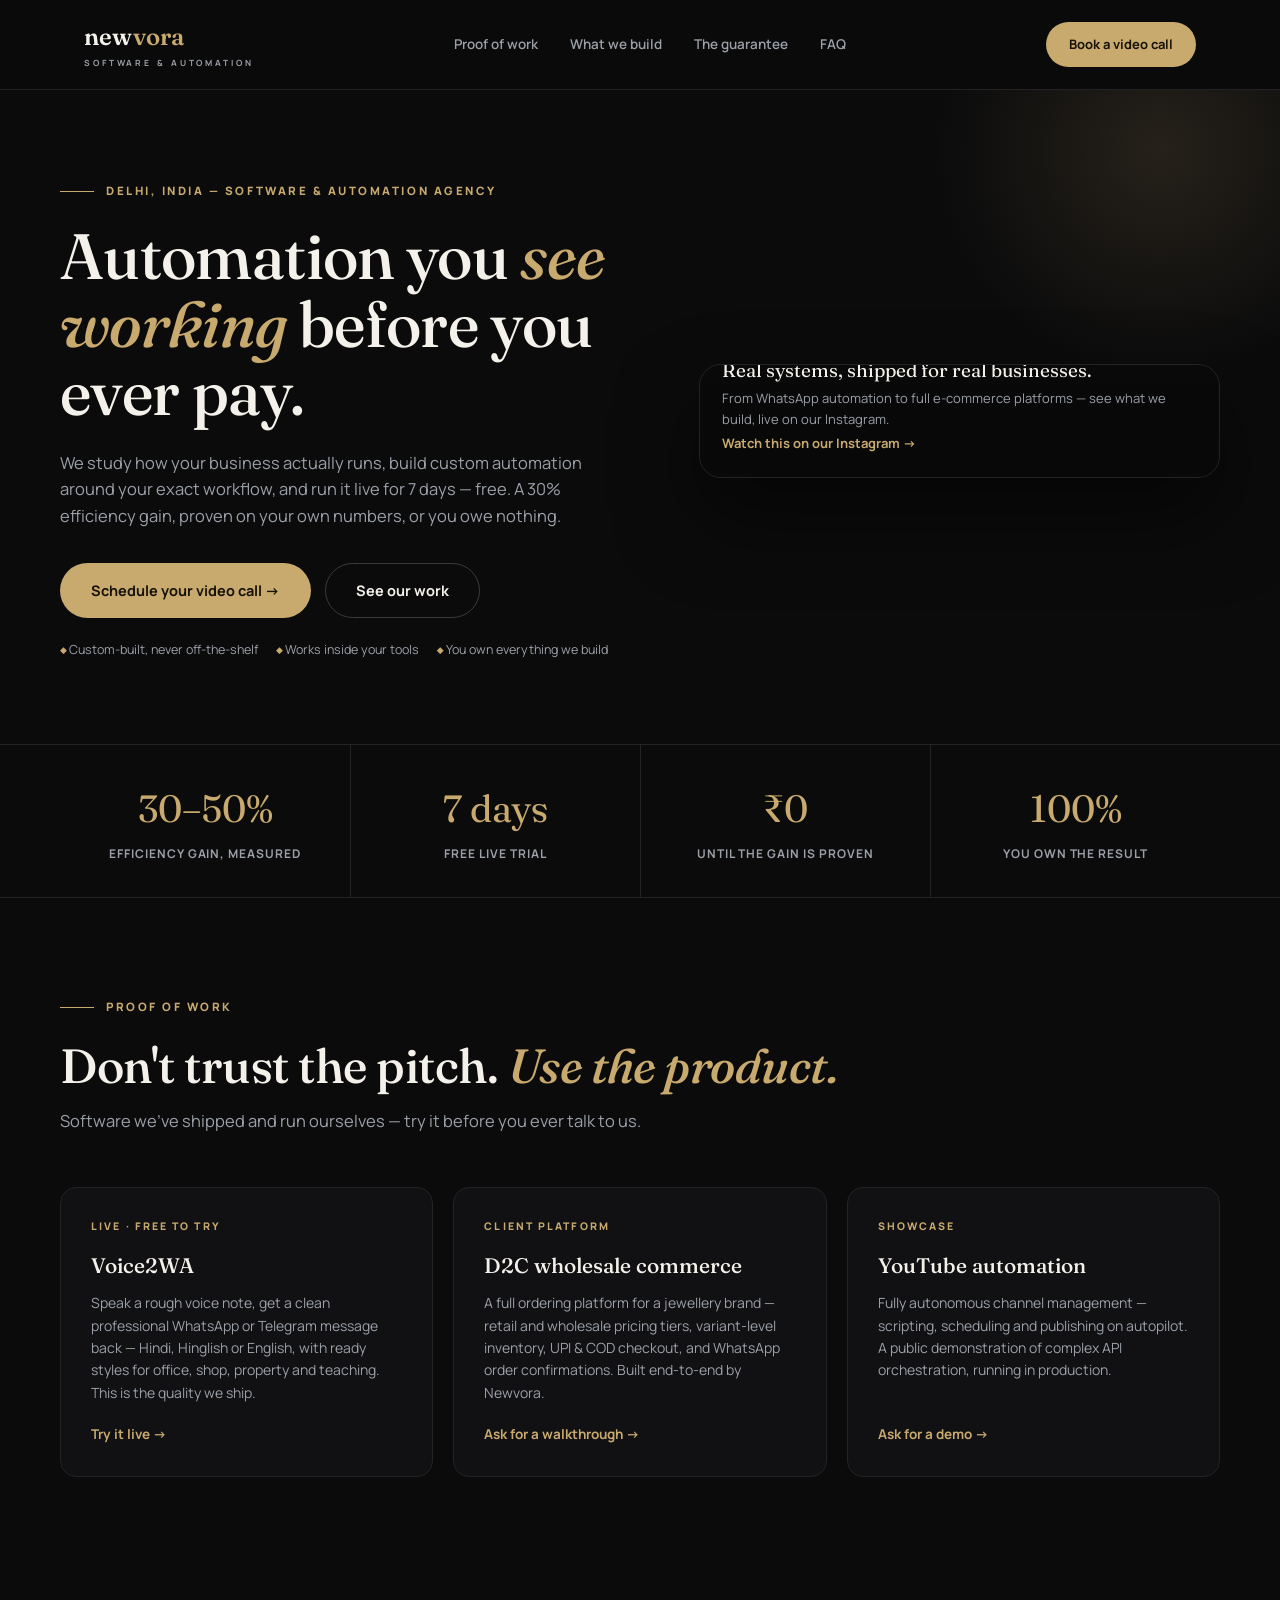
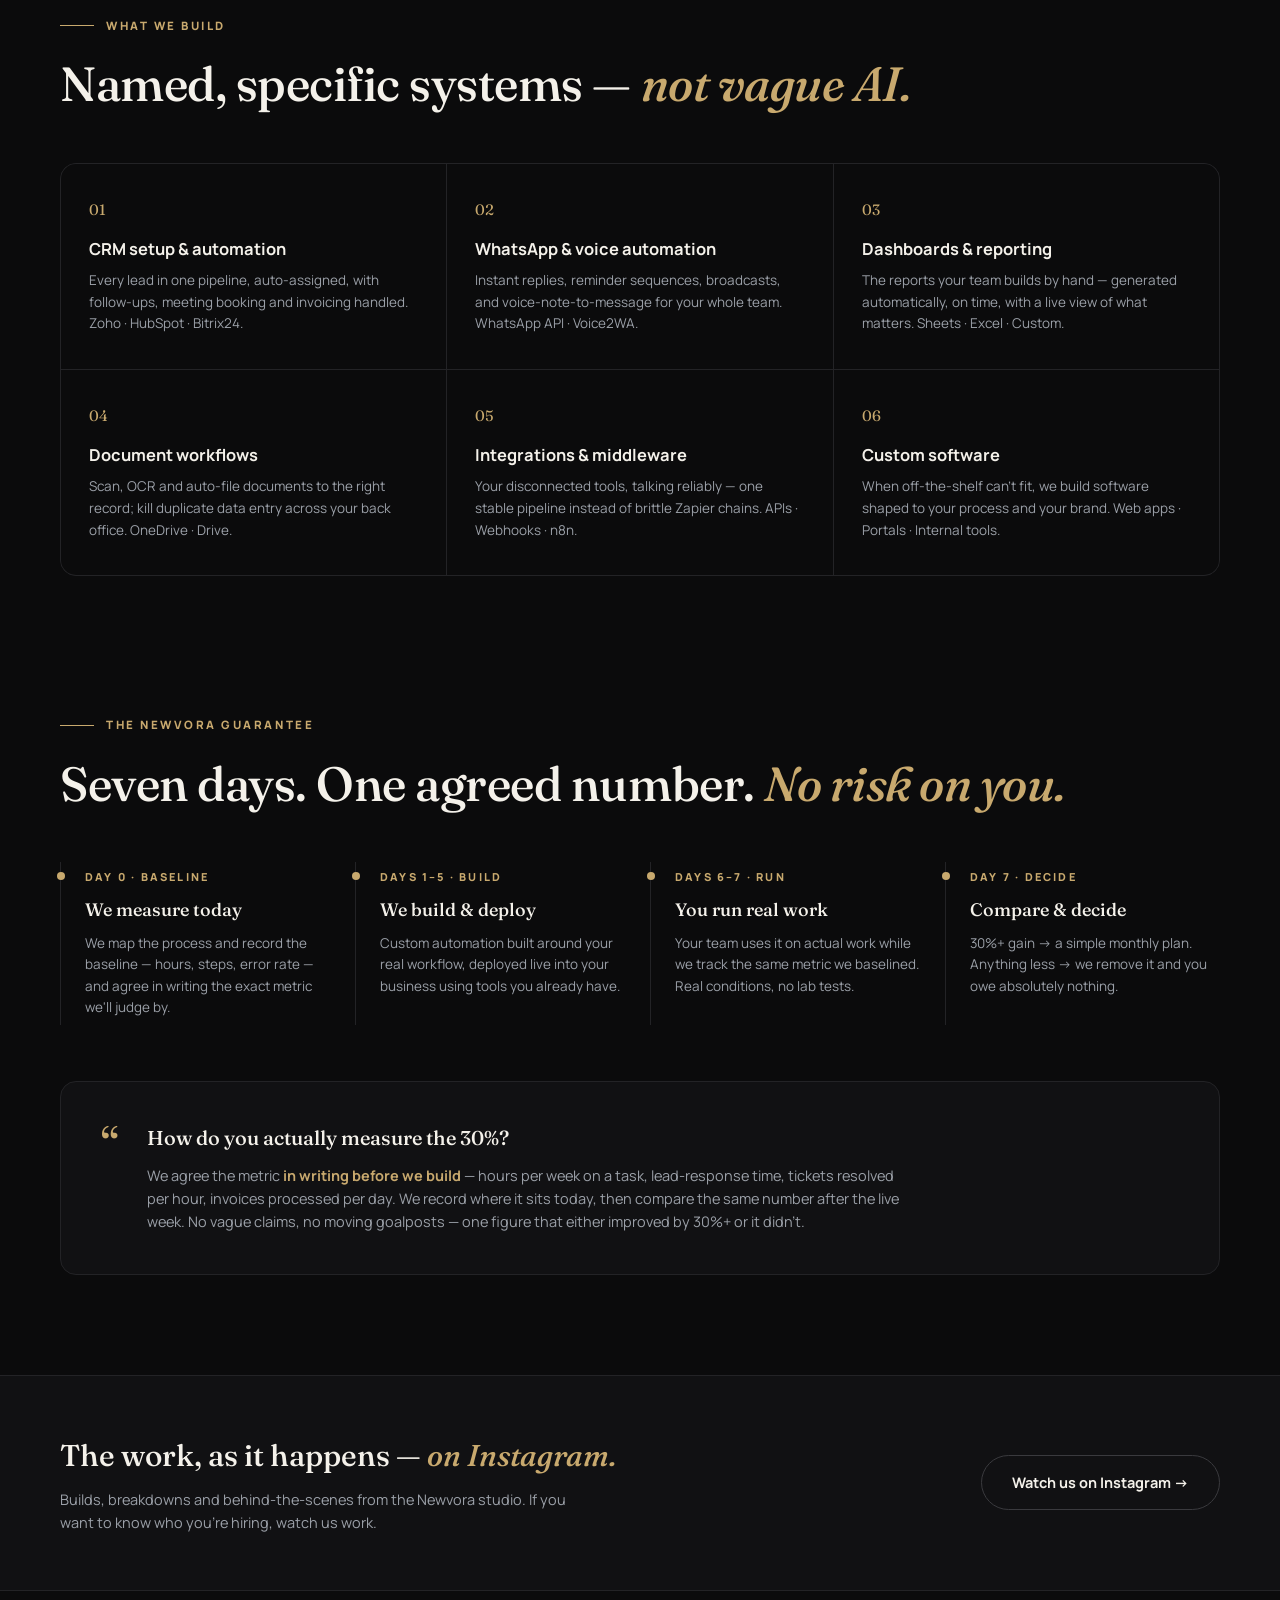
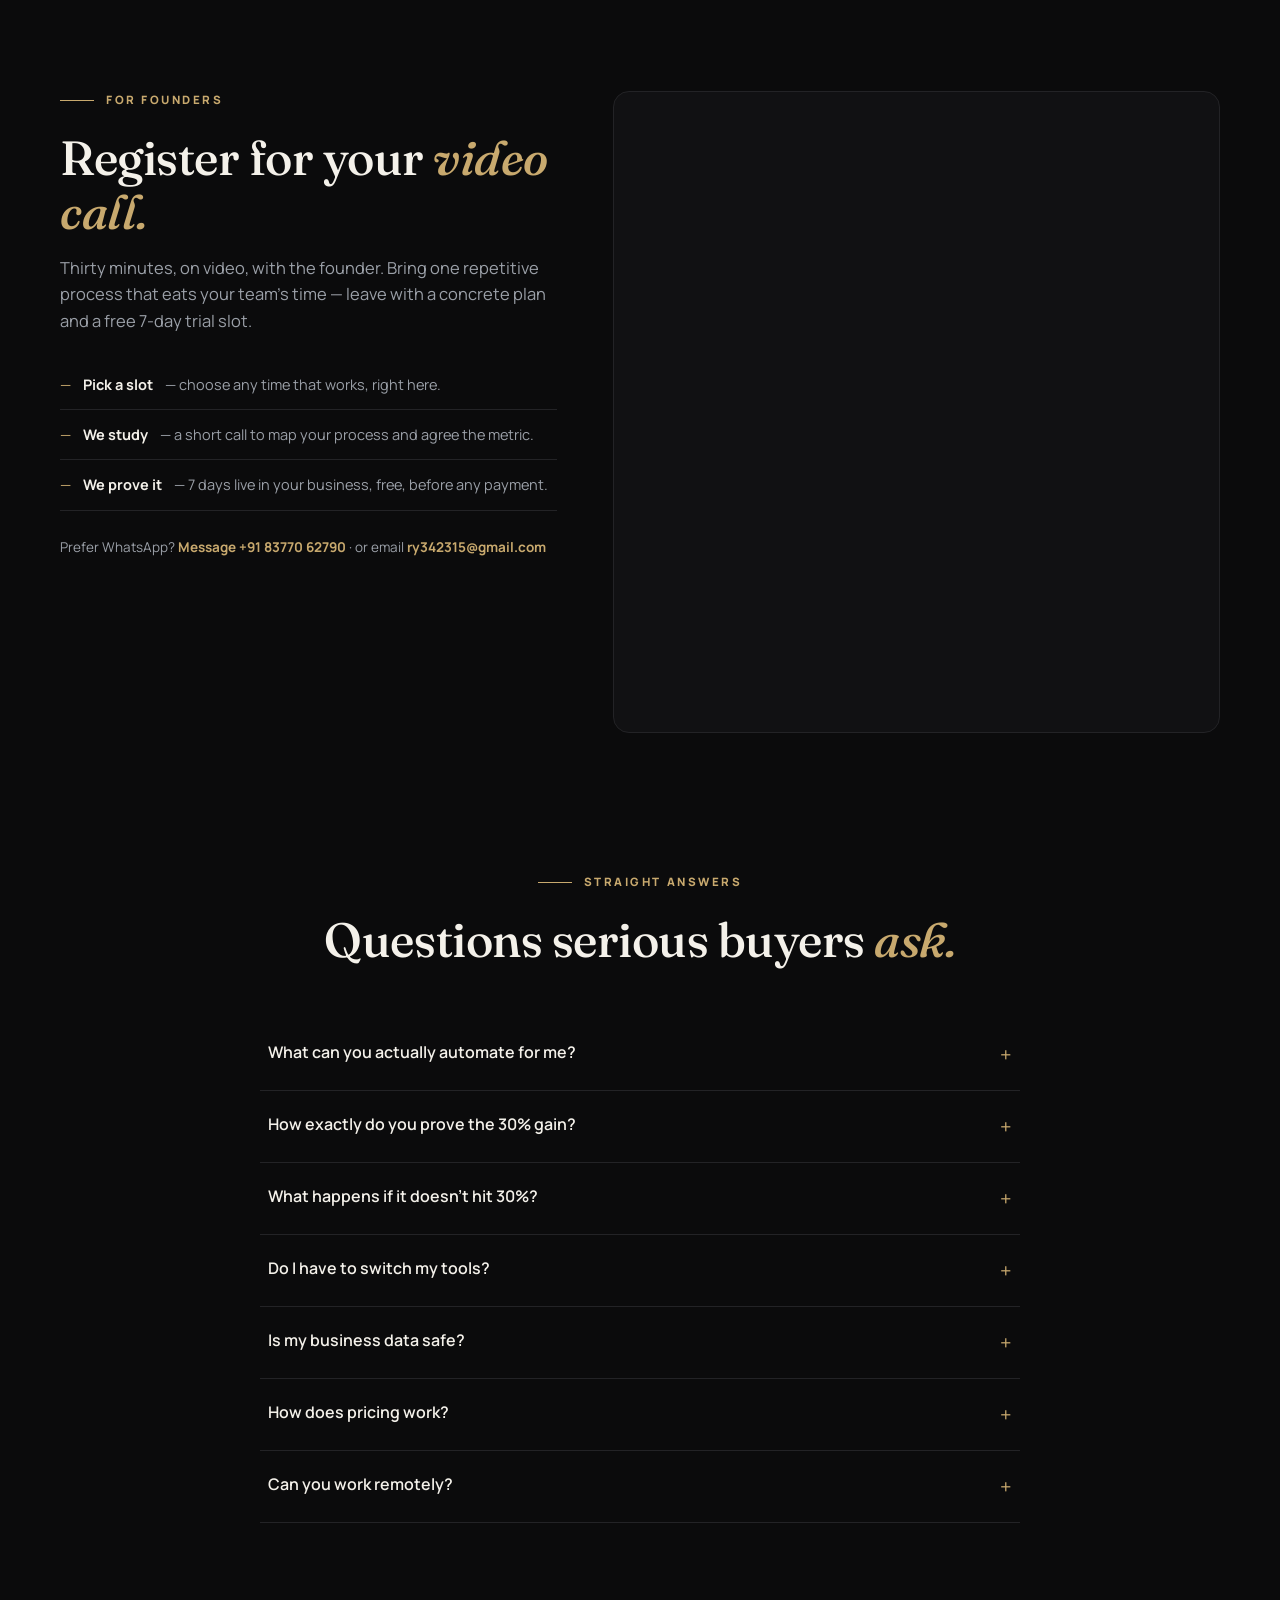
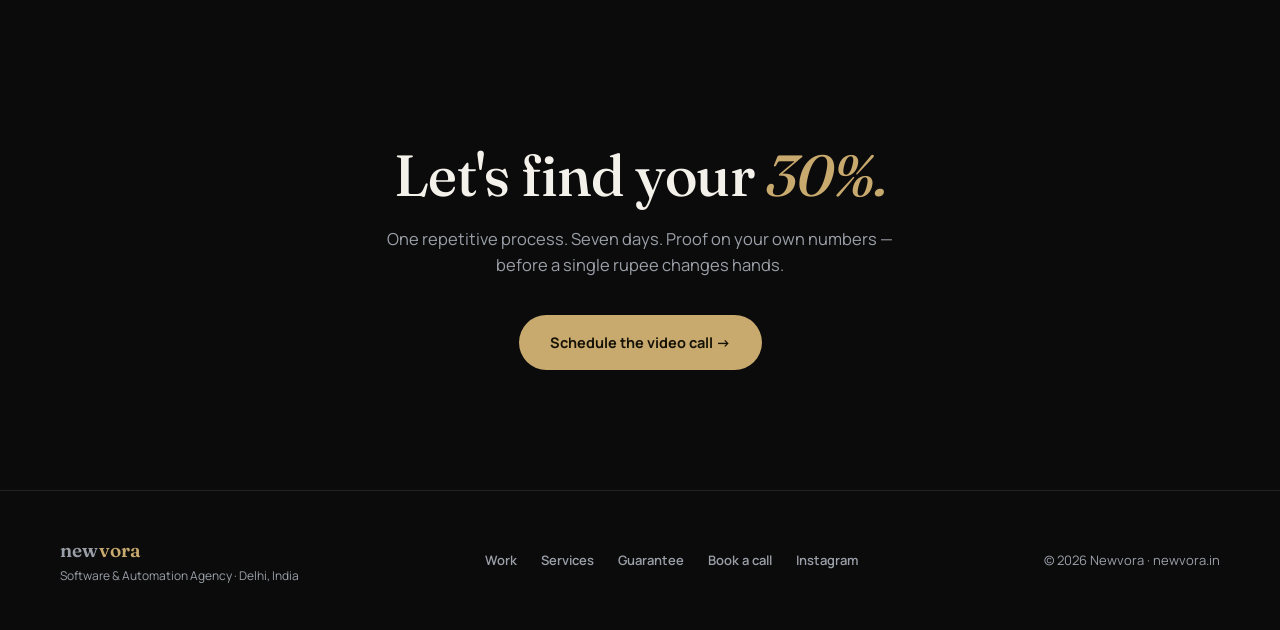
==== index.html @ 142caf5e "v3: premium brand renovation - Calendly booking + IG reel" ====
<!DOCTYPE html>
<html lang="en">
<head>
<meta charset="UTF-8">
<meta name="viewport" content="width=device-width, initial-scale=1.0">
<title>Newvora — Software & Automation Agency, Delhi | Pay only on a proven 30% gain</title>
<meta name="description" content="Newvora is a Delhi-based software & automation agency. We study your operations, build custom automation, and prove a 30–50% efficiency gain in a free 7-day live trial. You pay only if it works.">
<meta name="keywords" content="software automation agency Delhi, custom software development, workflow automation, CRM automation, WhatsApp automation, Newvora">
<meta name="robots" content="index, follow, max-image-preview:large">
<link rel="canonical" href="https://newvora.in/">
<meta property="og:title" content="Newvora — Software & Automation Agency">
<meta property="og:description" content="We guarantee a 30–50% increase in your efficiency — or you pay nothing.">
<meta property="og:type" content="website">
<meta property="og:url" content="https://newvora.in">
<link rel="preconnect" href="https://fonts.googleapis.com">
<link rel="preconnect" href="https://fonts.gstatic.com" crossorigin>
<link href="https://fonts.googleapis.com/css2?family=Fraunces:opsz,wght@9..144,400;9..144,500;9..144,600&family=Manrope:wght@400;500;600;700;800&display=swap" rel="stylesheet">
<style>
/* ================= NEWVORA v3 — PREMIUM BRAND =================
   Palette : near-black #0B0B0C · ivory #F4F1EA · brass #C8A96E
             slate #8A8F98 · hairline #1E1E20 · deep panel #111113
   Type    : Fraunces (display serif) + Manrope (sans)
================================================================= */
:root{
  --bg:#0B0B0C; --panel:#111113; --panel2:#17171A; --line:#232326;
  --ivory:#F4F1EA; --slate:#9BA0A8; --brass:#C8A96E; --brass-soft:#E6CC96;
  --r:16px; --max:1160px;
}
*{box-sizing:border-box;margin:0;padding:0;}
html{scroll-behavior:smooth;}
body{background:var(--bg);color:var(--ivory);font-family:'Manrope',system-ui,sans-serif;line-height:1.6;-webkit-font-smoothing:antialiased;}
::selection{background:var(--brass);color:#0B0B0C;}
a{color:inherit;text-decoration:none;}
section{padding:100px 24px;}
.wrap{max-width:var(--max);margin:0 auto;}
.serif{font-family:'Fraunces',serif;}
h1,h2{font-family:'Fraunces',serif;font-weight:500;letter-spacing:-.01em;}
h2{font-size:clamp(30px,4.4vw,48px);line-height:1.12;margin-bottom:16px;}
h2 em{font-style:italic;color:var(--brass);}
.kicker{display:flex;align-items:center;gap:12px;font-size:11.5px;font-weight:800;letter-spacing:.22em;text-transform:uppercase;color:var(--brass);margin-bottom:22px;}
.kicker::before{content:"";width:34px;height:1px;background:var(--brass);}
.lead{color:var(--slate);font-size:16.5px;max-width:620px;}
.btn{display:inline-flex;align-items:center;gap:10px;font-weight:700;font-size:14.5px;padding:15px 30px;border-radius:100px;cursor:pointer;transition:.2s;border:1px solid transparent;}
.btn-brass{background:var(--brass);color:#161206;}
.btn-brass:hover{background:var(--brass-soft);transform:translateY(-1px);}
.btn-line{border-color:#3A3A3E;color:var(--ivory);}
.btn-line:hover{border-color:var(--brass);color:var(--brass);}

/* ---------- nav ---------- */
header{position:sticky;top:0;z-index:90;background:rgba(11,11,12,.86);backdrop-filter:blur(14px);border-bottom:1px solid var(--line);}
.nav{max-width:var(--max);margin:0 auto;display:flex;align-items:center;justify-content:space-between;padding:18px 24px;}
.logo{font-family:'Fraunces',serif;font-size:24px;font-weight:600;letter-spacing:.01em;}
.logo i{font-style:normal;color:var(--brass);}
.logo small{display:block;font-family:'Manrope';font-size:8.5px;font-weight:700;letter-spacing:.34em;color:var(--slate);text-transform:uppercase;margin-top:1px;}
.navlinks{display:flex;gap:32px;font-size:13.5px;font-weight:600;color:var(--slate);}
.navlinks a{position:relative;padding:4px 0;}
.navlinks a::after{content:"";position:absolute;left:0;bottom:0;width:0;height:1px;background:var(--brass);transition:.25s;}
.navlinks a:hover{color:var(--ivory);} .navlinks a:hover::after{width:100%;}
.nav .btn{padding:11px 22px;font-size:13px;}
.burger{display:none;background:none;border:1px solid var(--line);color:var(--ivory);font-size:17px;border-radius:10px;padding:6px 12px;cursor:pointer;}

/* ---------- hero ---------- */
.hero{padding:92px 24px 84px;position:relative;overflow:hidden;}
.hero::before{content:"";position:absolute;top:-260px;right:-200px;width:640px;height:640px;border-radius:50%;background:radial-gradient(closest-side, rgba(200,169,110,.14), transparent 70%);pointer-events:none;}
.hero .wrap{display:grid;grid-template-columns:1.05fr .95fr;gap:64px;align-items:center;position:relative;}
.hero h1{font-size:clamp(40px,5.6vw,64px);line-height:1.06;}
.hero h1 em{font-style:italic;color:var(--brass);}
.hero .lead{margin:24px 0 34px;}
.hero-ctas{display:flex;gap:14px;flex-wrap:wrap;align-items:center;}
.hero-note{font-size:12.5px;color:var(--slate);margin-top:22px;display:flex;gap:18px;flex-wrap:wrap;}
.hero-note span::before{content:"◆ ";color:var(--brass);font-size:9px;vertical-align:1px;}
/* hero media — proof of work with shade + text */
.hero-media{position:relative;border-radius:22px;overflow:hidden;border:1px solid var(--line);background:var(--panel);box-shadow:0 40px 80px rgba(0,0,0,.5);}
.hero-media .frame{position:relative;padding:14px 14px 0;}
.hero-media .frame iframe, .hero-media .frame blockquote{width:100%!important;min-width:0!important;margin:0 auto!important;border-radius:14px;background:#000;}
.media-fallback{aspect-ratio:4/5;display:flex;flex-direction:column;align-items:center;justify-content:center;gap:14px;background:#0E0E10;border-radius:14px;color:var(--slate);font-size:13.5px;text-align:center;padding:24px;}
.media-fallback .ig{width:52px;height:52px;border-radius:14px;border:1.5px solid var(--brass);display:flex;align-items:center;justify-content:center;font-size:24px;}
.hero-media .shade{position:relative;padding:20px 22px 22px;background:linear-gradient(to top, rgba(8,8,9,.96) 55%, rgba(8,8,9,.55));margin-top:-64px;z-index:2;}
.hero-media .shade .cap-k{font-size:10.5px;font-weight:800;letter-spacing:.22em;text-transform:uppercase;color:var(--brass);}
.hero-media .shade .cap-t{font-family:'Fraunces',serif;font-size:19px;margin-top:6px;line-height:1.3;}
.hero-media .shade .cap-s{font-size:13px;color:var(--slate);margin-top:6px;}
.hero-media .shade a{color:var(--brass);font-weight:700;font-size:13px;}
.hero-media .shade a:hover{color:var(--brass-soft);}
/* stats strip */
.stats{border-top:1px solid var(--line);border-bottom:1px solid var(--line);}
.stats .wrap{display:grid;grid-template-columns:repeat(4,1fr);}
.stats .s{padding:34px 20px;text-align:center;border-left:1px solid var(--line);}
.stats .s:first-child{border-left:none;}
.stats .n{font-family:'Fraunces',serif;font-size:38px;color:var(--brass);}
.stats .l{font-size:12px;color:var(--slate);letter-spacing:.08em;text-transform:uppercase;font-weight:700;margin-top:4px;}

/* ---------- proof of work ---------- */
.workgrid{display:grid;grid-template-columns:repeat(3,1fr);gap:20px;margin-top:52px;}
.work{background:var(--panel);border:1px solid var(--line);border-radius:var(--r);padding:30px;display:flex;flex-direction:column;transition:.25s;position:relative;overflow:hidden;}
.work::after{content:"";position:absolute;inset:0 0 auto 0;height:2px;background:var(--brass);transform:scaleX(0);transform-origin:left;transition:.3s;}
.work:hover{transform:translateY(-5px);border-color:#2E2E32;}
.work:hover::after{transform:scaleX(1);}
.work .wk{font-size:10.5px;font-weight:800;letter-spacing:.2em;text-transform:uppercase;color:var(--brass);margin-bottom:14px;}
.work h3{font-family:'Fraunces',serif;font-size:21px;font-weight:500;margin-bottom:10px;}
.work p{font-size:14px;color:var(--slate);flex:1;}
.work .wl{margin-top:20px;font-weight:700;font-size:13.5px;color:var(--brass);}
.work .wl:hover{color:var(--brass-soft);}
.work .wl.muted{color:var(--slate);cursor:default;}

/* ---------- services ---------- */
.svc{display:grid;grid-template-columns:repeat(3,1fr);gap:1px;background:var(--line);border:1px solid var(--line);border-radius:var(--r);overflow:hidden;margin-top:52px;}
.sv{background:var(--bg);padding:34px 28px;transition:.2s;}
.sv:hover{background:var(--panel);}
.sv .num{font-family:'Fraunces',serif;font-size:15px;color:var(--brass);margin-bottom:14px;}
.sv h3{font-size:16.5px;font-weight:700;margin-bottom:8px;}
.sv p{font-size:13.5px;color:var(--slate);}

/* ---------- process ---------- */
.proc{display:grid;grid-template-columns:repeat(4,1fr);gap:20px;margin-top:52px;}
.pstep{border-left:1px solid var(--line);padding:6px 0 6px 24px;position:relative;}
.pstep::before{content:"";position:absolute;left:-4.5px;top:10px;width:8px;height:8px;border-radius:50%;background:var(--brass);}
.pstep .pd{font-size:11px;font-weight:800;letter-spacing:.2em;text-transform:uppercase;color:var(--brass);}
.pstep h4{font-family:'Fraunces',serif;font-size:18px;font-weight:500;margin:10px 0 8px;}
.pstep p{font-size:13.5px;color:var(--slate);}
.guarantee{margin-top:56px;background:var(--panel);border:1px solid var(--line);border-radius:var(--r);padding:40px;display:grid;grid-template-columns:auto 1fr;gap:28px;align-items:start;}
.guarantee .gm{font-family:'Fraunces',serif;font-size:46px;color:var(--brass);line-height:1;}
.guarantee h4{font-family:'Fraunces',serif;font-size:20px;font-weight:500;margin-bottom:10px;}
.guarantee p{font-size:14.5px;color:var(--slate);max-width:760px;}
.guarantee em{color:var(--brass);font-style:normal;font-weight:700;}

/* ---------- instagram band ---------- */
.igband{background:var(--panel);border-top:1px solid var(--line);border-bottom:1px solid var(--line);}
.igband .wrap{display:grid;grid-template-columns:1fr auto;gap:32px;align-items:center;padding-top:0;padding-bottom:0;}
.igband .in{padding:56px 0;}
.igband h3{font-family:'Fraunces',serif;font-size:clamp(22px,3vw,30px);font-weight:500;}
.igband h3 em{font-style:italic;color:var(--brass);}
.igband p{color:var(--slate);font-size:14.5px;margin-top:8px;max-width:520px;}

/* ---------- booking ---------- */
.book .wrap{display:grid;grid-template-columns:.9fr 1.1fr;gap:56px;align-items:start;}
.book ul{list-style:none;margin-top:26px;}
.book li{padding:13px 0;border-bottom:1px solid var(--line);font-size:14.5px;color:var(--slate);display:flex;gap:12px;}
.book li b{color:var(--ivory);font-weight:700;}
.book li::before{content:"—";color:var(--brass);}
.altc{margin-top:26px;font-size:13.5px;color:var(--slate);}
.altc a{color:var(--brass);font-weight:700;}
.calendly-shell{background:var(--panel);border:1px solid var(--line);border-radius:var(--r);overflow:hidden;min-height:640px;}
.calendly-fallback{min-height:640px;display:flex;flex-direction:column;align-items:center;justify-content:center;gap:16px;color:var(--slate);font-size:14px;text-align:center;padding:30px;}
.calendly-fallback .serif{font-size:22px;color:var(--ivory);}

/* ---------- faq ---------- */
.faq{max-width:760px;margin:52px auto 0;}
.qa{border-bottom:1px solid var(--line);}
.qa button{width:100%;background:none;border:none;color:var(--ivory);text-align:left;padding:22px 8px;font-size:16px;font-weight:600;font-family:'Manrope';cursor:pointer;display:flex;justify-content:space-between;gap:16px;}
.qa .plus{color:var(--brass);font-size:20px;font-weight:400;transition:.2s;flex-shrink:0;}
.qa .aa{max-height:0;overflow:hidden;transition:max-height .3s ease;}
.qa .aa p{padding:0 8px 22px;font-size:14.5px;color:var(--slate);max-width:660px;}
.qa.open .plus{transform:rotate(45deg);}

/* ---------- final cta / footer ---------- */
.final{text-align:center;padding:120px 24px;}
.final h2{font-size:clamp(36px,5.4vw,58px);}
.final .lead{margin:18px auto 36px;}
footer{border-top:1px solid var(--line);padding:44px 24px;}
.foot{max-width:var(--max);margin:0 auto;display:flex;justify-content:space-between;align-items:center;gap:22px;flex-wrap:wrap;color:var(--slate);font-size:13px;}
.foot .fl{display:flex;gap:24px;font-weight:600;}
.foot .fl a:hover{color:var(--brass);}

/* ---------- responsive ---------- */
@media(max-width:960px){
  .hero .wrap,.book .wrap{grid-template-columns:1fr;}
  .workgrid,.svc,.proc{grid-template-columns:1fr 1fr;}
  .stats .wrap{grid-template-columns:1fr 1fr;}
  .stats .s:nth-child(3){border-left:none;}
  .igband .wrap{grid-template-columns:1fr;}
  .igband .in{padding:44px 0 0;}
  .igband .btn{margin-bottom:44px;}
}
@media(max-width:620px){
  section{padding:72px 18px;}
  .workgrid,.svc,.proc{grid-template-columns:1fr;}
  .guarantee{grid-template-columns:1fr;}
  .navlinks{display:none;position:absolute;top:100%;left:0;right:0;background:var(--bg);border-bottom:1px solid var(--line);flex-direction:column;padding:20px 24px;gap:18px;}
  .navlinks.open{display:flex;}
  .burger{display:block;}
}
</style>
</head>
<body id="top">

<header>
  <div class="nav">
    <a href="#top" class="logo">new<i>vora</i><small>Software &amp; Automation</small></a>
    <nav class="navlinks" id="navlinks">
      <a href="#work">Proof of work</a>
      <a href="#services">What we build</a>
      <a href="#process">The guarantee</a>
      <a href="#faq">FAQ</a>
    </nav>
    <div style="display:flex;gap:10px;align-items:center;">
      <a href="#book" class="btn btn-brass">Book a video call</a>
      <button class="burger" onclick="document.getElementById('navlinks').classList.toggle('open')">☰</button>
    </div>
  </div>
</header>

<!-- ============ HERO ============ -->
<section class="hero">
  <div class="wrap">
    <div>
      <div class="kicker">Delhi, India — Software &amp; Automation Agency</div>
      <h1>Automation you <em>see working</em> before you ever pay.</h1>
      <p class="lead">We study how your business actually runs, build custom automation around your exact workflow, and run it live for 7 days — free. A 30% efficiency gain, proven on your own numbers, or you owe nothing.</p>
      <div class="hero-ctas">
        <a href="#book" class="btn btn-brass">Schedule your video call →</a>
        <a href="#work" class="btn btn-line">See our work</a>
      </div>
      <div class="hero-note">
        <span>Custom-built, never off-the-shelf</span>
        <span>Works inside your tools</span>
        <span>You own everything we build</span>
      </div>
    </div>

    <!-- Proof-of-work media with shade + text. IG reel embeds here. -->
    <div class="hero-media">
      <div class="frame" id="reelFrame">
        <blockquote class="instagram-media" data-instgrm-permalink="https://www.instagram.com/reel/DaXYwZ-RBnm/?utm_source=ig_embed" data-instgrm-version="14" style="border:0; margin:0 auto; max-width:540px; width:100%;"></blockquote>
        <div class="media-fallback" id="reelFallback">
          <div class="ig">◎</div>
          <div><strong style="color:var(--ivory)">Newvora on Instagram</strong><br>Our latest work, playing here soon.</div>
        </div>
      </div>
      <div class="shade">
        <div class="cap-k">Proof of work — watch it, don't take our word</div>
        <div class="cap-t serif">Real systems, shipped for real businesses.</div>
        <div class="cap-s">From WhatsApp automation to full e-commerce platforms — see what we build, live on our Instagram.</div>
        <a href="https://www.instagram.com/reel/DaXYwZ-RBnm/?igsh=MXB1cWQ5MGZjeTEyNw==" target="_blank" rel="noopener">Watch this on our Instagram →</a>
      </div>
    </div>
  </div>
</section>

<!-- ============ STATS ============ -->
<div class="stats">
  <div class="wrap">
    <div class="s"><div class="n">30–50%</div><div class="l">Efficiency gain, measured</div></div>
    <div class="s"><div class="n">7 days</div><div class="l">Free live trial</div></div>
    <div class="s"><div class="n">₹0</div><div class="l">Until the gain is proven</div></div>
    <div class="s"><div class="n">100%</div><div class="l">You own the result</div></div>
  </div>
</div>

<!-- ============ PROOF OF WORK ============ -->
<section id="work">
  <div class="wrap">
    <div class="kicker">Proof of work</div>
    <h2>Don't trust the pitch. <em>Use the product.</em></h2>
    <p class="lead">Software we've shipped and run ourselves — try it before you ever talk to us.</p>
    <div class="workgrid">
      <div class="work">
        <div class="wk">Live · Free to try</div>
        <h3>Voice2WA</h3>
        <p>Speak a rough voice note, get a clean professional WhatsApp or Telegram message back — Hindi, Hinglish or English, with ready styles for office, shop, property and teaching. This is the quality we ship.</p>
        <a class="wl" href="https://whatsapp-theta-nine.vercel.app/" target="_blank" rel="noopener">Try it live →</a>
      </div>
      <div class="work">
        <div class="wk">Client platform</div>
        <h3>D2C wholesale commerce</h3>
        <p>A full ordering platform for a jewellery brand — retail and wholesale pricing tiers, variant-level inventory, UPI &amp; COD checkout, and WhatsApp order confirmations. Built end-to-end by Newvora.</p>
        <a class="wl" href="#book">Ask for a walkthrough →</a>
      </div>
      <div class="work">
        <div class="wk">Showcase</div>
        <h3>YouTube automation</h3>
        <p>Fully autonomous channel management — scripting, scheduling and publishing on autopilot. A public demonstration of complex API orchestration, running in production.</p>
        <a class="wl" href="#book">Ask for a demo →</a>
      </div>
    </div>
  </div>
</section>

<!-- ============ SERVICES ============ -->
<section id="services" style="padding-top:40px;">
  <div class="wrap">
    <div class="kicker">What we build</div>
    <h2>Named, specific systems — <em>not vague AI.</em></h2>
    <div class="svc">
      <div class="sv"><div class="num">01</div><h3>CRM setup &amp; automation</h3><p>Every lead in one pipeline, auto-assigned, with follow-ups, meeting booking and invoicing handled. Zoho · HubSpot · Bitrix24.</p></div>
      <div class="sv"><div class="num">02</div><h3>WhatsApp &amp; voice automation</h3><p>Instant replies, reminder sequences, broadcasts, and voice-note-to-message for your whole team. WhatsApp API · Voice2WA.</p></div>
      <div class="sv"><div class="num">03</div><h3>Dashboards &amp; reporting</h3><p>The reports your team builds by hand — generated automatically, on time, with a live view of what matters. Sheets · Excel · Custom.</p></div>
      <div class="sv"><div class="num">04</div><h3>Document workflows</h3><p>Scan, OCR and auto-file documents to the right record; kill duplicate data entry across your back office. OneDrive · Drive.</p></div>
      <div class="sv"><div class="num">05</div><h3>Integrations &amp; middleware</h3><p>Your disconnected tools, talking reliably — one stable pipeline instead of brittle Zapier chains. APIs · Webhooks · n8n.</p></div>
      <div class="sv"><div class="num">06</div><h3>Custom software</h3><p>When off-the-shelf can't fit, we build software shaped to your process and your brand. Web apps · Portals · Internal tools.</p></div>
    </div>
  </div>
</section>

<!-- ============ PROCESS ============ -->
<section id="process" style="padding-top:40px;">
  <div class="wrap">
    <div class="kicker">The Newvora guarantee</div>
    <h2>Seven days. One agreed number. <em>No risk on you.</em></h2>
    <div class="proc">
      <div class="pstep"><div class="pd">Day 0 · Baseline</div><h4>We measure today</h4><p>We map the process and record the baseline — hours, steps, error rate — and agree in writing the exact metric we'll judge by.</p></div>
      <div class="pstep"><div class="pd">Days 1–5 · Build</div><h4>We build &amp; deploy</h4><p>Custom automation built around your real workflow, deployed live into your business using tools you already have.</p></div>
      <div class="pstep"><div class="pd">Days 6–7 · Run</div><h4>You run real work</h4><p>Your team uses it on actual work while we track the same metric we baselined. Real conditions, no lab tests.</p></div>
      <div class="pstep"><div class="pd">Day 7 · Decide</div><h4>Compare &amp; decide</h4><p>30%+ gain → a simple monthly plan. Anything less → we remove it and you owe absolutely nothing.</p></div>
    </div>
    <div class="guarantee">
      <div class="gm">“</div>
      <div>
        <h4>How do you actually measure the 30%?</h4>
        <p>We agree the metric <em>in writing before we build</em> — hours per week on a task, lead-response time, tickets resolved per hour, invoices processed per day. We record where it sits today, then compare the same number after the live week. No vague claims, no moving goalposts — one figure that either improved by 30%+ or it didn't.</p>
      </div>
    </div>
  </div>
</section>

<!-- ============ INSTAGRAM BAND ============ -->
<div class="igband">
  <div class="wrap">
    <div class="in">
      <h3>The work, as it happens — <em>on Instagram.</em></h3>
      <p>Builds, breakdowns and behind-the-scenes from the Newvora studio. If you want to know who you're hiring, watch us work.</p>
    </div>
    <a class="btn btn-line" href="https://www.instagram.com/reel/DaXYwZ-RBnm/?igsh=MXB1cWQ5MGZjeTEyNw==" target="_blank" rel="noopener">Watch us on Instagram →</a>
  </div>
</div>

<!-- ============ BOOKING ============ -->
<section id="book" class="book">
  <div class="wrap">
    <div>
      <div class="kicker">For founders</div>
      <h2>Register for your <em>video call.</em></h2>
      <p class="lead">Thirty minutes, on video, with the founder. Bring one repetitive process that eats your team's time — leave with a concrete plan and a free 7-day trial slot.</p>
      <ul>
        <li><b>Pick a slot</b> — choose any time that works, right here.</li>
        <li><b>We study</b> — a short call to map your process and agree the metric.</li>
        <li><b>We prove it</b> — 7 days live in your business, free, before any payment.</li>
      </ul>
      <div class="altc">Prefer WhatsApp? <a href="https://wa.me/918377062790" target="_blank" rel="noopener">Message +91 83770 62790</a> · or email <a href="mailto:ry342315@gmail.com">ry342315@gmail.com</a></div>
    </div>
    <div class="calendly-shell">
      <!-- Calendly inline booking widget -->
      <div class="calendly-inline-widget" data-url="https://calendly.com/ry342315/30min?hide_gdpr_banner=1&background_color=111113&text_color=f4f1ea&primary_color=c8a96e" style="min-width:280px;height:640px;"></div>
      <div class="calendly-fallback" id="calFallback" style="display:none;">
        <div class="serif">Scheduling opens here</div>
        <div>Our calendar is being connected. Meanwhile, book directly on WhatsApp:</div>
        <a class="btn btn-brass" href="https://wa.me/918377062790?text=Hi%20Newvora%2C%20I%27d%20like%20to%20schedule%20a%20video%20call." target="_blank" rel="noopener">Book via WhatsApp →</a>
      </div>
    </div>
  </div>
</section>

<!-- ============ FAQ ============ -->
<section id="faq" style="padding-top:40px;">
  <div class="wrap">
    <div class="kicker" style="justify-content:center;">Straight answers</div>
    <h2 style="text-align:center;">Questions serious buyers <em>ask.</em></h2>
    <div class="faq">
      <div class="qa"><button onclick="toggleQA(this)">What can you actually automate for me?<span class="plus">+</span></button><div class="aa"><p>Anything repetitive, rule-based and time-consuming: lead capture and follow-up, CRM data entry, WhatsApp replies and broadcasts, appointment reminders, invoicing, report generation, document intake (OCR), and syncing data between tools. If your team does it the same way many times a week, it's a candidate.</p></div></div>
      <div class="qa"><button onclick="toggleQA(this)">How exactly do you prove the 30% gain?<span class="plus">+</span></button><div class="aa"><p>We agree one measurable metric in writing before we build — hours/week on a task, lead-response time, or tickets closed per hour. We record today's number, deploy the automation, and compare the same number after the 7-day live week. It either improved by 30%+ or it didn't.</p></div></div>
      <div class="qa"><button onclick="toggleQA(this)">What happens if it doesn't hit 30%?<span class="plus">+</span></button><div class="aa"><p>We remove the software and automations, and you owe nothing. No fee for the study, the build or the trial. The risk is ours to carry, not yours.</p></div></div>
      <div class="qa"><button onclick="toggleQA(this)">Do I have to switch my tools?<span class="plus">+</span></button><div class="aa"><p>No. We build around what you already use — Zoho, WhatsApp, Google Sheets, Excel, OneDrive, your existing CRM. The goal is to remove manual work, not to make your team learn a new platform.</p></div></div>
      <div class="qa"><button onclick="toggleQA(this)">Is my business data safe?<span class="plus">+</span></button><div class="aa"><p>Yes. We work on secured, access-controlled cloud infrastructure, agree data-ownership and access terms in the engagement, and treat everything shared during the study as confidential. You own the systems and the data.</p></div></div>
      <div class="qa"><button onclick="toggleQA(this)">How does pricing work?<span class="plus">+</span></button><div class="aa"><p>You pay nothing until the trial proves a 30%+ gain. After that, a simple monthly plan keeps the systems maintained, monitored and improved — priced against the value created, which you've already seen before paying.</p></div></div>
      <div class="qa"><button onclick="toggleQA(this)">Can you work remotely?<span class="plus">+</span></button><div class="aa"><p>We're in Delhi — for Delhi/NCR we'll meet in person. Everywhere else, the entire engagement runs over video: same study, same build, same guarantee.</p></div></div>
    </div>
  </div>
</section>

<!-- ============ FINAL CTA ============ -->
<section class="final">
  <div class="wrap">
    <h2>Let's find your <em>30%.</em></h2>
    <p class="lead" style="max-width:560px;">One repetitive process. Seven days. Proof on your own numbers — before a single rupee changes hands.</p>
    <a href="#book" class="btn btn-brass">Schedule the video call →</a>
  </div>
</section>

<footer>
  <div class="foot">
    <div><span class="logo" style="font-size:19px;">new<i>vora</i></span><br><span style="font-size:12px;">Software &amp; Automation Agency · Delhi, India</span></div>
    <nav class="fl">
      <a href="#work">Work</a><a href="#services">Services</a><a href="#process">Guarantee</a><a href="#book">Book a call</a>
      <a href="https://www.instagram.com/reel/DaXYwZ-RBnm/?igsh=MXB1cWQ5MGZjeTEyNw==" target="_blank" rel="noopener">Instagram</a>
    </nav>
    <div>© 2026 Newvora · newvora.in</div>
  </div>
</footer>

<script>
/* FAQ */
function toggleQA(btn){
  const qa=btn.parentElement, aa=qa.querySelector('.aa');
  const open=qa.classList.toggle('open');
  aa.style.maxHeight=open ? aa.scrollHeight+'px' : '0';
}
/* close mobile nav on click */
document.querySelectorAll('#navlinks a').forEach(a=>a.onclick=()=>document.getElementById('navlinks').classList.remove('open'));

/* Calendly: load widget only if a real URL is set; else show fallback */
(function(){
  const w=document.querySelector('.calendly-inline-widget');
  const url=w.getAttribute('data-url');
  if(url && url.indexOf('calendly.com')>-1){
    const s=document.createElement('script');
    s.src='https://assets.calendly.com/assets/external/widget.js'; s.async=true;
    document.body.appendChild(s);
  } else {
    w.style.display='none';
    document.getElementById('calFallback').style.display='flex';
  }
})();

/* Instagram embed: activates when a blockquote.instagram-media is present */
(function(){
  if(document.querySelector('blockquote.instagram-media')){
    document.getElementById('reelFallback').style.display='none';
    const s=document.createElement('script');
    s.src='https://www.instagram.com/embed.js'; s.async=true;
    document.body.appendChild(s);
  }
})();
</script>
</body>
</html>
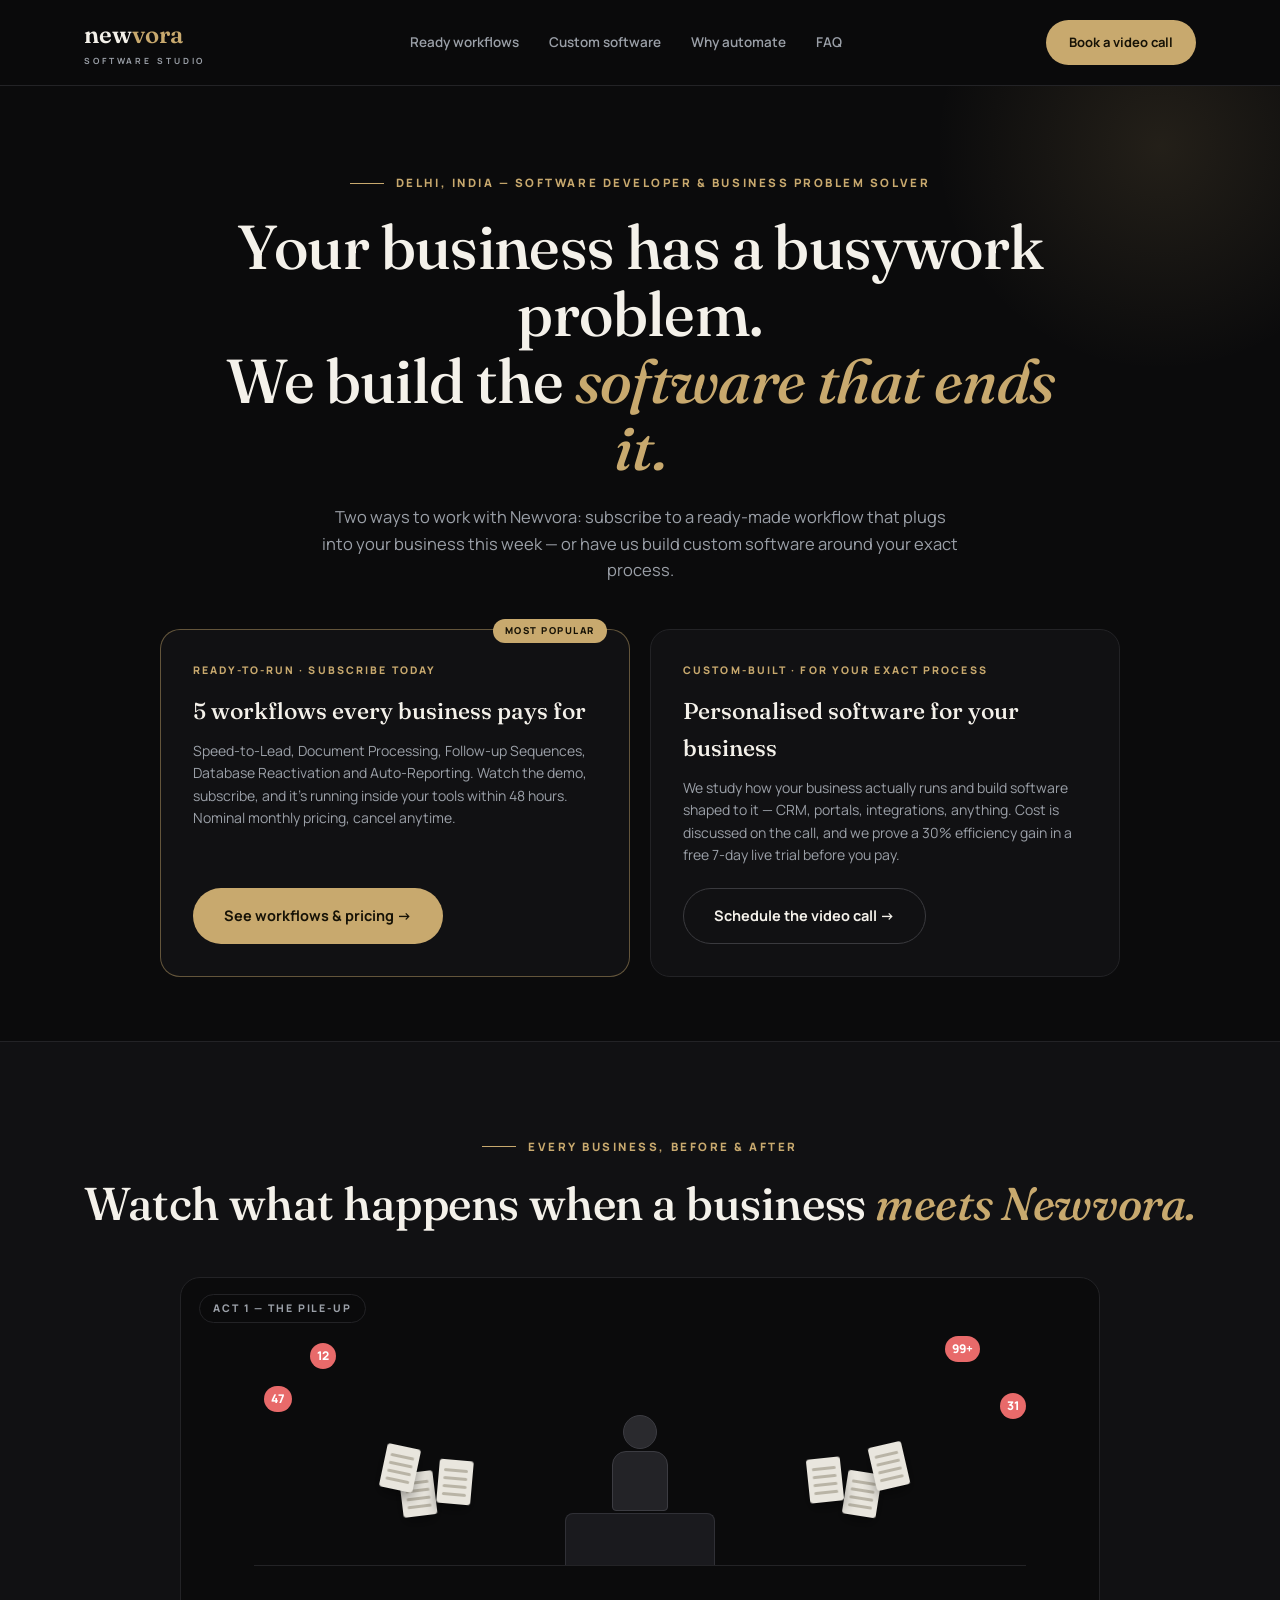
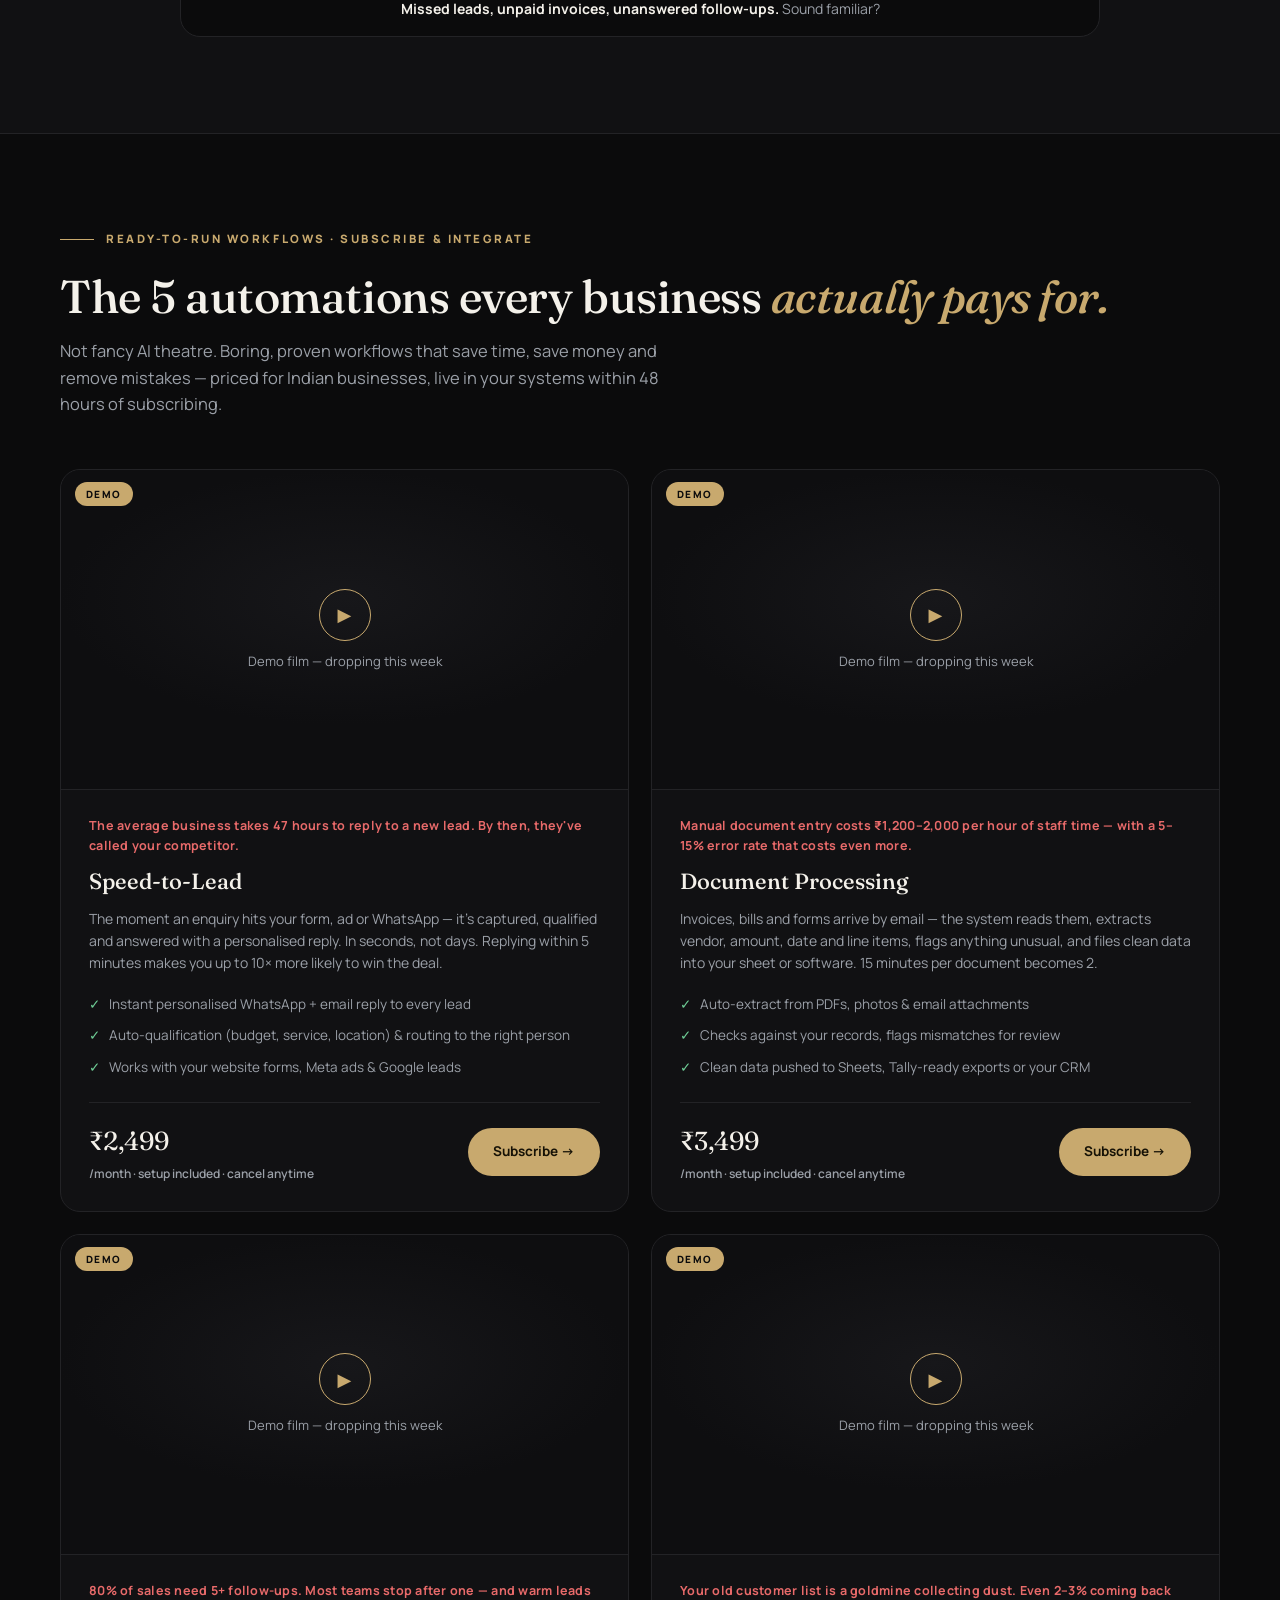
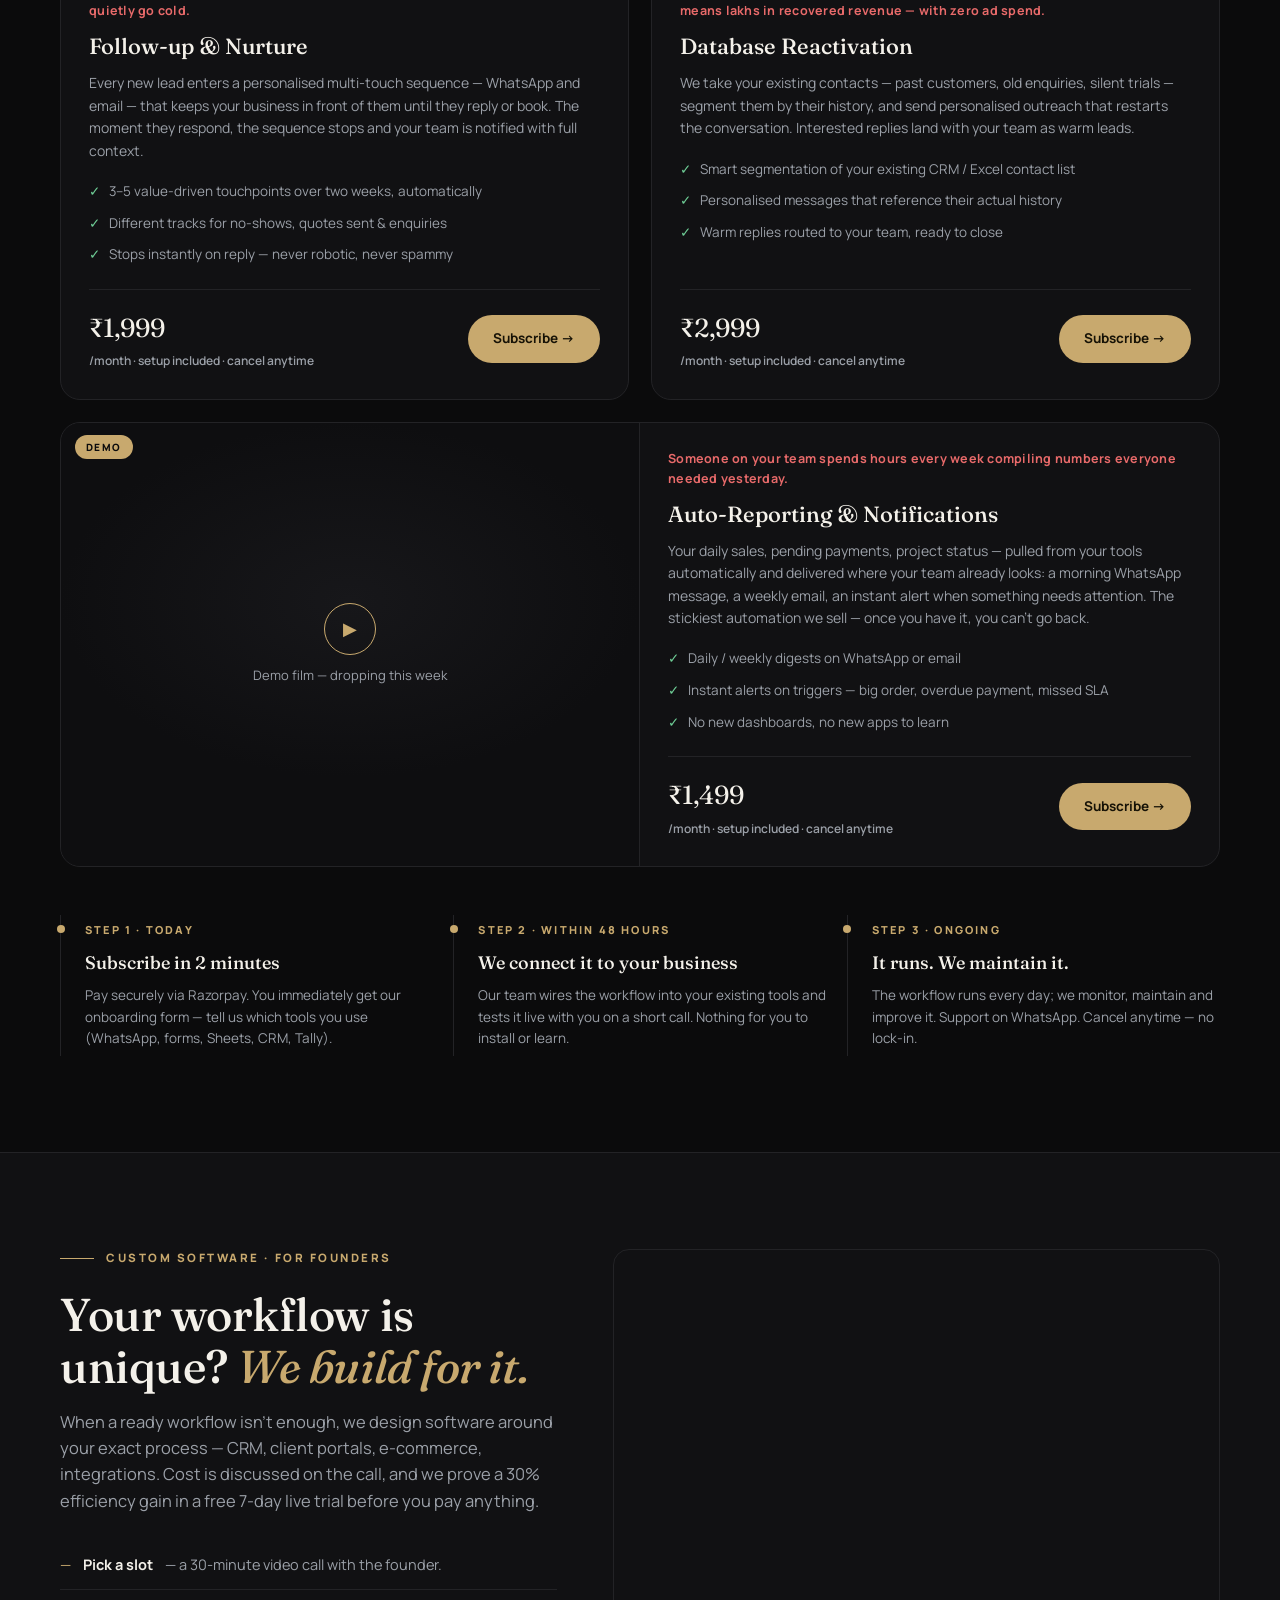
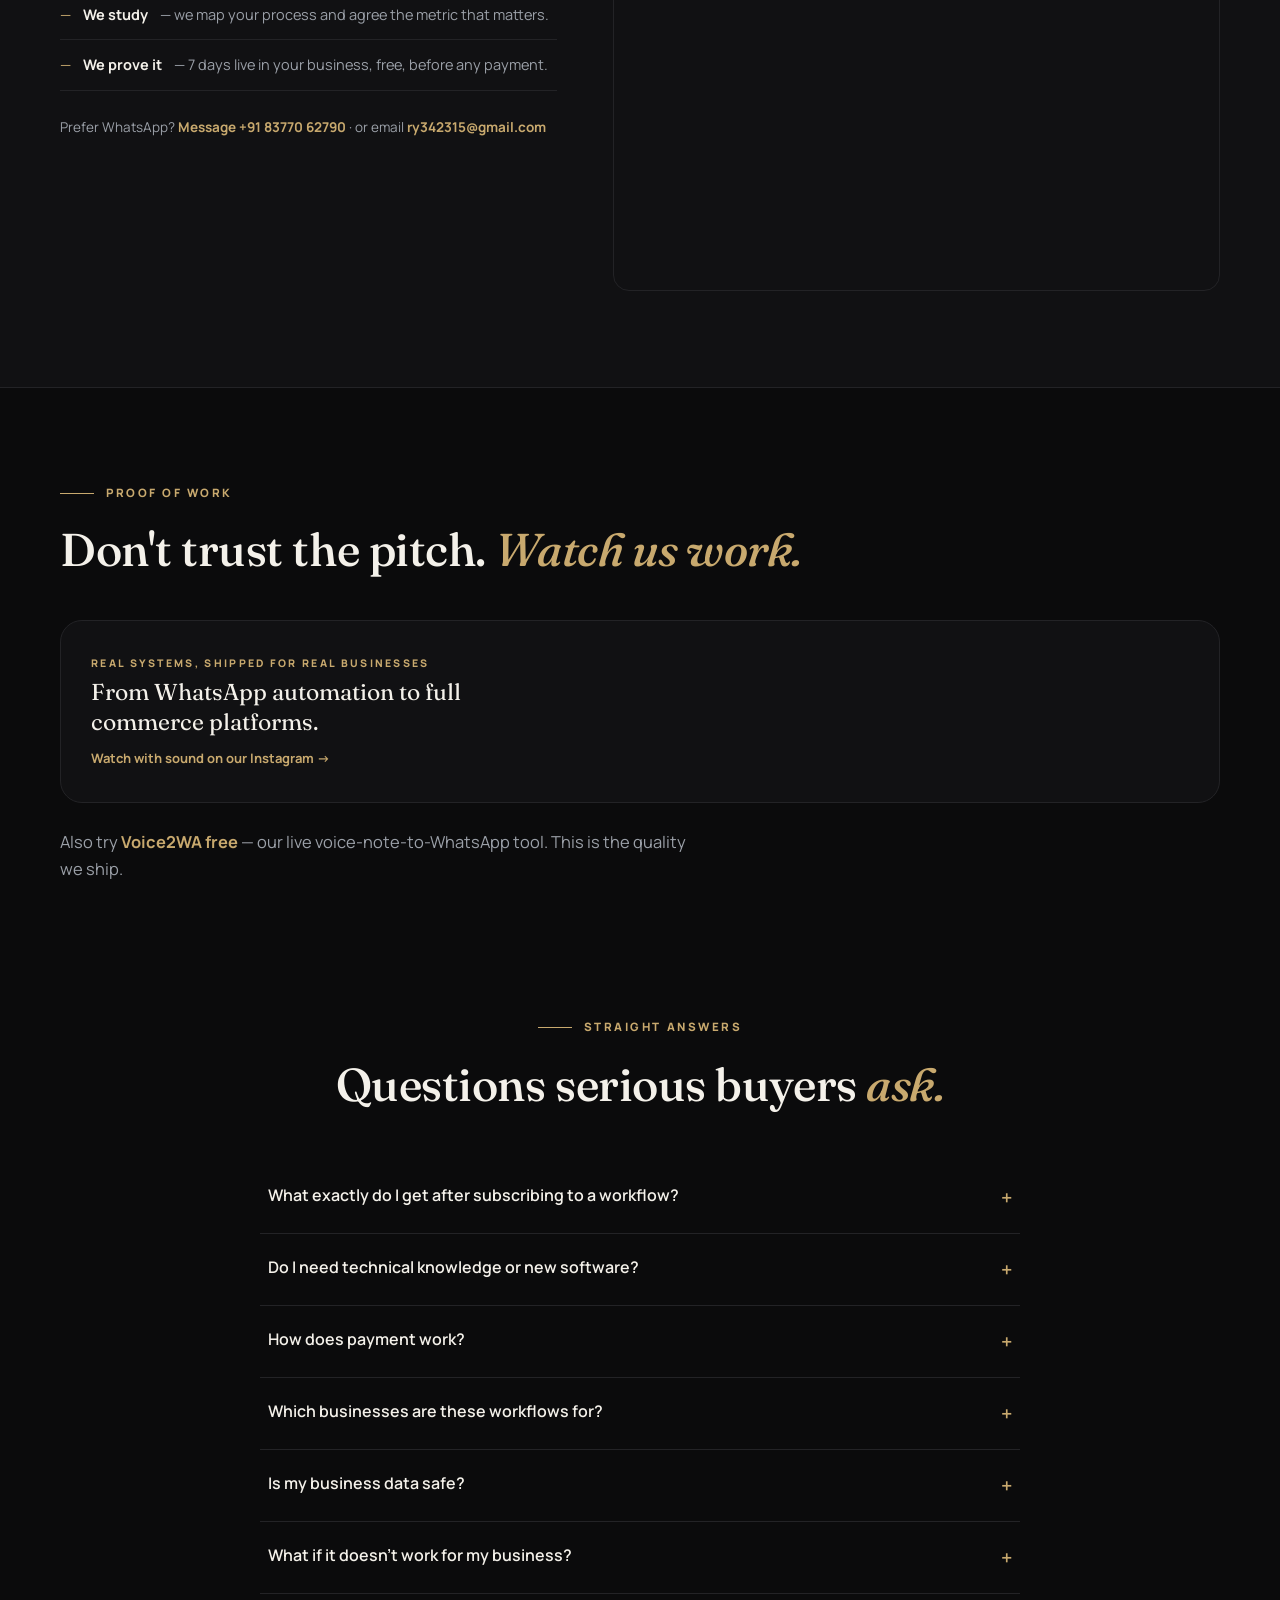
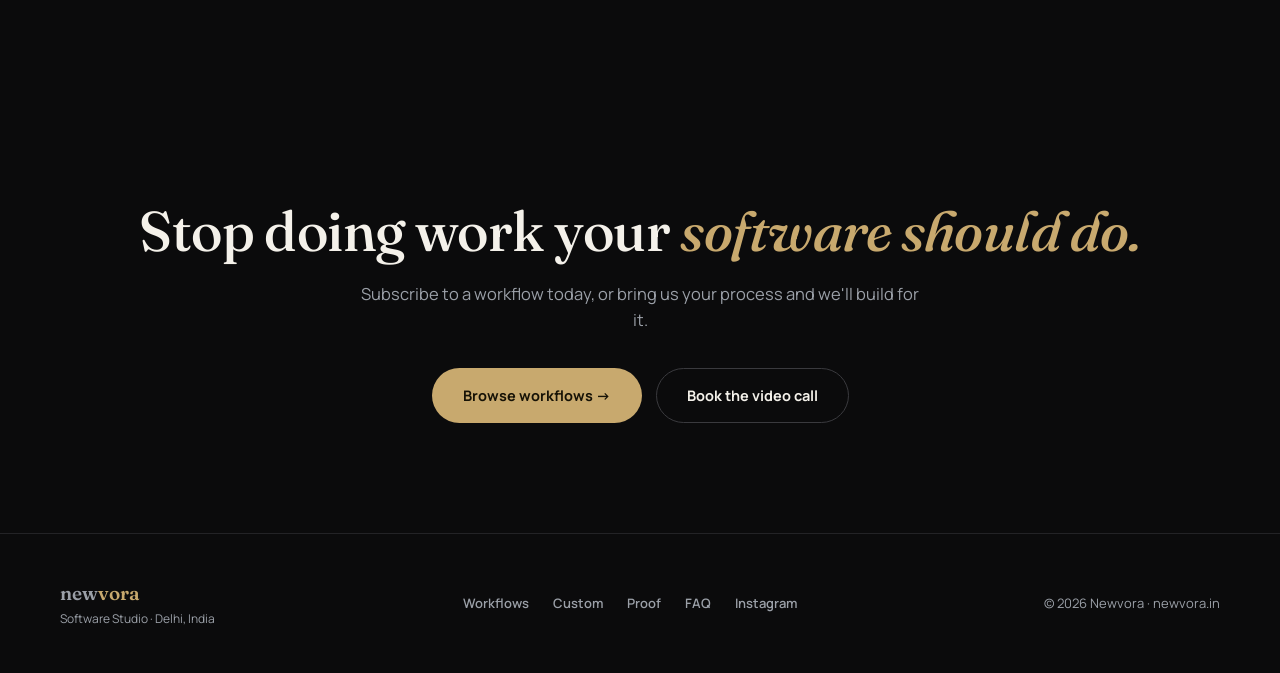
==== commit 558e3e5e: "v4: product platform - 5 subscription workflows + story animation" ====
--- a/index.html
+++ b/index.html
@@ -3,27 +3,24 @@
 <head>
 <meta charset="UTF-8">
 <meta name="viewport" content="width=device-width, initial-scale=1.0">
-<title>Newvora — Software & Automation Agency, Delhi | Pay only on a proven 30% gain</title>
-<meta name="description" content="Newvora is a Delhi-based software & automation agency. We study your operations, build custom automation, and prove a 30–50% efficiency gain in a free 7-day live trial. You pay only if it works.">
-<meta name="keywords" content="software automation agency Delhi, custom software development, workflow automation, CRM automation, WhatsApp automation, Newvora">
+<title>Newvora — Software Studio | Custom builds & ready-to-run business workflows</title>
+<meta name="description" content="Newvora builds software that removes busywork. Subscribe to ready-made automation workflows (Speed-to-Lead, Document Processing, Follow-ups, Database Reactivation, Reporting) or get custom software built for your exact business.">
+<meta name="keywords" content="business automation India, speed to lead, document processing automation, follow-up automation, database reactivation, automated reporting, custom software Delhi, Newvora">
 <meta name="robots" content="index, follow, max-image-preview:large">
 <link rel="canonical" href="https://newvora.in/">
-<meta property="og:title" content="Newvora — Software & Automation Agency">
-<meta property="og:description" content="We guarantee a 30–50% increase in your efficiency — or you pay nothing.">
+<meta property="og:title" content="Newvora — Software Studio">
+<meta property="og:description" content="Ready-to-run business workflows on subscription, or custom software built for your exact process.">
 <meta property="og:type" content="website">
 <meta property="og:url" content="https://newvora.in">
 <link rel="preconnect" href="https://fonts.googleapis.com">
 <link rel="preconnect" href="https://fonts.gstatic.com" crossorigin>
 <link href="https://fonts.googleapis.com/css2?family=Fraunces:opsz,wght@9..144,400;9..144,500;9..144,600&family=Manrope:wght@400;500;600;700;800&display=swap" rel="stylesheet">
 <style>
-/* ================= NEWVORA v3 — PREMIUM BRAND =================
-   Palette : near-black #0B0B0C · ivory #F4F1EA · brass #C8A96E
-             slate #8A8F98 · hairline #1E1E20 · deep panel #111113
-   Type    : Fraunces (display serif) + Manrope (sans)
-================================================================= */
+/* ============ NEWVORA v4 — PRODUCT PLATFORM · premium brass brand ============ */
 :root{
   --bg:#0B0B0C; --panel:#111113; --panel2:#17171A; --line:#232326;
   --ivory:#F4F1EA; --slate:#9BA0A8; --brass:#C8A96E; --brass-soft:#E6CC96;
+  --green:#6FCF97; --red:#E86A6A;
   --r:16px; --max:1160px;
 }
 *{box-sizing:border-box;margin:0;padding:0;}
@@ -31,150 +28,175 @@
 body{background:var(--bg);color:var(--ivory);font-family:'Manrope',system-ui,sans-serif;line-height:1.6;-webkit-font-smoothing:antialiased;}
 ::selection{background:var(--brass);color:#0B0B0C;}
 a{color:inherit;text-decoration:none;}
-section{padding:100px 24px;}
+section{padding:96px 24px;}
 .wrap{max-width:var(--max);margin:0 auto;}
 .serif{font-family:'Fraunces',serif;}
 h1,h2{font-family:'Fraunces',serif;font-weight:500;letter-spacing:-.01em;}
-h2{font-size:clamp(30px,4.4vw,48px);line-height:1.12;margin-bottom:16px;}
-h2 em{font-style:italic;color:var(--brass);}
+h2{font-size:clamp(30px,4.4vw,46px);line-height:1.12;margin-bottom:16px;}
+h2 em,h1 em{font-style:italic;color:var(--brass);}
 .kicker{display:flex;align-items:center;gap:12px;font-size:11.5px;font-weight:800;letter-spacing:.22em;text-transform:uppercase;color:var(--brass);margin-bottom:22px;}
 .kicker::before{content:"";width:34px;height:1px;background:var(--brass);}
-.lead{color:var(--slate);font-size:16.5px;max-width:620px;}
-.btn{display:inline-flex;align-items:center;gap:10px;font-weight:700;font-size:14.5px;padding:15px 30px;border-radius:100px;cursor:pointer;transition:.2s;border:1px solid transparent;}
+.lead{color:var(--slate);font-size:16.5px;max-width:640px;}
+.btn{display:inline-flex;align-items:center;gap:10px;font-weight:700;font-size:14.5px;padding:15px 30px;border-radius:100px;cursor:pointer;transition:.2s;border:1px solid transparent;font-family:'Manrope';}
 .btn-brass{background:var(--brass);color:#161206;}
 .btn-brass:hover{background:var(--brass-soft);transform:translateY(-1px);}
-.btn-line{border-color:#3A3A3E;color:var(--ivory);}
+.btn-line{border-color:#3A3A3E;color:var(--ivory);background:transparent;}
 .btn-line:hover{border-color:var(--brass);color:var(--brass);}
 
-/* ---------- nav ---------- */
+/* nav */
 header{position:sticky;top:0;z-index:90;background:rgba(11,11,12,.86);backdrop-filter:blur(14px);border-bottom:1px solid var(--line);}
-.nav{max-width:var(--max);margin:0 auto;display:flex;align-items:center;justify-content:space-between;padding:18px 24px;}
-.logo{font-family:'Fraunces',serif;font-size:24px;font-weight:600;letter-spacing:.01em;}
+.nav{max-width:var(--max);margin:0 auto;display:flex;align-items:center;justify-content:space-between;padding:16px 24px;}
+.logo{font-family:'Fraunces',serif;font-size:24px;font-weight:600;}
 .logo i{font-style:normal;color:var(--brass);}
 .logo small{display:block;font-family:'Manrope';font-size:8.5px;font-weight:700;letter-spacing:.34em;color:var(--slate);text-transform:uppercase;margin-top:1px;}
-.navlinks{display:flex;gap:32px;font-size:13.5px;font-weight:600;color:var(--slate);}
-.navlinks a{position:relative;padding:4px 0;}
-.navlinks a::after{content:"";position:absolute;left:0;bottom:0;width:0;height:1px;background:var(--brass);transition:.25s;}
-.navlinks a:hover{color:var(--ivory);} .navlinks a:hover::after{width:100%;}
+.navlinks{display:flex;gap:30px;font-size:13.5px;font-weight:600;color:var(--slate);}
+.navlinks a:hover{color:var(--brass);}
 .nav .btn{padding:11px 22px;font-size:13px;}
 .burger{display:none;background:none;border:1px solid var(--line);color:var(--ivory);font-size:17px;border-radius:10px;padding:6px 12px;cursor:pointer;}
 
-/* ---------- hero ---------- */
-.hero{padding:92px 24px 84px;position:relative;overflow:hidden;}
-.hero::before{content:"";position:absolute;top:-260px;right:-200px;width:640px;height:640px;border-radius:50%;background:radial-gradient(closest-side, rgba(200,169,110,.14), transparent 70%);pointer-events:none;}
-.hero .wrap{display:grid;grid-template-columns:1.05fr .95fr;gap:64px;align-items:center;position:relative;}
-.hero h1{font-size:clamp(40px,5.6vw,64px);line-height:1.06;}
-.hero h1 em{font-style:italic;color:var(--brass);}
-.hero .lead{margin:24px 0 34px;}
-.hero-ctas{display:flex;gap:14px;flex-wrap:wrap;align-items:center;}
-.hero-note{font-size:12.5px;color:var(--slate);margin-top:22px;display:flex;gap:18px;flex-wrap:wrap;}
-.hero-note span::before{content:"◆ ";color:var(--brass);font-size:9px;vertical-align:1px;}
-/* hero media — proof of work with shade + text */
-.hero-media{position:relative;border-radius:22px;overflow:hidden;border:1px solid var(--line);background:var(--panel);box-shadow:0 40px 80px rgba(0,0,0,.5);}
-.hero-media .frame{position:relative;padding:14px 14px 0;}
-.hero-media .frame iframe, .hero-media .frame blockquote{width:100%!important;min-width:0!important;margin:0 auto!important;border-radius:14px;background:#000;}
-.media-fallback{aspect-ratio:4/5;display:flex;flex-direction:column;align-items:center;justify-content:center;gap:14px;background:#0E0E10;border-radius:14px;color:var(--slate);font-size:13.5px;text-align:center;padding:24px;}
-.media-fallback .ig{width:52px;height:52px;border-radius:14px;border:1.5px solid var(--brass);display:flex;align-items:center;justify-content:center;font-size:24px;}
-.hero-media .shade{position:relative;padding:20px 22px 22px;background:linear-gradient(to top, rgba(8,8,9,.96) 55%, rgba(8,8,9,.55));margin-top:-64px;z-index:2;}
-.hero-media .shade .cap-k{font-size:10.5px;font-weight:800;letter-spacing:.22em;text-transform:uppercase;color:var(--brass);}
-.hero-media .shade .cap-t{font-family:'Fraunces',serif;font-size:19px;margin-top:6px;line-height:1.3;}
-.hero-media .shade .cap-s{font-size:13px;color:var(--slate);margin-top:6px;}
-.hero-media .shade a{color:var(--brass);font-weight:700;font-size:13px;}
-.hero-media .shade a:hover{color:var(--brass-soft);}
-/* stats strip */
-.stats{border-top:1px solid var(--line);border-bottom:1px solid var(--line);}
-.stats .wrap{display:grid;grid-template-columns:repeat(4,1fr);}
-.stats .s{padding:34px 20px;text-align:center;border-left:1px solid var(--line);}
-.stats .s:first-child{border-left:none;}
-.stats .n{font-family:'Fraunces',serif;font-size:38px;color:var(--brass);}
-.stats .l{font-size:12px;color:var(--slate);letter-spacing:.08em;text-transform:uppercase;font-weight:700;margin-top:4px;}
-
-/* ---------- proof of work ---------- */
-.workgrid{display:grid;grid-template-columns:repeat(3,1fr);gap:20px;margin-top:52px;}
-.work{background:var(--panel);border:1px solid var(--line);border-radius:var(--r);padding:30px;display:flex;flex-direction:column;transition:.25s;position:relative;overflow:hidden;}
-.work::after{content:"";position:absolute;inset:0 0 auto 0;height:2px;background:var(--brass);transform:scaleX(0);transform-origin:left;transition:.3s;}
-.work:hover{transform:translateY(-5px);border-color:#2E2E32;}
-.work:hover::after{transform:scaleX(1);}
-.work .wk{font-size:10.5px;font-weight:800;letter-spacing:.2em;text-transform:uppercase;color:var(--brass);margin-bottom:14px;}
-.work h3{font-family:'Fraunces',serif;font-size:21px;font-weight:500;margin-bottom:10px;}
-.work p{font-size:14px;color:var(--slate);flex:1;}
-.work .wl{margin-top:20px;font-weight:700;font-size:13.5px;color:var(--brass);}
-.work .wl:hover{color:var(--brass-soft);}
-.work .wl.muted{color:var(--slate);cursor:default;}
-
-/* ---------- services ---------- */
-.svc{display:grid;grid-template-columns:repeat(3,1fr);gap:1px;background:var(--line);border:1px solid var(--line);border-radius:var(--r);overflow:hidden;margin-top:52px;}
-.sv{background:var(--bg);padding:34px 28px;transition:.2s;}
-.sv:hover{background:var(--panel);}
-.sv .num{font-family:'Fraunces',serif;font-size:15px;color:var(--brass);margin-bottom:14px;}
-.sv h3{font-size:16.5px;font-weight:700;margin-bottom:8px;}
-.sv p{font-size:13.5px;color:var(--slate);}
-
-/* ---------- process ---------- */
-.proc{display:grid;grid-template-columns:repeat(4,1fr);gap:20px;margin-top:52px;}
-.pstep{border-left:1px solid var(--line);padding:6px 0 6px 24px;position:relative;}
-.pstep::before{content:"";position:absolute;left:-4.5px;top:10px;width:8px;height:8px;border-radius:50%;background:var(--brass);}
-.pstep .pd{font-size:11px;font-weight:800;letter-spacing:.2em;text-transform:uppercase;color:var(--brass);}
-.pstep h4{font-family:'Fraunces',serif;font-size:18px;font-weight:500;margin:10px 0 8px;}
-.pstep p{font-size:13.5px;color:var(--slate);}
-.guarantee{margin-top:56px;background:var(--panel);border:1px solid var(--line);border-radius:var(--r);padding:40px;display:grid;grid-template-columns:auto 1fr;gap:28px;align-items:start;}
-.guarantee .gm{font-family:'Fraunces',serif;font-size:46px;color:var(--brass);line-height:1;}
-.guarantee h4{font-family:'Fraunces',serif;font-size:20px;font-weight:500;margin-bottom:10px;}
-.guarantee p{font-size:14.5px;color:var(--slate);max-width:760px;}
-.guarantee em{color:var(--brass);font-style:normal;font-weight:700;}
-
-/* ---------- instagram band ---------- */
-.igband{background:var(--panel);border-top:1px solid var(--line);border-bottom:1px solid var(--line);}
-.igband .wrap{display:grid;grid-template-columns:1fr auto;gap:32px;align-items:center;padding-top:0;padding-bottom:0;}
-.igband .in{padding:56px 0;}
-.igband h3{font-family:'Fraunces',serif;font-size:clamp(22px,3vw,30px);font-weight:500;}
-.igband h3 em{font-style:italic;color:var(--brass);}
-.igband p{color:var(--slate);font-size:14.5px;margin-top:8px;max-width:520px;}
-
-/* ---------- booking ---------- */
+/* hero */
+.hero{padding:88px 24px 64px;position:relative;overflow:hidden;}
+.hero::before{content:"";position:absolute;top:-260px;right:-200px;width:640px;height:640px;border-radius:50%;background:radial-gradient(closest-side, rgba(200,169,110,.13), transparent 70%);pointer-events:none;}
+.hero-inner{text-align:center;max-width:860px;margin:0 auto;position:relative;}
+.hero h1{font-size:clamp(38px,5.4vw,62px);line-height:1.08;}
+.hero .lead{margin:22px auto 0;}
+.paths{display:grid;grid-template-columns:1fr 1fr;gap:20px;max-width:960px;margin:46px auto 0;text-align:left;}
+.path{background:var(--panel);border:1px solid var(--line);border-radius:20px;padding:32px;position:relative;transition:.25s;display:flex;flex-direction:column;}
+.path:hover{transform:translateY(-4px);border-color:#2E2E32;}
+.path .pk{font-size:10.5px;font-weight:800;letter-spacing:.2em;text-transform:uppercase;color:var(--brass);margin-bottom:14px;}
+.path h3{font-family:'Fraunces',serif;font-size:23px;font-weight:500;margin-bottom:10px;}
+.path p{font-size:14px;color:var(--slate);flex:1;}
+.path .btn{margin-top:22px;align-self:flex-start;}
+.path.hot{border-color:rgba(200,169,110,.45);}
+.path.hot::after{content:"MOST POPULAR";position:absolute;top:-11px;right:22px;font-size:9.5px;font-weight:800;letter-spacing:.16em;background:var(--brass);color:#161206;border-radius:100px;padding:4px 12px;}
+
+/* ============ STORY — chaos → newvora → flow ============ */
+.story{background:var(--panel);border-top:1px solid var(--line);border-bottom:1px solid var(--line);overflow:hidden;}
+.stage{position:relative;max-width:920px;margin:48px auto 0;height:360px;border-radius:20px;background:var(--bg);border:1px solid var(--line);overflow:hidden;}
+.acttag{position:absolute;top:16px;left:18px;font-size:10.5px;font-weight:800;letter-spacing:.18em;text-transform:uppercase;color:var(--slate);border:1px solid var(--line);border-radius:100px;padding:5px 13px;transition:.4s;z-index:5;background:rgba(11,11,12,.7);}
+.stage.act2 .acttag,.stage.act3 .acttag{color:var(--brass);border-color:var(--brass);}
+/* desk + person (pure CSS shapes) */
+.scene{position:absolute;inset:0;}
+.floorline{position:absolute;bottom:70px;left:8%;right:8%;height:1px;background:var(--line);}
+.person{position:absolute;bottom:71px;left:50%;transform:translateX(-50%);width:150px;height:150px;}
+.person .head{position:absolute;top:0;left:50%;transform:translateX(-50%);width:34px;height:34px;border-radius:50%;background:#2A2A2E;border:1.5px solid #3C3C42;}
+.person .body{position:absolute;top:36px;left:50%;transform:translateX(-50%);width:56px;height:60px;border-radius:14px 14px 4px 4px;background:#232327;border:1.5px solid #3C3C42;}
+.person .desk{position:absolute;bottom:0;left:50%;transform:translateX(-50%);width:150px;height:52px;border-radius:8px 8px 0 0;background:#1A1A1E;border:1.5px solid #303036;border-bottom:none;}
+.person .laptop{position:absolute;bottom:52px;left:50%;transform:translateX(-50%) ;width:44px;height:26px;border-radius:4px 4px 0 0;background:#0E0E10;border:1.5px solid var(--brass);opacity:0;transition:.6s;}
+.stage.act3 .person .laptop{opacity:1;box-shadow:0 0 22px rgba(200,169,110,.35);}
+.stage.act3 .person .head{border-color:var(--brass);}
+/* act 1: papers pile + ping badges */
+.paper{position:absolute;width:34px;height:44px;background:#E9E6DE;border-radius:3px;opacity:0;box-shadow:0 6px 14px rgba(0,0,0,.4);}
+.paper::before,.paper::after{content:"";position:absolute;left:5px;right:5px;height:2.5px;background:#B9B4A6;border-radius:2px;}
+.paper::before{top:9px;} .paper::after{top:17px;box-shadow:0 8px 0 #B9B4A6, 0 16px 0 #B9B4A6;}
+.stage.act1 .paper{animation:drop 1.1s cubic-bezier(.5,1.6,.4,1) forwards;}
+@keyframes drop{0%{opacity:0;transform:translateY(-260px) rotate(var(--rot,8deg));}70%{opacity:1;}100%{opacity:1;transform:translateY(0) rotate(var(--rot,8deg));}}
+.ping{position:absolute;min-width:26px;height:26px;border-radius:100px;background:var(--red);color:#fff;font-size:12px;font-weight:800;display:flex;align-items:center;justify-content:center;padding:0 7px;opacity:0;box-shadow:0 0 0 0 rgba(232,106,106,.5);}
+.stage.act1 .ping{animation:pop .5s forwards, pulse 1.6s 1s infinite;}
+@keyframes pop{from{opacity:0;transform:scale(.3);}to{opacity:1;transform:scale(1);}}
+@keyframes pulse{0%{box-shadow:0 0 0 0 rgba(232,106,106,.45);}70%{box-shadow:0 0 0 14px rgba(232,106,106,0);}100%{box-shadow:0 0 0 0 rgba(232,106,106,0);}}
+.stage.act2 .paper,.stage.act3 .paper{animation:flyaway .9s ease-in forwards;}
+.stage.act2 .ping,.stage.act3 .ping{animation:fadeout .5s forwards;}
+@keyframes flyaway{to{opacity:0;transform:translateY(-300px) translateX(160px) rotate(50deg);}}
+@keyframes fadeout{to{opacity:0;transform:scale(.4);}}
+/* act 2: newvora spark */
+.spark{position:absolute;top:46%;left:50%;transform:translate(-50%,-50%) scale(.4);font-family:'Fraunces',serif;font-size:30px;color:var(--brass);opacity:0;letter-spacing:.02em;text-shadow:0 0 34px rgba(200,169,110,.65);}
+.spark i{font-style:normal;color:var(--ivory);}
+.stage.act2 .spark{animation:sparkin .9s cubic-bezier(.2,1.4,.4,1) forwards;}
+@keyframes sparkin{to{opacity:1;transform:translate(-50%,-50%) scale(1);}}
+.stage.act3 .spark{opacity:0;transition:.4s;}
+.ring{position:absolute;top:46%;left:50%;width:10px;height:10px;border-radius:50%;border:1.5px solid var(--brass);transform:translate(-50%,-50%);opacity:0;}
+.stage.act2 .ring{animation:ringout 1.6s ease-out .2s infinite;}
+@keyframes ringout{0%{opacity:.8;width:10px;height:10px;}100%{opacity:0;width:340px;height:340px;}}
+/* act 3: smooth flow */
+.flow{position:absolute;left:10%;right:10%;top:44%;height:2px;background:var(--line);opacity:0;transition:.5s;}
+.stage.act3 .flow{opacity:1;}
+.fdot{position:absolute;top:-4px;width:10px;height:10px;border-radius:50%;background:var(--brass);box-shadow:0 0 16px rgba(200,169,110,.9);opacity:0;}
+.stage.act3 .fdot{animation:travel 2.6s linear infinite;}
+.fdot:nth-child(3){animation-delay:.9s!important;} .fdot:nth-child(4){animation-delay:1.8s!important;}
+@keyframes travel{0%{left:-2%;opacity:0;}8%{opacity:1;}92%{opacity:1;}100%{left:100%;opacity:0;}}
+.tick{position:absolute;width:30px;height:30px;border-radius:50%;background:rgba(111,207,151,.12);border:1.5px solid var(--green);color:var(--green);display:flex;align-items:center;justify-content:center;font-size:14px;font-weight:800;opacity:0;transform:scale(.4);}
+.stage.act3 .tick{animation:tickin .5s cubic-bezier(.2,1.5,.4,1) forwards;}
+@keyframes tickin{to{opacity:1;transform:scale(1);}}
+.storycap{position:absolute;bottom:16px;left:0;right:0;text-align:center;font-size:14px;color:var(--slate);transition:.4s;padding:0 20px;z-index:5;}
+.storycap b{color:var(--ivory);}
+.stage.act3 .storycap b{color:var(--brass);}
+
+/* ============ PRODUCTS ============ */
+.prodgrid{display:grid;grid-template-columns:repeat(2,1fr);gap:22px;margin-top:52px;}
+.prod{background:var(--panel);border:1px solid var(--line);border-radius:20px;overflow:hidden;display:flex;flex-direction:column;transition:.25s;}
+.prod:hover{transform:translateY(-4px);border-color:#2E2E32;}
+.prod.wide{grid-column:1/-1;}
+.prod .vslot{position:relative;background:#000;border-bottom:1px solid var(--line);}
+.prod .vslot video{display:block;width:100%;aspect-ratio:16/9;object-fit:cover;}
+.prod .vslot .vfall{aspect-ratio:16/9;display:flex;flex-direction:column;align-items:center;justify-content:center;gap:10px;color:var(--slate);font-size:13px;background:radial-gradient(closest-side at 50% 40%, #17171A, #0E0E10);}
+.prod .vslot .vfall .play{width:52px;height:52px;border-radius:50%;border:1.5px solid var(--brass);color:var(--brass);display:flex;align-items:center;justify-content:center;font-size:18px;}
+.prod .vslot .vtag{position:absolute;top:12px;left:14px;font-size:10px;font-weight:800;letter-spacing:.14em;text-transform:uppercase;color:#0B0B0C;background:var(--brass);border-radius:100px;padding:4px 11px;}
+.prod .in{padding:26px 28px 28px;display:flex;flex-direction:column;flex:1;}
+.prod .pain{font-size:12.5px;font-weight:700;color:var(--red);letter-spacing:.02em;margin-bottom:8px;}
+.prod h3{font-family:'Fraunces',serif;font-size:22px;font-weight:500;margin-bottom:8px;}
+.prod .desc{font-size:14px;color:var(--slate);margin-bottom:14px;}
+.prod ul{list-style:none;margin-bottom:18px;}
+.prod li{font-size:13.5px;color:var(--slate);padding:5px 0;display:flex;gap:9px;}
+.prod li::before{content:"✓";color:var(--green);font-weight:800;}
+.prod .buy{margin-top:auto;display:flex;align-items:center;justify-content:space-between;gap:14px;flex-wrap:wrap;border-top:1px solid var(--line);padding-top:18px;}
+.prod .price{font-family:'Fraunces',serif;font-size:26px;color:var(--ivory);}
+.prod .price span{font-family:'Manrope';font-size:12px;color:var(--slate);font-weight:600;display:block;margin-top:2px;}
+.rzp-slot{min-height:46px;display:flex;align-items:center;}
+.prod .btn{padding:12px 24px;font-size:13.5px;}
+
+/* how it works after paying */
+.after{display:grid;grid-template-columns:repeat(3,1fr);gap:20px;margin-top:48px;}
+.af{border-left:1px solid var(--line);padding:6px 0 6px 24px;position:relative;}
+.af::before{content:"";position:absolute;left:-4.5px;top:10px;width:8px;height:8px;border-radius:50%;background:var(--brass);}
+.af .n{font-size:11px;font-weight:800;letter-spacing:.2em;text-transform:uppercase;color:var(--brass);}
+.af h4{font-family:'Fraunces',serif;font-size:18px;font-weight:500;margin:10px 0 8px;}
+.af p{font-size:13.5px;color:var(--slate);}
+
+/* custom + booking */
 .book .wrap{display:grid;grid-template-columns:.9fr 1.1fr;gap:56px;align-items:start;}
 .book ul{list-style:none;margin-top:26px;}
 .book li{padding:13px 0;border-bottom:1px solid var(--line);font-size:14.5px;color:var(--slate);display:flex;gap:12px;}
-.book li b{color:var(--ivory);font-weight:700;}
+.book li b{color:var(--ivory);}
 .book li::before{content:"—";color:var(--brass);}
 .altc{margin-top:26px;font-size:13.5px;color:var(--slate);}
 .altc a{color:var(--brass);font-weight:700;}
 .calendly-shell{background:var(--panel);border:1px solid var(--line);border-radius:var(--r);overflow:hidden;min-height:640px;}
-.calendly-fallback{min-height:640px;display:flex;flex-direction:column;align-items:center;justify-content:center;gap:16px;color:var(--slate);font-size:14px;text-align:center;padding:30px;}
-.calendly-fallback .serif{font-size:22px;color:var(--ivory);}
-
-/* ---------- faq ---------- */
+
+/* proof strip */
+.cinema{position:relative;border-radius:22px;overflow:hidden;border:1px solid var(--line);background:#000;}
+.cinema video{display:block;width:100%;aspect-ratio:21/9;object-fit:cover;}
+.cinema .cshade{position:absolute;inset:0;background:linear-gradient(90deg, rgba(8,8,9,.88) 0%, rgba(8,8,9,.45) 38%, rgba(8,8,9,0) 65%);display:flex;flex-direction:column;justify-content:flex-end;padding:26px 30px;}
+.cinema .cap-k{font-size:10.5px;font-weight:800;letter-spacing:.22em;text-transform:uppercase;color:var(--brass);}
+.cinema .cap-t{font-family:'Fraunces',serif;font-size:clamp(17px,2.2vw,23px);margin-top:6px;max-width:420px;line-height:1.3;}
+.cinema a.cta{color:var(--brass);font-weight:700;font-size:13px;margin-top:10px;display:inline-block;}
+.cinema .mutetag{position:absolute;top:16px;right:18px;font-size:10.5px;font-weight:800;letter-spacing:.14em;text-transform:uppercase;color:#C9CBD1;background:rgba(8,8,9,.6);border:1px solid rgba(255,255,255,.14);border-radius:100px;padding:5px 12px;}
+.cinema.fallback video,.cinema.fallback .mutetag{display:none;}
+.cinema.fallback{background:var(--panel);}
+.cinema.fallback .cshade{position:relative;background:none;padding:34px 30px;}
+
+/* faq / footer */
 .faq{max-width:760px;margin:52px auto 0;}
 .qa{border-bottom:1px solid var(--line);}
 .qa button{width:100%;background:none;border:none;color:var(--ivory);text-align:left;padding:22px 8px;font-size:16px;font-weight:600;font-family:'Manrope';cursor:pointer;display:flex;justify-content:space-between;gap:16px;}
-.qa .plus{color:var(--brass);font-size:20px;font-weight:400;transition:.2s;flex-shrink:0;}
+.qa .plus{color:var(--brass);font-size:20px;transition:.2s;flex-shrink:0;}
 .qa .aa{max-height:0;overflow:hidden;transition:max-height .3s ease;}
 .qa .aa p{padding:0 8px 22px;font-size:14.5px;color:var(--slate);max-width:660px;}
 .qa.open .plus{transform:rotate(45deg);}
-
-/* ---------- final cta / footer ---------- */
-.final{text-align:center;padding:120px 24px;}
-.final h2{font-size:clamp(36px,5.4vw,58px);}
-.final .lead{margin:18px auto 36px;}
 footer{border-top:1px solid var(--line);padding:44px 24px;}
 .foot{max-width:var(--max);margin:0 auto;display:flex;justify-content:space-between;align-items:center;gap:22px;flex-wrap:wrap;color:var(--slate);font-size:13px;}
 .foot .fl{display:flex;gap:24px;font-weight:600;}
 .foot .fl a:hover{color:var(--brass);}
 
-/* ---------- responsive ---------- */
 @media(max-width:960px){
-  .hero .wrap,.book .wrap{grid-template-columns:1fr;}
-  .workgrid,.svc,.proc{grid-template-columns:1fr 1fr;}
-  .stats .wrap{grid-template-columns:1fr 1fr;}
-  .stats .s:nth-child(3){border-left:none;}
-  .igband .wrap{grid-template-columns:1fr;}
-  .igband .in{padding:44px 0 0;}
-  .igband .btn{margin-bottom:44px;}
+  .paths,.prodgrid{grid-template-columns:1fr;}
+  .book .wrap{grid-template-columns:1fr;}
+  .after{grid-template-columns:1fr;}
+  .cinema video{aspect-ratio:16/9;}
+  .stage{height:320px;}
 }
 @media(max-width:620px){
-  section{padding:72px 18px;}
-  .workgrid,.svc,.proc{grid-template-columns:1fr;}
-  .guarantee{grid-template-columns:1fr;}
+  section{padding:68px 18px;}
   .navlinks{display:none;position:absolute;top:100%;left:0;right:0;background:var(--bg);border-bottom:1px solid var(--line);flex-direction:column;padding:20px 24px;gap:18px;}
   .navlinks.open{display:flex;}
   .burger{display:block;}
@@ -185,15 +207,15 @@
 
 <header>
   <div class="nav">
-    <a href="#top" class="logo">new<i>vora</i><small>Software &amp; Automation</small></a>
+    <a href="#top" class="logo">new<i>vora</i><small>Software Studio</small></a>
     <nav class="navlinks" id="navlinks">
-      <a href="#work">Proof of work</a>
-      <a href="#services">What we build</a>
-      <a href="#process">The guarantee</a>
+      <a href="#workflows">Ready workflows</a>
+      <a href="#custom">Custom software</a>
+      <a href="#story">Why automate</a>
       <a href="#faq">FAQ</a>
     </nav>
     <div style="display:flex;gap:10px;align-items:center;">
-      <a href="#book" class="btn btn-brass">Book a video call</a>
+      <a href="#custom" class="btn btn-brass">Book a video call</a>
       <button class="burger" onclick="document.getElementById('navlinks').classList.toggle('open')">☰</button>
     </div>
   </div>
@@ -201,151 +223,234 @@
 
 <!-- ============ HERO ============ -->
 <section class="hero">
+  <div class="hero-inner">
+    <div class="kicker" style="justify-content:center;">Delhi, India — Software developer &amp; business problem solver</div>
+    <h1>Your business has a busywork problem.<br>We build the <em>software that ends it.</em></h1>
+    <p class="lead">Two ways to work with Newvora: subscribe to a ready-made workflow that plugs into your business this week — or have us build custom software around your exact process.</p>
+  </div>
+  <div class="paths">
+    <div class="path hot">
+      <div class="pk">Ready-to-run · Subscribe today</div>
+      <h3>5 workflows every business pays for</h3>
+      <p>Speed-to-Lead, Document Processing, Follow-up Sequences, Database Reactivation and Auto-Reporting. Watch the demo, subscribe, and it's running inside your tools within 48 hours. Nominal monthly pricing, cancel anytime.</p>
+      <a href="#workflows" class="btn btn-brass">See workflows &amp; pricing →</a>
+    </div>
+    <div class="path">
+      <div class="pk">Custom-built · For your exact process</div>
+      <h3>Personalised software for your business</h3>
+      <p>We study how your business actually runs and build software shaped to it — CRM, portals, integrations, anything. Cost is discussed on the call, and we prove a 30% efficiency gain in a free 7-day live trial before you pay.</p>
+      <a href="#custom" class="btn btn-line">Schedule the video call →</a>
+    </div>
+  </div>
+</section>
+
+<!-- ============ STORY ============ -->
+<section id="story" class="story">
+  <div class="wrap" style="text-align:center;">
+    <div class="kicker" style="justify-content:center;">Every business, before &amp; after</div>
+    <h2>Watch what happens when a business <em>meets Newvora.</em></h2>
+    <div class="stage act1" id="stage">
+      <span class="acttag" id="acttag">Act 1 — The pile-up</span>
+      <div class="scene">
+        <div class="floorline"></div>
+        <div class="person">
+          <div class="head"></div><div class="body"></div><div class="desk"></div><div class="laptop"></div>
+        </div>
+        <!-- papers -->
+        <div class="paper" style="left:24%;bottom:120px;--rot:-7deg;animation-delay:.1s;"></div>
+        <div class="paper" style="left:28%;bottom:132px;--rot:5deg;animation-delay:.5s;"></div>
+        <div class="paper" style="left:22%;bottom:146px;--rot:12deg;animation-delay:.9s;"></div>
+        <div class="paper" style="right:24%;bottom:120px;--rot:9deg;animation-delay:.3s;"></div>
+        <div class="paper" style="right:28%;bottom:134px;--rot:-6deg;animation-delay:.7s;"></div>
+        <div class="paper" style="right:21%;bottom:148px;--rot:-13deg;animation-delay:1.1s;"></div>
+        <!-- notification pings -->
+        <div class="ping" style="top:18%;left:14%;animation-delay:.4s;">12</div>
+        <div class="ping" style="top:30%;left:9%;animation-delay:.9s;">47</div>
+        <div class="ping" style="top:16%;right:13%;animation-delay:.6s;">99+</div>
+        <div class="ping" style="top:32%;right:8%;animation-delay:1.2s;">31</div>
+        <!-- act 2 -->
+        <div class="ring"></div>
+        <div class="spark">new<i>vora</i></div>
+        <!-- act 3 -->
+        <div class="flow">
+          <div class="fdot"></div><div class="fdot"></div><div class="fdot"></div>
+        </div>
+        <div class="tick" style="top:26%;left:16%;animation-delay:.3s;">✓</div>
+        <div class="tick" style="top:22%;right:18%;animation-delay:.7s;">✓</div>
+        <div class="tick" style="top:34%;right:9%;animation-delay:1.1s;">✓</div>
+        <div class="tick" style="top:36%;left:9%;animation-delay:1.4s;">✓</div>
+      </div>
+      <div class="storycap" id="storycap"><b>Missed leads, unpaid invoices, unanswered follow-ups.</b> Sound familiar?</div>
+    </div>
+  </div>
+</section>
+
+<!-- ============ WORKFLOWS / PRODUCTS ============ -->
+<section id="workflows">
+  <div class="wrap">
+    <div class="kicker">Ready-to-run workflows · Subscribe &amp; integrate</div>
+    <h2>The 5 automations every business <em>actually pays for.</em></h2>
+    <p class="lead">Not fancy AI theatre. Boring, proven workflows that save time, save money and remove mistakes — priced for Indian businesses, live in your systems within 48 hours of subscribing.</p>
+
+    <div class="prodgrid">
+
+      <!-- 1 · Speed-to-Lead -->
+      <div class="prod" id="p-speed">
+        <div class="vslot"><span class="vtag">Demo</span>
+          <video controls muted playsinline preload="none" data-demo src="demos/speed-to-lead.mp4"></video>
+          <div class="vfall"><div class="play">▶</div>Demo film — dropping this week</div>
+        </div>
+        <div class="in">
+          <div class="pain">The average business takes 47 hours to reply to a new lead. By then, they've called your competitor.</div>
+          <h3>Speed-to-Lead</h3>
+          <div class="desc">The moment an enquiry hits your form, ad or WhatsApp — it's captured, qualified and answered with a personalised reply. In seconds, not days. Replying within 5 minutes makes you up to 10× more likely to win the deal.</div>
+          <ul>
+            <li>Instant personalised WhatsApp + email reply to every lead</li>
+            <li>Auto-qualification (budget, service, location) &amp; routing to the right person</li>
+            <li>Works with your website forms, Meta ads &amp; Google leads</li>
+          </ul>
+          <div class="buy">
+            <div class="price">₹2,499<span>/month · setup included · cancel anytime</span></div>
+            <div class="rzp-slot" data-wf="speed" data-name="Speed-to-Lead"></div>
+          </div>
+        </div>
+      </div>
+
+      <!-- 2 · Document Processing -->
+      <div class="prod" id="p-docs">
+        <div class="vslot"><span class="vtag">Demo</span>
+          <video controls muted playsinline preload="none" data-demo src="demos/document-processing.mp4"></video>
+          <div class="vfall"><div class="play">▶</div>Demo film — dropping this week</div>
+        </div>
+        <div class="in">
+          <div class="pain">Manual document entry costs ₹1,200–2,000 per hour of staff time — with a 5–15% error rate that costs even more.</div>
+          <h3>Document Processing</h3>
+          <div class="desc">Invoices, bills and forms arrive by email — the system reads them, extracts vendor, amount, date and line items, flags anything unusual, and files clean data into your sheet or software. 15 minutes per document becomes 2.</div>
+          <ul>
+            <li>Auto-extract from PDFs, photos &amp; email attachments</li>
+            <li>Checks against your records, flags mismatches for review</li>
+            <li>Clean data pushed to Sheets, Tally-ready exports or your CRM</li>
+          </ul>
+          <div class="buy">
+            <div class="price">₹3,499<span>/month · setup included · cancel anytime</span></div>
+            <div class="rzp-slot" data-wf="docs" data-name="Document Processing"></div>
+          </div>
+        </div>
+      </div>
+
+      <!-- 3 · Follow-up Sequences -->
+      <div class="prod" id="p-followup">
+        <div class="vslot"><span class="vtag">Demo</span>
+          <video controls muted playsinline preload="none" data-demo src="demos/follow-up.mp4"></video>
+          <div class="vfall"><div class="play">▶</div>Demo film — dropping this week</div>
+        </div>
+        <div class="in">
+          <div class="pain">80% of sales need 5+ follow-ups. Most teams stop after one — and warm leads quietly go cold.</div>
+          <h3>Follow-up &amp; Nurture</h3>
+          <div class="desc">Every new lead enters a personalised multi-touch sequence — WhatsApp and email — that keeps your business in front of them until they reply or book. The moment they respond, the sequence stops and your team is notified with full context.</div>
+          <ul>
+            <li>3–5 value-driven touchpoints over two weeks, automatically</li>
+            <li>Different tracks for no-shows, quotes sent &amp; enquiries</li>
+            <li>Stops instantly on reply — never robotic, never spammy</li>
+          </ul>
+          <div class="buy">
+            <div class="price">₹1,999<span>/month · setup included · cancel anytime</span></div>
+            <div class="rzp-slot" data-wf="followup" data-name="Follow-up &amp; Nurture"></div>
+          </div>
+        </div>
+      </div>
+
+      <!-- 4 · Database Reactivation -->
+      <div class="prod" id="p-reactivation">
+        <div class="vslot"><span class="vtag">Demo</span>
+          <video controls muted playsinline preload="none" data-demo src="demos/database-reactivation.mp4"></video>
+          <div class="vfall"><div class="play">▶</div>Demo film — dropping this week</div>
+        </div>
+        <div class="in">
+          <div class="pain">Your old customer list is a goldmine collecting dust. Even 2–3% coming back means lakhs in recovered revenue — with zero ad spend.</div>
+          <h3>Database Reactivation</h3>
+          <div class="desc">We take your existing contacts — past customers, old enquiries, silent trials — segment them by their history, and send personalised outreach that restarts the conversation. Interested replies land with your team as warm leads.</div>
+          <ul>
+            <li>Smart segmentation of your existing CRM / Excel contact list</li>
+            <li>Personalised messages that reference their actual history</li>
+            <li>Warm replies routed to your team, ready to close</li>
+          </ul>
+          <div class="buy">
+            <div class="price">₹2,999<span>/month · setup included · cancel anytime</span></div>
+            <div class="rzp-slot" data-wf="reactivation" data-name="Database Reactivation"></div>
+          </div>
+        </div>
+      </div>
+
+      <!-- 5 · Internal Reporting (wide) -->
+      <div class="prod wide" id="p-reporting">
+        <div style="display:grid;grid-template-columns:1fr 1fr;">
+          <div class="vslot" style="border-right:1px solid var(--line);border-bottom:none;"><span class="vtag">Demo</span>
+            <video controls muted playsinline preload="none" data-demo src="demos/reporting.mp4" style="aspect-ratio:auto;height:100%;"></video>
+            <div class="vfall" style="aspect-ratio:auto;height:100%;min-height:260px;"><div class="play">▶</div>Demo film — dropping this week</div>
+          </div>
+          <div class="in">
+            <div class="pain">Someone on your team spends hours every week compiling numbers everyone needed yesterday.</div>
+            <h3>Auto-Reporting &amp; Notifications</h3>
+            <div class="desc">Your daily sales, pending payments, project status — pulled from your tools automatically and delivered where your team already looks: a morning WhatsApp message, a weekly email, an instant alert when something needs attention. The stickiest automation we sell — once you have it, you can't go back.</div>
+            <ul>
+              <li>Daily / weekly digests on WhatsApp or email</li>
+              <li>Instant alerts on triggers — big order, overdue payment, missed SLA</li>
+              <li>No new dashboards, no new apps to learn</li>
+            </ul>
+            <div class="buy">
+              <div class="price">₹1,499<span>/month · setup included · cancel anytime</span></div>
+              <div class="rzp-slot" data-wf="reporting" data-name="Auto-Reporting"></div>
+            </div>
+          </div>
+        </div>
+      </div>
+    </div>
+
+    <!-- after payment -->
+    <div class="after">
+      <div class="af"><div class="n">Step 1 · Today</div><h4>Subscribe in 2 minutes</h4><p>Pay securely via Razorpay. You immediately get our onboarding form — tell us which tools you use (WhatsApp, forms, Sheets, CRM, Tally).</p></div>
+      <div class="af"><div class="n">Step 2 · Within 48 hours</div><h4>We connect it to your business</h4><p>Our team wires the workflow into your existing tools and tests it live with you on a short call. Nothing for you to install or learn.</p></div>
+      <div class="af"><div class="n">Step 3 · Ongoing</div><h4>It runs. We maintain it.</h4><p>The workflow runs every day; we monitor, maintain and improve it. Support on WhatsApp. Cancel anytime — no lock-in.</p></div>
+    </div>
+  </div>
+</section>
+
+<!-- ============ CUSTOM + BOOKING ============ -->
+<section id="custom" class="book" style="background:var(--panel);border-top:1px solid var(--line);border-bottom:1px solid var(--line);">
   <div class="wrap">
     <div>
-      <div class="kicker">Delhi, India — Software &amp; Automation Agency</div>
-      <h1>Automation you <em>see working</em> before you ever pay.</h1>
-      <p class="lead">We study how your business actually runs, build custom automation around your exact workflow, and run it live for 7 days — free. A 30% efficiency gain, proven on your own numbers, or you owe nothing.</p>
-      <div class="hero-ctas">
-        <a href="#book" class="btn btn-brass">Schedule your video call →</a>
-        <a href="#work" class="btn btn-line">See our work</a>
-      </div>
-      <div class="hero-note">
-        <span>Custom-built, never off-the-shelf</span>
-        <span>Works inside your tools</span>
-        <span>You own everything we build</span>
-      </div>
-    </div>
-
-    <!-- Proof-of-work media with shade + text. IG reel embeds here. -->
-    <div class="hero-media">
-      <div class="frame" id="reelFrame">
-        <blockquote class="instagram-media" data-instgrm-permalink="https://www.instagram.com/reel/DaXYwZ-RBnm/?utm_source=ig_embed" data-instgrm-version="14" style="border:0; margin:0 auto; max-width:540px; width:100%;"></blockquote>
-        <div class="media-fallback" id="reelFallback">
-          <div class="ig">◎</div>
-          <div><strong style="color:var(--ivory)">Newvora on Instagram</strong><br>Our latest work, playing here soon.</div>
-        </div>
-      </div>
-      <div class="shade">
-        <div class="cap-k">Proof of work — watch it, don't take our word</div>
-        <div class="cap-t serif">Real systems, shipped for real businesses.</div>
-        <div class="cap-s">From WhatsApp automation to full e-commerce platforms — see what we build, live on our Instagram.</div>
-        <a href="https://www.instagram.com/reel/DaXYwZ-RBnm/?igsh=MXB1cWQ5MGZjeTEyNw==" target="_blank" rel="noopener">Watch this on our Instagram →</a>
-      </div>
-    </div>
-  </div>
-</section>
-
-<!-- ============ STATS ============ -->
-<div class="stats">
-  <div class="wrap">
-    <div class="s"><div class="n">30–50%</div><div class="l">Efficiency gain, measured</div></div>
-    <div class="s"><div class="n">7 days</div><div class="l">Free live trial</div></div>
-    <div class="s"><div class="n">₹0</div><div class="l">Until the gain is proven</div></div>
-    <div class="s"><div class="n">100%</div><div class="l">You own the result</div></div>
-  </div>
-</div>
-
-<!-- ============ PROOF OF WORK ============ -->
-<section id="work">
-  <div class="wrap">
-    <div class="kicker">Proof of work</div>
-    <h2>Don't trust the pitch. <em>Use the product.</em></h2>
-    <p class="lead">Software we've shipped and run ourselves — try it before you ever talk to us.</p>
-    <div class="workgrid">
-      <div class="work">
-        <div class="wk">Live · Free to try</div>
-        <h3>Voice2WA</h3>
-        <p>Speak a rough voice note, get a clean professional WhatsApp or Telegram message back — Hindi, Hinglish or English, with ready styles for office, shop, property and teaching. This is the quality we ship.</p>
-        <a class="wl" href="https://whatsapp-theta-nine.vercel.app/" target="_blank" rel="noopener">Try it live →</a>
-      </div>
-      <div class="work">
-        <div class="wk">Client platform</div>
-        <h3>D2C wholesale commerce</h3>
-        <p>A full ordering platform for a jewellery brand — retail and wholesale pricing tiers, variant-level inventory, UPI &amp; COD checkout, and WhatsApp order confirmations. Built end-to-end by Newvora.</p>
-        <a class="wl" href="#book">Ask for a walkthrough →</a>
-      </div>
-      <div class="work">
-        <div class="wk">Showcase</div>
-        <h3>YouTube automation</h3>
-        <p>Fully autonomous channel management — scripting, scheduling and publishing on autopilot. A public demonstration of complex API orchestration, running in production.</p>
-        <a class="wl" href="#book">Ask for a demo →</a>
-      </div>
-    </div>
-  </div>
-</section>
-
-<!-- ============ SERVICES ============ -->
-<section id="services" style="padding-top:40px;">
-  <div class="wrap">
-    <div class="kicker">What we build</div>
-    <h2>Named, specific systems — <em>not vague AI.</em></h2>
-    <div class="svc">
-      <div class="sv"><div class="num">01</div><h3>CRM setup &amp; automation</h3><p>Every lead in one pipeline, auto-assigned, with follow-ups, meeting booking and invoicing handled. Zoho · HubSpot · Bitrix24.</p></div>
-      <div class="sv"><div class="num">02</div><h3>WhatsApp &amp; voice automation</h3><p>Instant replies, reminder sequences, broadcasts, and voice-note-to-message for your whole team. WhatsApp API · Voice2WA.</p></div>
-      <div class="sv"><div class="num">03</div><h3>Dashboards &amp; reporting</h3><p>The reports your team builds by hand — generated automatically, on time, with a live view of what matters. Sheets · Excel · Custom.</p></div>
-      <div class="sv"><div class="num">04</div><h3>Document workflows</h3><p>Scan, OCR and auto-file documents to the right record; kill duplicate data entry across your back office. OneDrive · Drive.</p></div>
-      <div class="sv"><div class="num">05</div><h3>Integrations &amp; middleware</h3><p>Your disconnected tools, talking reliably — one stable pipeline instead of brittle Zapier chains. APIs · Webhooks · n8n.</p></div>
-      <div class="sv"><div class="num">06</div><h3>Custom software</h3><p>When off-the-shelf can't fit, we build software shaped to your process and your brand. Web apps · Portals · Internal tools.</p></div>
-    </div>
-  </div>
-</section>
-
-<!-- ============ PROCESS ============ -->
-<section id="process" style="padding-top:40px;">
-  <div class="wrap">
-    <div class="kicker">The Newvora guarantee</div>
-    <h2>Seven days. One agreed number. <em>No risk on you.</em></h2>
-    <div class="proc">
-      <div class="pstep"><div class="pd">Day 0 · Baseline</div><h4>We measure today</h4><p>We map the process and record the baseline — hours, steps, error rate — and agree in writing the exact metric we'll judge by.</p></div>
-      <div class="pstep"><div class="pd">Days 1–5 · Build</div><h4>We build &amp; deploy</h4><p>Custom automation built around your real workflow, deployed live into your business using tools you already have.</p></div>
-      <div class="pstep"><div class="pd">Days 6–7 · Run</div><h4>You run real work</h4><p>Your team uses it on actual work while we track the same metric we baselined. Real conditions, no lab tests.</p></div>
-      <div class="pstep"><div class="pd">Day 7 · Decide</div><h4>Compare &amp; decide</h4><p>30%+ gain → a simple monthly plan. Anything less → we remove it and you owe absolutely nothing.</p></div>
-    </div>
-    <div class="guarantee">
-      <div class="gm">“</div>
-      <div>
-        <h4>How do you actually measure the 30%?</h4>
-        <p>We agree the metric <em>in writing before we build</em> — hours per week on a task, lead-response time, tickets resolved per hour, invoices processed per day. We record where it sits today, then compare the same number after the live week. No vague claims, no moving goalposts — one figure that either improved by 30%+ or it didn't.</p>
-      </div>
-    </div>
-  </div>
-</section>
-
-<!-- ============ INSTAGRAM BAND ============ -->
-<div class="igband">
-  <div class="wrap">
-    <div class="in">
-      <h3>The work, as it happens — <em>on Instagram.</em></h3>
-      <p>Builds, breakdowns and behind-the-scenes from the Newvora studio. If you want to know who you're hiring, watch us work.</p>
-    </div>
-    <a class="btn btn-line" href="https://www.instagram.com/reel/DaXYwZ-RBnm/?igsh=MXB1cWQ5MGZjeTEyNw==" target="_blank" rel="noopener">Watch us on Instagram →</a>
-  </div>
-</div>
-
-<!-- ============ BOOKING ============ -->
-<section id="book" class="book">
-  <div class="wrap">
-    <div>
-      <div class="kicker">For founders</div>
-      <h2>Register for your <em>video call.</em></h2>
-      <p class="lead">Thirty minutes, on video, with the founder. Bring one repetitive process that eats your team's time — leave with a concrete plan and a free 7-day trial slot.</p>
+      <div class="kicker">Custom software · For founders</div>
+      <h2>Your workflow is unique? <em>We build for it.</em></h2>
+      <p class="lead">When a ready workflow isn't enough, we design software around your exact process — CRM, client portals, e-commerce, integrations. Cost is discussed on the call, and we prove a 30% efficiency gain in a free 7-day live trial before you pay anything.</p>
       <ul>
-        <li><b>Pick a slot</b> — choose any time that works, right here.</li>
-        <li><b>We study</b> — a short call to map your process and agree the metric.</li>
+        <li><b>Pick a slot</b> — a 30-minute video call with the founder.</li>
+        <li><b>We study</b> — we map your process and agree the metric that matters.</li>
         <li><b>We prove it</b> — 7 days live in your business, free, before any payment.</li>
       </ul>
       <div class="altc">Prefer WhatsApp? <a href="https://wa.me/918377062790" target="_blank" rel="noopener">Message +91 83770 62790</a> · or email <a href="mailto:ry342315@gmail.com">ry342315@gmail.com</a></div>
     </div>
     <div class="calendly-shell">
-      <!-- Calendly inline booking widget -->
       <div class="calendly-inline-widget" data-url="https://calendly.com/ry342315/30min?hide_gdpr_banner=1&background_color=111113&text_color=f4f1ea&primary_color=c8a96e" style="min-width:280px;height:640px;"></div>
-      <div class="calendly-fallback" id="calFallback" style="display:none;">
-        <div class="serif">Scheduling opens here</div>
-        <div>Our calendar is being connected. Meanwhile, book directly on WhatsApp:</div>
-        <a class="btn btn-brass" href="https://wa.me/918377062790?text=Hi%20Newvora%2C%20I%27d%20like%20to%20schedule%20a%20video%20call." target="_blank" rel="noopener">Book via WhatsApp →</a>
-      </div>
-    </div>
+    </div>
+  </div>
+</section>
+
+<!-- ============ PROOF ============ -->
+<section id="proof">
+  <div class="wrap">
+    <div class="kicker">Proof of work</div>
+    <h2>Don't trust the pitch. <em>Watch us work.</em></h2>
+    <div class="cinema" id="cinema" style="margin-top:44px;">
+      <video id="reelVideo" autoplay muted loop playsinline preload="metadata" src="reel.mp4"></video>
+      <span class="mutetag">▶ Muted</span>
+      <div class="cshade">
+        <div class="cap-k">Real systems, shipped for real businesses</div>
+        <div class="cap-t">From WhatsApp automation to full commerce platforms.</div>
+        <a class="cta" href="https://www.instagram.com/reel/DaXYwZ-RBnm/?igsh=MXB1cWQ5MGZjeTEyNw==" target="_blank" rel="noopener">Watch with sound on our Instagram →</a>
+      </div>
+    </div>
+    <p class="lead" style="margin-top:26px;">Also try <a href="https://whatsapp-theta-nine.vercel.app/" target="_blank" rel="noopener" style="color:var(--brass);font-weight:700;">Voice2WA free</a> — our live voice-note-to-WhatsApp tool. This is the quality we ship.</p>
   </div>
 </section>
 
@@ -355,31 +460,33 @@
     <div class="kicker" style="justify-content:center;">Straight answers</div>
     <h2 style="text-align:center;">Questions serious buyers <em>ask.</em></h2>
     <div class="faq">
-      <div class="qa"><button onclick="toggleQA(this)">What can you actually automate for me?<span class="plus">+</span></button><div class="aa"><p>Anything repetitive, rule-based and time-consuming: lead capture and follow-up, CRM data entry, WhatsApp replies and broadcasts, appointment reminders, invoicing, report generation, document intake (OCR), and syncing data between tools. If your team does it the same way many times a week, it's a candidate.</p></div></div>
-      <div class="qa"><button onclick="toggleQA(this)">How exactly do you prove the 30% gain?<span class="plus">+</span></button><div class="aa"><p>We agree one measurable metric in writing before we build — hours/week on a task, lead-response time, or tickets closed per hour. We record today's number, deploy the automation, and compare the same number after the 7-day live week. It either improved by 30%+ or it didn't.</p></div></div>
-      <div class="qa"><button onclick="toggleQA(this)">What happens if it doesn't hit 30%?<span class="plus">+</span></button><div class="aa"><p>We remove the software and automations, and you owe nothing. No fee for the study, the build or the trial. The risk is ours to carry, not yours.</p></div></div>
-      <div class="qa"><button onclick="toggleQA(this)">Do I have to switch my tools?<span class="plus">+</span></button><div class="aa"><p>No. We build around what you already use — Zoho, WhatsApp, Google Sheets, Excel, OneDrive, your existing CRM. The goal is to remove manual work, not to make your team learn a new platform.</p></div></div>
-      <div class="qa"><button onclick="toggleQA(this)">Is my business data safe?<span class="plus">+</span></button><div class="aa"><p>Yes. We work on secured, access-controlled cloud infrastructure, agree data-ownership and access terms in the engagement, and treat everything shared during the study as confidential. You own the systems and the data.</p></div></div>
-      <div class="qa"><button onclick="toggleQA(this)">How does pricing work?<span class="plus">+</span></button><div class="aa"><p>You pay nothing until the trial proves a 30%+ gain. After that, a simple monthly plan keeps the systems maintained, monitored and improved — priced against the value created, which you've already seen before paying.</p></div></div>
-      <div class="qa"><button onclick="toggleQA(this)">Can you work remotely?<span class="plus">+</span></button><div class="aa"><p>We're in Delhi — for Delhi/NCR we'll meet in person. Everywhere else, the entire engagement runs over video: same study, same build, same guarantee.</p></div></div>
+      <div class="qa"><button onclick="toggleQA(this)">What exactly do I get after subscribing to a workflow?<span class="plus">+</span></button><div class="aa"><p>Within 48 hours, the workflow is connected to your existing tools (WhatsApp, website forms, Sheets, CRM, email) by our team, tested live with you, and running. You don't install anything — we meet your business where it already works. Monitoring, maintenance and WhatsApp support are included in the subscription.</p></div></div>
+      <div class="qa"><button onclick="toggleQA(this)">Do I need technical knowledge or new software?<span class="plus">+</span></button><div class="aa"><p>No. The workflows run inside tools you already use. Your team keeps their exact habits — things just start happening automatically.</p></div></div>
+      <div class="qa"><button onclick="toggleQA(this)">How does payment work?<span class="plus">+</span></button><div class="aa"><p>Subscriptions are billed monthly via Razorpay — India's leading payment gateway. Cancel anytime; no lock-in, no cancellation fee. Custom software is priced on the call after we understand your process, and only after the free 7-day trial proves the gain.</p></div></div>
+      <div class="qa"><button onclick="toggleQA(this)">Which businesses are these workflows for?<span class="plus">+</span></button><div class="aa"><p>Speed-to-Lead and Follow-ups fit any service business — clinics, coaching, real estate, agencies, home services. Document Processing fits accounting, logistics, construction and anyone drowning in paperwork. Reactivation fits any business with 500+ old contacts. Reporting fits every business with more than a few employees.</p></div></div>
+      <div class="qa"><button onclick="toggleQA(this)">Is my business data safe?<span class="plus">+</span></button><div class="aa"><p>Yes. Access-controlled infrastructure, confidentiality agreed in writing, and you own your data and the systems we configure for you. Payments are handled entirely by Razorpay — we never see or store card details.</p></div></div>
+      <div class="qa"><button onclick="toggleQA(this)">What if it doesn't work for my business?<span class="plus">+</span></button><div class="aa"><p>Cancel anytime — you're never locked in. And for custom builds, the guarantee stands: if the free 7-day live trial doesn't show a 30% gain on the metric we agreed, we remove everything and you owe nothing.</p></div></div>
     </div>
   </div>
 </section>
 
 <!-- ============ FINAL CTA ============ -->
-<section class="final">
+<section style="text-align:center;padding:110px 24px;">
   <div class="wrap">
-    <h2>Let's find your <em>30%.</em></h2>
-    <p class="lead" style="max-width:560px;">One repetitive process. Seven days. Proof on your own numbers — before a single rupee changes hands.</p>
-    <a href="#book" class="btn btn-brass">Schedule the video call →</a>
+    <h2 style="font-size:clamp(34px,5.2vw,56px);">Stop doing work your <em>software should do.</em></h2>
+    <p class="lead" style="max-width:560px;margin:18px auto 34px;">Subscribe to a workflow today, or bring us your process and we'll build for it.</p>
+    <div style="display:flex;gap:14px;justify-content:center;flex-wrap:wrap;">
+      <a href="#workflows" class="btn btn-brass">Browse workflows →</a>
+      <a href="#custom" class="btn btn-line">Book the video call</a>
+    </div>
   </div>
 </section>
 
 <footer>
   <div class="foot">
-    <div><span class="logo" style="font-size:19px;">new<i>vora</i></span><br><span style="font-size:12px;">Software &amp; Automation Agency · Delhi, India</span></div>
+    <div><span class="logo" style="font-size:19px;">new<i>vora</i></span><br><span style="font-size:12px;">Software Studio · Delhi, India</span></div>
     <nav class="fl">
-      <a href="#work">Work</a><a href="#services">Services</a><a href="#process">Guarantee</a><a href="#book">Book a call</a>
+      <a href="#workflows">Workflows</a><a href="#custom">Custom</a><a href="#proof">Proof</a><a href="#faq">FAQ</a>
       <a href="https://www.instagram.com/reel/DaXYwZ-RBnm/?igsh=MXB1cWQ5MGZjeTEyNw==" target="_blank" rel="noopener">Instagram</a>
     </nav>
     <div>© 2026 Newvora · newvora.in</div>
@@ -387,37 +494,85 @@
 </footer>
 
 <script>
-/* FAQ */
+/* ================= CONFIG — paste your Razorpay Subscription Button IDs here =================
+   Create them at: Razorpay Dashboard → Payment Button → Create → Subscription Button
+   (one per workflow, with its monthly plan). Each ID looks like: pl_XXXXXXXXXXXX            */
+const RZP_BUTTONS = {
+  speed: "",         // Speed-to-Lead ₹2,499/mo
+  docs: "",          // Document Processing ₹3,499/mo
+  followup: "",      // Follow-up & Nurture ₹1,999/mo
+  reactivation: "",  // Database Reactivation ₹2,999/mo
+  reporting: ""      // Auto-Reporting ₹1,499/mo
+};
+
+/* Inject Razorpay subscription buttons where IDs exist; else premium WhatsApp fallback */
+document.querySelectorAll('.rzp-slot').forEach(slot=>{
+  const id = RZP_BUTTONS[slot.dataset.wf];
+  if(id){
+    const f=document.createElement('form');
+    const s=document.createElement('script');
+    s.src='https://cdn.razorpay.com/static/widget/subscription-button.js';
+    s.setAttribute('data-subscription_button_id', id);
+    s.setAttribute('data-button_theme','rzp-dark-standard');
+    s.async=true;
+    f.appendChild(s); slot.appendChild(f);
+  } else {
+    const a=document.createElement('a');
+    a.className='btn btn-brass';
+    a.target='_blank'; a.rel='noopener';
+    a.href='https://wa.me/918377062790?text='+encodeURIComponent('Hi Newvora! I want to subscribe to the '+slot.dataset.name+' workflow. Please activate it for my business.');
+    a.textContent='Subscribe →';
+    slot.appendChild(a);
+  }
+});
+
+/* Demo videos: hide fallback when the file exists */
+document.querySelectorAll('video[data-demo]').forEach(v=>{
+  v.style.display='none';
+  v.addEventListener('loadeddata', ()=>{ v.style.display='block'; const f=v.parentElement.querySelector('.vfall'); if(f) f.style.display='none'; });
+  v.addEventListener('error', ()=>{ v.style.display='none'; });
+  v.load();
+});
+
+/* Hero reel fallback */
+(function(){
+  const v=document.getElementById('reelVideo'), c=document.getElementById('cinema');
+  v.addEventListener('error', ()=>c.classList.add('fallback'));
+})();
+
+/* ================= STORY ANIMATION — 3 acts on loop ================= */
+(function(){
+  const stage=document.getElementById('stage'), tag=document.getElementById('acttag'), cap=document.getElementById('storycap');
+  const acts=[
+    {cls:'act1', tag:'Act 1 — The pile-up', cap:'<b>Missed leads, unpaid invoices, unanswered follow-ups.</b> Sound familiar?', dur:4600},
+    {cls:'act2', tag:'Act 2 — They meet Newvora', cap:'One call. We study the mess and <b>build the system.</b>', dur:2800},
+    {cls:'act3', tag:'Act 3 — Everything flows', cap:'Leads answered in seconds. Documents filed. Reports delivered. <b>Business, running itself.</b>', dur:5200}
+  ];
+  let i=0;
+  function play(){
+    const a=acts[i];
+    stage.className='stage '+a.cls;
+    tag.textContent=a.tag;
+    cap.innerHTML=a.cap;
+    i=(i+1)%acts.length;
+    setTimeout(play, a.dur);
+  }
+  play();
+})();
+
+/* FAQ + mobile nav */
 function toggleQA(btn){
   const qa=btn.parentElement, aa=qa.querySelector('.aa');
   const open=qa.classList.toggle('open');
   aa.style.maxHeight=open ? aa.scrollHeight+'px' : '0';
 }
-/* close mobile nav on click */
 document.querySelectorAll('#navlinks a').forEach(a=>a.onclick=()=>document.getElementById('navlinks').classList.remove('open'));
 
-/* Calendly: load widget only if a real URL is set; else show fallback */
+/* Calendly */
 (function(){
-  const w=document.querySelector('.calendly-inline-widget');
-  const url=w.getAttribute('data-url');
-  if(url && url.indexOf('calendly.com')>-1){
-    const s=document.createElement('script');
-    s.src='https://assets.calendly.com/assets/external/widget.js'; s.async=true;
-    document.body.appendChild(s);
-  } else {
-    w.style.display='none';
-    document.getElementById('calFallback').style.display='flex';
-  }
-})();
-
-/* Instagram embed: activates when a blockquote.instagram-media is present */
-(function(){
-  if(document.querySelector('blockquote.instagram-media')){
-    document.getElementById('reelFallback').style.display='none';
-    const s=document.createElement('script');
-    s.src='https://www.instagram.com/embed.js'; s.async=true;
-    document.body.appendChild(s);
-  }
+  const s=document.createElement('script');
+  s.src='https://assets.calendly.com/assets/external/widget.js'; s.async=true;
+  document.body.appendChild(s);
 })();
 </script>
 </body>
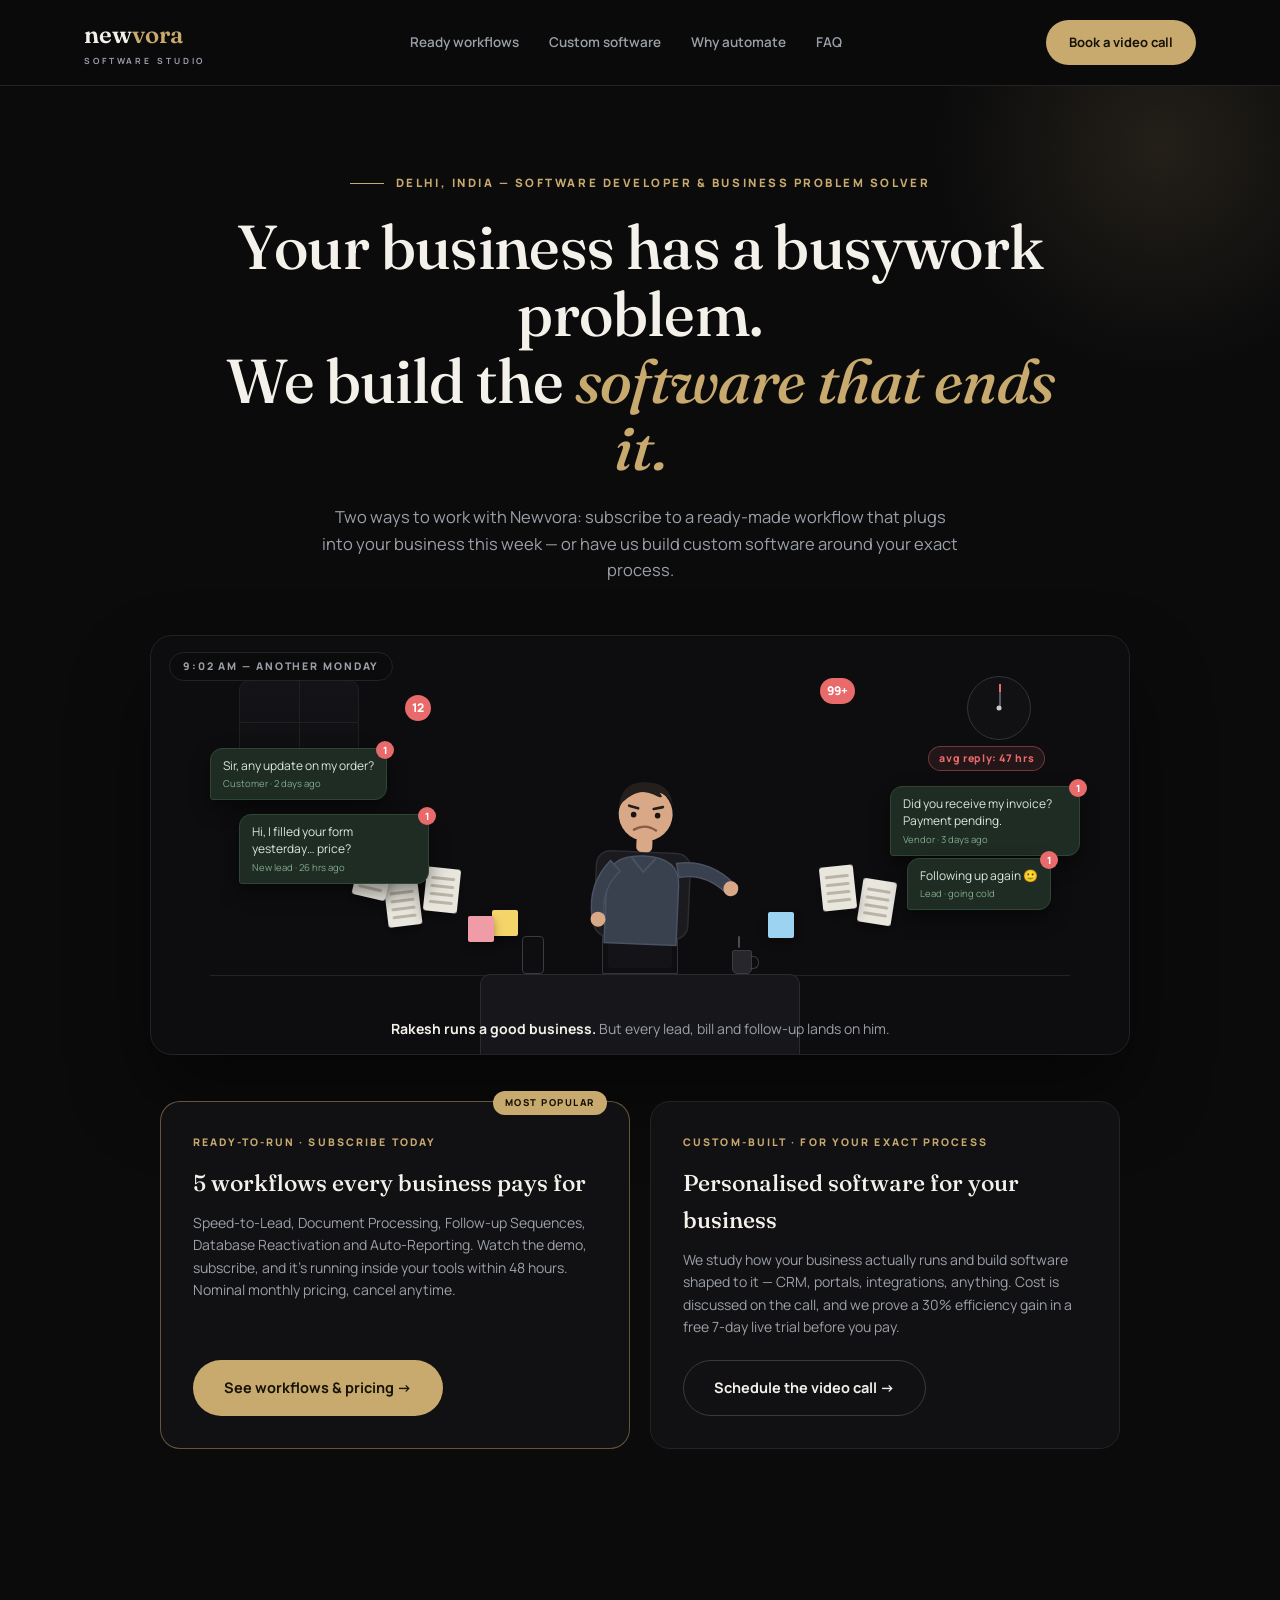
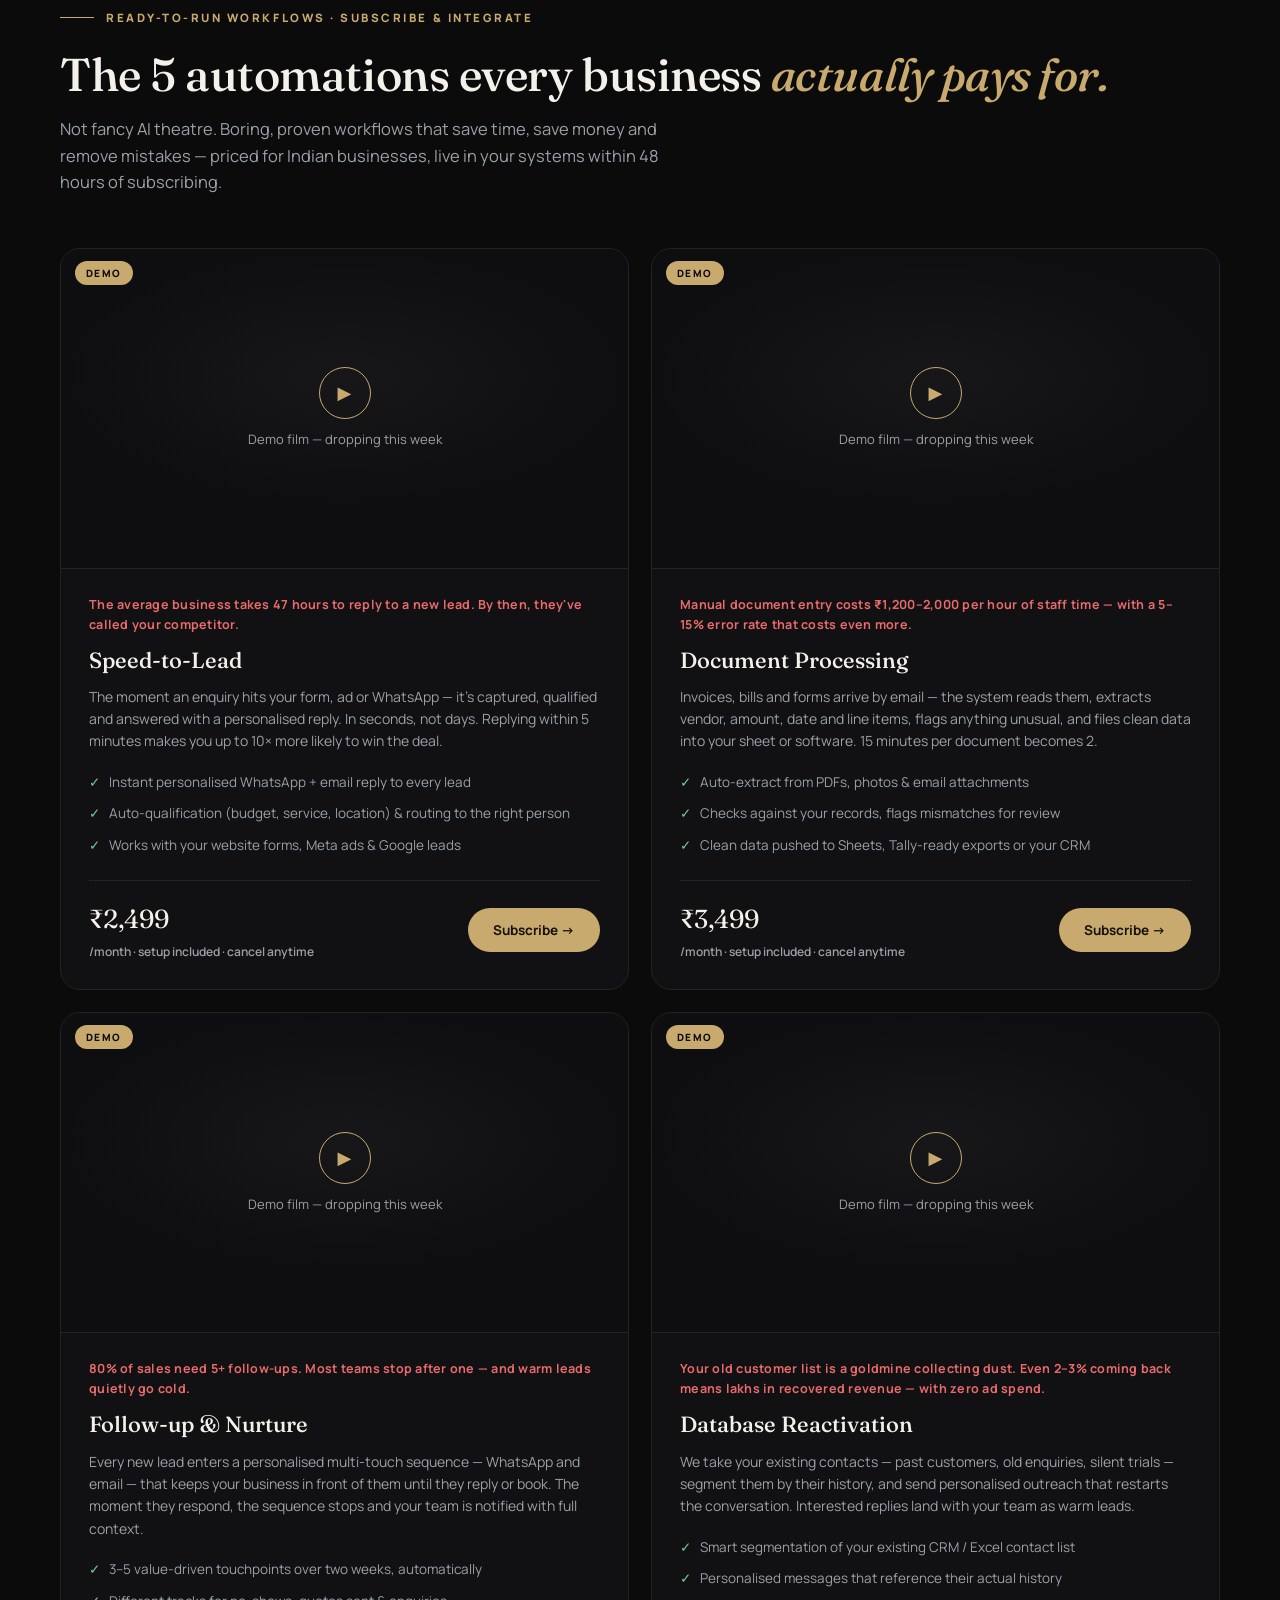
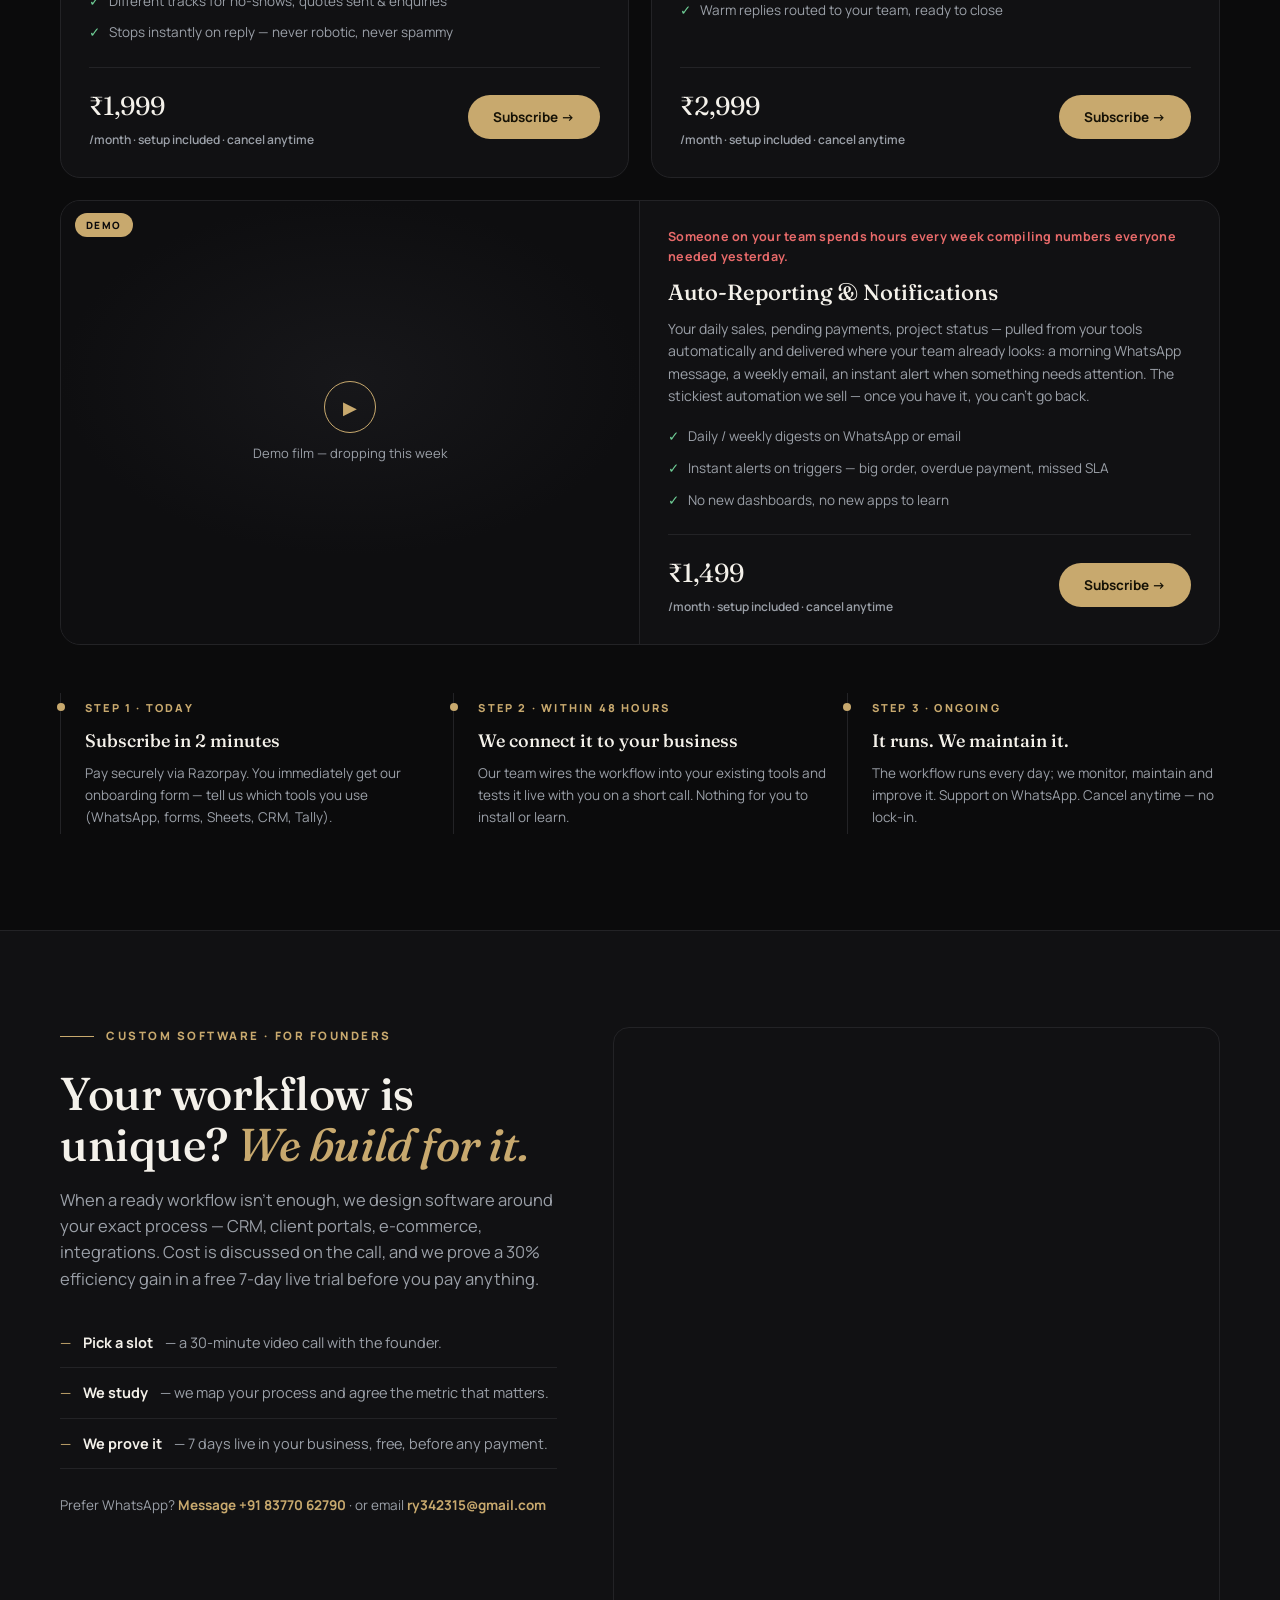
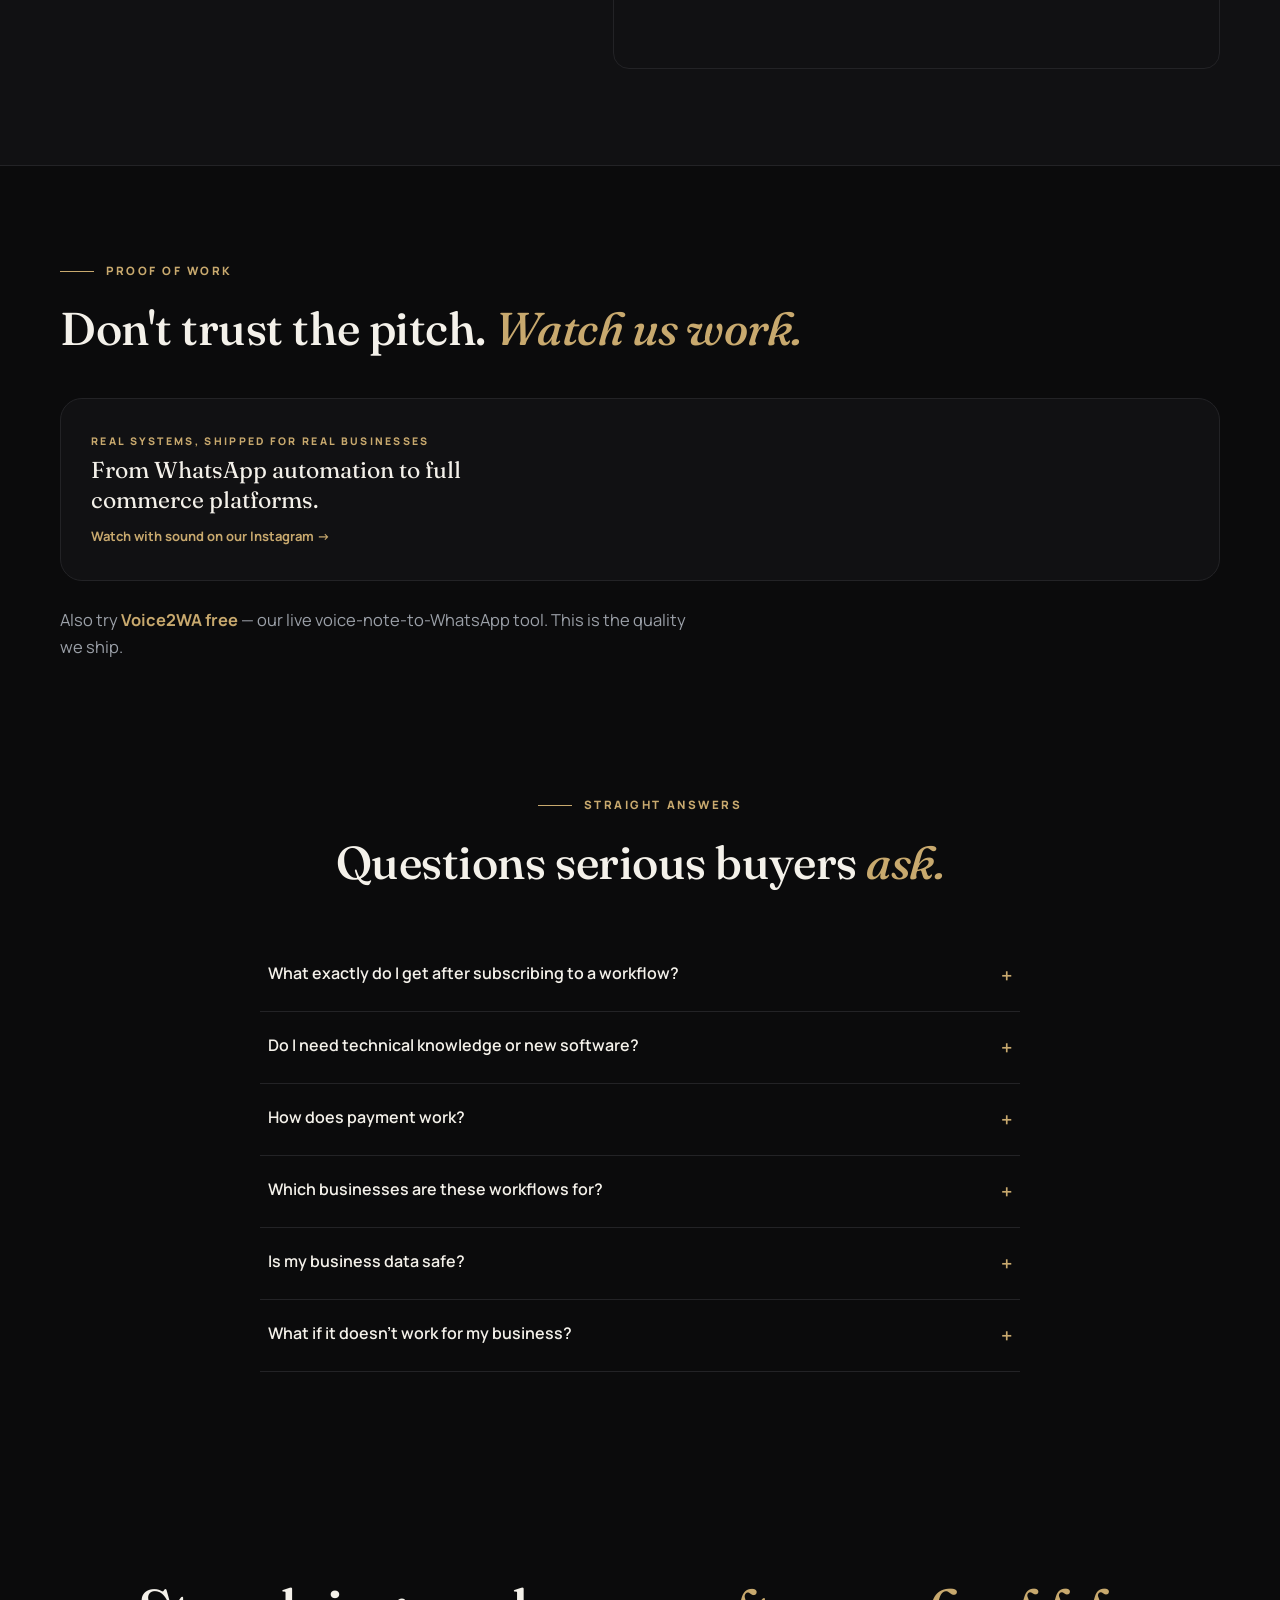
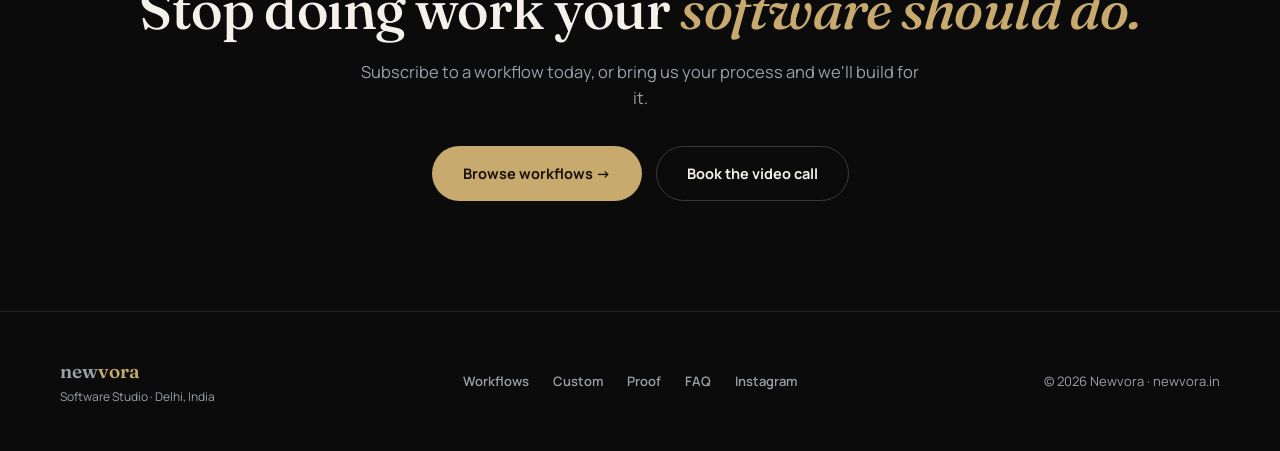
==== commit f1a30123: "hero: 4-act Rakesh story - expressive human, real data, smooth transitions" ====
--- a/index.html
+++ b/index.html
@@ -70,57 +70,123 @@
 .path.hot{border-color:rgba(200,169,110,.45);}
 .path.hot::after{content:"MOST POPULAR";position:absolute;top:-11px;right:22px;font-size:9.5px;font-weight:800;letter-spacing:.16em;background:var(--brass);color:#161206;border-radius:100px;padding:4px 12px;}
 
-/* ============ STORY — chaos → newvora → flow ============ */
-.story{background:var(--panel);border-top:1px solid var(--line);border-bottom:1px solid var(--line);overflow:hidden;}
-.stage{position:relative;max-width:920px;margin:48px auto 0;height:360px;border-radius:20px;background:var(--bg);border:1px solid var(--line);overflow:hidden;}
-.acttag{position:absolute;top:16px;left:18px;font-size:10.5px;font-weight:800;letter-spacing:.18em;text-transform:uppercase;color:var(--slate);border:1px solid var(--line);border-radius:100px;padding:5px 13px;transition:.4s;z-index:5;background:rgba(11,11,12,.7);}
-.stage.act2 .acttag,.stage.act3 .acttag{color:var(--brass);border-color:var(--brass);}
-/* desk + person (pure CSS shapes) */
+/* ============ STORY v2 — a real human's day, 4 acts, in the hero ============ */
+.stage{position:relative;max-width:980px;margin:52px auto 0;height:420px;border-radius:22px;background:#0D0D0F;border:1px solid var(--line);overflow:hidden;box-shadow:0 40px 80px rgba(0,0,0,.45);}
+.acttag{position:absolute;top:16px;left:18px;font-size:10.5px;font-weight:800;letter-spacing:.18em;text-transform:uppercase;color:var(--slate);border:1px solid var(--line);border-radius:100px;padding:5px 13px;transition:.4s;z-index:8;background:rgba(11,11,12,.75);}
+.stage.act3 .acttag,.stage.act4 .acttag{color:var(--brass);border-color:var(--brass);}
 .scene{position:absolute;inset:0;}
-.floorline{position:absolute;bottom:70px;left:8%;right:8%;height:1px;background:var(--line);}
-.person{position:absolute;bottom:71px;left:50%;transform:translateX(-50%);width:150px;height:150px;}
-.person .head{position:absolute;top:0;left:50%;transform:translateX(-50%);width:34px;height:34px;border-radius:50%;background:#2A2A2E;border:1.5px solid #3C3C42;}
-.person .body{position:absolute;top:36px;left:50%;transform:translateX(-50%);width:56px;height:60px;border-radius:14px 14px 4px 4px;background:#232327;border:1.5px solid #3C3C42;}
-.person .desk{position:absolute;bottom:0;left:50%;transform:translateX(-50%);width:150px;height:52px;border-radius:8px 8px 0 0;background:#1A1A1E;border:1.5px solid #303036;border-bottom:none;}
-.person .laptop{position:absolute;bottom:52px;left:50%;transform:translateX(-50%) ;width:44px;height:26px;border-radius:4px 4px 0 0;background:#0E0E10;border:1.5px solid var(--brass);opacity:0;transition:.6s;}
-.stage.act3 .person .laptop{opacity:1;box-shadow:0 0 22px rgba(200,169,110,.35);}
-.stage.act3 .person .head{border-color:var(--brass);}
-/* act 1: papers pile + ping badges */
-.paper{position:absolute;width:34px;height:44px;background:#E9E6DE;border-radius:3px;opacity:0;box-shadow:0 6px 14px rgba(0,0,0,.4);}
+.floorline{position:absolute;bottom:78px;left:6%;right:6%;height:1px;background:var(--line);}
+/* window + wall clock for office feel */
+.windowbg{position:absolute;top:44px;left:9%;width:120px;height:84px;border-radius:10px;border:1.5px solid #232326;background:linear-gradient(180deg,#15151A,#101014);opacity:.9;}
+.windowbg::before{content:"";position:absolute;inset:0;border-left:1.5px solid #232326;left:50%;}
+.windowbg::after{content:"";position:absolute;inset:0;border-top:1.5px solid #232326;top:50%;}
+/* SVG human */
+.human{position:absolute;bottom:79px;left:50%;transform:translateX(-50%);width:250px;height:250px;z-index:3;}
+.human svg{width:100%;height:100%;overflow:visible;}
+#hgroup{transition:transform .9s ease;transform-origin:125px 210px;}
+.stage.act1 #hgroup,.stage.act2 #hgroup{transform:translateY(9px) rotate(2.5deg);}
+.stage.act4 #hgroup{transform:translateY(0) rotate(0);}
+#armL,#armR{transition:transform .9s ease;}
+.stage.act1 #armR,.stage.act2 #armR{transform:rotate(-58deg);transform-origin:158px 128px;} /* hand to head */
+.stage.act4 #armL{animation:typeL 1s ease-in-out infinite;transform-origin:92px 128px;}
+.stage.act4 #armR{animation:typeR 1s ease-in-out .5s infinite;transform-origin:158px 128px;}
+@keyframes typeL{0%,100%{transform:rotate(0)}50%{transform:rotate(4deg)}}
+@keyframes typeR{0%,100%{transform:rotate(0)}50%{transform:rotate(-4deg)}}
+#mouthSad,#mouthHappy,#browL,#browR{transition:opacity .5s;}
+#mouthHappy{opacity:0;}
+.stage.act4 #mouthSad{opacity:0;} .stage.act4 #mouthHappy{opacity:1;}
+.stage.act1 #browL{transform:rotate(14deg);transform-origin:112px 76px;}
+.stage.act1 #browR{transform:rotate(-14deg);transform-origin:138px 76px;}
+#eyeL,#eyeR{animation:blink 4.2s infinite;transform-origin:center;}
+@keyframes blink{0%,94%,100%{transform:scaleY(1)}96%{transform:scaleY(.1)}}
+.sweat{position:absolute;top:52px;left:56%;width:9px;height:13px;background:#7FC8EE;border-radius:50% 50% 60% 60%;opacity:0;z-index:4;}
+.stage.act1 .sweat,.stage.act2 .sweat{animation:sweatdrop 2.2s ease-in infinite .6s;}
+@keyframes sweatdrop{0%{opacity:0;transform:translateY(0);}15%{opacity:.9;}70%{opacity:.9;transform:translateY(26px);}100%{opacity:0;transform:translateY(34px);}}
+/* desk objects */
+.desk{position:absolute;bottom:0;left:50%;transform:translateX(-50%);width:320px;height:80px;border-radius:10px 10px 0 0;background:#17171B;border:1.5px solid #2A2A30;border-bottom:none;z-index:2;}
+.laptop{position:absolute;bottom:80px;left:50%;transform:translateX(-50%);width:76px;height:46px;border-radius:5px 5px 0 0;background:#0E0E10;border:1.5px solid #33333A;z-index:2;transition:.7s;}
+.laptop::after{content:"";position:absolute;inset:5px;border-radius:3px;background:#141418;transition:.7s;}
+.stage.act4 .laptop{border-color:var(--brass);box-shadow:0 0 26px rgba(200,169,110,.4);}
+.stage.act4 .laptop::after{background:rgba(200,169,110,.16);}
+.coffee{position:absolute;bottom:80px;left:calc(50% + 92px);width:20px;height:24px;background:#26262B;border:1.5px solid #3A3A40;border-radius:2px 2px 5px 5px;z-index:2;}
+.coffee::after{content:"";position:absolute;right:-8px;top:5px;width:8px;height:11px;border:1.5px solid #3A3A40;border-left:none;border-radius:0 6px 6px 0;}
+.steam{position:absolute;bottom:106px;left:calc(50% + 98px);width:2px;height:12px;border-radius:2px;background:#4A4A52;animation:steam 2.4s ease-in-out infinite;z-index:2;}
+@keyframes steam{0%,100%{opacity:.2;transform:translateY(0) scaleY(.7);}50%{opacity:.7;transform:translateY(-7px) scaleY(1.15);}}
+.phone{position:absolute;bottom:80px;left:calc(50% - 118px);width:22px;height:38px;background:#0E0E10;border:1.5px solid #3A3A40;border-radius:4px;z-index:2;}
+.stage.act1 .phone{animation:buzz .28s linear infinite;}
+@keyframes buzz{0%,100%{transform:rotate(0)}25%{transform:rotate(-5deg) translateX(-1px)}75%{transform:rotate(5deg) translateX(1px)}}
+.sticky{position:absolute;width:26px;height:26px;border-radius:2px;opacity:0;z-index:2;box-shadow:0 4px 8px rgba(0,0,0,.35);}
+.stage.act1 .sticky{animation:pop .5s forwards;}
+.stage.act3 .sticky,.stage.act4 .sticky{animation:swirl 1s ease-in forwards;}
+/* wall clock — the 47-hour wait */
+.clock{position:absolute;top:40px;right:10%;width:64px;height:64px;border-radius:50%;border:1.5px solid #33333A;background:#111114;z-index:2;}
+.clock .hand{position:absolute;left:50%;bottom:50%;width:2px;height:24px;background:var(--red);transform-origin:bottom center;animation:spinhand 2.4s linear infinite;}
+.clock .hand2{position:absolute;left:50%;bottom:50%;width:2px;height:16px;background:#5A5A62;transform-origin:bottom center;animation:spinhand 14s linear infinite;}
+.clock::after{content:"";position:absolute;left:50%;top:50%;width:5px;height:5px;border-radius:50%;background:#C9CBD1;transform:translate(-50%,-50%);z-index:2;}
+@keyframes spinhand{from{transform:translateX(-50%) rotate(0)}to{transform:translateX(-50%) rotate(360deg)}}
+.clocklbl{position:absolute;top:110px;right:calc(10% - 14px);font-size:10.5px;font-weight:800;letter-spacing:.06em;color:var(--red);background:rgba(232,106,106,.1);border:1px solid rgba(232,106,106,.4);border-radius:100px;padding:3px 10px;z-index:2;transition:.5s;}
+.stage.act3 .clock .hand,.stage.act4 .clock .hand{animation-duration:60s;background:var(--green);}
+.stage.act3 .clocklbl,.stage.act4 .clocklbl{color:var(--green);background:rgba(111,207,151,.1);border-color:rgba(111,207,151,.4);}
+/* whatsapp-style bubbles with real messages */
+.bub{position:absolute;max-width:190px;background:#1F2C24;border:1px solid #2E4636;color:#D8E9DC;font-size:12px;line-height:1.45;border-radius:12px 12px 12px 3px;padding:8px 12px;opacity:0;z-index:4;box-shadow:0 8px 20px rgba(0,0,0,.45);}
+.bub .t{display:block;font-size:9.5px;color:#7FA98C;margin-top:3px;}
+.bub.unread::after{content:"1";position:absolute;top:-8px;right:-8px;width:18px;height:18px;border-radius:50%;background:var(--red);color:#fff;font-size:10px;font-weight:800;display:flex;align-items:center;justify-content:center;}
+.stage.act1 .bub{animation:bubin .55s cubic-bezier(.3,1.4,.4,1) forwards;}
+@keyframes bubin{from{opacity:0;transform:translateY(16px) scale(.85);}to{opacity:1;transform:translateY(0) scale(1);}}
+.stage.act2 .bub{opacity:1;}
+.stage.act3 .bub,.stage.act4 .bub{animation:swirl .9s ease-in forwards;}
+@keyframes swirl{to{opacity:0;transform:translateY(-240px) translateX(190px) rotate(38deg) scale(.6);}}
+/* papers & pings (kept, refined) */
+.paper{position:absolute;width:34px;height:44px;background:#E9E6DE;border-radius:3px;opacity:0;box-shadow:0 6px 14px rgba(0,0,0,.4);z-index:2;}
 .paper::before,.paper::after{content:"";position:absolute;left:5px;right:5px;height:2.5px;background:#B9B4A6;border-radius:2px;}
 .paper::before{top:9px;} .paper::after{top:17px;box-shadow:0 8px 0 #B9B4A6, 0 16px 0 #B9B4A6;}
 .stage.act1 .paper{animation:drop 1.1s cubic-bezier(.5,1.6,.4,1) forwards;}
-@keyframes drop{0%{opacity:0;transform:translateY(-260px) rotate(var(--rot,8deg));}70%{opacity:1;}100%{opacity:1;transform:translateY(0) rotate(var(--rot,8deg));}}
-.ping{position:absolute;min-width:26px;height:26px;border-radius:100px;background:var(--red);color:#fff;font-size:12px;font-weight:800;display:flex;align-items:center;justify-content:center;padding:0 7px;opacity:0;box-shadow:0 0 0 0 rgba(232,106,106,.5);}
+.stage.act2 .paper{opacity:1;}
+@keyframes drop{0%{opacity:0;transform:translateY(-300px) rotate(var(--rot,8deg));}70%{opacity:1;}100%{opacity:1;transform:translateY(0) rotate(var(--rot,8deg));}}
+.ping{position:absolute;min-width:26px;height:26px;border-radius:100px;background:var(--red);color:#fff;font-size:12px;font-weight:800;display:flex;align-items:center;justify-content:center;padding:0 7px;opacity:0;box-shadow:0 0 0 0 rgba(232,106,106,.5);z-index:4;}
 .stage.act1 .ping{animation:pop .5s forwards, pulse 1.6s 1s infinite;}
+.stage.act2 .ping{opacity:1;}
 @keyframes pop{from{opacity:0;transform:scale(.3);}to{opacity:1;transform:scale(1);}}
 @keyframes pulse{0%{box-shadow:0 0 0 0 rgba(232,106,106,.45);}70%{box-shadow:0 0 0 14px rgba(232,106,106,0);}100%{box-shadow:0 0 0 0 rgba(232,106,106,0);}}
-.stage.act2 .paper,.stage.act3 .paper{animation:flyaway .9s ease-in forwards;}
-.stage.act2 .ping,.stage.act3 .ping{animation:fadeout .5s forwards;}
-@keyframes flyaway{to{opacity:0;transform:translateY(-300px) translateX(160px) rotate(50deg);}}
+.stage.act3 .paper,.stage.act4 .paper{animation:swirl .9s ease-in forwards;}
+.stage.act3 .ping,.stage.act4 .ping{animation:fadeout .5s forwards;}
 @keyframes fadeout{to{opacity:0;transform:scale(.4);}}
-/* act 2: newvora spark */
-.spark{position:absolute;top:46%;left:50%;transform:translate(-50%,-50%) scale(.4);font-family:'Fraunces',serif;font-size:30px;color:var(--brass);opacity:0;letter-spacing:.02em;text-shadow:0 0 34px rgba(200,169,110,.65);}
+/* act 2 — the cost, in numbers (real data) */
+.statwrap{position:absolute;inset:0;display:flex;align-items:center;justify-content:center;gap:16px;flex-wrap:wrap;padding:0 5%;z-index:6;pointer-events:none;}
+.stat{background:rgba(13,13,15,.92);border:1px solid rgba(232,106,106,.45);border-radius:14px;padding:16px 20px;text-align:center;opacity:0;transform:translateY(18px);min-width:170px;}
+.stat .n{font-family:'Fraunces',serif;font-size:30px;color:var(--red);line-height:1;}
+.stat .l{font-size:11.5px;color:var(--slate);margin-top:6px;max-width:180px;}
+.stage.act2 .stat{animation:statin .6s cubic-bezier(.2,1.3,.4,1) forwards;}
+@keyframes statin{to{opacity:1;transform:translateY(0);}}
+/* act 3 — newvora spark */
+.spark{position:absolute;top:42%;left:50%;transform:translate(-50%,-50%) scale(.4);font-family:'Fraunces',serif;font-size:34px;color:var(--brass);opacity:0;text-shadow:0 0 34px rgba(200,169,110,.65);z-index:7;}
 .spark i{font-style:normal;color:var(--ivory);}
-.stage.act2 .spark{animation:sparkin .9s cubic-bezier(.2,1.4,.4,1) forwards;}
+.stage.act3 .spark{animation:sparkin .9s cubic-bezier(.2,1.4,.4,1) forwards;}
 @keyframes sparkin{to{opacity:1;transform:translate(-50%,-50%) scale(1);}}
-.stage.act3 .spark{opacity:0;transition:.4s;}
-.ring{position:absolute;top:46%;left:50%;width:10px;height:10px;border-radius:50%;border:1.5px solid var(--brass);transform:translate(-50%,-50%);opacity:0;}
-.stage.act2 .ring{animation:ringout 1.6s ease-out .2s infinite;}
-@keyframes ringout{0%{opacity:.8;width:10px;height:10px;}100%{opacity:0;width:340px;height:340px;}}
-/* act 3: smooth flow */
-.flow{position:absolute;left:10%;right:10%;top:44%;height:2px;background:var(--line);opacity:0;transition:.5s;}
-.stage.act3 .flow{opacity:1;}
+.stage.act4 .spark{opacity:0;transition:.4s;}
+.ring{position:absolute;top:42%;left:50%;width:10px;height:10px;border-radius:50%;border:1.5px solid var(--brass);transform:translate(-50%,-50%);opacity:0;z-index:6;}
+.stage.act3 .ring{animation:ringout 1.4s ease-out .15s infinite;}
+@keyframes ringout{0%{opacity:.8;width:10px;height:10px;}100%{opacity:0;width:380px;height:380px;}}
+/* act 4 — flow + green outcome chips */
+.flow{position:absolute;left:8%;right:8%;top:40%;height:2px;background:var(--line);opacity:0;transition:.5s;z-index:2;}
+.stage.act4 .flow{opacity:1;}
 .fdot{position:absolute;top:-4px;width:10px;height:10px;border-radius:50%;background:var(--brass);box-shadow:0 0 16px rgba(200,169,110,.9);opacity:0;}
-.stage.act3 .fdot{animation:travel 2.6s linear infinite;}
-.fdot:nth-child(3){animation-delay:.9s!important;} .fdot:nth-child(4){animation-delay:1.8s!important;}
+.stage.act4 .fdot{animation:travel 2.4s linear infinite;}
+.fdot:nth-child(2){animation-delay:.8s!important;} .fdot:nth-child(3){animation-delay:1.6s!important;}
 @keyframes travel{0%{left:-2%;opacity:0;}8%{opacity:1;}92%{opacity:1;}100%{left:100%;opacity:0;}}
-.tick{position:absolute;width:30px;height:30px;border-radius:50%;background:rgba(111,207,151,.12);border:1.5px solid var(--green);color:var(--green);display:flex;align-items:center;justify-content:center;font-size:14px;font-weight:800;opacity:0;transform:scale(.4);}
-.stage.act3 .tick{animation:tickin .5s cubic-bezier(.2,1.5,.4,1) forwards;}
+.chip{position:absolute;background:rgba(111,207,151,.1);border:1px solid rgba(111,207,151,.5);color:var(--green);font-size:11.5px;font-weight:700;border-radius:100px;padding:6px 14px;opacity:0;transform:scale(.5);z-index:5;}
+.stage.act4 .chip{animation:tickin .55s cubic-bezier(.2,1.5,.4,1) forwards;}
 @keyframes tickin{to{opacity:1;transform:scale(1);}}
-.storycap{position:absolute;bottom:16px;left:0;right:0;text-align:center;font-size:14px;color:var(--slate);transition:.4s;padding:0 20px;z-index:5;}
+.storycap{position:absolute;bottom:14px;left:0;right:0;text-align:center;font-size:14px;color:var(--slate);transition:.4s;padding:0 20px;z-index:8;}
 .storycap b{color:var(--ivory);}
-.stage.act3 .storycap b{color:var(--brass);}
+.stage.act4 .storycap b{color:var(--brass);}
+@media(max-width:700px){
+  .stage{height:460px;}
+  .windowbg{display:none;}
+  .bub{max-width:150px;font-size:11px;}
+  .stat{min-width:130px;padding:12px 14px;}
+  .stat .n{font-size:24px;}
+}
 
 /* ============ PRODUCTS ============ */
 .prodgrid{display:grid;grid-template-columns:repeat(2,1fr);gap:22px;margin-top:52px;}
@@ -228,6 +294,98 @@
     <h1>Your business has a busywork problem.<br>We build the <em>software that ends it.</em></h1>
     <p class="lead">Two ways to work with Newvora: subscribe to a ready-made workflow that plugs into your business this week — or have us build custom software around your exact process.</p>
   </div>
+
+  <!-- ============ STORY v2 — a business owner's real day, 4 acts ============ -->
+  <div class="stage act1" id="story">
+    <span class="acttag" id="acttag">9:02 AM — Another Monday</span>
+    <div class="scene">
+      <div class="windowbg"></div>
+      <div class="floorline"></div>
+
+      <!-- expressive SVG human -->
+      <div class="human">
+        <svg viewBox="0 0 250 250" xmlns="http://www.w3.org/2000/svg" aria-hidden="true">
+          <g id="hgroup">
+            <!-- chair back -->
+            <rect x="78" y="118" width="94" height="86" rx="14" fill="#1B1B1F" stroke="#2C2C32" stroke-width="1.5"/>
+            <!-- torso / shirt -->
+            <path d="M89 210 L89 150 Q89 122 125 122 Q161 122 161 150 L161 210 Z" fill="#39404E" stroke="#4A5263" stroke-width="1.5"/>
+            <!-- collar -->
+            <path d="M113 124 L125 138 L137 124" fill="none" stroke="#4A5263" stroke-width="2"/>
+            <!-- left arm -->
+            <g id="armL"><path d="M92 128 Q70 152 76 186 L88 184 Q84 156 102 138 Z" fill="#39404E" stroke="#4A5263" stroke-width="1.5"/><circle cx="82" cy="187" r="7.5" fill="#D9A886"/></g>
+            <!-- right arm -->
+            <g id="armR"><path d="M158 128 Q180 152 174 186 L162 184 Q166 156 148 138 Z" fill="#39404E" stroke="#4A5263" stroke-width="1.5"/><circle cx="168" cy="187" r="7.5" fill="#D9A886"/></g>
+            <!-- neck + head -->
+            <rect x="117" y="102" width="16" height="16" rx="5" fill="#D9A886"/>
+            <circle cx="125" cy="80" r="27" fill="#D9A886"/>
+            <!-- hair -->
+            <path d="M98 76 Q98 48 125 48 Q152 48 152 76 Q152 62 138 58 Q145 66 132 60 Q120 55 110 62 Q100 68 98 76 Z" fill="#241F1C"/>
+            <!-- brows -->
+            <rect id="browL" x="106" y="72" width="12" height="2.6" rx="1.3" fill="#241F1C"/>
+            <rect id="browR" x="132" y="72" width="12" height="2.6" rx="1.3" fill="#241F1C"/>
+            <!-- eyes -->
+            <circle id="eyeL" cx="113" cy="81" r="2.8" fill="#1A1512"/>
+            <circle id="eyeR" cx="137" cy="81" r="2.8" fill="#1A1512"/>
+            <!-- mouths -->
+            <path id="mouthSad" d="M114 96 Q125 89 136 96" fill="none" stroke="#8A5A44" stroke-width="2.4" stroke-linecap="round"/>
+            <path id="mouthHappy" d="M114 92 Q125 101 136 92" fill="none" stroke="#8A5A44" stroke-width="2.4" stroke-linecap="round"/>
+          </g>
+        </svg>
+      </div>
+      <div class="sweat"></div>
+
+      <!-- desk & objects -->
+      <div class="desk"></div>
+      <div class="laptop"></div>
+      <div class="coffee"></div><div class="steam"></div>
+      <div class="phone"></div>
+      <div class="sticky" style="background:#F5D46A;left:calc(50% - 148px);bottom:118px;transform:rotate(-8deg);animation-delay:.6s;"></div>
+      <div class="sticky" style="background:#F09CA6;left:calc(50% - 172px);bottom:112px;transform:rotate(11deg);animation-delay:1.2s;"></div>
+      <div class="sticky" style="background:#9CD3F0;left:calc(50% + 128px);bottom:116px;transform:rotate(6deg);animation-delay:1.7s;"></div>
+
+      <!-- wall clock: the 47-hour reply wait -->
+      <div class="clock"><div class="hand"></div><div class="hand2"></div></div>
+      <div class="clocklbl" id="clocklbl">avg reply: 47 hrs</div>
+
+      <!-- real messages piling up -->
+      <div class="bub unread" style="left:6%;top:112px;animation-delay:.4s;">Sir, any update on my order?<span class="t">Customer · 2 days ago</span></div>
+      <div class="bub unread" style="left:9%;top:178px;animation-delay:1.3s;">Hi, I filled your form yesterday… price?<span class="t">New lead · 26 hrs ago</span></div>
+      <div class="bub unread" style="right:5%;top:150px;animation-delay:.9s;">Did you receive my invoice? Payment pending.<span class="t">Vendor · 3 days ago</span></div>
+      <div class="bub unread" style="right:8%;top:222px;animation-delay:1.8s;">Following up again 🙂<span class="t">Lead · going cold</span></div>
+
+      <!-- paper overload -->
+      <div class="paper" style="left:24%;bottom:128px;--rot:-7deg;animation-delay:.2s;"></div>
+      <div class="paper" style="left:28%;bottom:142px;--rot:6deg;animation-delay:.7s;"></div>
+      <div class="paper" style="left:21%;bottom:156px;--rot:13deg;animation-delay:1.1s;"></div>
+      <div class="paper" style="right:24%;bottom:130px;--rot:9deg;animation-delay:.45s;"></div>
+      <div class="paper" style="right:28%;bottom:144px;--rot:-6deg;animation-delay:.95s;"></div>
+
+      <!-- notification pings -->
+      <div class="ping" style="top:14%;left:26%;animation-delay:.5s;">12</div>
+      <div class="ping" style="top:10%;right:28%;animation-delay:1s;">99+</div>
+
+      <!-- ACT 2: the cost, real numbers -->
+      <div class="statwrap">
+        <div class="stat" style="animation-delay:.1s;"><div class="n">47 hrs</div><div class="l">average time businesses take to reply to a new lead</div></div>
+        <div class="stat" style="animation-delay:.5s;"><div class="n">10×</div><div class="l">more likely to convert if you reply within 5 minutes</div></div>
+        <div class="stat" style="animation-delay:.9s;"><div class="n">80%</div><div class="l">of sales need 5+ follow-ups — most stop at one</div></div>
+      </div>
+
+      <!-- ACT 3: newvora arrives -->
+      <div class="ring"></div>
+      <div class="spark">new<i>vora</i></div>
+
+      <!-- ACT 4: flow + outcomes -->
+      <div class="flow"><div class="fdot"></div><div class="fdot"></div><div class="fdot"></div></div>
+      <div class="chip" style="top:20%;left:8%;animation-delay:.3s;">✓ Lead replied in 8 sec</div>
+      <div class="chip" style="top:34%;left:13%;animation-delay:.9s;">✓ Invoice filed automatically</div>
+      <div class="chip" style="top:18%;right:8%;animation-delay:.6s;">✓ Meeting booked</div>
+      <div class="chip" style="top:33%;right:11%;animation-delay:1.2s;">✓ Morning report delivered</div>
+    </div>
+    <div class="storycap" id="storycap"><b>Rakesh runs a good business.</b> But every lead, bill and follow-up lands on him.</div>
+  </div>
+
   <div class="paths">
     <div class="path hot">
       <div class="pk">Ready-to-run · Subscribe today</div>
@@ -240,47 +398,6 @@
       <h3>Personalised software for your business</h3>
       <p>We study how your business actually runs and build software shaped to it — CRM, portals, integrations, anything. Cost is discussed on the call, and we prove a 30% efficiency gain in a free 7-day live trial before you pay.</p>
       <a href="#custom" class="btn btn-line">Schedule the video call →</a>
-    </div>
-  </div>
-</section>
-
-<!-- ============ STORY ============ -->
-<section id="story" class="story">
-  <div class="wrap" style="text-align:center;">
-    <div class="kicker" style="justify-content:center;">Every business, before &amp; after</div>
-    <h2>Watch what happens when a business <em>meets Newvora.</em></h2>
-    <div class="stage act1" id="stage">
-      <span class="acttag" id="acttag">Act 1 — The pile-up</span>
-      <div class="scene">
-        <div class="floorline"></div>
-        <div class="person">
-          <div class="head"></div><div class="body"></div><div class="desk"></div><div class="laptop"></div>
-        </div>
-        <!-- papers -->
-        <div class="paper" style="left:24%;bottom:120px;--rot:-7deg;animation-delay:.1s;"></div>
-        <div class="paper" style="left:28%;bottom:132px;--rot:5deg;animation-delay:.5s;"></div>
-        <div class="paper" style="left:22%;bottom:146px;--rot:12deg;animation-delay:.9s;"></div>
-        <div class="paper" style="right:24%;bottom:120px;--rot:9deg;animation-delay:.3s;"></div>
-        <div class="paper" style="right:28%;bottom:134px;--rot:-6deg;animation-delay:.7s;"></div>
-        <div class="paper" style="right:21%;bottom:148px;--rot:-13deg;animation-delay:1.1s;"></div>
-        <!-- notification pings -->
-        <div class="ping" style="top:18%;left:14%;animation-delay:.4s;">12</div>
-        <div class="ping" style="top:30%;left:9%;animation-delay:.9s;">47</div>
-        <div class="ping" style="top:16%;right:13%;animation-delay:.6s;">99+</div>
-        <div class="ping" style="top:32%;right:8%;animation-delay:1.2s;">31</div>
-        <!-- act 2 -->
-        <div class="ring"></div>
-        <div class="spark">new<i>vora</i></div>
-        <!-- act 3 -->
-        <div class="flow">
-          <div class="fdot"></div><div class="fdot"></div><div class="fdot"></div>
-        </div>
-        <div class="tick" style="top:26%;left:16%;animation-delay:.3s;">✓</div>
-        <div class="tick" style="top:22%;right:18%;animation-delay:.7s;">✓</div>
-        <div class="tick" style="top:34%;right:9%;animation-delay:1.1s;">✓</div>
-        <div class="tick" style="top:36%;left:9%;animation-delay:1.4s;">✓</div>
-      </div>
-      <div class="storycap" id="storycap"><b>Missed leads, unpaid invoices, unanswered follow-ups.</b> Sound familiar?</div>
     </div>
   </div>
 </section>
@@ -505,25 +622,58 @@
   reporting: ""      // Auto-Reporting ₹1,499/mo
 };
 
-/* Inject Razorpay subscription buttons where IDs exist; else premium WhatsApp fallback */
+/* Subscribe buttons — three tiers, best available wins:
+   1) In-page Razorpay Checkout via /api/create-subscription (live once env keys are set in Vercel)
+   2) Razorpay Subscription Button embed (if an ID is pasted above)
+   3) WhatsApp fallback (always works)                                          */
+let rzpScript=null;
+function loadCheckout(){
+  return rzpScript || (rzpScript=new Promise((ok,fail)=>{
+    const s=document.createElement('script');
+    s.src='https://checkout.razorpay.com/v1/checkout.js';
+    s.onload=ok; s.onerror=fail; document.body.appendChild(s);
+  }));
+}
+function waLink(name){
+  return 'https://wa.me/918377062790?text='+encodeURIComponent('Hi Newvora! I want to subscribe to the '+name+' workflow. Please activate it for my business.');
+}
 document.querySelectorAll('.rzp-slot').forEach(slot=>{
-  const id = RZP_BUTTONS[slot.dataset.wf];
-  if(id){
+  const wf=slot.dataset.wf, name=slot.dataset.name;
+  const btnId=RZP_BUTTONS[wf];
+  if(btnId){
     const f=document.createElement('form');
     const s=document.createElement('script');
     s.src='https://cdn.razorpay.com/static/widget/subscription-button.js';
-    s.setAttribute('data-subscription_button_id', id);
+    s.setAttribute('data-subscription_button_id', btnId);
     s.setAttribute('data-button_theme','rzp-dark-standard');
     s.async=true;
     f.appendChild(s); slot.appendChild(f);
-  } else {
-    const a=document.createElement('a');
-    a.className='btn btn-brass';
-    a.target='_blank'; a.rel='noopener';
-    a.href='https://wa.me/918377062790?text='+encodeURIComponent('Hi Newvora! I want to subscribe to the '+slot.dataset.name+' workflow. Please activate it for my business.');
-    a.textContent='Subscribe →';
-    slot.appendChild(a);
+    return;
   }
+  const b=document.createElement('button');
+  b.className='btn btn-brass'; b.type='button'; b.textContent='Subscribe →';
+  b.onclick=async ()=>{
+    b.disabled=true; b.textContent='Opening secure checkout…';
+    try{
+      const r=await fetch('/api/create-subscription',{method:'POST',headers:{'Content-Type':'application/json'},body:JSON.stringify({workflow:wf})});
+      if(!r.ok) throw 0;
+      const d=await r.json();
+      await loadCheckout();
+      new Razorpay({
+        key:d.key_id,
+        subscription_id:d.subscription_id,
+        name:'Newvora',
+        description:d.name+' · monthly subscription',
+        theme:{color:'#C8A96E'},
+        handler:(resp)=>{ location.href='/welcome.html?wf='+wf+'&sub='+d.subscription_id+'&pay='+(resp.razorpay_payment_id||''); },
+        modal:{ ondismiss:()=>{ b.disabled=false; b.textContent='Subscribe →'; } }
+      }).open();
+    }catch(_){
+      window.open(waLink(name),'_blank');
+      b.disabled=false; b.textContent='Subscribe →';
+    }
+  };
+  slot.appendChild(b);
 });
 
 /* Demo videos: hide fallback when the file exists */
@@ -540,13 +690,19 @@
   v.addEventListener('error', ()=>c.classList.add('fallback'));
 })();
 
-/* ================= STORY ANIMATION — 3 acts on loop ================= */
+/* ================= STORY ANIMATION v2 — Rakesh's day, 4 acts on loop ================= */
 (function(){
-  const stage=document.getElementById('stage'), tag=document.getElementById('acttag'), cap=document.getElementById('storycap');
+  const stage=document.getElementById('story'), tag=document.getElementById('acttag'),
+        cap=document.getElementById('storycap'), clbl=document.getElementById('clocklbl');
   const acts=[
-    {cls:'act1', tag:'Act 1 — The pile-up', cap:'<b>Missed leads, unpaid invoices, unanswered follow-ups.</b> Sound familiar?', dur:4600},
-    {cls:'act2', tag:'Act 2 — They meet Newvora', cap:'One call. We study the mess and <b>build the system.</b>', dur:2800},
-    {cls:'act3', tag:'Act 3 — Everything flows', cap:'Leads answered in seconds. Documents filed. Reports delivered. <b>Business, running itself.</b>', dur:5200}
+    {cls:'act1', tag:'9:02 AM — Another Monday', clock:'avg reply: 47 hrs',
+     cap:'<b>Rakesh runs a good business.</b> But every lead, bill and follow-up lands on him.', dur:5600},
+    {cls:'act2', tag:'The real cost, in numbers', clock:'leads going cold…',
+     cap:'Every unanswered hour, <b>his ad money buys leads for his competitors.</b>', dur:4200},
+    {cls:'act3', tag:'Then he books one call', clock:'systems installing…',
+     cap:'One video call. We map the mess and <b>build the system around his tools.</b>', dur:2800},
+    {cls:'act4', tag:'9:02 AM — Two weeks later', clock:'reply time: 8 sec',
+     cap:'Leads answered in seconds. Bills filed. Reports at 9 AM sharp. <b>Rakesh finally runs the business — not the busywork.</b>', dur:6200}
   ];
   let i=0;
   function play(){
@@ -554,6 +710,7 @@
     stage.className='stage '+a.cls;
     tag.textContent=a.tag;
     cap.innerHTML=a.cap;
+    clbl.textContent=a.clock;
     i=(i+1)%acts.length;
     setTimeout(play, a.dur);
   }
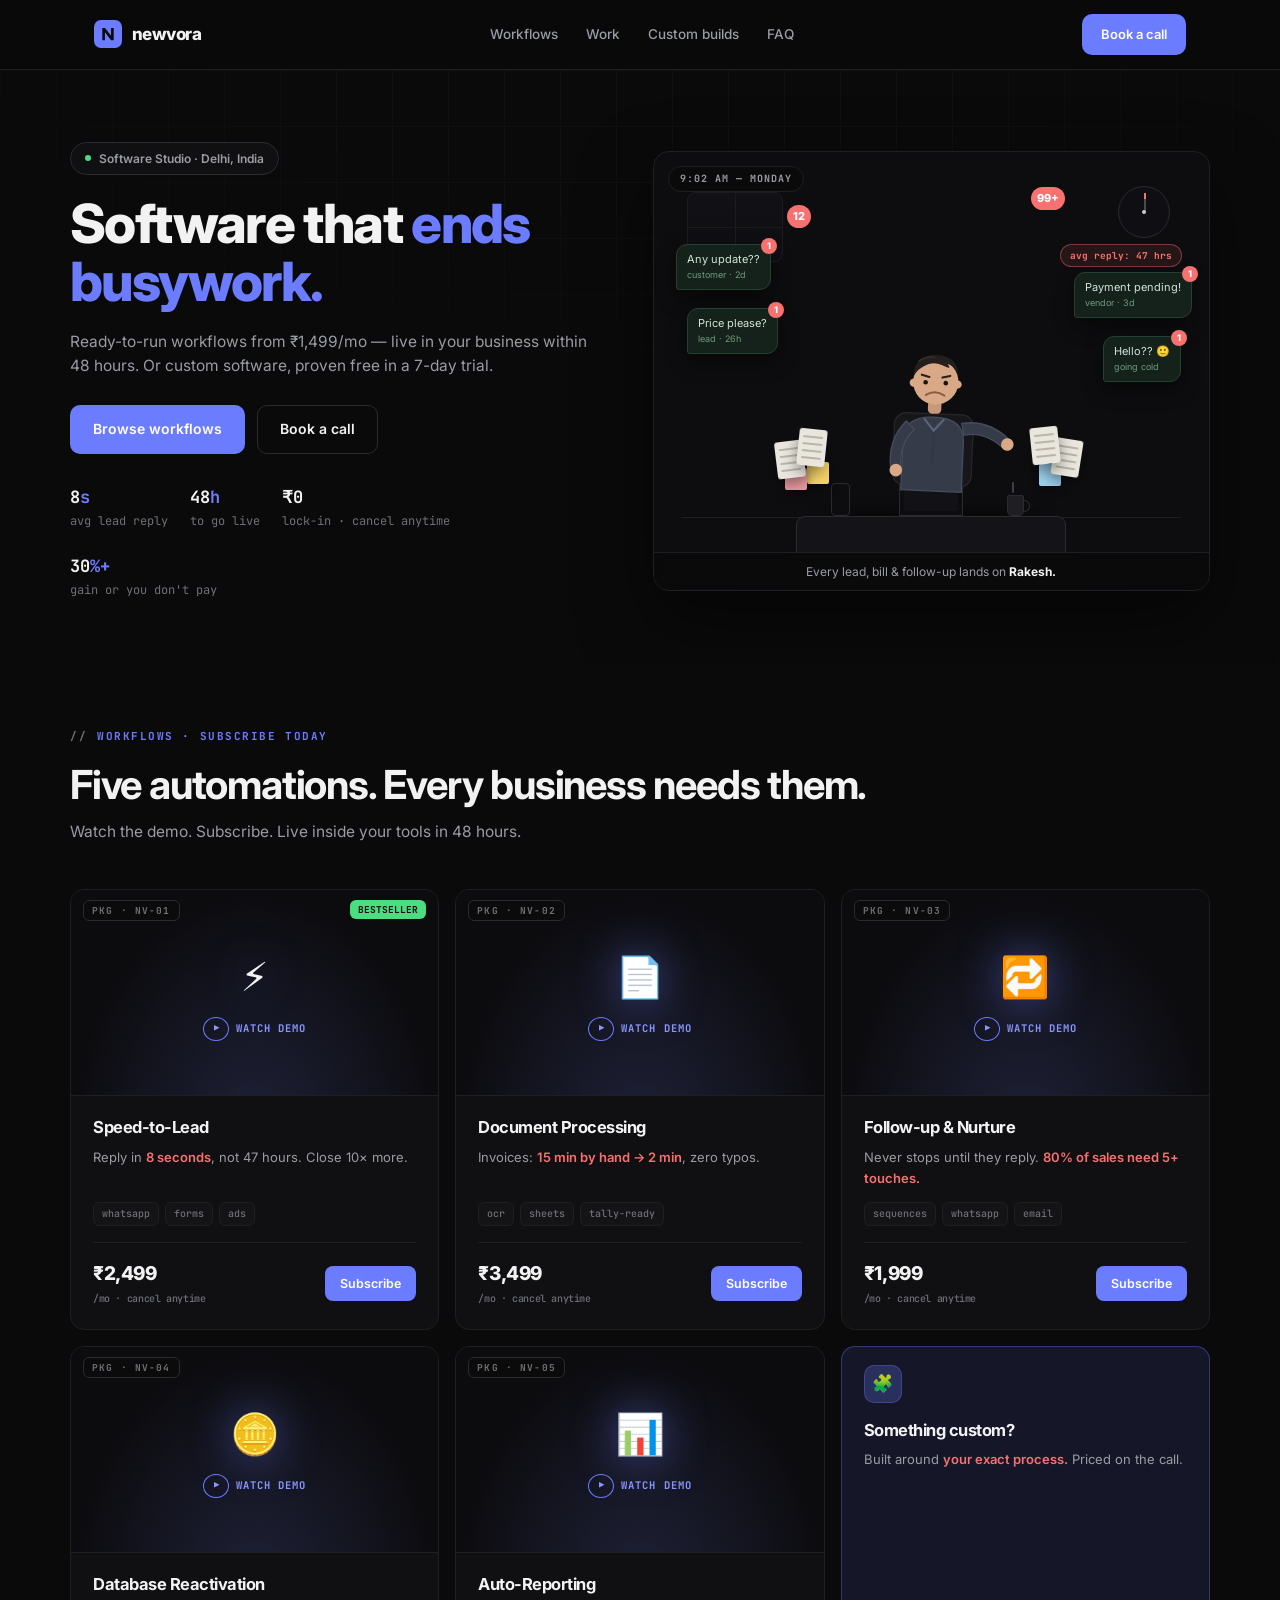
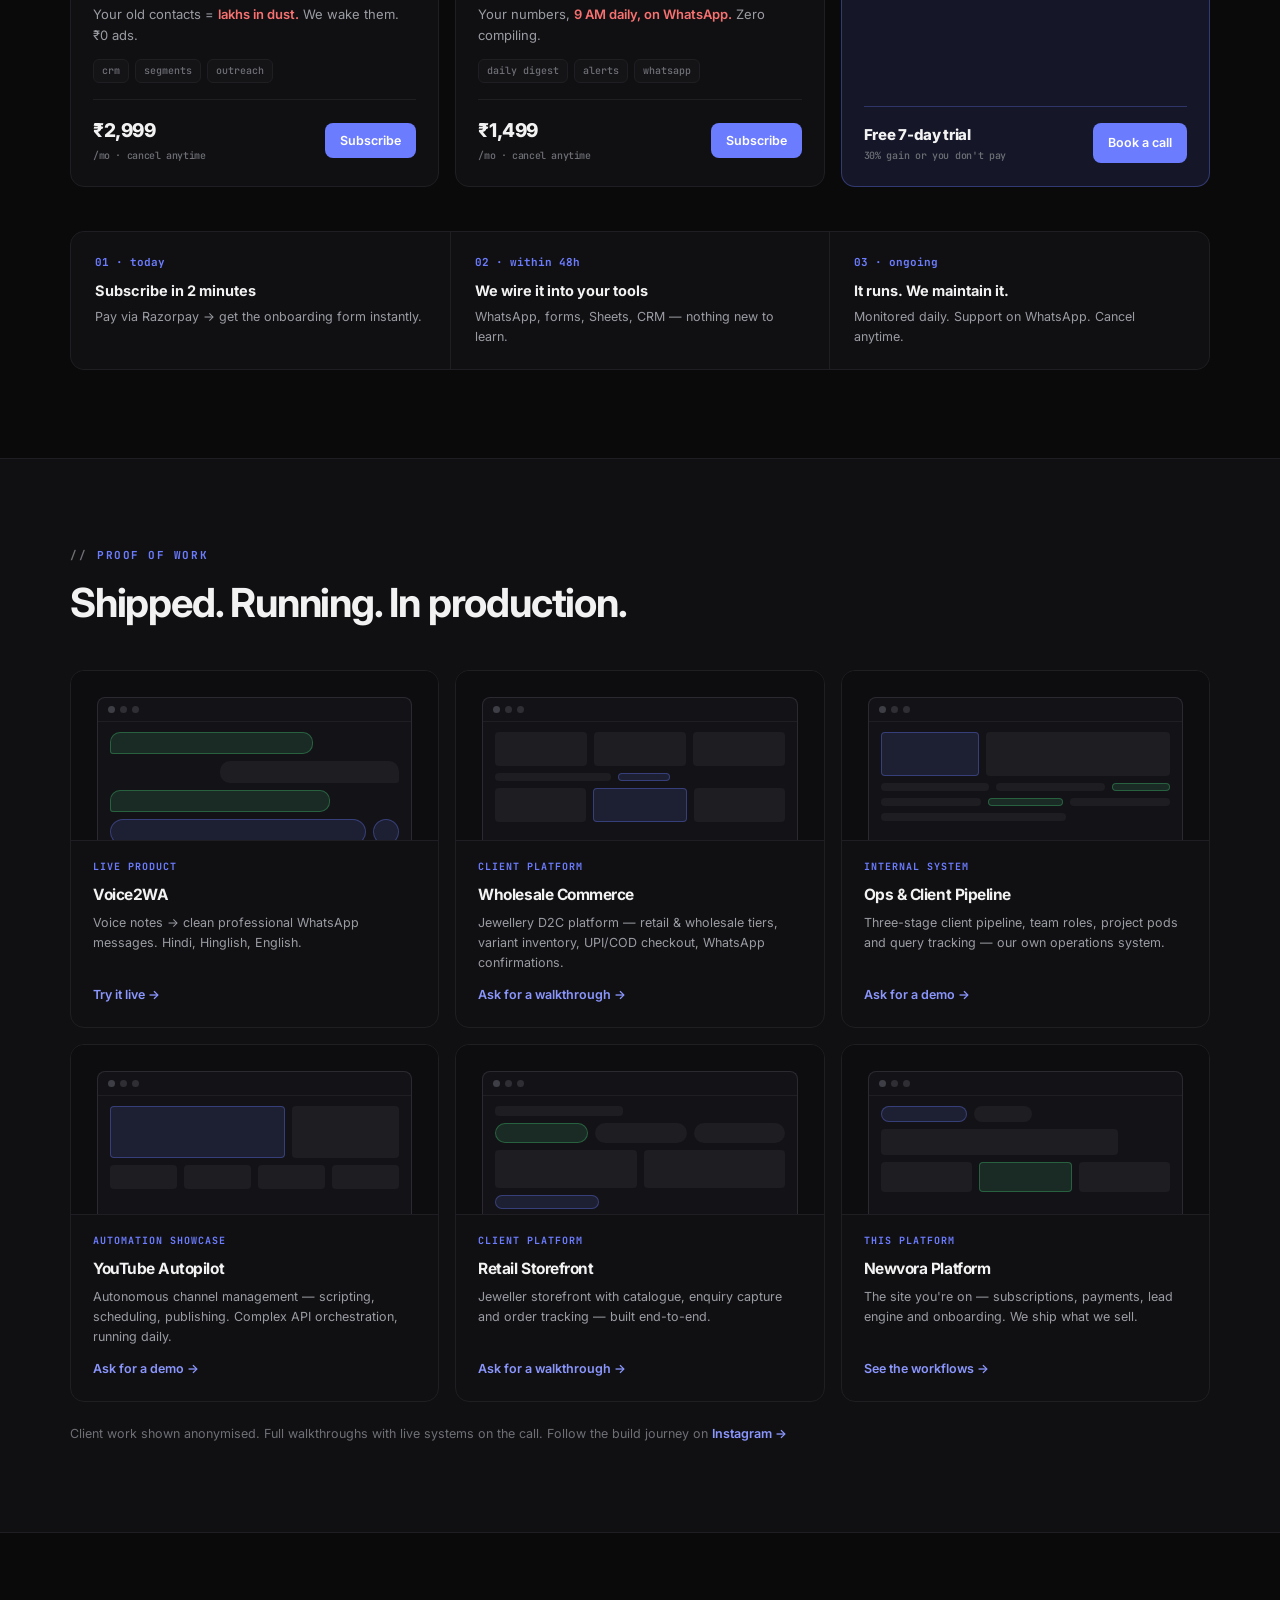
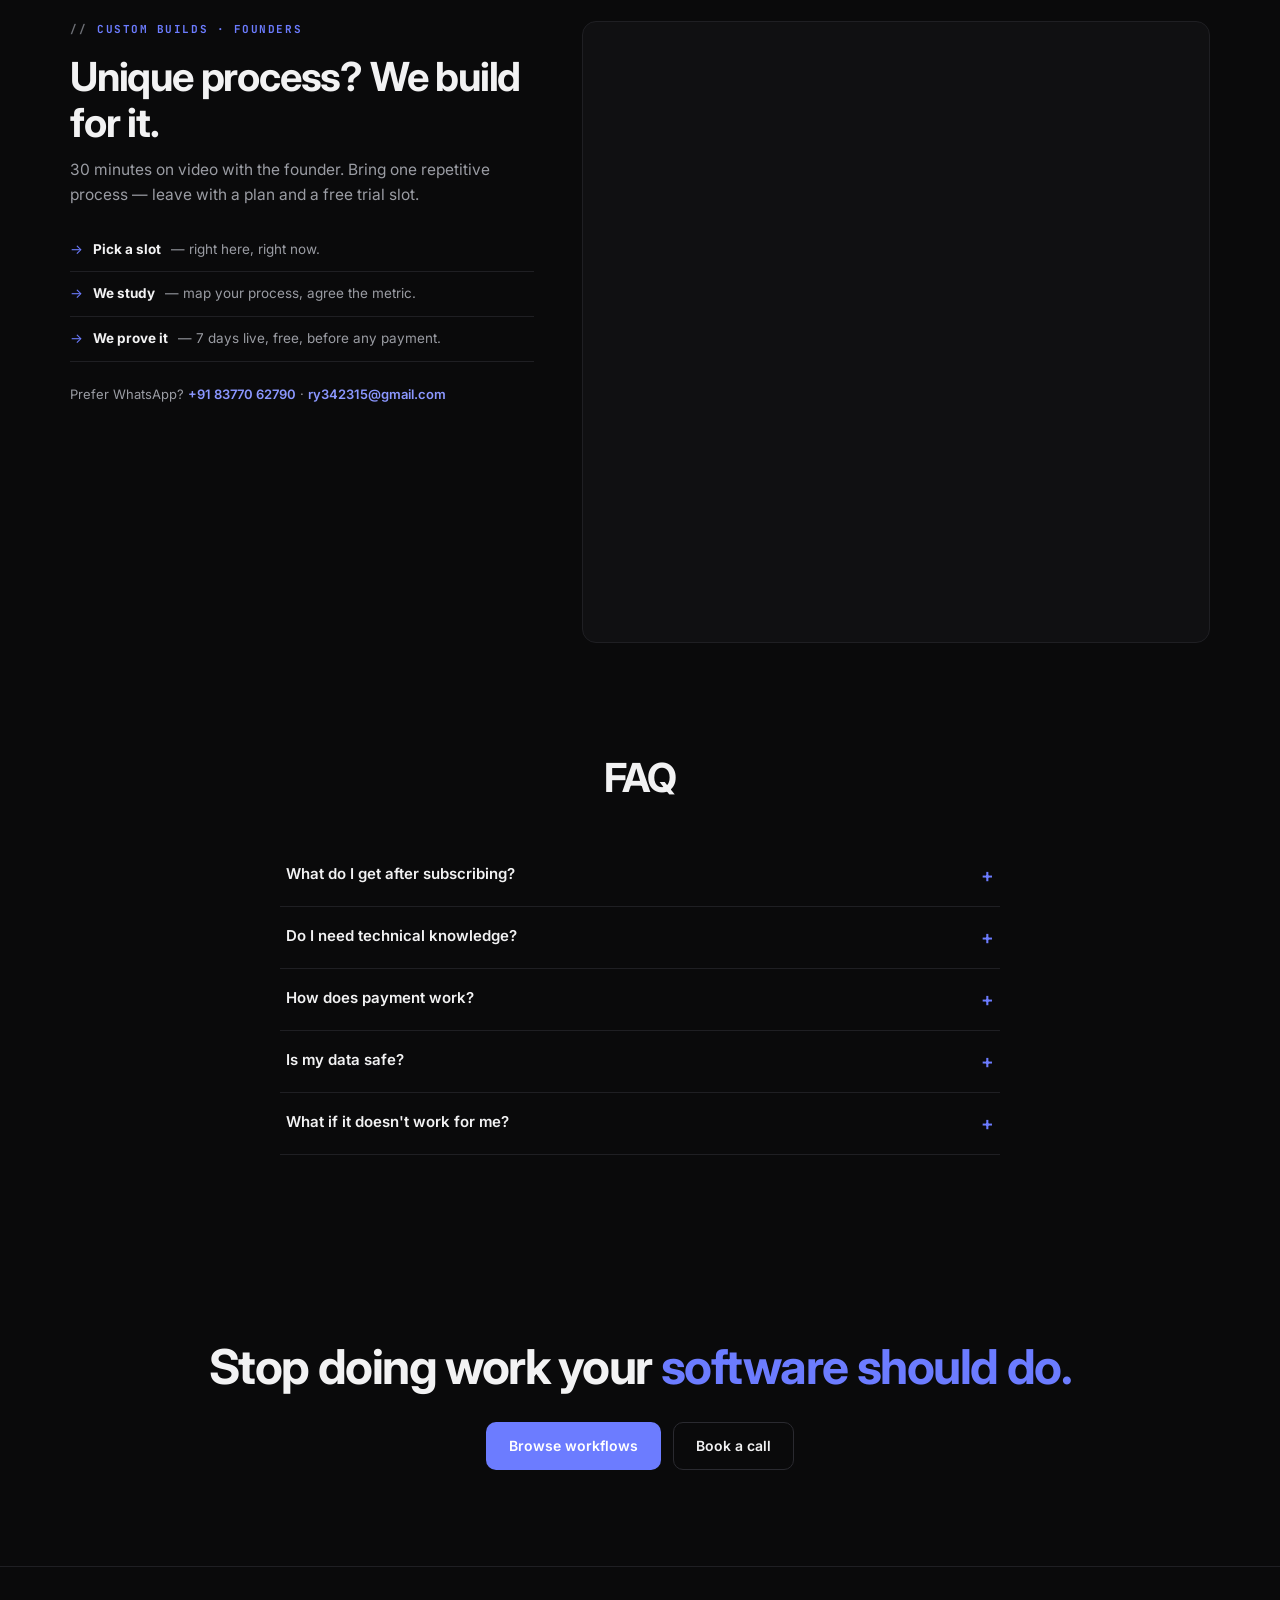
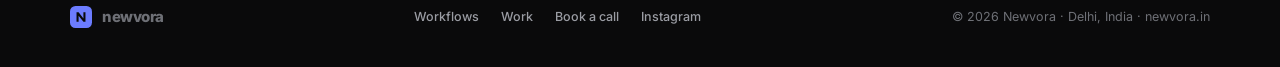
==== commit 8bbd52ae: "v5.2: built-in animated demos for all 5 workflow packages" ====
--- a/index.html
+++ b/index.html
@@ -3,91 +3,93 @@
 <head>
 <meta charset="UTF-8">
 <meta name="viewport" content="width=device-width, initial-scale=1.0">
-<title>Newvora — Software Studio | Custom builds & ready-to-run business workflows</title>
-<meta name="description" content="Newvora builds software that removes busywork. Subscribe to ready-made automation workflows (Speed-to-Lead, Document Processing, Follow-ups, Database Reactivation, Reporting) or get custom software built for your exact business.">
-<meta name="keywords" content="business automation India, speed to lead, document processing automation, follow-up automation, database reactivation, automated reporting, custom software Delhi, Newvora">
+<title>Newvora — Software Studio | Workflows that run your business</title>
+<meta name="description" content="Newvora builds software that ends busywork. Ready-to-run automation workflows from ₹1,499/mo, or custom software proven free in a 7-day live trial. Delhi, India.">
+<meta name="keywords" content="business automation India, speed to lead, document automation, follow-up automation, automated reporting, custom software Delhi, Newvora">
 <meta name="robots" content="index, follow, max-image-preview:large">
 <link rel="canonical" href="https://newvora.in/">
 <meta property="og:title" content="Newvora — Software Studio">
-<meta property="og:description" content="Ready-to-run business workflows on subscription, or custom software built for your exact process.">
+<meta property="og:description" content="Workflows that run your business. Live in 48 hours.">
 <meta property="og:type" content="website">
 <meta property="og:url" content="https://newvora.in">
+<link rel="icon" href='data:image/svg+xml,<svg xmlns="http://www.w3.org/2000/svg" viewBox="0 0 32 32"><rect width="32" height="32" rx="8" fill="%236C7CFF"/><path d="M9.5 23V9h3l7 9V9h3v14h-3l-7-9v9Z" fill="%230A0A0B"/></svg>'>
 <link rel="preconnect" href="https://fonts.googleapis.com">
 <link rel="preconnect" href="https://fonts.gstatic.com" crossorigin>
-<link href="https://fonts.googleapis.com/css2?family=Fraunces:opsz,wght@9..144,400;9..144,500;9..144,600&family=Manrope:wght@400;500;600;700;800&display=swap" rel="stylesheet">
+<link href="https://fonts.googleapis.com/css2?family=Inter:wght@400;500;600;700;800&family=JetBrains+Mono:wght@500;700&display=swap" rel="stylesheet">
 <style>
-/* ============ NEWVORA v4 — PRODUCT PLATFORM · premium brass brand ============ */
+/* ============ NEWVORA v5 — software-company system: near-black, one accent, Inter ============ */
 :root{
-  --bg:#0B0B0C; --panel:#111113; --panel2:#17171A; --line:#232326;
-  --ivory:#F4F1EA; --slate:#9BA0A8; --brass:#C8A96E; --brass-soft:#E6CC96;
-  --green:#6FCF97; --red:#E86A6A;
-  --r:16px; --max:1160px;
+  --bg:#0A0A0B; --panel:#101012; --panel2:#141417; --line:#1F1F23; --line2:#2A2A30;
+  --text:#F2F2F3; --muted:#9A9CA3; --dim:#6E7076;
+  --accent:#6C7CFF; --accent-soft:#8B97FF; --accent-dim:rgba(108,124,255,.12);
+  --green:#4ADE80; --red:#F87171;
+  /* story stage inherits these (kept names from v4) */
+  --brass:#6C7CFF; --brass-soft:#8B97FF; --ivory:#F2F2F3; --slate:#9A9CA3;
+  --r:14px; --max:1140px;
 }
 *{box-sizing:border-box;margin:0;padding:0;}
 html{scroll-behavior:smooth;}
-body{background:var(--bg);color:var(--ivory);font-family:'Manrope',system-ui,sans-serif;line-height:1.6;-webkit-font-smoothing:antialiased;}
-::selection{background:var(--brass);color:#0B0B0C;}
+body{background:var(--bg);color:var(--text);font-family:'Inter',system-ui,sans-serif;line-height:1.6;-webkit-font-smoothing:antialiased;font-size:15px;}
+::selection{background:var(--accent);color:#0A0A0B;}
 a{color:inherit;text-decoration:none;}
-section{padding:96px 24px;}
+section{padding:88px 24px;}
 .wrap{max-width:var(--max);margin:0 auto;}
-.serif{font-family:'Fraunces',serif;}
-h1,h2{font-family:'Fraunces',serif;font-weight:500;letter-spacing:-.01em;}
-h2{font-size:clamp(30px,4.4vw,46px);line-height:1.12;margin-bottom:16px;}
-h2 em,h1 em{font-style:italic;color:var(--brass);}
-.kicker{display:flex;align-items:center;gap:12px;font-size:11.5px;font-weight:800;letter-spacing:.22em;text-transform:uppercase;color:var(--brass);margin-bottom:22px;}
-.kicker::before{content:"";width:34px;height:1px;background:var(--brass);}
-.lead{color:var(--slate);font-size:16.5px;max-width:640px;}
-.btn{display:inline-flex;align-items:center;gap:10px;font-weight:700;font-size:14.5px;padding:15px 30px;border-radius:100px;cursor:pointer;transition:.2s;border:1px solid transparent;font-family:'Manrope';}
-.btn-brass{background:var(--brass);color:#161206;}
-.btn-brass:hover{background:var(--brass-soft);transform:translateY(-1px);}
-.btn-line{border-color:#3A3A3E;color:var(--ivory);background:transparent;}
-.btn-line:hover{border-color:var(--brass);color:var(--brass);}
+h1,h2,h3{font-weight:700;letter-spacing:-.03em;}
+h2{font-size:clamp(26px,3.8vw,40px);line-height:1.15;margin-bottom:12px;}
+.mono{font-family:'JetBrains Mono',monospace;}
+.kicker{font-family:'JetBrains Mono',monospace;font-size:11px;font-weight:700;letter-spacing:.14em;text-transform:uppercase;color:var(--accent);margin-bottom:16px;display:flex;align-items:center;gap:10px;}
+.kicker::before{content:"//";color:var(--dim);}
+.lead{color:var(--muted);font-size:15.5px;max-width:560px;}
+.btn{display:inline-flex;align-items:center;justify-content:center;gap:8px;font-weight:600;font-size:14px;padding:12px 22px;border-radius:10px;cursor:pointer;transition:.15s;border:1px solid transparent;font-family:'Inter';}
+.btn-acc{background:var(--accent);color:#fff;}
+.btn-acc:hover{background:var(--accent-soft);transform:translateY(-1px);}
+.btn-line{border-color:var(--line2);color:var(--text);background:transparent;}
+.btn-line:hover{border-color:var(--accent);color:var(--accent-soft);}
+.btn-ghost{color:var(--muted);background:var(--panel2);border-color:var(--line);}
+.btn-ghost:hover{color:var(--text);border-color:var(--line2);}
 
 /* nav */
-header{position:sticky;top:0;z-index:90;background:rgba(11,11,12,.86);backdrop-filter:blur(14px);border-bottom:1px solid var(--line);}
-.nav{max-width:var(--max);margin:0 auto;display:flex;align-items:center;justify-content:space-between;padding:16px 24px;}
-.logo{font-family:'Fraunces',serif;font-size:24px;font-weight:600;}
-.logo i{font-style:normal;color:var(--brass);}
-.logo small{display:block;font-family:'Manrope';font-size:8.5px;font-weight:700;letter-spacing:.34em;color:var(--slate);text-transform:uppercase;margin-top:1px;}
-.navlinks{display:flex;gap:30px;font-size:13.5px;font-weight:600;color:var(--slate);}
-.navlinks a:hover{color:var(--brass);}
-.nav .btn{padding:11px 22px;font-size:13px;}
-.burger{display:none;background:none;border:1px solid var(--line);color:var(--ivory);font-size:17px;border-radius:10px;padding:6px 12px;cursor:pointer;}
-
-/* hero */
-.hero{padding:88px 24px 64px;position:relative;overflow:hidden;}
-.hero::before{content:"";position:absolute;top:-260px;right:-200px;width:640px;height:640px;border-radius:50%;background:radial-gradient(closest-side, rgba(200,169,110,.13), transparent 70%);pointer-events:none;}
-.hero-inner{text-align:center;max-width:860px;margin:0 auto;position:relative;}
-.hero h1{font-size:clamp(38px,5.4vw,62px);line-height:1.08;}
-.hero .lead{margin:22px auto 0;}
-.paths{display:grid;grid-template-columns:1fr 1fr;gap:20px;max-width:960px;margin:46px auto 0;text-align:left;}
-.path{background:var(--panel);border:1px solid var(--line);border-radius:20px;padding:32px;position:relative;transition:.25s;display:flex;flex-direction:column;}
-.path:hover{transform:translateY(-4px);border-color:#2E2E32;}
-.path .pk{font-size:10.5px;font-weight:800;letter-spacing:.2em;text-transform:uppercase;color:var(--brass);margin-bottom:14px;}
-.path h3{font-family:'Fraunces',serif;font-size:23px;font-weight:500;margin-bottom:10px;}
-.path p{font-size:14px;color:var(--slate);flex:1;}
-.path .btn{margin-top:22px;align-self:flex-start;}
-.path.hot{border-color:rgba(200,169,110,.45);}
-.path.hot::after{content:"MOST POPULAR";position:absolute;top:-11px;right:22px;font-size:9.5px;font-weight:800;letter-spacing:.16em;background:var(--brass);color:#161206;border-radius:100px;padding:4px 12px;}
-
-/* ============ STORY v2 — a real human's day, 4 acts, in the hero ============ */
-.stage{position:relative;max-width:980px;margin:52px auto 0;height:420px;border-radius:22px;background:#0D0D0F;border:1px solid var(--line);overflow:hidden;box-shadow:0 40px 80px rgba(0,0,0,.45);}
-.acttag{position:absolute;top:16px;left:18px;font-size:10.5px;font-weight:800;letter-spacing:.18em;text-transform:uppercase;color:var(--slate);border:1px solid var(--line);border-radius:100px;padding:5px 13px;transition:.4s;z-index:8;background:rgba(11,11,12,.75);}
-.stage.act3 .acttag,.stage.act4 .acttag{color:var(--brass);border-color:var(--brass);}
+header{position:sticky;top:0;z-index:90;background:rgba(10,10,11,.85);backdrop-filter:blur(16px);border-bottom:1px solid var(--line);}
+.nav{max-width:var(--max);margin:0 auto;display:flex;align-items:center;justify-content:space-between;padding:14px 24px;}
+.logo{display:flex;align-items:center;gap:10px;font-weight:800;font-size:17px;letter-spacing:-.03em;}
+.logo svg{width:28px;height:28px;flex-shrink:0;}
+.navlinks{display:flex;gap:28px;font-size:13.5px;font-weight:500;color:var(--muted);}
+.navlinks a:hover{color:var(--text);}
+.nav .btn{padding:9px 18px;font-size:13px;}
+.burger{display:none;background:none;border:1px solid var(--line);color:var(--text);font-size:16px;border-radius:8px;padding:5px 11px;cursor:pointer;}
+
+/* hero — compact, 2-col, blueprint grid */
+.hero{padding:72px 24px 64px;position:relative;overflow:hidden;}
+.hero::before{content:"";position:absolute;inset:0;background-image:linear-gradient(var(--line) 1px, transparent 1px),linear-gradient(90deg, var(--line) 1px, transparent 1px);background-size:56px 56px;opacity:.32;mask-image:radial-gradient(ellipse 80% 70% at 50% 0%, #000 30%, transparent 75%);pointer-events:none;}
+.hero .wrap{display:grid;grid-template-columns:1fr 1.05fr;gap:52px;align-items:center;position:relative;}
+.chip{display:inline-flex;align-items:center;gap:8px;font-size:12px;font-weight:600;color:var(--muted);border:1px solid var(--line2);border-radius:100px;padding:6px 14px;margin-bottom:20px;background:var(--panel);}
+.chip .dot{width:6px;height:6px;border-radius:50%;background:var(--green);animation:blink 1.6s infinite;}
+@keyframes blink{0%,100%{opacity:1}50%{opacity:.3}}
+.hero h1{font-size:clamp(34px,4.6vw,54px);line-height:1.08;font-weight:800;}
+.hero h1 span{color:var(--accent);}
+.hero .lead{margin:18px 0 26px;}
+.hero-ctas{display:flex;gap:12px;flex-wrap:wrap;}
+.metricbar{display:flex;gap:22px;margin-top:30px;flex-wrap:wrap;}
+.metric{font-family:'JetBrains Mono',monospace;font-size:12px;color:var(--dim);}
+.metric b{display:block;font-size:17px;color:var(--text);font-weight:700;margin-bottom:1px;}
+.metric b i{font-style:normal;color:var(--accent);}
+
+/* ============ STORY STAGE (compact, hero right) — engine reused from v4 ============ */
+.stage{position:relative;height:440px;border-radius:16px;background:#0D0D0F;border:1px solid var(--line);overflow:hidden;box-shadow:0 30px 70px rgba(0,0,0,.5);}
+.acttag{position:absolute;top:14px;left:14px;font-family:'JetBrains Mono',monospace;font-size:10px;font-weight:700;letter-spacing:.1em;text-transform:uppercase;color:var(--muted);border:1px solid var(--line);border-radius:100px;padding:4px 11px;transition:.4s;z-index:8;background:rgba(10,10,11,.8);}
+.stage.act3 .acttag,.stage.act4 .acttag{color:var(--accent);border-color:var(--accent);}
 .scene{position:absolute;inset:0;}
-.floorline{position:absolute;bottom:78px;left:6%;right:6%;height:1px;background:var(--line);}
-/* window + wall clock for office feel */
-.windowbg{position:absolute;top:44px;left:9%;width:120px;height:84px;border-radius:10px;border:1.5px solid #232326;background:linear-gradient(180deg,#15151A,#101014);opacity:.9;}
-.windowbg::before{content:"";position:absolute;inset:0;border-left:1.5px solid #232326;left:50%;}
-.windowbg::after{content:"";position:absolute;inset:0;border-top:1.5px solid #232326;top:50%;}
-/* SVG human */
-.human{position:absolute;bottom:79px;left:50%;transform:translateX(-50%);width:250px;height:250px;z-index:3;}
+.floorline{position:absolute;bottom:72px;left:5%;right:5%;height:1px;background:var(--line);}
+.windowbg{position:absolute;top:40px;left:6%;width:96px;height:70px;border-radius:8px;border:1.5px solid var(--line);background:linear-gradient(180deg,#131318,#0F0F13);opacity:.9;}
+.windowbg::before{content:"";position:absolute;inset:0;border-left:1.5px solid var(--line);left:50%;}
+.windowbg::after{content:"";position:absolute;inset:0;border-top:1.5px solid var(--line);top:50%;}
+.human{position:absolute;bottom:73px;left:50%;transform:translateX(-50%);width:210px;height:210px;z-index:3;}
 .human svg{width:100%;height:100%;overflow:visible;}
 #hgroup{transition:transform .9s ease;transform-origin:125px 210px;}
 .stage.act1 #hgroup,.stage.act2 #hgroup{transform:translateY(9px) rotate(2.5deg);}
 .stage.act4 #hgroup{transform:translateY(0) rotate(0);}
 #armL,#armR{transition:transform .9s ease;}
-.stage.act1 #armR,.stage.act2 #armR{transform:rotate(-58deg);transform-origin:158px 128px;} /* hand to head */
+.stage.act1 #armR,.stage.act2 #armR{transform:rotate(-58deg);transform-origin:158px 128px;}
 .stage.act4 #armL{animation:typeL 1s ease-in-out infinite;transform-origin:92px 128px;}
 .stage.act4 #armR{animation:typeR 1s ease-in-out .5s infinite;transform-origin:158px 128px;}
 @keyframes typeL{0%,100%{transform:rotate(0)}50%{transform:rotate(4deg)}}
@@ -97,173 +99,244 @@
 .stage.act4 #mouthSad{opacity:0;} .stage.act4 #mouthHappy{opacity:1;}
 .stage.act1 #browL{transform:rotate(14deg);transform-origin:112px 76px;}
 .stage.act1 #browR{transform:rotate(-14deg);transform-origin:138px 76px;}
-#eyeL,#eyeR{animation:blink 4.2s infinite;transform-origin:center;}
-@keyframes blink{0%,94%,100%{transform:scaleY(1)}96%{transform:scaleY(.1)}}
-.sweat{position:absolute;top:52px;left:56%;width:9px;height:13px;background:#7FC8EE;border-radius:50% 50% 60% 60%;opacity:0;z-index:4;}
+#eyeL,#eyeR{animation:blinkE 4.2s infinite;transform-origin:center;}
+@keyframes blinkE{0%,94%,100%{transform:scaleY(1)}96%{transform:scaleY(.1)}}
+.sweat{position:absolute;top:44px;left:56%;width:8px;height:12px;background:#7FC8EE;border-radius:50% 50% 60% 60%;opacity:0;z-index:4;}
 .stage.act1 .sweat,.stage.act2 .sweat{animation:sweatdrop 2.2s ease-in infinite .6s;}
-@keyframes sweatdrop{0%{opacity:0;transform:translateY(0);}15%{opacity:.9;}70%{opacity:.9;transform:translateY(26px);}100%{opacity:0;transform:translateY(34px);}}
-/* desk objects */
-.desk{position:absolute;bottom:0;left:50%;transform:translateX(-50%);width:320px;height:80px;border-radius:10px 10px 0 0;background:#17171B;border:1.5px solid #2A2A30;border-bottom:none;z-index:2;}
-.laptop{position:absolute;bottom:80px;left:50%;transform:translateX(-50%);width:76px;height:46px;border-radius:5px 5px 0 0;background:#0E0E10;border:1.5px solid #33333A;z-index:2;transition:.7s;}
-.laptop::after{content:"";position:absolute;inset:5px;border-radius:3px;background:#141418;transition:.7s;}
-.stage.act4 .laptop{border-color:var(--brass);box-shadow:0 0 26px rgba(200,169,110,.4);}
-.stage.act4 .laptop::after{background:rgba(200,169,110,.16);}
-.coffee{position:absolute;bottom:80px;left:calc(50% + 92px);width:20px;height:24px;background:#26262B;border:1.5px solid #3A3A40;border-radius:2px 2px 5px 5px;z-index:2;}
-.coffee::after{content:"";position:absolute;right:-8px;top:5px;width:8px;height:11px;border:1.5px solid #3A3A40;border-left:none;border-radius:0 6px 6px 0;}
-.steam{position:absolute;bottom:106px;left:calc(50% + 98px);width:2px;height:12px;border-radius:2px;background:#4A4A52;animation:steam 2.4s ease-in-out infinite;z-index:2;}
-@keyframes steam{0%,100%{opacity:.2;transform:translateY(0) scaleY(.7);}50%{opacity:.7;transform:translateY(-7px) scaleY(1.15);}}
-.phone{position:absolute;bottom:80px;left:calc(50% - 118px);width:22px;height:38px;background:#0E0E10;border:1.5px solid #3A3A40;border-radius:4px;z-index:2;}
+@keyframes sweatdrop{0%{opacity:0;transform:translateY(0);}15%{opacity:.9;}70%{opacity:.9;transform:translateY(24px);}100%{opacity:0;transform:translateY(32px);}}
+.desk{position:absolute;bottom:0;left:50%;transform:translateX(-50%);width:270px;height:74px;border-radius:9px 9px 0 0;background:#141418;border:1.5px solid var(--line2);border-bottom:none;z-index:2;}
+.laptop{position:absolute;bottom:74px;left:50%;transform:translateX(-50%);width:64px;height:40px;border-radius:5px 5px 0 0;background:#0D0D10;border:1.5px solid var(--line2);z-index:2;transition:.7s;}
+.laptop::after{content:"";position:absolute;inset:4px;border-radius:3px;background:#121216;transition:.7s;}
+.stage.act4 .laptop{border-color:var(--accent);box-shadow:0 0 24px rgba(108,124,255,.45);}
+.stage.act4 .laptop::after{background:var(--accent-dim);}
+.coffee{position:absolute;bottom:74px;left:calc(50% + 76px);width:17px;height:21px;background:#1E1E23;border:1.5px solid var(--line2);border-radius:2px 2px 5px 5px;z-index:2;}
+.coffee::after{content:"";position:absolute;right:-7px;top:4px;width:7px;height:10px;border:1.5px solid var(--line2);border-left:none;border-radius:0 6px 6px 0;}
+.steam{position:absolute;bottom:97px;left:calc(50% + 81px);width:2px;height:11px;border-radius:2px;background:#3E3E46;animation:steam 2.4s ease-in-out infinite;z-index:2;}
+@keyframes steam{0%,100%{opacity:.2;transform:translateY(0) scaleY(.7);}50%{opacity:.7;transform:translateY(-6px) scaleY(1.15);}}
+.phone{position:absolute;bottom:74px;left:calc(50% - 100px);width:19px;height:33px;background:#0D0D10;border:1.5px solid var(--line2);border-radius:4px;z-index:2;}
 .stage.act1 .phone{animation:buzz .28s linear infinite;}
 @keyframes buzz{0%,100%{transform:rotate(0)}25%{transform:rotate(-5deg) translateX(-1px)}75%{transform:rotate(5deg) translateX(1px)}}
-.sticky{position:absolute;width:26px;height:26px;border-radius:2px;opacity:0;z-index:2;box-shadow:0 4px 8px rgba(0,0,0,.35);}
+.sticky{position:absolute;width:22px;height:22px;border-radius:2px;opacity:0;z-index:2;box-shadow:0 4px 8px rgba(0,0,0,.35);}
 .stage.act1 .sticky{animation:pop .5s forwards;}
 .stage.act3 .sticky,.stage.act4 .sticky{animation:swirl 1s ease-in forwards;}
-/* wall clock — the 47-hour wait */
-.clock{position:absolute;top:40px;right:10%;width:64px;height:64px;border-radius:50%;border:1.5px solid #33333A;background:#111114;z-index:2;}
-.clock .hand{position:absolute;left:50%;bottom:50%;width:2px;height:24px;background:var(--red);transform-origin:bottom center;animation:spinhand 2.4s linear infinite;}
-.clock .hand2{position:absolute;left:50%;bottom:50%;width:2px;height:16px;background:#5A5A62;transform-origin:bottom center;animation:spinhand 14s linear infinite;}
-.clock::after{content:"";position:absolute;left:50%;top:50%;width:5px;height:5px;border-radius:50%;background:#C9CBD1;transform:translate(-50%,-50%);z-index:2;}
+.clock{position:absolute;top:34px;right:7%;width:52px;height:52px;border-radius:50%;border:1.5px solid var(--line2);background:#0F0F13;z-index:2;}
+.clock .hand{position:absolute;left:50%;bottom:50%;width:2px;height:19px;background:var(--red);transform-origin:bottom center;animation:spinhand 2.4s linear infinite;}
+.clock .hand2{position:absolute;left:50%;bottom:50%;width:2px;height:13px;background:#4A4A52;transform-origin:bottom center;animation:spinhand 14s linear infinite;}
+.clock::after{content:"";position:absolute;left:50%;top:50%;width:4px;height:4px;border-radius:50%;background:#C9CBD1;transform:translate(-50%,-50%);z-index:2;}
 @keyframes spinhand{from{transform:translateX(-50%) rotate(0)}to{transform:translateX(-50%) rotate(360deg)}}
-.clocklbl{position:absolute;top:110px;right:calc(10% - 14px);font-size:10.5px;font-weight:800;letter-spacing:.06em;color:var(--red);background:rgba(232,106,106,.1);border:1px solid rgba(232,106,106,.4);border-radius:100px;padding:3px 10px;z-index:2;transition:.5s;}
+.clocklbl{position:absolute;top:92px;right:calc(7% - 12px);font-family:'JetBrains Mono',monospace;font-size:9.5px;font-weight:700;color:var(--red);background:rgba(248,113,113,.1);border:1px solid rgba(248,113,113,.4);border-radius:100px;padding:3px 9px;z-index:2;transition:.5s;}
 .stage.act3 .clock .hand,.stage.act4 .clock .hand{animation-duration:60s;background:var(--green);}
-.stage.act3 .clocklbl,.stage.act4 .clocklbl{color:var(--green);background:rgba(111,207,151,.1);border-color:rgba(111,207,151,.4);}
-/* whatsapp-style bubbles with real messages */
-.bub{position:absolute;max-width:190px;background:#1F2C24;border:1px solid #2E4636;color:#D8E9DC;font-size:12px;line-height:1.45;border-radius:12px 12px 12px 3px;padding:8px 12px;opacity:0;z-index:4;box-shadow:0 8px 20px rgba(0,0,0,.45);}
-.bub .t{display:block;font-size:9.5px;color:#7FA98C;margin-top:3px;}
-.bub.unread::after{content:"1";position:absolute;top:-8px;right:-8px;width:18px;height:18px;border-radius:50%;background:var(--red);color:#fff;font-size:10px;font-weight:800;display:flex;align-items:center;justify-content:center;}
+.stage.act3 .clocklbl,.stage.act4 .clocklbl{color:var(--green);background:rgba(74,222,128,.1);border-color:rgba(74,222,128,.4);}
+.bub{position:absolute;max-width:158px;background:#15211B;border:1px solid #24402F;color:#CFE5D6;font-size:11px;line-height:1.4;border-radius:11px 11px 11px 3px;padding:7px 10px;opacity:0;z-index:4;box-shadow:0 8px 20px rgba(0,0,0,.45);}
+.bub .t{display:block;font-size:9px;color:#6E9B7D;margin-top:2px;}
+.bub.unread::after{content:"1";position:absolute;top:-7px;right:-7px;width:16px;height:16px;border-radius:50%;background:var(--red);color:#fff;font-size:9px;font-weight:800;display:flex;align-items:center;justify-content:center;}
 .stage.act1 .bub{animation:bubin .55s cubic-bezier(.3,1.4,.4,1) forwards;}
-@keyframes bubin{from{opacity:0;transform:translateY(16px) scale(.85);}to{opacity:1;transform:translateY(0) scale(1);}}
+@keyframes bubin{from{opacity:0;transform:translateY(14px) scale(.85);}to{opacity:1;transform:translateY(0) scale(1);}}
 .stage.act2 .bub{opacity:1;}
 .stage.act3 .bub,.stage.act4 .bub{animation:swirl .9s ease-in forwards;}
-@keyframes swirl{to{opacity:0;transform:translateY(-240px) translateX(190px) rotate(38deg) scale(.6);}}
-/* papers & pings (kept, refined) */
-.paper{position:absolute;width:34px;height:44px;background:#E9E6DE;border-radius:3px;opacity:0;box-shadow:0 6px 14px rgba(0,0,0,.4);z-index:2;}
-.paper::before,.paper::after{content:"";position:absolute;left:5px;right:5px;height:2.5px;background:#B9B4A6;border-radius:2px;}
-.paper::before{top:9px;} .paper::after{top:17px;box-shadow:0 8px 0 #B9B4A6, 0 16px 0 #B9B4A6;}
+@keyframes swirl{to{opacity:0;transform:translateY(-220px) translateX(170px) rotate(38deg) scale(.6);}}
+.paper{position:absolute;width:28px;height:37px;background:#E9E6DE;border-radius:3px;opacity:0;box-shadow:0 6px 14px rgba(0,0,0,.4);z-index:2;}
+.paper::before,.paper::after{content:"";position:absolute;left:4px;right:4px;height:2px;background:#B9B4A6;border-radius:2px;}
+.paper::before{top:7px;} .paper::after{top:14px;box-shadow:0 7px 0 #B9B4A6, 0 14px 0 #B9B4A6;}
 .stage.act1 .paper{animation:drop 1.1s cubic-bezier(.5,1.6,.4,1) forwards;}
 .stage.act2 .paper{opacity:1;}
-@keyframes drop{0%{opacity:0;transform:translateY(-300px) rotate(var(--rot,8deg));}70%{opacity:1;}100%{opacity:1;transform:translateY(0) rotate(var(--rot,8deg));}}
-.ping{position:absolute;min-width:26px;height:26px;border-radius:100px;background:var(--red);color:#fff;font-size:12px;font-weight:800;display:flex;align-items:center;justify-content:center;padding:0 7px;opacity:0;box-shadow:0 0 0 0 rgba(232,106,106,.5);z-index:4;}
+@keyframes drop{0%{opacity:0;transform:translateY(-280px) rotate(var(--rot,8deg));}70%{opacity:1;}100%{opacity:1;transform:translateY(0) rotate(var(--rot,8deg));}}
+.ping{position:absolute;min-width:23px;height:23px;border-radius:100px;background:var(--red);color:#fff;font-size:11px;font-weight:800;display:flex;align-items:center;justify-content:center;padding:0 6px;opacity:0;z-index:4;}
 .stage.act1 .ping{animation:pop .5s forwards, pulse 1.6s 1s infinite;}
 .stage.act2 .ping{opacity:1;}
 @keyframes pop{from{opacity:0;transform:scale(.3);}to{opacity:1;transform:scale(1);}}
-@keyframes pulse{0%{box-shadow:0 0 0 0 rgba(232,106,106,.45);}70%{box-shadow:0 0 0 14px rgba(232,106,106,0);}100%{box-shadow:0 0 0 0 rgba(232,106,106,0);}}
+@keyframes pulse{0%{box-shadow:0 0 0 0 rgba(248,113,113,.45);}70%{box-shadow:0 0 0 12px rgba(248,113,113,0);}100%{box-shadow:0 0 0 0 rgba(248,113,113,0);}}
 .stage.act3 .paper,.stage.act4 .paper{animation:swirl .9s ease-in forwards;}
 .stage.act3 .ping,.stage.act4 .ping{animation:fadeout .5s forwards;}
 @keyframes fadeout{to{opacity:0;transform:scale(.4);}}
-/* act 2 — the cost, in numbers (real data) */
-.statwrap{position:absolute;inset:0;display:flex;align-items:center;justify-content:center;gap:16px;flex-wrap:wrap;padding:0 5%;z-index:6;pointer-events:none;}
-.stat{background:rgba(13,13,15,.92);border:1px solid rgba(232,106,106,.45);border-radius:14px;padding:16px 20px;text-align:center;opacity:0;transform:translateY(18px);min-width:170px;}
-.stat .n{font-family:'Fraunces',serif;font-size:30px;color:var(--red);line-height:1;}
-.stat .l{font-size:11.5px;color:var(--slate);margin-top:6px;max-width:180px;}
+.statwrap{position:absolute;inset:0;display:flex;align-items:center;justify-content:center;gap:12px;flex-wrap:wrap;padding:0 6%;z-index:6;pointer-events:none;}
+.stat{background:rgba(10,10,11,.93);border:1px solid rgba(248,113,113,.4);border-radius:12px;padding:13px 16px;text-align:center;opacity:0;transform:translateY(16px);min-width:128px;}
+.stat .n{font-family:'JetBrains Mono',monospace;font-size:22px;font-weight:700;color:var(--red);line-height:1;}
+.stat .l{font-size:10.5px;color:var(--muted);margin-top:5px;max-width:150px;}
 .stage.act2 .stat{animation:statin .6s cubic-bezier(.2,1.3,.4,1) forwards;}
 @keyframes statin{to{opacity:1;transform:translateY(0);}}
-/* act 3 — newvora spark */
-.spark{position:absolute;top:42%;left:50%;transform:translate(-50%,-50%) scale(.4);font-family:'Fraunces',serif;font-size:34px;color:var(--brass);opacity:0;text-shadow:0 0 34px rgba(200,169,110,.65);z-index:7;}
-.spark i{font-style:normal;color:var(--ivory);}
+.spark{position:absolute;top:40%;left:50%;transform:translate(-50%,-50%) scale(.4);font-weight:800;letter-spacing:-.03em;font-size:26px;color:var(--accent);opacity:0;text-shadow:0 0 34px rgba(108,124,255,.65);z-index:7;}
+.spark i{font-style:normal;color:var(--text);}
 .stage.act3 .spark{animation:sparkin .9s cubic-bezier(.2,1.4,.4,1) forwards;}
 @keyframes sparkin{to{opacity:1;transform:translate(-50%,-50%) scale(1);}}
 .stage.act4 .spark{opacity:0;transition:.4s;}
-.ring{position:absolute;top:42%;left:50%;width:10px;height:10px;border-radius:50%;border:1.5px solid var(--brass);transform:translate(-50%,-50%);opacity:0;z-index:6;}
+.ring{position:absolute;top:40%;left:50%;width:10px;height:10px;border-radius:50%;border:1.5px solid var(--accent);transform:translate(-50%,-50%);opacity:0;z-index:6;}
 .stage.act3 .ring{animation:ringout 1.4s ease-out .15s infinite;}
-@keyframes ringout{0%{opacity:.8;width:10px;height:10px;}100%{opacity:0;width:380px;height:380px;}}
-/* act 4 — flow + green outcome chips */
-.flow{position:absolute;left:8%;right:8%;top:40%;height:2px;background:var(--line);opacity:0;transition:.5s;z-index:2;}
+@keyframes ringout{0%{opacity:.8;width:10px;height:10px;}100%{opacity:0;width:320px;height:320px;}}
+.flow{position:absolute;left:7%;right:7%;top:38%;height:2px;background:var(--line);opacity:0;transition:.5s;z-index:2;}
 .stage.act4 .flow{opacity:1;}
-.fdot{position:absolute;top:-4px;width:10px;height:10px;border-radius:50%;background:var(--brass);box-shadow:0 0 16px rgba(200,169,110,.9);opacity:0;}
+.fdot{position:absolute;top:-4px;width:9px;height:9px;border-radius:50%;background:var(--accent);box-shadow:0 0 14px rgba(108,124,255,.9);opacity:0;}
 .stage.act4 .fdot{animation:travel 2.4s linear infinite;}
 .fdot:nth-child(2){animation-delay:.8s!important;} .fdot:nth-child(3){animation-delay:1.6s!important;}
 @keyframes travel{0%{left:-2%;opacity:0;}8%{opacity:1;}92%{opacity:1;}100%{left:100%;opacity:0;}}
-.chip{position:absolute;background:rgba(111,207,151,.1);border:1px solid rgba(111,207,151,.5);color:var(--green);font-size:11.5px;font-weight:700;border-radius:100px;padding:6px 14px;opacity:0;transform:scale(.5);z-index:5;}
-.stage.act4 .chip{animation:tickin .55s cubic-bezier(.2,1.5,.4,1) forwards;}
+.chip2{position:absolute;background:rgba(10,10,11,.9);border:1px solid rgba(74,222,128,.5);color:var(--green);font-size:10px;font-weight:700;border-radius:100px;padding:4px 10px;opacity:0;transform:scale(.5);z-index:5;max-width:132px;white-space:nowrap;}
+.stage.act4 .chip2{animation:tickin .55s cubic-bezier(.2,1.5,.4,1) forwards;}
 @keyframes tickin{to{opacity:1;transform:scale(1);}}
-.storycap{position:absolute;bottom:14px;left:0;right:0;text-align:center;font-size:14px;color:var(--slate);transition:.4s;padding:0 20px;z-index:8;}
-.storycap b{color:var(--ivory);}
-.stage.act4 .storycap b{color:var(--brass);}
-@media(max-width:700px){
-  .stage{height:460px;}
-  .windowbg{display:none;}
-  .bub{max-width:150px;font-size:11px;}
-  .stat{min-width:130px;padding:12px 14px;}
-  .stat .n{font-size:24px;}
+.storycap{position:absolute;bottom:0;left:0;right:0;text-align:center;font-size:12px;color:var(--muted);transition:.4s;padding:9px 14px;z-index:9;background:rgba(10,10,11,.92);border-top:1px solid var(--line);backdrop-filter:blur(6px);}
+.storycap b{color:var(--text);}
+.stage.act4 .storycap b{color:var(--accent-soft);}
+/* lifelike breathing */
+#hgroup{animation:breathe 3.6s ease-in-out infinite;}
+@keyframes breathe{0%,100%{scale:1;}50%{scale:1.008 1.015;}}
+.deskshadow{position:absolute;bottom:70px;left:50%;transform:translateX(-50%);width:230px;height:10px;border-radius:50%;background:rgba(0,0,0,.55);filter:blur(6px);z-index:1;}
+
+/* ============ PRODUCTS — compact ============ */
+.prodgrid{display:grid;grid-template-columns:repeat(3,1fr);gap:16px;margin-top:44px;}
+.prod{background:var(--panel);border:1px solid var(--line);border-radius:var(--r);padding:0;display:flex;flex-direction:column;transition:.2s;position:relative;overflow:hidden;}
+.prod:hover{border-color:rgba(108,124,255,.45);transform:translateY(-3px);box-shadow:0 20px 50px rgba(0,0,0,.35);}
+.prod .media{position:relative;aspect-ratio:16/9;background:radial-gradient(ellipse at 50% 120%, rgba(108,124,255,.16), #0C0C0F 70%);border-bottom:1px solid var(--line);display:flex;flex-direction:column;align-items:center;justify-content:center;gap:8px;cursor:pointer;}
+.prod .media .glyph{font-size:40px;filter:drop-shadow(0 0 22px rgba(108,124,255,.5));transition:.25s;}
+.prod .media:hover .glyph{transform:scale(1.12);}
+.prod .media .wd{font-family:'JetBrains Mono',monospace;font-size:10.5px;font-weight:700;letter-spacing:.1em;color:var(--accent-soft);display:flex;align-items:center;gap:7px;}
+.prod .media .wd::before{content:"▶";display:inline-flex;align-items:center;justify-content:center;width:22px;height:22px;border-radius:50%;border:1.5px solid var(--accent);font-size:9px;padding-left:2px;transition:.2s;}
+.prod .media:hover .wd::before{background:var(--accent);color:#fff;}
+.prod .sku{position:absolute;top:10px;left:12px;font-family:'JetBrains Mono',monospace;font-size:9.5px;font-weight:700;letter-spacing:.12em;color:var(--dim);border:1px solid var(--line2);border-radius:6px;padding:2px 8px;background:rgba(10,10,11,.6);}
+.prod .pop{position:absolute;top:10px;right:12px;font-family:'JetBrains Mono',monospace;font-size:9.5px;font-weight:700;color:#0A0A0B;background:var(--green);border-radius:6px;padding:2px 8px;}
+.prod .pbody{padding:18px 22px 22px;display:flex;flex-direction:column;flex:1;}
+.prod .ic{width:38px;height:38px;border-radius:10px;background:var(--accent-dim);border:1px solid rgba(108,124,255,.3);display:flex;align-items:center;justify-content:center;font-size:17px;margin-bottom:14px;}
+.prod h3{font-size:16.5px;margin-bottom:6px;}
+.prod .pain{font-size:13px;color:var(--muted);margin-bottom:14px;flex:1;}
+.prod .pain b{color:var(--red);font-weight:600;}
+.prod .tags{display:flex;gap:6px;flex-wrap:wrap;margin-bottom:16px;}
+.prod .tag{font-family:'JetBrains Mono',monospace;font-size:10px;font-weight:500;color:var(--dim);background:var(--panel2);border:1px solid var(--line);border-radius:6px;padding:3px 8px;}
+.prod .buy{display:flex;align-items:center;justify-content:space-between;gap:10px;border-top:1px solid var(--line);padding-top:16px;}
+.prod .price{font-size:19px;font-weight:800;letter-spacing:-.02em;}
+.prod .price span{display:block;font-family:'JetBrains Mono',monospace;font-size:10px;color:var(--dim);font-weight:500;margin-top:1px;}
+.prod .acts{display:flex;gap:8px;}
+.prod .btn{padding:9px 14px;font-size:12.5px;border-radius:8px;}
+.rzp-slot{display:contents;}
+
+/* demo modal + built-in simulations */
+dialog#demoModal{background:var(--panel);border:1px solid var(--line2);border-radius:16px;padding:0;max-width:760px;width:94%;color:var(--text);overflow:hidden;}
+dialog#demoModal::backdrop{background:rgba(0,0,0,.75);backdrop-filter:blur(4px);}
+#demoModal .head{display:flex;justify-content:space-between;align-items:center;padding:14px 18px;border-bottom:1px solid var(--line);}
+#demoModal .head b{font-size:14px;}
+#demoModal video{display:block;width:100%;aspect-ratio:16/9;background:#000;}
+#demoModal .x{background:none;border:1px solid var(--line2);color:var(--muted);border-radius:8px;padding:4px 11px;cursor:pointer;font-size:13px;}
+#demoModal .x:hover{color:var(--text);}
+.simwrap{position:relative;aspect-ratio:16/9;background:#0C0C0F;overflow:hidden;}
+.simcap{position:absolute;bottom:0;left:0;right:0;z-index:9;font-family:'JetBrains Mono',monospace;font-size:11px;font-weight:700;color:var(--accent-soft);background:rgba(10,10,11,.92);border-top:1px solid var(--line);padding:9px 16px;letter-spacing:.04em;}
+.simcap .stepno{color:var(--dim);margin-right:10px;}
+.sgrid{position:absolute;inset:0;background-image:linear-gradient(var(--line) 1px,transparent 1px),linear-gradient(90deg,var(--line) 1px,transparent 1px);background-size:44px 44px;opacity:.18;}
+/* generic panels */
+.spanel{position:absolute;background:#121216;border:1px solid var(--line2);border-radius:12px;overflow:hidden;opacity:0;transform:translateY(14px);transition:.5s;}
+.spanel.on{opacity:1;transform:translateY(0);}
+.spanel .ph{font-family:'JetBrains Mono',monospace;font-size:9.5px;font-weight:700;letter-spacing:.1em;text-transform:uppercase;color:var(--dim);padding:8px 12px;border-bottom:1px solid var(--line);display:flex;align-items:center;gap:7px;}
+.spanel .ph .gdot{width:6px;height:6px;border-radius:50%;background:var(--green);}
+/* whatsapp chat */
+.wchat{padding:10px 12px;display:flex;flex-direction:column;gap:7px;}
+.wm{max-width:82%;font-size:11.5px;line-height:1.45;border-radius:10px;padding:7px 10px;opacity:0;transform:translateY(8px) scale(.94);transition:.35s;}
+.wm.on{opacity:1;transform:none;}
+.wm.in{background:#1B1B21;color:#D9DAE0;align-self:flex-start;border-radius:10px 10px 10px 3px;}
+.wm.out{background:#173B2A;color:#CFEBD9;align-self:flex-end;border-radius:10px 10px 3px 10px;}
+.wm .wt{display:block;font-size:8.5px;color:#6E9B7D;margin-top:3px;text-align:right;}
+.wm.in .wt{color:#5B5C64;text-align:left;}
+.typing{align-self:flex-end;background:#173B2A;border-radius:10px;padding:8px 12px;display:none;gap:4px;}
+.typing.on{display:flex;}
+.typing i{width:5px;height:5px;border-radius:50%;background:#7FBF98;animation:tybl 1s infinite;}
+.typing i:nth-child(2){animation-delay:.18s;} .typing i:nth-child(3){animation-delay:.36s;}
+@keyframes tybl{0%,100%{opacity:.3;transform:translateY(0)}50%{opacity:1;transform:translateY(-3px)}}
+/* invoice doc + scanning */
+.sdoc{position:absolute;width:150px;background:#EDEAE2;border-radius:6px;padding:12px 12px 14px;color:#2A2A2A;opacity:0;transform:translateY(14px);transition:.5s;box-shadow:0 14px 30px rgba(0,0,0,.5);}
+.sdoc.on{opacity:1;transform:none;}
+.sdoc .dt{font-weight:800;font-size:10px;letter-spacing:.06em;margin-bottom:8px;}
+.sdoc .dl{height:5px;border-radius:3px;background:#C8C3B4;margin:5px 0;}
+.sdoc .dl.hl{background:rgba(108,124,255,.55);transition:.3s;}
+.scanline{position:absolute;left:0;right:0;height:3px;background:var(--accent);box-shadow:0 0 18px rgba(108,124,255,.9);opacity:0;}
+.scanline.on{opacity:1;animation:scan 1.6s ease-in-out infinite;}
+@keyframes scan{0%,100%{top:8%}50%{top:88%}}
+/* extraction rows / tables */
+.srow{display:flex;justify-content:space-between;gap:8px;font-family:'JetBrains Mono',monospace;font-size:10px;padding:7px 12px;border-bottom:1px solid var(--line);opacity:0;transform:translateX(10px);transition:.35s;}
+.srow.on{opacity:1;transform:none;}
+.srow .k{color:var(--dim);} .srow .v{color:var(--text);font-weight:700;}
+.srow .v.grn{color:var(--green);} .srow .v.acc{color:var(--accent-soft);} .srow .v.red{color:var(--red);}
+/* timeline (follow-up) */
+.tline{position:absolute;left:24px;top:20px;bottom:20px;width:2px;background:var(--line);}
+.tstep{position:relative;padding:0 14px 0 44px;margin-bottom:12px;opacity:.25;transition:.4s;}
+.tstep.on{opacity:1;}
+.tstep::before{content:"";position:absolute;left:18px;top:4px;width:12px;height:12px;border-radius:50%;background:var(--panel2);border:2px solid var(--line2);transition:.4s;}
+.tstep.on::before{background:var(--accent);border-color:var(--accent);box-shadow:0 0 12px rgba(108,124,255,.7);}
+.tstep.done::before{background:var(--green);border-color:var(--green);box-shadow:none;}
+.tstep .td{font-family:'JetBrains Mono',monospace;font-size:9px;color:var(--dim);text-transform:uppercase;letter-spacing:.1em;}
+.tstep .tm{font-size:11.5px;color:var(--text);font-weight:600;}
+/* contact list (reactivation) */
+.crow{display:flex;align-items:center;gap:9px;padding:7px 12px;border-bottom:1px solid var(--line);font-size:11px;color:var(--muted);transition:.4s;}
+.crow .av{width:20px;height:20px;border-radius:50%;background:#232329;display:flex;align-items:center;justify-content:center;font-size:10px;flex-shrink:0;}
+.crow .tagx{margin-left:auto;font-family:'JetBrains Mono',monospace;font-size:8.5px;font-weight:700;padding:2px 7px;border-radius:100px;border:1px solid var(--line2);color:var(--dim);transition:.4s;}
+.crow.woke{color:var(--text);}
+.crow.woke .tagx{color:var(--green);border-color:rgba(74,222,128,.5);background:rgba(74,222,128,.08);}
+.crow.msgd .tagx{color:var(--accent-soft);border-color:rgba(108,124,255,.5);}
+/* big counters */
+.bignum{position:absolute;font-family:'JetBrains Mono',monospace;font-weight:700;color:var(--green);opacity:0;transform:scale(.7);transition:.5s;text-align:center;}
+.bignum.on{opacity:1;transform:scale(1);}
+.bignum .bl{display:block;font-size:9.5px;color:var(--dim);font-weight:500;letter-spacing:.1em;text-transform:uppercase;margin-top:4px;}
+/* alert toast */
+.stoast{position:absolute;background:rgba(10,10,11,.95);border:1px solid rgba(74,222,128,.5);color:var(--green);border-radius:10px;padding:9px 14px;font-size:11px;font-weight:700;opacity:0;transform:translateY(-8px);transition:.4s;z-index:8;box-shadow:0 12px 30px rgba(0,0,0,.5);}
+.stoast.on{opacity:1;transform:none;}
+.stoast.warn{border-color:rgba(248,113,113,.5);color:var(--red);}
+.stoast.ac{border-color:rgba(108,124,255,.5);color:var(--accent-soft);}
+
+/* ============ PROOF OF WORK — portfolio mockups ============ */
+.workgrid{display:grid;grid-template-columns:repeat(3,1fr);gap:16px;margin-top:44px;}
+.wcard{background:var(--panel);border:1px solid var(--line);border-radius:var(--r);overflow:hidden;transition:.2s;display:flex;flex-direction:column;}
+.wcard:hover{border-color:var(--line2);transform:translateY(-3px);}
+.shot{position:relative;background:#0D0D10;border-bottom:1px solid var(--line);padding:26px 26px 0;height:170px;overflow:hidden;}
+.browser{background:#131317;border:1px solid var(--line2);border-bottom:none;border-radius:8px 8px 0 0;height:100%;overflow:hidden;}
+.browser .bar{display:flex;gap:5px;padding:8px 10px;border-bottom:1px solid var(--line);}
+.browser .bar i{width:7px;height:7px;border-radius:50%;background:#2E2E34;}
+.browser .bar i:first-child{background:#3E3E46;}
+.mk{padding:10px 12px;display:flex;flex-direction:column;gap:7px;}
+.mk .row{display:flex;gap:7px;}
+.mkb{border-radius:4px;background:#1D1D22;}
+.mkb.acc{background:var(--accent-dim);border:1px solid rgba(108,124,255,.35);}
+.mkb.grn{background:rgba(74,222,128,.12);border:1px solid rgba(74,222,128,.3);}
+.wcard .in{padding:18px 22px 22px;flex:1;display:flex;flex-direction:column;}
+.wcard .wk{font-family:'JetBrains Mono',monospace;font-size:10px;font-weight:700;letter-spacing:.1em;text-transform:uppercase;color:var(--accent);margin-bottom:8px;}
+.wcard h3{font-size:15.5px;margin-bottom:5px;}
+.wcard p{font-size:12.5px;color:var(--muted);flex:1;}
+.wcard a.wl{margin-top:12px;font-weight:600;font-size:12.5px;color:var(--accent-soft);}
+.wcard a.wl:hover{color:var(--text);}
+
+/* steps strip */
+.steps{display:grid;grid-template-columns:repeat(3,1fr);gap:0;border:1px solid var(--line);border-radius:var(--r);overflow:hidden;margin-top:44px;background:var(--line);gap:1px;}
+.step{background:var(--panel);padding:22px 24px;}
+.step .n{font-family:'JetBrains Mono',monospace;font-size:11px;color:var(--accent);font-weight:700;margin-bottom:8px;}
+.step b{display:block;font-size:14.5px;margin-bottom:4px;}
+.step p{font-size:12.5px;color:var(--muted);}
+
+/* booking */
+.book .wrap{display:grid;grid-template-columns:.85fr 1.15fr;gap:48px;align-items:start;}
+.book li{list-style:none;padding:11px 0;border-bottom:1px solid var(--line);font-size:13.5px;color:var(--muted);display:flex;gap:10px;}
+.book li b{color:var(--text);}
+.book li::before{content:"→";color:var(--accent);}
+.altc{margin-top:22px;font-size:13px;color:var(--muted);}
+.altc a{color:var(--accent-soft);font-weight:600;}
+.calendly-shell{background:var(--panel);border:1px solid var(--line);border-radius:var(--r);overflow:hidden;min-height:620px;}
+
+/* faq */
+.faq{max-width:720px;margin:44px auto 0;}
+.qa{border-bottom:1px solid var(--line);}
+.qa button{width:100%;background:none;border:none;color:var(--text);text-align:left;padding:19px 6px;font-size:15px;font-weight:600;font-family:'Inter';cursor:pointer;display:flex;justify-content:space-between;gap:16px;}
+.qa .plus{color:var(--accent);font-size:19px;transition:.2s;flex-shrink:0;}
+.qa .aa{max-height:0;overflow:hidden;transition:max-height .3s ease;}
+.qa .aa p{padding:0 6px 19px;font-size:13.5px;color:var(--muted);max-width:620px;}
+.qa.open .plus{transform:rotate(45deg);}
+
+footer{border-top:1px solid var(--line);padding:38px 24px;}
+.foot{max-width:var(--max);margin:0 auto;display:flex;justify-content:space-between;align-items:center;gap:20px;flex-wrap:wrap;color:var(--dim);font-size:12.5px;}
+.foot .fl{display:flex;gap:22px;font-weight:500;color:var(--muted);}
+.foot .fl a:hover{color:var(--text);}
+
+@media(max-width:980px){
+  .hero .wrap,.book .wrap{grid-template-columns:1fr;}
+  .prodgrid,.workgrid{grid-template-columns:1fr 1fr;}
+  .steps{grid-template-columns:1fr;}
 }
-
-/* ============ PRODUCTS ============ */
-.prodgrid{display:grid;grid-template-columns:repeat(2,1fr);gap:22px;margin-top:52px;}
-.prod{background:var(--panel);border:1px solid var(--line);border-radius:20px;overflow:hidden;display:flex;flex-direction:column;transition:.25s;}
-.prod:hover{transform:translateY(-4px);border-color:#2E2E32;}
-.prod.wide{grid-column:1/-1;}
-.prod .vslot{position:relative;background:#000;border-bottom:1px solid var(--line);}
-.prod .vslot video{display:block;width:100%;aspect-ratio:16/9;object-fit:cover;}
-.prod .vslot .vfall{aspect-ratio:16/9;display:flex;flex-direction:column;align-items:center;justify-content:center;gap:10px;color:var(--slate);font-size:13px;background:radial-gradient(closest-side at 50% 40%, #17171A, #0E0E10);}
-.prod .vslot .vfall .play{width:52px;height:52px;border-radius:50%;border:1.5px solid var(--brass);color:var(--brass);display:flex;align-items:center;justify-content:center;font-size:18px;}
-.prod .vslot .vtag{position:absolute;top:12px;left:14px;font-size:10px;font-weight:800;letter-spacing:.14em;text-transform:uppercase;color:#0B0B0C;background:var(--brass);border-radius:100px;padding:4px 11px;}
-.prod .in{padding:26px 28px 28px;display:flex;flex-direction:column;flex:1;}
-.prod .pain{font-size:12.5px;font-weight:700;color:var(--red);letter-spacing:.02em;margin-bottom:8px;}
-.prod h3{font-family:'Fraunces',serif;font-size:22px;font-weight:500;margin-bottom:8px;}
-.prod .desc{font-size:14px;color:var(--slate);margin-bottom:14px;}
-.prod ul{list-style:none;margin-bottom:18px;}
-.prod li{font-size:13.5px;color:var(--slate);padding:5px 0;display:flex;gap:9px;}
-.prod li::before{content:"✓";color:var(--green);font-weight:800;}
-.prod .buy{margin-top:auto;display:flex;align-items:center;justify-content:space-between;gap:14px;flex-wrap:wrap;border-top:1px solid var(--line);padding-top:18px;}
-.prod .price{font-family:'Fraunces',serif;font-size:26px;color:var(--ivory);}
-.prod .price span{font-family:'Manrope';font-size:12px;color:var(--slate);font-weight:600;display:block;margin-top:2px;}
-.rzp-slot{min-height:46px;display:flex;align-items:center;}
-.prod .btn{padding:12px 24px;font-size:13.5px;}
-
-/* how it works after paying */
-.after{display:grid;grid-template-columns:repeat(3,1fr);gap:20px;margin-top:48px;}
-.af{border-left:1px solid var(--line);padding:6px 0 6px 24px;position:relative;}
-.af::before{content:"";position:absolute;left:-4.5px;top:10px;width:8px;height:8px;border-radius:50%;background:var(--brass);}
-.af .n{font-size:11px;font-weight:800;letter-spacing:.2em;text-transform:uppercase;color:var(--brass);}
-.af h4{font-family:'Fraunces',serif;font-size:18px;font-weight:500;margin:10px 0 8px;}
-.af p{font-size:13.5px;color:var(--slate);}
-
-/* custom + booking */
-.book .wrap{display:grid;grid-template-columns:.9fr 1.1fr;gap:56px;align-items:start;}
-.book ul{list-style:none;margin-top:26px;}
-.book li{padding:13px 0;border-bottom:1px solid var(--line);font-size:14.5px;color:var(--slate);display:flex;gap:12px;}
-.book li b{color:var(--ivory);}
-.book li::before{content:"—";color:var(--brass);}
-.altc{margin-top:26px;font-size:13.5px;color:var(--slate);}
-.altc a{color:var(--brass);font-weight:700;}
-.calendly-shell{background:var(--panel);border:1px solid var(--line);border-radius:var(--r);overflow:hidden;min-height:640px;}
-
-/* proof strip */
-.cinema{position:relative;border-radius:22px;overflow:hidden;border:1px solid var(--line);background:#000;}
-.cinema video{display:block;width:100%;aspect-ratio:21/9;object-fit:cover;}
-.cinema .cshade{position:absolute;inset:0;background:linear-gradient(90deg, rgba(8,8,9,.88) 0%, rgba(8,8,9,.45) 38%, rgba(8,8,9,0) 65%);display:flex;flex-direction:column;justify-content:flex-end;padding:26px 30px;}
-.cinema .cap-k{font-size:10.5px;font-weight:800;letter-spacing:.22em;text-transform:uppercase;color:var(--brass);}
-.cinema .cap-t{font-family:'Fraunces',serif;font-size:clamp(17px,2.2vw,23px);margin-top:6px;max-width:420px;line-height:1.3;}
-.cinema a.cta{color:var(--brass);font-weight:700;font-size:13px;margin-top:10px;display:inline-block;}
-.cinema .mutetag{position:absolute;top:16px;right:18px;font-size:10.5px;font-weight:800;letter-spacing:.14em;text-transform:uppercase;color:#C9CBD1;background:rgba(8,8,9,.6);border:1px solid rgba(255,255,255,.14);border-radius:100px;padding:5px 12px;}
-.cinema.fallback video,.cinema.fallback .mutetag{display:none;}
-.cinema.fallback{background:var(--panel);}
-.cinema.fallback .cshade{position:relative;background:none;padding:34px 30px;}
-
-/* faq / footer */
-.faq{max-width:760px;margin:52px auto 0;}
-.qa{border-bottom:1px solid var(--line);}
-.qa button{width:100%;background:none;border:none;color:var(--ivory);text-align:left;padding:22px 8px;font-size:16px;font-weight:600;font-family:'Manrope';cursor:pointer;display:flex;justify-content:space-between;gap:16px;}
-.qa .plus{color:var(--brass);font-size:20px;transition:.2s;flex-shrink:0;}
-.qa .aa{max-height:0;overflow:hidden;transition:max-height .3s ease;}
-.qa .aa p{padding:0 8px 22px;font-size:14.5px;color:var(--slate);max-width:660px;}
-.qa.open .plus{transform:rotate(45deg);}
-footer{border-top:1px solid var(--line);padding:44px 24px;}
-.foot{max-width:var(--max);margin:0 auto;display:flex;justify-content:space-between;align-items:center;gap:22px;flex-wrap:wrap;color:var(--slate);font-size:13px;}
-.foot .fl{display:flex;gap:24px;font-weight:600;}
-.foot .fl a:hover{color:var(--brass);}
-
-@media(max-width:960px){
-  .paths,.prodgrid{grid-template-columns:1fr;}
-  .book .wrap{grid-template-columns:1fr;}
-  .after{grid-template-columns:1fr;}
-  .cinema video{aspect-ratio:16/9;}
-  .stage{height:320px;}
-}
-@media(max-width:620px){
-  section{padding:68px 18px;}
-  .navlinks{display:none;position:absolute;top:100%;left:0;right:0;background:var(--bg);border-bottom:1px solid var(--line);flex-direction:column;padding:20px 24px;gap:18px;}
+@media(max-width:640px){
+  section{padding:64px 18px;}
+  .prodgrid,.workgrid{grid-template-columns:1fr;}
+  .stage{height:420px;}
+  .navlinks{display:none;position:absolute;top:100%;left:0;right:0;background:var(--bg);border-bottom:1px solid var(--line);flex-direction:column;padding:18px 24px;gap:16px;}
   .navlinks.open{display:flex;}
   .burger{display:block;}
 }
@@ -273,15 +346,18 @@
 
 <header>
   <div class="nav">
-    <a href="#top" class="logo">new<i>vora</i><small>Software Studio</small></a>
+    <a href="#top" class="logo">
+      <svg viewBox="0 0 32 32" xmlns="http://www.w3.org/2000/svg"><rect width="32" height="32" rx="8" fill="#6C7CFF"/><path d="M9.5 23V9h3l7 9V9h3v14h-3l-7-9v9Z" fill="#0A0A0B"/></svg>
+      newvora
+    </a>
     <nav class="navlinks" id="navlinks">
-      <a href="#workflows">Ready workflows</a>
-      <a href="#custom">Custom software</a>
-      <a href="#story">Why automate</a>
+      <a href="#workflows">Workflows</a>
+      <a href="#work">Work</a>
+      <a href="#custom">Custom builds</a>
       <a href="#faq">FAQ</a>
     </nav>
     <div style="display:flex;gap:10px;align-items:center;">
-      <a href="#custom" class="btn btn-brass">Book a video call</a>
+      <a href="#custom" class="btn btn-acc">Book a call</a>
       <button class="burger" onclick="document.getElementById('navlinks').classList.toggle('open')">☰</button>
     </div>
   </div>
@@ -289,343 +365,337 @@
 
 <!-- ============ HERO ============ -->
 <section class="hero">
-  <div class="hero-inner">
-    <div class="kicker" style="justify-content:center;">Delhi, India — Software developer &amp; business problem solver</div>
-    <h1>Your business has a busywork problem.<br>We build the <em>software that ends it.</em></h1>
-    <p class="lead">Two ways to work with Newvora: subscribe to a ready-made workflow that plugs into your business this week — or have us build custom software around your exact process.</p>
-  </div>
-
-  <!-- ============ STORY v2 — a business owner's real day, 4 acts ============ -->
-  <div class="stage act1" id="story">
-    <span class="acttag" id="acttag">9:02 AM — Another Monday</span>
-    <div class="scene">
-      <div class="windowbg"></div>
-      <div class="floorline"></div>
-
-      <!-- expressive SVG human -->
-      <div class="human">
-        <svg viewBox="0 0 250 250" xmlns="http://www.w3.org/2000/svg" aria-hidden="true">
-          <g id="hgroup">
-            <!-- chair back -->
-            <rect x="78" y="118" width="94" height="86" rx="14" fill="#1B1B1F" stroke="#2C2C32" stroke-width="1.5"/>
-            <!-- torso / shirt -->
-            <path d="M89 210 L89 150 Q89 122 125 122 Q161 122 161 150 L161 210 Z" fill="#39404E" stroke="#4A5263" stroke-width="1.5"/>
-            <!-- collar -->
-            <path d="M113 124 L125 138 L137 124" fill="none" stroke="#4A5263" stroke-width="2"/>
-            <!-- left arm -->
-            <g id="armL"><path d="M92 128 Q70 152 76 186 L88 184 Q84 156 102 138 Z" fill="#39404E" stroke="#4A5263" stroke-width="1.5"/><circle cx="82" cy="187" r="7.5" fill="#D9A886"/></g>
-            <!-- right arm -->
-            <g id="armR"><path d="M158 128 Q180 152 174 186 L162 184 Q166 156 148 138 Z" fill="#39404E" stroke="#4A5263" stroke-width="1.5"/><circle cx="168" cy="187" r="7.5" fill="#D9A886"/></g>
-            <!-- neck + head -->
-            <rect x="117" y="102" width="16" height="16" rx="5" fill="#D9A886"/>
-            <circle cx="125" cy="80" r="27" fill="#D9A886"/>
-            <!-- hair -->
-            <path d="M98 76 Q98 48 125 48 Q152 48 152 76 Q152 62 138 58 Q145 66 132 60 Q120 55 110 62 Q100 68 98 76 Z" fill="#241F1C"/>
-            <!-- brows -->
-            <rect id="browL" x="106" y="72" width="12" height="2.6" rx="1.3" fill="#241F1C"/>
-            <rect id="browR" x="132" y="72" width="12" height="2.6" rx="1.3" fill="#241F1C"/>
-            <!-- eyes -->
-            <circle id="eyeL" cx="113" cy="81" r="2.8" fill="#1A1512"/>
-            <circle id="eyeR" cx="137" cy="81" r="2.8" fill="#1A1512"/>
-            <!-- mouths -->
-            <path id="mouthSad" d="M114 96 Q125 89 136 96" fill="none" stroke="#8A5A44" stroke-width="2.4" stroke-linecap="round"/>
-            <path id="mouthHappy" d="M114 92 Q125 101 136 92" fill="none" stroke="#8A5A44" stroke-width="2.4" stroke-linecap="round"/>
-          </g>
-        </svg>
-      </div>
-      <div class="sweat"></div>
-
-      <!-- desk & objects -->
-      <div class="desk"></div>
-      <div class="laptop"></div>
-      <div class="coffee"></div><div class="steam"></div>
-      <div class="phone"></div>
-      <div class="sticky" style="background:#F5D46A;left:calc(50% - 148px);bottom:118px;transform:rotate(-8deg);animation-delay:.6s;"></div>
-      <div class="sticky" style="background:#F09CA6;left:calc(50% - 172px);bottom:112px;transform:rotate(11deg);animation-delay:1.2s;"></div>
-      <div class="sticky" style="background:#9CD3F0;left:calc(50% + 128px);bottom:116px;transform:rotate(6deg);animation-delay:1.7s;"></div>
-
-      <!-- wall clock: the 47-hour reply wait -->
-      <div class="clock"><div class="hand"></div><div class="hand2"></div></div>
-      <div class="clocklbl" id="clocklbl">avg reply: 47 hrs</div>
-
-      <!-- real messages piling up -->
-      <div class="bub unread" style="left:6%;top:112px;animation-delay:.4s;">Sir, any update on my order?<span class="t">Customer · 2 days ago</span></div>
-      <div class="bub unread" style="left:9%;top:178px;animation-delay:1.3s;">Hi, I filled your form yesterday… price?<span class="t">New lead · 26 hrs ago</span></div>
-      <div class="bub unread" style="right:5%;top:150px;animation-delay:.9s;">Did you receive my invoice? Payment pending.<span class="t">Vendor · 3 days ago</span></div>
-      <div class="bub unread" style="right:8%;top:222px;animation-delay:1.8s;">Following up again 🙂<span class="t">Lead · going cold</span></div>
-
-      <!-- paper overload -->
-      <div class="paper" style="left:24%;bottom:128px;--rot:-7deg;animation-delay:.2s;"></div>
-      <div class="paper" style="left:28%;bottom:142px;--rot:6deg;animation-delay:.7s;"></div>
-      <div class="paper" style="left:21%;bottom:156px;--rot:13deg;animation-delay:1.1s;"></div>
-      <div class="paper" style="right:24%;bottom:130px;--rot:9deg;animation-delay:.45s;"></div>
-      <div class="paper" style="right:28%;bottom:144px;--rot:-6deg;animation-delay:.95s;"></div>
-
-      <!-- notification pings -->
-      <div class="ping" style="top:14%;left:26%;animation-delay:.5s;">12</div>
-      <div class="ping" style="top:10%;right:28%;animation-delay:1s;">99+</div>
-
-      <!-- ACT 2: the cost, real numbers -->
-      <div class="statwrap">
-        <div class="stat" style="animation-delay:.1s;"><div class="n">47 hrs</div><div class="l">average time businesses take to reply to a new lead</div></div>
-        <div class="stat" style="animation-delay:.5s;"><div class="n">10×</div><div class="l">more likely to convert if you reply within 5 minutes</div></div>
-        <div class="stat" style="animation-delay:.9s;"><div class="n">80%</div><div class="l">of sales need 5+ follow-ups — most stop at one</div></div>
-      </div>
-
-      <!-- ACT 3: newvora arrives -->
-      <div class="ring"></div>
-      <div class="spark">new<i>vora</i></div>
-
-      <!-- ACT 4: flow + outcomes -->
-      <div class="flow"><div class="fdot"></div><div class="fdot"></div><div class="fdot"></div></div>
-      <div class="chip" style="top:20%;left:8%;animation-delay:.3s;">✓ Lead replied in 8 sec</div>
-      <div class="chip" style="top:34%;left:13%;animation-delay:.9s;">✓ Invoice filed automatically</div>
-      <div class="chip" style="top:18%;right:8%;animation-delay:.6s;">✓ Meeting booked</div>
-      <div class="chip" style="top:33%;right:11%;animation-delay:1.2s;">✓ Morning report delivered</div>
+  <div class="wrap">
+    <div>
+      <span class="chip"><span class="dot"></span>Software Studio · Delhi, India</span>
+      <h1>Software that <span>ends busywork.</span></h1>
+      <p class="lead">Ready-to-run workflows from ₹1,499/mo — live in your business within 48 hours. Or custom software, proven free in a 7-day trial.</p>
+      <div class="hero-ctas">
+        <a href="#workflows" class="btn btn-acc">Browse workflows</a>
+        <a href="#custom" class="btn btn-line">Book a call</a>
+      </div>
+      <div class="metricbar">
+        <div class="metric"><b>8<i>s</i></b>avg lead reply</div>
+        <div class="metric"><b>48<i>h</i></b>to go live</div>
+        <div class="metric"><b>₹0</b>lock-in · cancel anytime</div>
+        <div class="metric"><b>30<i>%+</i></b>gain or you don't pay</div>
+      </div>
     </div>
-    <div class="storycap" id="storycap"><b>Rakesh runs a good business.</b> But every lead, bill and follow-up lands on him.</div>
-  </div>
-
-  <div class="paths">
-    <div class="path hot">
-      <div class="pk">Ready-to-run · Subscribe today</div>
-      <h3>5 workflows every business pays for</h3>
-      <p>Speed-to-Lead, Document Processing, Follow-up Sequences, Database Reactivation and Auto-Reporting. Watch the demo, subscribe, and it's running inside your tools within 48 hours. Nominal monthly pricing, cancel anytime.</p>
-      <a href="#workflows" class="btn btn-brass">See workflows &amp; pricing →</a>
-    </div>
-    <div class="path">
-      <div class="pk">Custom-built · For your exact process</div>
-      <h3>Personalised software for your business</h3>
-      <p>We study how your business actually runs and build software shaped to it — CRM, portals, integrations, anything. Cost is discussed on the call, and we prove a 30% efficiency gain in a free 7-day live trial before you pay.</p>
-      <a href="#custom" class="btn btn-line">Schedule the video call →</a>
+
+    <!-- Rakesh's story — 4 acts -->
+    <div class="stage act1" id="story">
+      <span class="acttag" id="acttag">9:02 AM — Monday</span>
+      <div class="scene">
+        <div class="windowbg"></div>
+        <div class="floorline"></div>
+        <div class="human">
+          <svg viewBox="0 0 250 250" xmlns="http://www.w3.org/2000/svg" aria-hidden="true">
+            <g id="hgroup">
+              <rect x="78" y="118" width="94" height="86" rx="14" fill="#17171B" stroke="#26262C" stroke-width="1.5"/>
+              <path d="M89 210 L89 150 Q89 122 125 122 Q161 122 161 150 L161 210 Z" fill="#353B49" stroke="#454D5E" stroke-width="1.5"/>
+              <path d="M113 124 L125 138 L137 124" fill="none" stroke="#5A647A" stroke-width="2.5"/>
+              <line x1="125" y1="140" x2="125" y2="176" stroke="#2E3440" stroke-width="1.5" opacity=".7"/>
+              <g id="armL"><path d="M92 128 Q70 152 76 186 L88 184 Q84 156 102 138 Z" fill="#353B49" stroke="#454D5E" stroke-width="1.5"/><circle cx="82" cy="187" r="7.5" fill="#D9A886"/></g>
+              <g id="armR"><path d="M158 128 Q180 152 174 186 L162 184 Q166 156 148 138 Z" fill="#353B49" stroke="#454D5E" stroke-width="1.5"/><circle cx="168" cy="187" r="7.5" fill="#D9A886"/></g>
+              <rect x="117" y="102" width="16" height="16" rx="5" fill="#C99878"/>
+              <circle cx="99" cy="82" r="5" fill="#D9A886"/>
+              <circle cx="151" cy="82" r="5" fill="#D9A886"/>
+              <circle cx="125" cy="80" r="27" fill="#D9A886"/>
+              <path d="M98 76 Q98 48 125 48 Q152 48 152 76 Q152 62 138 58 Q145 66 132 60 Q120 55 110 62 Q100 68 98 76 Z" fill="#241F1C"/>
+              <path d="M104 56 Q112 50 122 51" fill="none" stroke="#3A322C" stroke-width="2" stroke-linecap="round" opacity=".8"/>
+              <rect id="browL" x="106" y="72" width="12" height="2.6" rx="1.3" fill="#241F1C"/>
+              <rect id="browR" x="132" y="72" width="12" height="2.6" rx="1.3" fill="#241F1C"/>
+              <circle id="eyeL" cx="113" cy="81" r="2.8" fill="#1A1512"/>
+              <circle id="eyeR" cx="137" cy="81" r="2.8" fill="#1A1512"/>
+              <path id="mouthSad" d="M114 96 Q125 89 136 96" fill="none" stroke="#8A5A44" stroke-width="2.4" stroke-linecap="round"/>
+              <path id="mouthHappy" d="M114 92 Q125 101 136 92" fill="none" stroke="#8A5A44" stroke-width="2.4" stroke-linecap="round"/>
+            </g>
+          </svg>
+        </div>
+        <div class="sweat"></div>
+        <div class="deskshadow"></div>
+        <div class="desk"></div>
+        <div class="laptop"></div>
+        <div class="coffee"></div><div class="steam"></div>
+        <div class="phone"></div>
+        <div class="sticky" style="background:#F5D46A;left:calc(50% - 124px);bottom:106px;transform:rotate(-8deg);animation-delay:.6s;"></div>
+        <div class="sticky" style="background:#F09CA6;left:calc(50% - 146px);bottom:100px;transform:rotate(11deg);animation-delay:1.2s;"></div>
+        <div class="sticky" style="background:#9CD3F0;left:calc(50% + 108px);bottom:104px;transform:rotate(6deg);animation-delay:1.7s;"></div>
+        <div class="clock"><div class="hand"></div><div class="hand2"></div></div>
+        <div class="clocklbl" id="clocklbl">avg reply: 47 hrs</div>
+        <div class="bub unread" style="left:4%;top:92px;animation-delay:.4s;">Any update??<span class="t">customer · 2d</span></div>
+        <div class="bub unread" style="left:6%;top:156px;animation-delay:1.3s;">Price please?<span class="t">lead · 26h</span></div>
+        <div class="bub unread" style="right:3%;top:120px;animation-delay:.9s;">Payment pending!<span class="t">vendor · 3d</span></div>
+        <div class="bub unread" style="right:5%;top:184px;animation-delay:1.8s;">Hello?? 🙂<span class="t">going cold</span></div>
+        <div class="paper" style="left:22%;bottom:112px;--rot:-7deg;animation-delay:.2s;"></div>
+        <div class="paper" style="left:26%;bottom:124px;--rot:6deg;animation-delay:.7s;"></div>
+        <div class="paper" style="right:23%;bottom:114px;--rot:9deg;animation-delay:.45s;"></div>
+        <div class="paper" style="right:27%;bottom:126px;--rot:-6deg;animation-delay:.95s;"></div>
+        <div class="ping" style="top:12%;left:24%;animation-delay:.5s;">12</div>
+        <div class="ping" style="top:8%;right:26%;animation-delay:1s;">99+</div>
+        <div class="statwrap">
+          <div class="stat" style="animation-delay:.1s;"><div class="n">47h</div><div class="l">avg lead reply</div></div>
+          <div class="stat" style="animation-delay:.5s;"><div class="n">10×</div><div class="l">close rate at 5 min</div></div>
+          <div class="stat" style="animation-delay:.9s;"><div class="n">80%</div><div class="l">need 5+ follow-ups</div></div>
+        </div>
+        <div class="ring"></div>
+        <div class="spark">new<i>vora</i></div>
+        <div class="flow"><div class="fdot"></div><div class="fdot"></div><div class="fdot"></div></div>
+        <div class="chip2" style="top:62px;left:4%;animation-delay:.3s;">✓ Replied · 8s</div>
+        <div class="chip2" style="top:104px;left:4%;animation-delay:.9s;">✓ Invoice filed</div>
+        <div class="chip2" style="top:62px;right:4%;animation-delay:.6s;">✓ Meeting booked</div>
+        <div class="chip2" style="top:104px;right:4%;animation-delay:1.2s;">✓ Report sent</div>
+      </div>
+      <div class="storycap" id="storycap">Every lead, bill &amp; follow-up lands on <b>Rakesh.</b></div>
     </div>
   </div>
 </section>
 
-<!-- ============ WORKFLOWS / PRODUCTS ============ -->
-<section id="workflows">
+<!-- ============ WORKFLOWS ============ -->
+<section id="workflows" style="padding-top:64px;">
   <div class="wrap">
-    <div class="kicker">Ready-to-run workflows · Subscribe &amp; integrate</div>
-    <h2>The 5 automations every business <em>actually pays for.</em></h2>
-    <p class="lead">Not fancy AI theatre. Boring, proven workflows that save time, save money and remove mistakes — priced for Indian businesses, live in your systems within 48 hours of subscribing.</p>
-
+    <div class="kicker">workflows · subscribe today</div>
+    <h2>Five automations. Every business needs them.</h2>
+    <p class="lead">Watch the demo. Subscribe. Live inside your tools in 48 hours.</p>
     <div class="prodgrid">
 
-      <!-- 1 · Speed-to-Lead -->
-      <div class="prod" id="p-speed">
-        <div class="vslot"><span class="vtag">Demo</span>
-          <video controls muted playsinline preload="none" data-demo src="demos/speed-to-lead.mp4"></video>
-          <div class="vfall"><div class="play">▶</div>Demo film — dropping this week</div>
+      <div class="prod">
+        <div class="media" onclick="openDemo('speed','Speed-to-Lead')"><span class="sku">PKG · NV-01</span><span class="pop">BESTSELLER</span><span class="glyph">⚡</span><span class="wd">WATCH DEMO</span></div>
+        <div class="pbody">
+          <h3>Speed-to-Lead</h3>
+          <p class="pain">Reply in <b>8 seconds</b>, not 47 hours. Close 10× more.</p>
+          <div class="tags"><span class="tag">whatsapp</span><span class="tag">forms</span><span class="tag">ads</span></div>
+          <div class="buy">
+            <div class="price">₹2,499<span>/mo · cancel anytime</span></div>
+            <div class="acts"><span class="rzp-slot" data-wf="speed" data-name="Speed-to-Lead"></span></div>
+          </div>
         </div>
-        <div class="in">
-          <div class="pain">The average business takes 47 hours to reply to a new lead. By then, they've called your competitor.</div>
-          <h3>Speed-to-Lead</h3>
-          <div class="desc">The moment an enquiry hits your form, ad or WhatsApp — it's captured, qualified and answered with a personalised reply. In seconds, not days. Replying within 5 minutes makes you up to 10× more likely to win the deal.</div>
-          <ul>
-            <li>Instant personalised WhatsApp + email reply to every lead</li>
-            <li>Auto-qualification (budget, service, location) &amp; routing to the right person</li>
-            <li>Works with your website forms, Meta ads &amp; Google leads</li>
-          </ul>
+      </div>
+
+      <div class="prod">
+        <div class="media" onclick="openDemo('docs','Document Processing')"><span class="sku">PKG · NV-02</span><span class="glyph">📄</span><span class="wd">WATCH DEMO</span></div>
+        <div class="pbody">
+          <h3>Document Processing</h3>
+          <p class="pain">Invoices: <b>15 min by hand → 2 min</b>, zero typos.</p>
+          <div class="tags"><span class="tag">ocr</span><span class="tag">sheets</span><span class="tag">tally-ready</span></div>
           <div class="buy">
-            <div class="price">₹2,499<span>/month · setup included · cancel anytime</span></div>
-            <div class="rzp-slot" data-wf="speed" data-name="Speed-to-Lead"></div>
+            <div class="price">₹3,499<span>/mo · cancel anytime</span></div>
+            <div class="acts"><span class="rzp-slot" data-wf="docs" data-name="Document Processing"></span></div>
           </div>
         </div>
       </div>
 
-      <!-- 2 · Document Processing -->
-      <div class="prod" id="p-docs">
-        <div class="vslot"><span class="vtag">Demo</span>
-          <video controls muted playsinline preload="none" data-demo src="demos/document-processing.mp4"></video>
-          <div class="vfall"><div class="play">▶</div>Demo film — dropping this week</div>
+      <div class="prod">
+        <div class="media" onclick="openDemo('followup','Follow-up & Nurture')"><span class="sku">PKG · NV-03</span><span class="glyph">🔁</span><span class="wd">WATCH DEMO</span></div>
+        <div class="pbody">
+          <h3>Follow-up &amp; Nurture</h3>
+          <p class="pain">Never stops until they reply. <b>80% of sales need 5+ touches.</b></p>
+          <div class="tags"><span class="tag">sequences</span><span class="tag">whatsapp</span><span class="tag">email</span></div>
+          <div class="buy">
+            <div class="price">₹1,999<span>/mo · cancel anytime</span></div>
+            <div class="acts"><span class="rzp-slot" data-wf="followup" data-name="Follow-up &amp; Nurture"></span></div>
+          </div>
         </div>
-        <div class="in">
-          <div class="pain">Manual document entry costs ₹1,200–2,000 per hour of staff time — with a 5–15% error rate that costs even more.</div>
-          <h3>Document Processing</h3>
-          <div class="desc">Invoices, bills and forms arrive by email — the system reads them, extracts vendor, amount, date and line items, flags anything unusual, and files clean data into your sheet or software. 15 minutes per document becomes 2.</div>
-          <ul>
-            <li>Auto-extract from PDFs, photos &amp; email attachments</li>
-            <li>Checks against your records, flags mismatches for review</li>
-            <li>Clean data pushed to Sheets, Tally-ready exports or your CRM</li>
-          </ul>
+      </div>
+
+      <div class="prod">
+        <div class="media" onclick="openDemo('reactivation','Database Reactivation')"><span class="sku">PKG · NV-04</span><span class="glyph">🪙</span><span class="wd">WATCH DEMO</span></div>
+        <div class="pbody">
+          <h3>Database Reactivation</h3>
+          <p class="pain">Your old contacts = <b>lakhs in dust.</b> We wake them. ₹0 ads.</p>
+          <div class="tags"><span class="tag">crm</span><span class="tag">segments</span><span class="tag">outreach</span></div>
           <div class="buy">
-            <div class="price">₹3,499<span>/month · setup included · cancel anytime</span></div>
-            <div class="rzp-slot" data-wf="docs" data-name="Document Processing"></div>
+            <div class="price">₹2,999<span>/mo · cancel anytime</span></div>
+            <div class="acts"><span class="rzp-slot" data-wf="reactivation" data-name="Database Reactivation"></span></div>
           </div>
         </div>
       </div>
 
-      <!-- 3 · Follow-up Sequences -->
-      <div class="prod" id="p-followup">
-        <div class="vslot"><span class="vtag">Demo</span>
-          <video controls muted playsinline preload="none" data-demo src="demos/follow-up.mp4"></video>
-          <div class="vfall"><div class="play">▶</div>Demo film — dropping this week</div>
+      <div class="prod">
+        <div class="media" onclick="openDemo('reporting','Auto-Reporting')"><span class="sku">PKG · NV-05</span><span class="glyph">📊</span><span class="wd">WATCH DEMO</span></div>
+        <div class="pbody">
+          <h3>Auto-Reporting</h3>
+          <p class="pain">Your numbers, <b>9 AM daily, on WhatsApp.</b> Zero compiling.</p>
+          <div class="tags"><span class="tag">daily digest</span><span class="tag">alerts</span><span class="tag">whatsapp</span></div>
+          <div class="buy">
+            <div class="price">₹1,499<span>/mo · cancel anytime</span></div>
+            <div class="acts"><span class="rzp-slot" data-wf="reporting" data-name="Auto-Reporting"></span></div>
+          </div>
         </div>
-        <div class="in">
-          <div class="pain">80% of sales need 5+ follow-ups. Most teams stop after one — and warm leads quietly go cold.</div>
-          <h3>Follow-up &amp; Nurture</h3>
-          <div class="desc">Every new lead enters a personalised multi-touch sequence — WhatsApp and email — that keeps your business in front of them until they reply or book. The moment they respond, the sequence stops and your team is notified with full context.</div>
-          <ul>
-            <li>3–5 value-driven touchpoints over two weeks, automatically</li>
-            <li>Different tracks for no-shows, quotes sent &amp; enquiries</li>
-            <li>Stops instantly on reply — never robotic, never spammy</li>
-          </ul>
-          <div class="buy">
-            <div class="price">₹1,999<span>/month · setup included · cancel anytime</span></div>
-            <div class="rzp-slot" data-wf="followup" data-name="Follow-up &amp; Nurture"></div>
+      </div>
+
+      <div class="prod" style="background:var(--accent-dim);border-color:rgba(108,124,255,.35);">
+        <div class="pbody" style="justify-content:center;">
+          <div class="ic" style="background:rgba(108,124,255,.25);">🧩</div>
+          <h3>Something custom?</h3>
+          <p class="pain">Built around <b>your exact process.</b> Priced on the call.</p>
+          <div class="buy" style="border-color:rgba(108,124,255,.3);">
+            <div class="price" style="font-size:15px;">Free 7-day trial<span>30% gain or you don't pay</span></div>
+            <a href="#custom" class="btn btn-acc">Book a call</a>
           </div>
         </div>
       </div>
-
-      <!-- 4 · Database Reactivation -->
-      <div class="prod" id="p-reactivation">
-        <div class="vslot"><span class="vtag">Demo</span>
-          <video controls muted playsinline preload="none" data-demo src="demos/database-reactivation.mp4"></video>
-          <div class="vfall"><div class="play">▶</div>Demo film — dropping this week</div>
-        </div>
-        <div class="in">
-          <div class="pain">Your old customer list is a goldmine collecting dust. Even 2–3% coming back means lakhs in recovered revenue — with zero ad spend.</div>
-          <h3>Database Reactivation</h3>
-          <div class="desc">We take your existing contacts — past customers, old enquiries, silent trials — segment them by their history, and send personalised outreach that restarts the conversation. Interested replies land with your team as warm leads.</div>
-          <ul>
-            <li>Smart segmentation of your existing CRM / Excel contact list</li>
-            <li>Personalised messages that reference their actual history</li>
-            <li>Warm replies routed to your team, ready to close</li>
-          </ul>
-          <div class="buy">
-            <div class="price">₹2,999<span>/month · setup included · cancel anytime</span></div>
-            <div class="rzp-slot" data-wf="reactivation" data-name="Database Reactivation"></div>
-          </div>
-        </div>
-      </div>
-
-      <!-- 5 · Internal Reporting (wide) -->
-      <div class="prod wide" id="p-reporting">
-        <div style="display:grid;grid-template-columns:1fr 1fr;">
-          <div class="vslot" style="border-right:1px solid var(--line);border-bottom:none;"><span class="vtag">Demo</span>
-            <video controls muted playsinline preload="none" data-demo src="demos/reporting.mp4" style="aspect-ratio:auto;height:100%;"></video>
-            <div class="vfall" style="aspect-ratio:auto;height:100%;min-height:260px;"><div class="play">▶</div>Demo film — dropping this week</div>
-          </div>
-          <div class="in">
-            <div class="pain">Someone on your team spends hours every week compiling numbers everyone needed yesterday.</div>
-            <h3>Auto-Reporting &amp; Notifications</h3>
-            <div class="desc">Your daily sales, pending payments, project status — pulled from your tools automatically and delivered where your team already looks: a morning WhatsApp message, a weekly email, an instant alert when something needs attention. The stickiest automation we sell — once you have it, you can't go back.</div>
-            <ul>
-              <li>Daily / weekly digests on WhatsApp or email</li>
-              <li>Instant alerts on triggers — big order, overdue payment, missed SLA</li>
-              <li>No new dashboards, no new apps to learn</li>
-            </ul>
-            <div class="buy">
-              <div class="price">₹1,499<span>/month · setup included · cancel anytime</span></div>
-              <div class="rzp-slot" data-wf="reporting" data-name="Auto-Reporting"></div>
-            </div>
-          </div>
-        </div>
-      </div>
     </div>
 
-    <!-- after payment -->
-    <div class="after">
-      <div class="af"><div class="n">Step 1 · Today</div><h4>Subscribe in 2 minutes</h4><p>Pay securely via Razorpay. You immediately get our onboarding form — tell us which tools you use (WhatsApp, forms, Sheets, CRM, Tally).</p></div>
-      <div class="af"><div class="n">Step 2 · Within 48 hours</div><h4>We connect it to your business</h4><p>Our team wires the workflow into your existing tools and tests it live with you on a short call. Nothing for you to install or learn.</p></div>
-      <div class="af"><div class="n">Step 3 · Ongoing</div><h4>It runs. We maintain it.</h4><p>The workflow runs every day; we monitor, maintain and improve it. Support on WhatsApp. Cancel anytime — no lock-in.</p></div>
+    <div class="steps">
+      <div class="step"><div class="n">01 · today</div><b>Subscribe in 2 minutes</b><p>Pay via Razorpay → get the onboarding form instantly.</p></div>
+      <div class="step"><div class="n">02 · within 48h</div><b>We wire it into your tools</b><p>WhatsApp, forms, Sheets, CRM — nothing new to learn.</p></div>
+      <div class="step"><div class="n">03 · ongoing</div><b>It runs. We maintain it.</b><p>Monitored daily. Support on WhatsApp. Cancel anytime.</p></div>
     </div>
   </div>
 </section>
 
+<!-- ============ PROOF OF WORK ============ -->
+<section id="work" style="background:var(--panel);border-top:1px solid var(--line);border-bottom:1px solid var(--line);">
+  <div class="wrap">
+    <div class="kicker">proof of work</div>
+    <h2>Shipped. Running. In production.</h2>
+    <div class="workgrid">
+
+      <div class="wcard">
+        <div class="shot"><div class="browser"><div class="bar"><i></i><i></i><i></i></div>
+          <div class="mk">
+            <div class="mkb grn" style="height:22px;width:70%;border-radius:10px 10px 10px 3px;"></div>
+            <div class="mkb" style="height:22px;width:62%;margin-left:auto;border-radius:10px 10px 3px 10px;"></div>
+            <div class="mkb grn" style="height:22px;width:76%;border-radius:10px 10px 10px 3px;"></div>
+            <div class="row"><div class="mkb acc" style="height:26px;flex:1;border-radius:100px;"></div><div class="mkb acc" style="height:26px;width:26px;border-radius:50%;"></div></div>
+          </div>
+        </div></div>
+        <div class="in"><div class="wk">Live product</div><h3>Voice2WA</h3><p>Voice notes → clean professional WhatsApp messages. Hindi, Hinglish, English.</p><a class="wl" href="https://whatsapp-theta-nine.vercel.app/" target="_blank" rel="noopener">Try it live →</a></div>
+      </div>
+
+      <div class="wcard">
+        <div class="shot"><div class="browser"><div class="bar"><i></i><i></i><i></i></div>
+          <div class="mk">
+            <div class="row"><div class="mkb" style="height:34px;flex:1;"></div><div class="mkb" style="height:34px;flex:1;"></div><div class="mkb" style="height:34px;flex:1;"></div></div>
+            <div class="row"><div class="mkb" style="height:8px;width:40%;"></div><div class="mkb acc" style="height:8px;width:18%;"></div></div>
+            <div class="row"><div class="mkb" style="height:34px;flex:1;"></div><div class="mkb acc" style="height:34px;flex:1;"></div><div class="mkb" style="height:34px;flex:1;"></div></div>
+          </div>
+        </div></div>
+        <div class="in"><div class="wk">Client platform</div><h3>Wholesale Commerce</h3><p>Jewellery D2C platform — retail &amp; wholesale tiers, variant inventory, UPI/COD checkout, WhatsApp confirmations.</p><a class="wl" href="#custom">Ask for a walkthrough →</a></div>
+      </div>
+
+      <div class="wcard">
+        <div class="shot"><div class="browser"><div class="bar"><i></i><i></i><i></i></div>
+          <div class="mk">
+            <div class="row"><div class="mkb acc" style="height:44px;width:34%;"></div><div class="mkb" style="height:44px;flex:1;"></div></div>
+            <div class="row"><div class="mkb" style="height:8px;flex:1;"></div><div class="mkb" style="height:8px;flex:1;"></div><div class="mkb grn" style="height:8px;width:20%;"></div></div>
+            <div class="row"><div class="mkb" style="height:8px;flex:1;"></div><div class="mkb grn" style="height:8px;width:26%;"></div><div class="mkb" style="height:8px;flex:1;"></div></div>
+            <div class="mkb" style="height:8px;width:64%;"></div>
+          </div>
+        </div></div>
+        <div class="in"><div class="wk">Internal system</div><h3>Ops &amp; Client Pipeline</h3><p>Three-stage client pipeline, team roles, project pods and query tracking — our own operations system.</p><a class="wl" href="#custom">Ask for a demo →</a></div>
+      </div>
+
+      <div class="wcard">
+        <div class="shot"><div class="browser"><div class="bar"><i></i><i></i><i></i></div>
+          <div class="mk">
+            <div class="row"><div class="mkb acc" style="height:52px;flex:1.6;"></div><div class="mkb" style="height:52px;flex:1;"></div></div>
+            <div class="row"><div class="mkb" style="height:24px;flex:1;"></div><div class="mkb" style="height:24px;flex:1;"></div><div class="mkb" style="height:24px;flex:1;"></div><div class="mkb" style="height:24px;flex:1;"></div></div>
+          </div>
+        </div></div>
+        <div class="in"><div class="wk">Automation showcase</div><h3>YouTube Autopilot</h3><p>Autonomous channel management — scripting, scheduling, publishing. Complex API orchestration, running daily.</p><a class="wl" href="#custom">Ask for a demo →</a></div>
+      </div>
+
+      <div class="wcard">
+        <div class="shot"><div class="browser"><div class="bar"><i></i><i></i><i></i></div>
+          <div class="mk">
+            <div class="mkb" style="height:10px;width:44%;"></div>
+            <div class="row"><div class="mkb grn" style="height:20px;flex:1;border-radius:100px;"></div><div class="mkb" style="height:20px;flex:1;border-radius:100px;"></div><div class="mkb" style="height:20px;flex:1;border-radius:100px;"></div></div>
+            <div class="row"><div class="mkb" style="height:38px;flex:1;"></div><div class="mkb" style="height:38px;flex:1;"></div></div>
+            <div class="mkb acc" style="height:14px;width:36%;border-radius:100px;"></div>
+          </div>
+        </div></div>
+        <div class="in"><div class="wk">Client platform</div><h3>Retail Storefront</h3><p>Jeweller storefront with catalogue, enquiry capture and order tracking — built end-to-end.</p><a class="wl" href="#custom">Ask for a walkthrough →</a></div>
+      </div>
+
+      <div class="wcard">
+        <div class="shot"><div class="browser"><div class="bar"><i></i><i></i><i></i></div>
+          <div class="mk">
+            <div class="row"><div class="mkb acc" style="height:16px;width:30%;border-radius:100px;"></div><div class="mkb" style="height:16px;width:20%;border-radius:100px;"></div></div>
+            <div class="mkb" style="height:26px;width:82%;"></div>
+            <div class="row"><div class="mkb" style="height:30px;flex:1;"></div><div class="mkb grn" style="height:30px;flex:1;"></div><div class="mkb" style="height:30px;flex:1;"></div></div>
+          </div>
+        </div></div>
+        <div class="in"><div class="wk">This platform</div><h3>Newvora Platform</h3><p>The site you're on — subscriptions, payments, lead engine and onboarding. We ship what we sell.</p><a class="wl" href="#workflows">See the workflows →</a></div>
+      </div>
+    </div>
+    <p style="margin-top:22px;font-size:12.5px;color:var(--dim);">Client work shown anonymised. Full walkthroughs with live systems on the call. Follow the build journey on <a href="https://www.instagram.com/reel/DaXYwZ-RBnm/?igsh=MXB1cWQ5MGZjeTEyNw==" target="_blank" rel="noopener" style="color:var(--accent-soft);font-weight:600;">Instagram →</a></p>
+  </div>
+</section>
+
 <!-- ============ CUSTOM + BOOKING ============ -->
-<section id="custom" class="book" style="background:var(--panel);border-top:1px solid var(--line);border-bottom:1px solid var(--line);">
+<section id="custom" class="book">
   <div class="wrap">
     <div>
-      <div class="kicker">Custom software · For founders</div>
-      <h2>Your workflow is unique? <em>We build for it.</em></h2>
-      <p class="lead">When a ready workflow isn't enough, we design software around your exact process — CRM, client portals, e-commerce, integrations. Cost is discussed on the call, and we prove a 30% efficiency gain in a free 7-day live trial before you pay anything.</p>
-      <ul>
-        <li><b>Pick a slot</b> — a 30-minute video call with the founder.</li>
-        <li><b>We study</b> — we map your process and agree the metric that matters.</li>
-        <li><b>We prove it</b> — 7 days live in your business, free, before any payment.</li>
+      <div class="kicker">custom builds · founders</div>
+      <h2>Unique process? We build for it.</h2>
+      <p class="lead">30 minutes on video with the founder. Bring one repetitive process — leave with a plan and a free trial slot.</p>
+      <ul style="margin-top:20px;">
+        <li><b>Pick a slot</b> — right here, right now.</li>
+        <li><b>We study</b> — map your process, agree the metric.</li>
+        <li><b>We prove it</b> — 7 days live, free, before any payment.</li>
       </ul>
-      <div class="altc">Prefer WhatsApp? <a href="https://wa.me/918377062790" target="_blank" rel="noopener">Message +91 83770 62790</a> · or email <a href="mailto:ry342315@gmail.com">ry342315@gmail.com</a></div>
+      <div class="altc">Prefer WhatsApp? <a href="https://wa.me/918377062790" target="_blank" rel="noopener">+91 83770 62790</a> · <a href="mailto:ry342315@gmail.com">ry342315@gmail.com</a></div>
     </div>
     <div class="calendly-shell">
-      <div class="calendly-inline-widget" data-url="https://calendly.com/ry342315/30min?hide_gdpr_banner=1&background_color=111113&text_color=f4f1ea&primary_color=c8a96e" style="min-width:280px;height:640px;"></div>
+      <div class="calendly-inline-widget" data-url="https://calendly.com/ry342315/30min?hide_gdpr_banner=1&background_color=101012&text_color=f2f2f3&primary_color=6c7cff" style="min-width:280px;height:620px;"></div>
     </div>
   </div>
 </section>
 
-<!-- ============ PROOF ============ -->
-<section id="proof">
+<!-- ============ FAQ ============ -->
+<section id="faq" style="padding-top:24px;">
   <div class="wrap">
-    <div class="kicker">Proof of work</div>
-    <h2>Don't trust the pitch. <em>Watch us work.</em></h2>
-    <div class="cinema" id="cinema" style="margin-top:44px;">
-      <video id="reelVideo" autoplay muted loop playsinline preload="metadata" src="reel.mp4"></video>
-      <span class="mutetag">▶ Muted</span>
-      <div class="cshade">
-        <div class="cap-k">Real systems, shipped for real businesses</div>
-        <div class="cap-t">From WhatsApp automation to full commerce platforms.</div>
-        <a class="cta" href="https://www.instagram.com/reel/DaXYwZ-RBnm/?igsh=MXB1cWQ5MGZjeTEyNw==" target="_blank" rel="noopener">Watch with sound on our Instagram →</a>
-      </div>
-    </div>
-    <p class="lead" style="margin-top:26px;">Also try <a href="https://whatsapp-theta-nine.vercel.app/" target="_blank" rel="noopener" style="color:var(--brass);font-weight:700;">Voice2WA free</a> — our live voice-note-to-WhatsApp tool. This is the quality we ship.</p>
-  </div>
-</section>
-
-<!-- ============ FAQ ============ -->
-<section id="faq" style="padding-top:40px;">
-  <div class="wrap">
-    <div class="kicker" style="justify-content:center;">Straight answers</div>
-    <h2 style="text-align:center;">Questions serious buyers <em>ask.</em></h2>
+    <h2 style="text-align:center;">FAQ</h2>
     <div class="faq">
-      <div class="qa"><button onclick="toggleQA(this)">What exactly do I get after subscribing to a workflow?<span class="plus">+</span></button><div class="aa"><p>Within 48 hours, the workflow is connected to your existing tools (WhatsApp, website forms, Sheets, CRM, email) by our team, tested live with you, and running. You don't install anything — we meet your business where it already works. Monitoring, maintenance and WhatsApp support are included in the subscription.</p></div></div>
-      <div class="qa"><button onclick="toggleQA(this)">Do I need technical knowledge or new software?<span class="plus">+</span></button><div class="aa"><p>No. The workflows run inside tools you already use. Your team keeps their exact habits — things just start happening automatically.</p></div></div>
-      <div class="qa"><button onclick="toggleQA(this)">How does payment work?<span class="plus">+</span></button><div class="aa"><p>Subscriptions are billed monthly via Razorpay — India's leading payment gateway. Cancel anytime; no lock-in, no cancellation fee. Custom software is priced on the call after we understand your process, and only after the free 7-day trial proves the gain.</p></div></div>
-      <div class="qa"><button onclick="toggleQA(this)">Which businesses are these workflows for?<span class="plus">+</span></button><div class="aa"><p>Speed-to-Lead and Follow-ups fit any service business — clinics, coaching, real estate, agencies, home services. Document Processing fits accounting, logistics, construction and anyone drowning in paperwork. Reactivation fits any business with 500+ old contacts. Reporting fits every business with more than a few employees.</p></div></div>
-      <div class="qa"><button onclick="toggleQA(this)">Is my business data safe?<span class="plus">+</span></button><div class="aa"><p>Yes. Access-controlled infrastructure, confidentiality agreed in writing, and you own your data and the systems we configure for you. Payments are handled entirely by Razorpay — we never see or store card details.</p></div></div>
-      <div class="qa"><button onclick="toggleQA(this)">What if it doesn't work for my business?<span class="plus">+</span></button><div class="aa"><p>Cancel anytime — you're never locked in. And for custom builds, the guarantee stands: if the free 7-day live trial doesn't show a 30% gain on the metric we agreed, we remove everything and you owe nothing.</p></div></div>
+      <div class="qa"><button onclick="toggleQA(this)">What do I get after subscribing?<span class="plus">+</span></button><div class="aa"><p>Within 48 hours the workflow is connected to your existing tools by our team, tested live with you, and running. Monitoring, maintenance and WhatsApp support included. Nothing to install.</p></div></div>
+      <div class="qa"><button onclick="toggleQA(this)">Do I need technical knowledge?<span class="plus">+</span></button><div class="aa"><p>No. Workflows run inside tools you already use — your team keeps their exact habits.</p></div></div>
+      <div class="qa"><button onclick="toggleQA(this)">How does payment work?<span class="plus">+</span></button><div class="aa"><p>Monthly billing via Razorpay. Cancel anytime, no lock-in. Custom software is priced on the call — after the free 7-day trial proves the gain.</p></div></div>
+      <div class="qa"><button onclick="toggleQA(this)">Is my data safe?<span class="plus">+</span></button><div class="aa"><p>Access-controlled infrastructure, confidentiality in writing, and you own your data. Payments are handled entirely by Razorpay.</p></div></div>
+      <div class="qa"><button onclick="toggleQA(this)">What if it doesn't work for me?<span class="plus">+</span></button><div class="aa"><p>Cancel anytime. And for custom builds: no 30% gain in the free trial → we remove everything, you owe nothing.</p></div></div>
     </div>
   </div>
 </section>
 
 <!-- ============ FINAL CTA ============ -->
-<section style="text-align:center;padding:110px 24px;">
+<section style="text-align:center;padding:96px 24px;">
   <div class="wrap">
-    <h2 style="font-size:clamp(34px,5.2vw,56px);">Stop doing work your <em>software should do.</em></h2>
-    <p class="lead" style="max-width:560px;margin:18px auto 34px;">Subscribe to a workflow today, or bring us your process and we'll build for it.</p>
-    <div style="display:flex;gap:14px;justify-content:center;flex-wrap:wrap;">
-      <a href="#workflows" class="btn btn-brass">Browse workflows →</a>
-      <a href="#custom" class="btn btn-line">Book the video call</a>
+    <h2 style="font-size:clamp(30px,4.6vw,48px);">Stop doing work your <span style="color:var(--accent);">software should do.</span></h2>
+    <div style="display:flex;gap:12px;justify-content:center;flex-wrap:wrap;margin-top:28px;">
+      <a href="#workflows" class="btn btn-acc">Browse workflows</a>
+      <a href="#custom" class="btn btn-line">Book a call</a>
     </div>
   </div>
 </section>
 
 <footer>
   <div class="foot">
-    <div><span class="logo" style="font-size:19px;">new<i>vora</i></span><br><span style="font-size:12px;">Software Studio · Delhi, India</span></div>
+    <a href="#top" class="logo" style="font-size:15px;"><svg viewBox="0 0 32 32" style="width:22px;height:22px;" xmlns="http://www.w3.org/2000/svg"><rect width="32" height="32" rx="8" fill="#6C7CFF"/><path d="M9.5 23V9h3l7 9V9h3v14h-3l-7-9v9Z" fill="#0A0A0B"/></svg>newvora</a>
     <nav class="fl">
-      <a href="#workflows">Workflows</a><a href="#custom">Custom</a><a href="#proof">Proof</a><a href="#faq">FAQ</a>
+      <a href="#workflows">Workflows</a><a href="#work">Work</a><a href="#custom">Book a call</a>
       <a href="https://www.instagram.com/reel/DaXYwZ-RBnm/?igsh=MXB1cWQ5MGZjeTEyNw==" target="_blank" rel="noopener">Instagram</a>
     </nav>
-    <div>© 2026 Newvora · newvora.in</div>
+    <div>© 2026 Newvora · Delhi, India · newvora.in</div>
   </div>
 </footer>
 
+<!-- demo modal -->
+<dialog id="demoModal">
+  <div class="head"><b id="dmTitle">Demo</b><button class="x" onclick="document.getElementById('demoModal').close()">Close ✕</button></div>
+  <video id="dmVideo" controls playsinline style="display:none;"></video>
+  <div class="simwrap" id="simWrap" style="display:none;">
+    <div class="sgrid"></div>
+    <div id="simScene" style="position:absolute;inset:0 0 34px 0;"></div>
+    <div class="simcap" id="simCap"><span class="stepno">01</span>…</div>
+  </div>
+</dialog>
+
 <script>
-/* ================= CONFIG — paste your Razorpay Subscription Button IDs here =================
-   Create them at: Razorpay Dashboard → Payment Button → Create → Subscription Button
-   (one per workflow, with its monthly plan). Each ID looks like: pl_XXXXXXXXXXXX            */
-const RZP_BUTTONS = {
-  speed: "",         // Speed-to-Lead ₹2,499/mo
-  docs: "",          // Document Processing ₹3,499/mo
-  followup: "",      // Follow-up & Nurture ₹1,999/mo
-  reactivation: "",  // Database Reactivation ₹2,999/mo
-  reporting: ""      // Auto-Reporting ₹1,499/mo
-};
-
-/* Subscribe buttons — three tiers, best available wins:
-   1) In-page Razorpay Checkout via /api/create-subscription (live once env keys are set in Vercel)
-   2) Razorpay Subscription Button embed (if an ID is pasted above)
-   3) WhatsApp fallback (always works)                                          */
+/* ============ CONFIG — Razorpay Subscription Button IDs (optional; API checkout preferred) ============ */
+const RZP_BUTTONS = { speed:"", docs:"", followup:"", reactivation:"", reporting:"" };
+
+/* Subscribe: in-page checkout via /api/create-subscription → button embed → WhatsApp fallback */
 let rzpScript=null;
 function loadCheckout(){
   return rzpScript || (rzpScript=new Promise((ok,fail)=>{
@@ -635,7 +705,7 @@
   }));
 }
 function waLink(name){
-  return 'https://wa.me/918377062790?text='+encodeURIComponent('Hi Newvora! I want to subscribe to the '+name+' workflow. Please activate it for my business.');
+  return 'https://wa.me/918377062790?text='+encodeURIComponent('Hi Newvora! I want to subscribe to the '+name+' workflow.');
 }
 document.querySelectorAll('.rzp-slot').forEach(slot=>{
   const wf=slot.dataset.wf, name=slot.dataset.name;
@@ -646,86 +716,191 @@
     s.src='https://cdn.razorpay.com/static/widget/subscription-button.js';
     s.setAttribute('data-subscription_button_id', btnId);
     s.setAttribute('data-button_theme','rzp-dark-standard');
-    s.async=true;
-    f.appendChild(s); slot.appendChild(f);
+    s.async=true; f.appendChild(s); slot.appendChild(f);
     return;
   }
   const b=document.createElement('button');
-  b.className='btn btn-brass'; b.type='button'; b.textContent='Subscribe →';
+  b.className='btn btn-acc'; b.type='button'; b.textContent='Subscribe';
   b.onclick=async ()=>{
-    b.disabled=true; b.textContent='Opening secure checkout…';
+    b.disabled=true; b.textContent='Opening…';
     try{
       const r=await fetch('/api/create-subscription',{method:'POST',headers:{'Content-Type':'application/json'},body:JSON.stringify({workflow:wf})});
       if(!r.ok) throw 0;
       const d=await r.json();
       await loadCheckout();
       new Razorpay({
-        key:d.key_id,
-        subscription_id:d.subscription_id,
-        name:'Newvora',
-        description:d.name+' · monthly subscription',
-        theme:{color:'#C8A96E'},
+        key:d.key_id, subscription_id:d.subscription_id, name:'Newvora',
+        description:d.name+' · monthly', theme:{color:'#6C7CFF'},
         handler:(resp)=>{ location.href='/welcome.html?wf='+wf+'&sub='+d.subscription_id+'&pay='+(resp.razorpay_payment_id||''); },
-        modal:{ ondismiss:()=>{ b.disabled=false; b.textContent='Subscribe →'; } }
+        modal:{ ondismiss:()=>{ b.disabled=false; b.textContent='Subscribe'; } }
       }).open();
     }catch(_){
       window.open(waLink(name),'_blank');
-      b.disabled=false; b.textContent='Subscribe →';
+      b.disabled=false; b.textContent='Subscribe';
     }
   };
   slot.appendChild(b);
 });
 
-/* Demo videos: hide fallback when the file exists */
-document.querySelectorAll('video[data-demo]').forEach(v=>{
-  v.style.display='none';
-  v.addEventListener('loadeddata', ()=>{ v.style.display='block'; const f=v.parentElement.querySelector('.vfall'); if(f) f.style.display='none'; });
-  v.addEventListener('error', ()=>{ v.style.display='none'; });
-  v.load();
-});
-
-/* Hero reel fallback */
-(function(){
-  const v=document.getElementById('reelVideo'), c=document.getElementById('cinema');
-  v.addEventListener('error', ()=>c.classList.add('fallback'));
-})();
-
-/* ================= STORY ANIMATION v2 — Rakesh's day, 4 acts on loop ================= */
+/* ============ BUILT-IN DEMO SIMULATIONS ============ */
+let simTimers=[];
+function stopSim(){ simTimers.forEach(clearTimeout); simTimers=[]; }
+function at(ms,fn){ simTimers.push(setTimeout(fn,ms)); }
+function cap(step,text){ const c=document.getElementById('simCap'); c.innerHTML='<span class="stepno">'+step+'</span>'+text; }
+function el(tag,cls,html,style){ const e=document.createElement(tag); if(cls)e.className=cls; if(html!=null)e.innerHTML=html; if(style)e.style.cssText=style; return e; }
+function panel(scene,style,title){ const p=el('div','spanel',null,style); p.appendChild(el('div','ph','<span class="gdot"></span>'+title)); scene.appendChild(p); requestAnimationFrame(()=>requestAnimationFrame(()=>p.classList.add('on'))); return p; }
+function wmsg(chat,dir,text,time){ const m=el('div','wm '+dir,text+'<span class="wt">'+time+'</span>'); chat.appendChild(m); requestAnimationFrame(()=>requestAnimationFrame(()=>m.classList.add('on'))); return m; }
+function toast(scene,cls,text,style){ const t=el('div','stoast '+(cls||''),text,style); scene.appendChild(t); requestAnimationFrame(()=>requestAnimationFrame(()=>t.classList.add('on'))); return t; }
+
+const SIMS={
+  /* NV-01 · Speed-to-Lead: form → captured → qualified → replied in 8s */
+  speed(scene){
+    const form=panel(scene,'left:5%;top:9%;width:36%;','yourwebsite.com/contact');
+    const fb=el('div',null,null,'padding:11px 12px;display:flex;flex-direction:column;gap:8px;');
+    const f1=el('div',null,'','height:22px;border:1px solid var(--line2);border-radius:6px;padding:3px 8px;font-size:10.5px;color:var(--text);');
+    const f2=el('div',null,'','height:22px;border:1px solid var(--line2);border-radius:6px;padding:3px 8px;font-size:10.5px;color:var(--text);');
+    const sb=el('div',null,'Get a callback','background:var(--accent);color:#fff;border-radius:6px;text-align:center;font-size:10.5px;font-weight:700;padding:6px;transition:.3s;');
+    fb.append(f1,f2,sb); form.appendChild(fb);
+    const chat=panel(scene,'right:5%;top:9%;width:44%;','WhatsApp · Priya (new lead)');
+    const wc=el('div','wchat'); chat.appendChild(wc);
+    const ty=el('div','typing','<i></i><i></i><i></i>'); wc.appendChild(ty);
+    cap('01','A lead lands on your website form…');
+    function type(elm,txt,start){ [...txt].forEach((ch,i)=>at(start+i*46,()=>elm.textContent+=ch)); }
+    type(f1,'Priya Sharma',600); type(f2,'98110 4XX21',1400);
+    at(2400,()=>{ sb.style.transform='scale(.94)'; sb.textContent='Sent ✓'; sb.style.background='var(--green)'; sb.style.color='#0A0A0B'; });
+    at(2700,()=>{ cap('02','Captured &amp; qualified — in 0.3 seconds'); toast(scene,'ac','⚡ Lead qualified: service = braces, area = Delhi','left:5%;top:62%;'); });
+    at(3600,()=>{ ty.classList.add('on'); cap('03','Your personalised reply is already typing…'); });
+    at(5200,()=>{ ty.classList.remove('on'); wmsg(wc,'out','Hi Priya! 👋 Thanks for reaching out to Sharma Dental. Braces consult is free this week — shall I book you for tomorrow 11 AM?','9:02 AM · sent in 8s'); });
+    at(6600,()=>{ cap('04','Replied in 8 seconds. Not 47 hours.'); toast(scene,null,'✓ Owner notified with full context','right:5%;top:66%;'); });
+    at(8200,()=>{ wmsg(wc,'in','Yes please, 11 works! 😍','9:04 AM'); cap('05','10× more likely to convert — she replied in 2 min'); });
+    at(9800,()=>{ toast(scene,null,'📅 Appointment booked — tomorrow 11:00 AM','right:8%;top:78%;'); cap('06','Booked. Zero human effort. Every single lead.'); });
+    return 12500;
+  },
+  /* NV-02 · Document Processing */
+  docs(scene){
+    const doc=el('div','sdoc',null,'left:7%;top:14%;');
+    doc.append(el('div','dt','TAX INVOICE · #A-1042'));
+    const lines=[]; for(let i=0;i<5;i++){ const l=el('div','dl'); lines.push(l); doc.append(l); }
+    scene.appendChild(doc);
+    const scan=el('div','scanline'); doc.appendChild(scan);
+    const out=panel(scene,'right:5%;top:9%;width:47%;','Extracted → Google Sheets');
+    const rows=[['Vendor','Gupta Traders',''],['Amount','₹42,750','grn'],['Date','24 Jul 2026',''],['GST','07AABCU9603R1ZM','acc'],['Line items','14 items','']];
+    cap('01','200 invoices hit your inbox every week…');
+    at(700,()=>doc.classList.add('on'));
+    at(1500,()=>{ scan.classList.add('on'); cap('02','The system reads each one — OCR, no typing'); });
+    rows.forEach((r,i)=>at(2400+i*750,()=>{
+      const sr=el('div','srow','<span class="k">'+r[0]+'</span><span class="v '+r[2]+'">'+r[1]+'</span>');
+      out.appendChild(sr); requestAnimationFrame(()=>requestAnimationFrame(()=>sr.classList.add('on')));
+      if(lines[i]) lines[i].classList.add('hl');
+    }));
+    at(6400,()=>{ scan.classList.remove('on'); cap('03','Checked against your records automatically'); toast(scene,'warn','⚠ Amount mismatch on #A-1039 → flagged for review','left:7%;top:70%;'); });
+    at(8200,()=>{ cap('04','Filed. 15 minutes → 2 minutes. Zero errors.'); toast(scene,null,'✓ Synced to Sheets · Tally-ready export','right:5%;top:74%;'); });
+    return 10600;
+  },
+  /* NV-03 · Follow-up & Nurture */
+  followup(scene){
+    const tl=panel(scene,'left:5%;top:8%;width:46%;height:80%;','Sequence · new lead: Aman');
+    tl.appendChild(el('div','tline'));
+    const steps=[['DAY 0','Instant intro + brochure'],['DAY 2','Case study: results we got'],['DAY 5','Gentle nudge + offer'],['DAY 9','“Still interested?” check-in']];
+    const tEls=steps.map(s=>{ const t=el('div','tstep','<div class="td">'+s[0]+'</div><div class="tm">'+s[1]+'</div>'); tl.appendChild(t); return t; });
+    const chat=panel(scene,'right:5%;top:8%;width:40%;','WhatsApp · Aman');
+    const wc=el('div','wchat'); chat.appendChild(wc);
+    cap('01','80% of sales need 5+ follow-ups. Humans stop at 1.');
+    const msgs=['Hi Aman! Great talking today — here\'s our brochure 📎','Aman, this client had your exact problem → solved in 3 weeks','This week only: free setup on annual plans 🎁'];
+    tEls.forEach((t,i)=>at(1200+i*1900,()=>{
+      tEls.forEach(x=>x.classList.remove('on')); t.classList.add('on');
+      for(let k=0;k<i;k++) tEls[k].classList.add('done');
+      if(msgs[i]) wmsg(wc,'out',msgs[i],'auto-sent');
+      cap('0'+(i+2), i<3?'Touchpoint '+(i+1)+' — sent automatically':'Day 9 — the sequence keeps going…');
+    }));
+    at(9000,()=>{ wmsg(wc,'in','Hey! Yes, let\'s do it. Can we talk today?','2:14 PM'); });
+    at(10200,()=>{ tEls.forEach(x=>{x.classList.remove('on');x.classList.add('done');}); cap('06','He replied → sequence stops → sales gets full context'); toast(scene,null,'✓ Handed to your team · warm &amp; ready','right:8%;top:72%;'); });
+    return 12800;
+  },
+  /* NV-04 · Database Reactivation */
+  reactivation(scene){
+    const list=panel(scene,'left:5%;top:8%;width:52%;height:82%;','Your CRM · 4,000 dormant contacts');
+    const people=[['RS','Rakesh S. · past customer','2 yrs silent'],['PM','Priya M. · old enquiry','14 mo silent'],['AK','Aman K. · trial user','9 mo silent'],['NG','Neha G. · past customer','18 mo silent'],['VT','Vivek T. · old enquiry','11 mo silent']];
+    const rowsE=people.map(p=>{ const r=el('div','crow','<span class="av">'+p[0]+'</span>'+p[1]+'<span class="tagx">'+p[2]+'</span>'); list.appendChild(r); return r; });
+    cap('01','Every business sits on a goldmine of old contacts…');
+    at(1600,()=>{ cap('02','We segment them by their actual history'); rowsE.forEach((r,i)=>at(i*260,()=>{ r.classList.add('msgd'); r.querySelector('.tagx').textContent='segmented'; })); });
+    at(3600,()=>{ cap('03','Personal messages go out — not spam blasts'); rowsE.forEach((r,i)=>at(i*300,()=>{ r.querySelector('.tagx').textContent='✉ sent'; })); });
+    at(6000,()=>{ cap('04','And they start coming back…'); [0,2,3].forEach((idx,k)=>at(k*800,()=>{ rowsE[idx].classList.add('woke'); rowsE[idx].querySelector('.tagx').textContent='✓ replied'; })); });
+    const big=el('div','bignum','₹0<span class="bl">recovered revenue · ₹0 ad spend</span>','right:6%;top:34%;font-size:30px;');
+    scene.appendChild(big);
+    at(6400,()=>big.classList.add('on'));
+    for(let v=0;v<=48;v+=4) at(6800+v*38,()=>{ big.firstChild.textContent='₹'+(v*1000).toLocaleString('en-IN'); });
+    at(9400,()=>cap('05','Even 2–3% returning = lakhs. From data you already own.'));
+    return 11600;
+  },
+  /* NV-05 · Auto-Reporting */
+  reporting(scene){
+    const clockp=el('div',null,'<span style="font-family:JetBrains Mono,monospace;font-size:26px;font-weight:700;color:var(--text);" id="simclk">8:59 AM</span>','position:absolute;left:7%;top:12%;');
+    scene.appendChild(clockp);
+    const chat=panel(scene,'right:5%;top:8%;width:52%;','WhatsApp · You (owner)');
+    const wc=el('div','wchat'); chat.appendChild(wc);
+    cap('01','Someone compiles these numbers by hand. Hours, weekly.');
+    at(1400,()=>{ document.getElementById('simclk').textContent='9:00 AM'; document.getElementById('simclk').style.color='var(--green)'; cap('02','9:00 AM — your report builds itself'); });
+    at(2000,()=>wmsg(wc,'out','☀️ <b>Daily report — Tue</b><br>Sales: ₹1,84,300 (▲ 12%)<br>Orders: 47 · Returns: 2<br>Pending payments: ₹36,500<br>Top item: Kundan set ×9','9:00 AM · auto'));
+    at(4600,()=>{ cap('03','Pulled live from your tools. Delivered where you already look.'); });
+    at(5800,()=>{ toast(scene,'warn','⚠ ALERT · Invoice #221 overdue 7 days — ₹18,000','left:7%;top:64%;'); cap('04','Instant alerts when something needs you'); });
+    at(7600,()=>{ toast(scene,null,'✓ Big order: ₹52,000 — auto-confirmed &amp; scheduled','left:10%;top:78%;'); cap('05','No dashboards. No compiling. It just arrives.'); });
+    return 10200;
+  }
+};
+
+function runSim(wf){
+  stopSim();
+  const scene=document.getElementById('simScene');
+  scene.innerHTML='';
+  const dur=SIMS[wf](scene);
+  at(dur,()=>runSim(wf)); // loop
+}
+function openDemo(wf,title){
+  const m=document.getElementById('demoModal'), v=document.getElementById('dmVideo'), s=document.getElementById('simWrap');
+  document.getElementById('dmTitle').textContent=title+' — live demo';
+  v.style.display='none'; s.style.display='block';
+  runSim(wf);
+  // if a real filmed demo exists, it takes over
+  v.src='demos/'+({speed:'speed-to-lead',docs:'document-processing',followup:'follow-up',reactivation:'database-reactivation',reporting:'reporting'}[wf])+'.mp4';
+  v.onloadeddata=()=>{ stopSim(); s.style.display='none'; v.style.display='block'; v.play().catch(()=>{}); };
+  v.onerror=()=>{};
+  if(typeof m.showModal==='function') m.showModal(); else m.setAttribute('open','');
+}
+document.getElementById('demoModal').addEventListener('close',()=>{ stopSim(); const v=document.getElementById('dmVideo'); v.pause(); v.removeAttribute('src'); });
+
+/* Story — 4 acts */
 (function(){
   const stage=document.getElementById('story'), tag=document.getElementById('acttag'),
         cap=document.getElementById('storycap'), clbl=document.getElementById('clocklbl');
   const acts=[
-    {cls:'act1', tag:'9:02 AM — Another Monday', clock:'avg reply: 47 hrs',
-     cap:'<b>Rakesh runs a good business.</b> But every lead, bill and follow-up lands on him.', dur:5600},
-    {cls:'act2', tag:'The real cost, in numbers', clock:'leads going cold…',
-     cap:'Every unanswered hour, <b>his ad money buys leads for his competitors.</b>', dur:4200},
-    {cls:'act3', tag:'Then he books one call', clock:'systems installing…',
-     cap:'One video call. We map the mess and <b>build the system around his tools.</b>', dur:2800},
-    {cls:'act4', tag:'9:02 AM — Two weeks later', clock:'reply time: 8 sec',
-     cap:'Leads answered in seconds. Bills filed. Reports at 9 AM sharp. <b>Rakesh finally runs the business — not the busywork.</b>', dur:6200}
+    {cls:'act1', tag:'9:02 AM — Monday', clock:'avg reply: 47 hrs',
+     cap:'Every lead, bill &amp; follow-up lands on <b>Rakesh.</b>', dur:5600},
+    {cls:'act2', tag:'The cost', clock:'leads going cold…',
+     cap:'His silence <b>feeds his competitors.</b>', dur:4200},
+    {cls:'act3', tag:'One call', clock:'installing…',
+     cap:'We build the system <b>around his tools.</b>', dur:2800},
+    {cls:'act4', tag:'2 weeks later', clock:'reply: 8 sec',
+     cap:'<b>Rakesh runs the business</b> — not the busywork.', dur:6200}
   ];
   let i=0;
   function play(){
     const a=acts[i];
     stage.className='stage '+a.cls;
-    tag.textContent=a.tag;
-    cap.innerHTML=a.cap;
-    clbl.textContent=a.clock;
+    tag.textContent=a.tag; cap.innerHTML=a.cap; clbl.textContent=a.clock;
     i=(i+1)%acts.length;
     setTimeout(play, a.dur);
   }
   play();
 })();
 
-/* FAQ + mobile nav */
+/* FAQ + nav + Calendly */
 function toggleQA(btn){
   const qa=btn.parentElement, aa=qa.querySelector('.aa');
   const open=qa.classList.toggle('open');
   aa.style.maxHeight=open ? aa.scrollHeight+'px' : '0';
 }
 document.querySelectorAll('#navlinks a').forEach(a=>a.onclick=()=>document.getElementById('navlinks').classList.remove('open'));
-
-/* Calendly */
 (function(){
   const s=document.createElement('script');
   s.src='https://assets.calendly.com/assets/external/widget.js'; s.async=true;
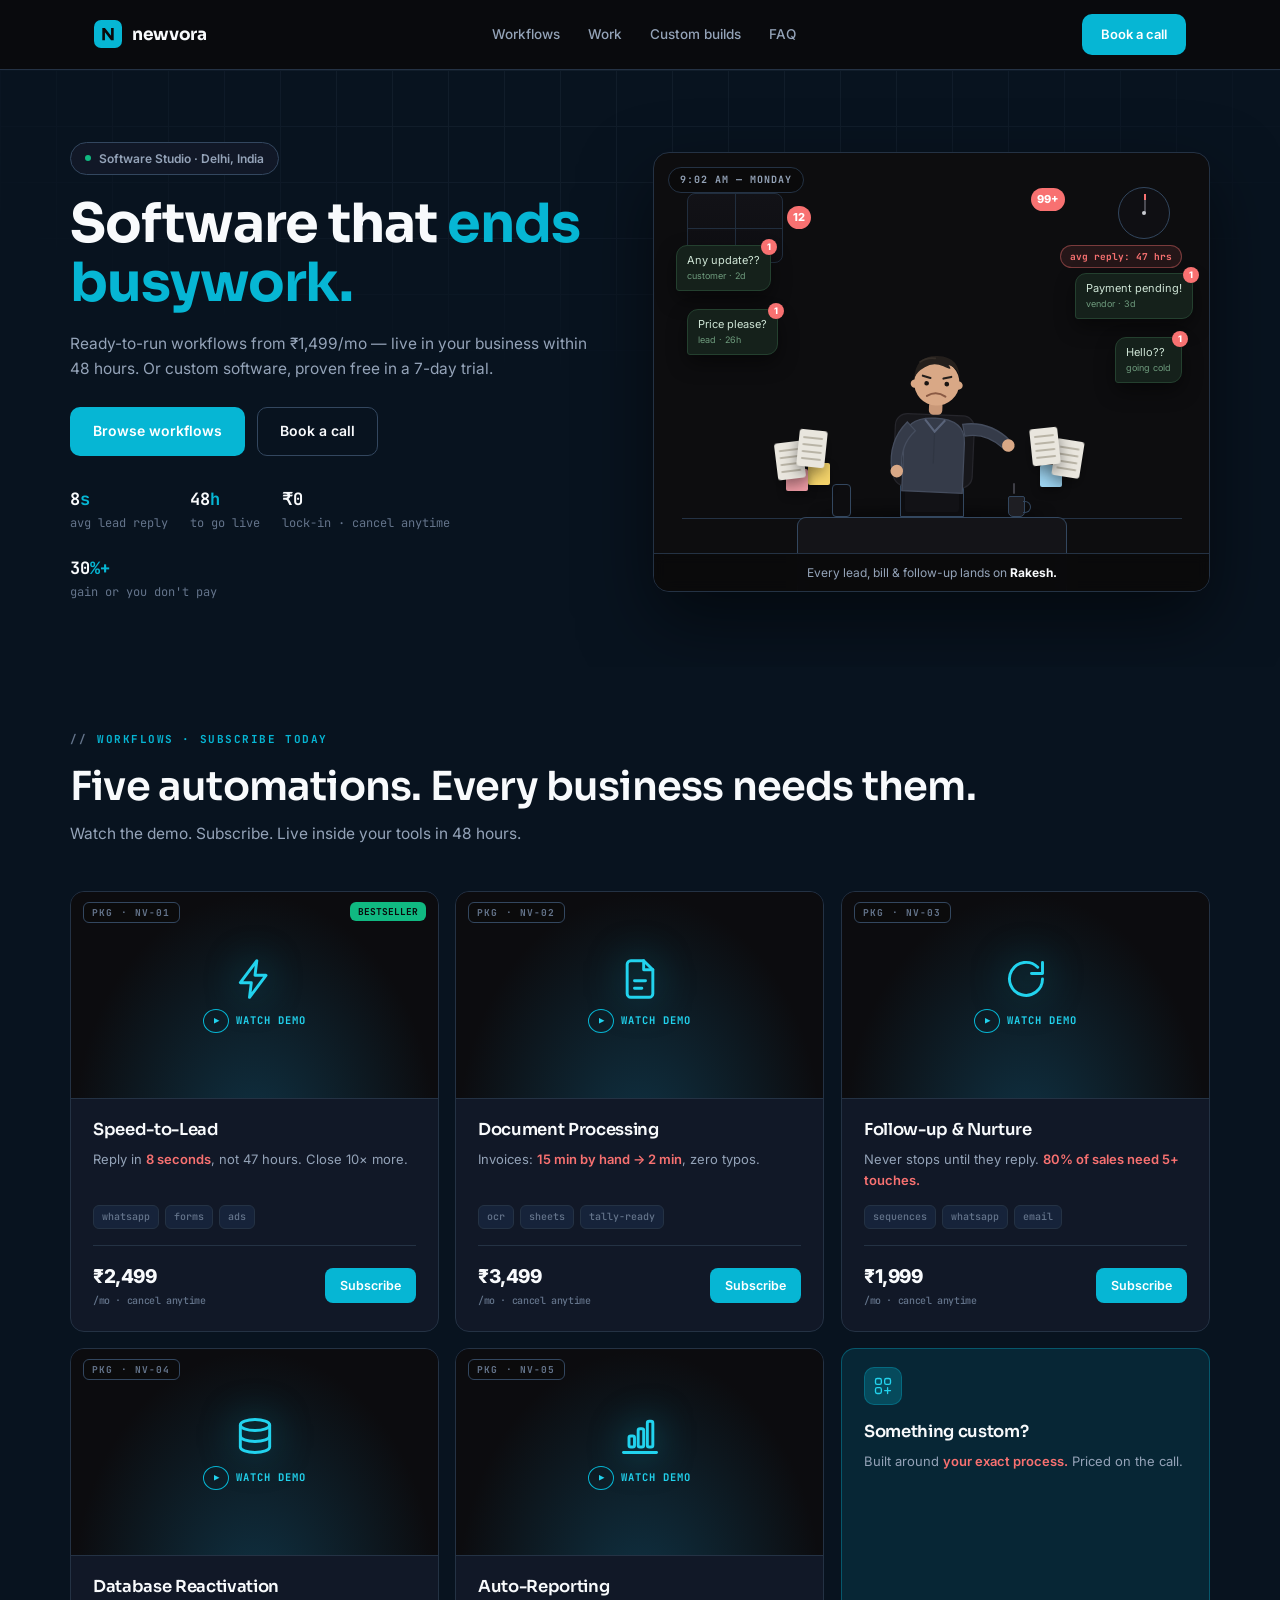
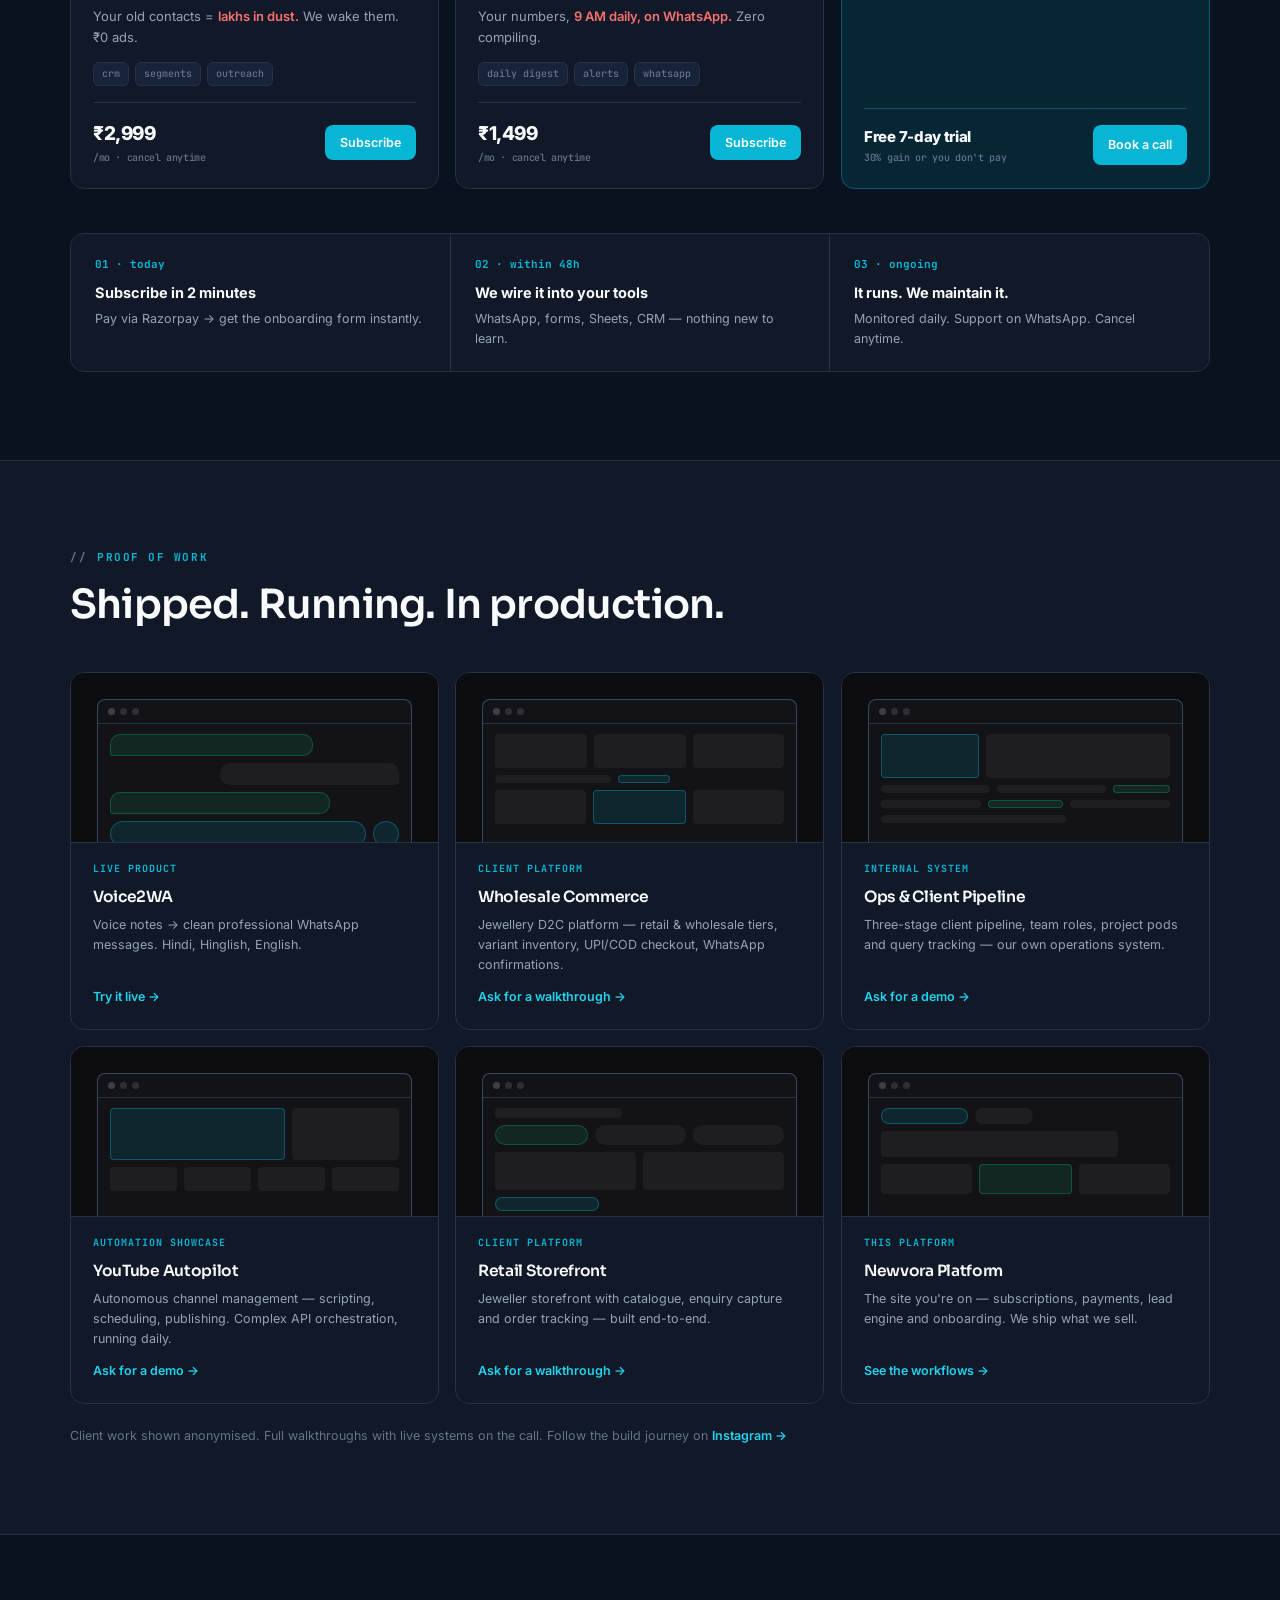
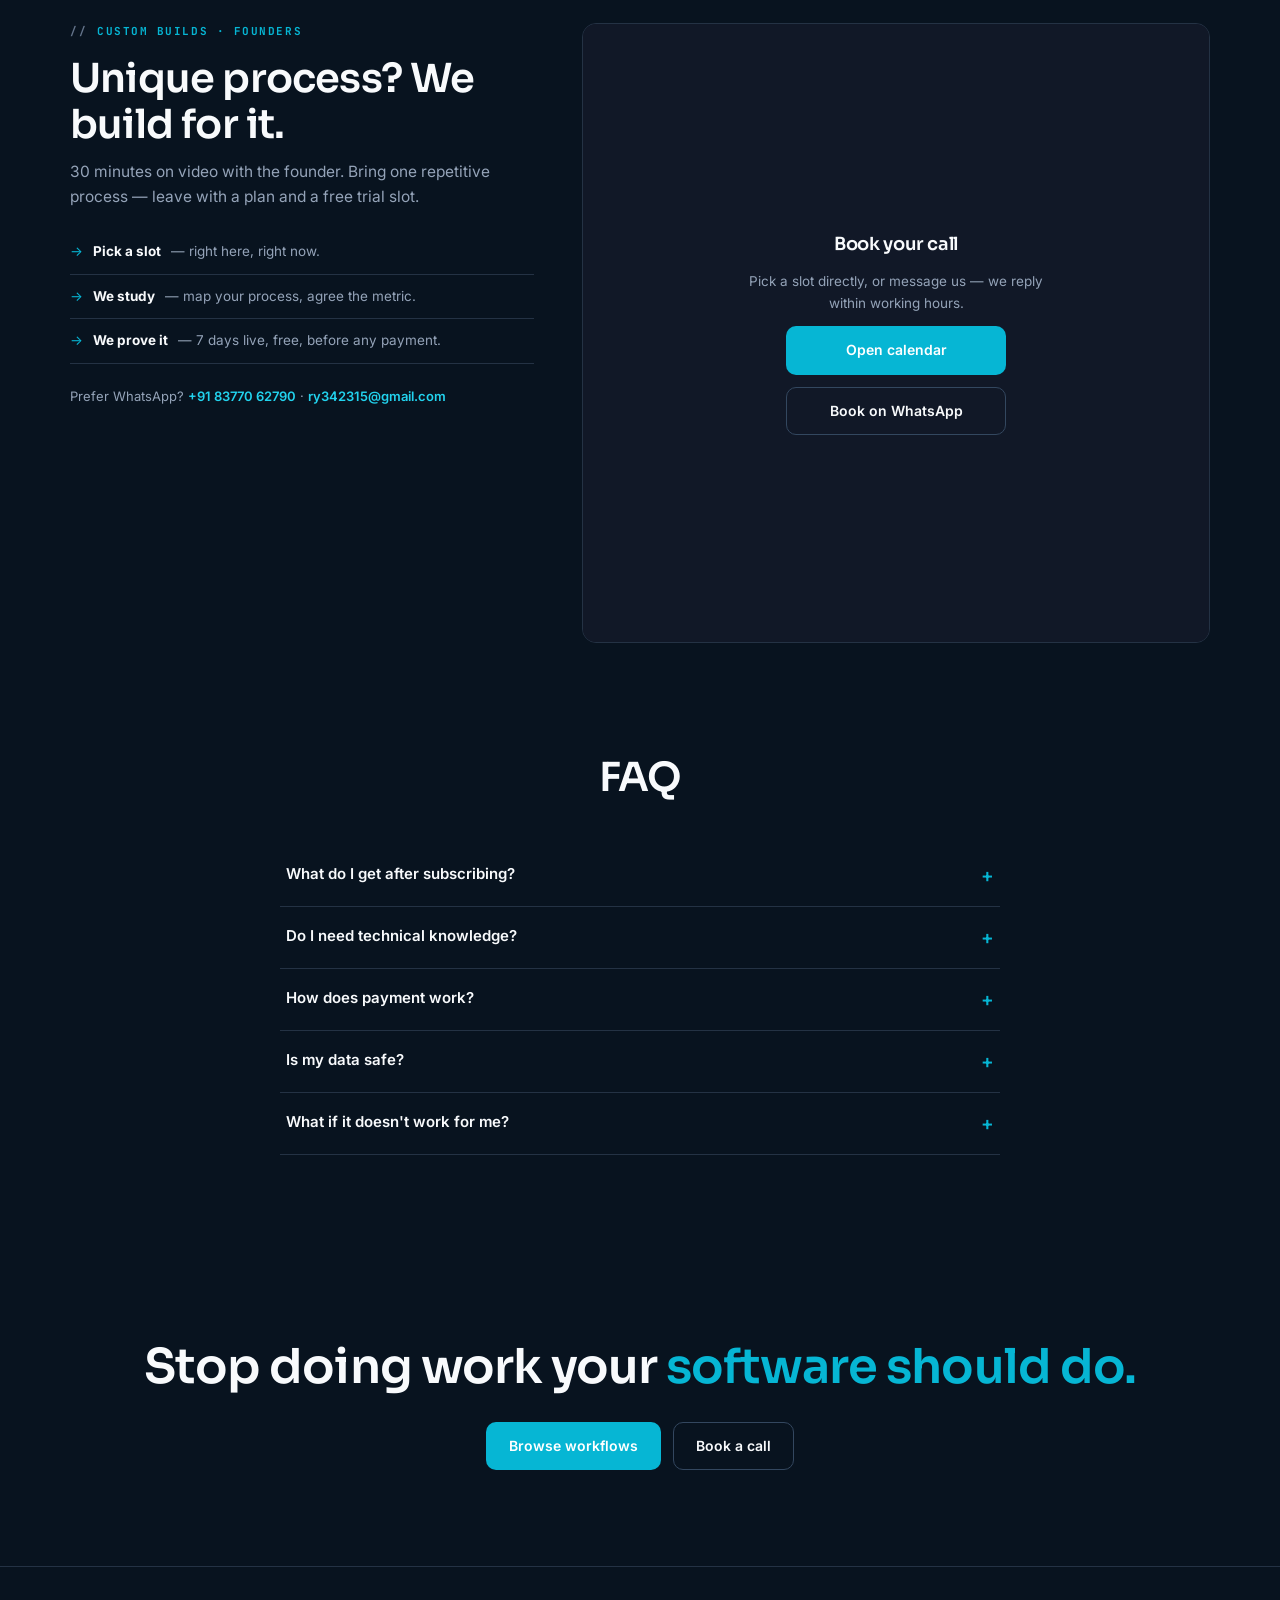
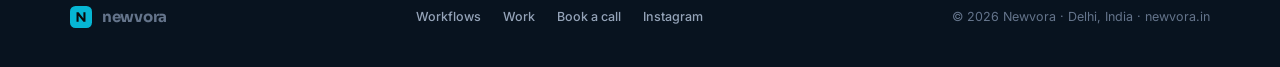
==== commit cb829e4c: "v5.4: Calendly loading state + fallback - no more blank booking box" ====
--- a/index.html
+++ b/index.html
@@ -12,19 +12,19 @@
 <meta property="og:description" content="Workflows that run your business. Live in 48 hours.">
 <meta property="og:type" content="website">
 <meta property="og:url" content="https://newvora.in">
-<link rel="icon" href='data:image/svg+xml,<svg xmlns="http://www.w3.org/2000/svg" viewBox="0 0 32 32"><rect width="32" height="32" rx="8" fill="%236C7CFF"/><path d="M9.5 23V9h3l7 9V9h3v14h-3l-7-9v9Z" fill="%230A0A0B"/></svg>'>
+<link rel="icon" href='data:image/svg+xml,<svg xmlns="http://www.w3.org/2000/svg" viewBox="0 0 32 32"><rect width="32" height="32" rx="8" fill="%2306B6D4"/><path d="M9.5 23V9h3l7 9V9h3v14h-3l-7-9v9Z" fill="%230A0A0B"/></svg>'>
 <link rel="preconnect" href="https://fonts.googleapis.com">
 <link rel="preconnect" href="https://fonts.gstatic.com" crossorigin>
-<link href="https://fonts.googleapis.com/css2?family=Inter:wght@400;500;600;700;800&family=JetBrains+Mono:wght@500;700&display=swap" rel="stylesheet">
+<link href="https://fonts.googleapis.com/css2?family=Sora:wght@600;700&family=Inter:wght@400;500;600;700&family=JetBrains+Mono:wght@500;700&display=swap" rel="stylesheet">
 <style>
 /* ============ NEWVORA v5 — software-company system: near-black, one accent, Inter ============ */
 :root{
-  --bg:#0A0A0B; --panel:#101012; --panel2:#141417; --line:#1F1F23; --line2:#2A2A30;
-  --text:#F2F2F3; --muted:#9A9CA3; --dim:#6E7076;
-  --accent:#6C7CFF; --accent-soft:#8B97FF; --accent-dim:rgba(108,124,255,.12);
-  --green:#4ADE80; --red:#F87171;
-  /* story stage inherits these (kept names from v4) */
-  --brass:#6C7CFF; --brass-soft:#8B97FF; --ivory:#F2F2F3; --slate:#9A9CA3;
+  /* Premium AI palette — Midnight Navy · Electric Cyan · Emerald */
+  --bg:#08131F; --panel:#111827; --panel2:#16233A; --line:#243244; --line2:#33475F;
+  --text:#F8FAFC; --muted:#94A3B8; --dim:#64748B;
+  --accent:#06B6D4; --accent-soft:#22D3EE; --accent-dim:rgba(6,182,212,.12);
+  --green:#10B981; --red:#F87171;
+  --brass:#06B6D4; --brass-soft:#22D3EE; --ivory:#F8FAFC; --slate:#94A3B8;
   --r:14px; --max:1140px;
 }
 *{box-sizing:border-box;margin:0;padding:0;}
@@ -34,8 +34,10 @@
 a{color:inherit;text-decoration:none;}
 section{padding:88px 24px;}
 .wrap{max-width:var(--max);margin:0 auto;}
-h1,h2,h3{font-weight:700;letter-spacing:-.03em;}
+h1,h2,h3{font-family:'Sora',sans-serif;letter-spacing:-.02em;}
+h1{font-weight:700;} h2,h3{font-weight:600;}
 h2{font-size:clamp(26px,3.8vw,40px);line-height:1.15;margin-bottom:12px;}
+.btn{font-weight:600;} .navlinks{font-weight:500;}
 .mono{font-family:'JetBrains Mono',monospace;}
 .kicker{font-family:'JetBrains Mono',monospace;font-size:11px;font-weight:700;letter-spacing:.14em;text-transform:uppercase;color:var(--accent);margin-bottom:16px;display:flex;align-items:center;gap:10px;}
 .kicker::before{content:"//";color:var(--dim);}
@@ -51,7 +53,7 @@
 /* nav */
 header{position:sticky;top:0;z-index:90;background:rgba(10,10,11,.85);backdrop-filter:blur(16px);border-bottom:1px solid var(--line);}
 .nav{max-width:var(--max);margin:0 auto;display:flex;align-items:center;justify-content:space-between;padding:14px 24px;}
-.logo{display:flex;align-items:center;gap:10px;font-weight:800;font-size:17px;letter-spacing:-.03em;}
+.logo{display:flex;align-items:center;gap:10px;font-family:'Sora',sans-serif;font-weight:700;font-size:17px;letter-spacing:-.02em;}
 .logo svg{width:28px;height:28px;flex-shrink:0;}
 .navlinks{display:flex;gap:28px;font-size:13.5px;font-weight:500;color:var(--muted);}
 .navlinks a:hover{color:var(--text);}
@@ -65,7 +67,7 @@
 .chip{display:inline-flex;align-items:center;gap:8px;font-size:12px;font-weight:600;color:var(--muted);border:1px solid var(--line2);border-radius:100px;padding:6px 14px;margin-bottom:20px;background:var(--panel);}
 .chip .dot{width:6px;height:6px;border-radius:50%;background:var(--green);animation:blink 1.6s infinite;}
 @keyframes blink{0%,100%{opacity:1}50%{opacity:.3}}
-.hero h1{font-size:clamp(34px,4.6vw,54px);line-height:1.08;font-weight:800;}
+.hero h1{font-size:clamp(34px,4.6vw,54px);line-height:1.1;font-weight:700;}
 .hero h1 span{color:var(--accent);}
 .hero .lead{margin:18px 0 26px;}
 .hero-ctas{display:flex;gap:12px;flex-wrap:wrap;}
@@ -107,7 +109,7 @@
 .desk{position:absolute;bottom:0;left:50%;transform:translateX(-50%);width:270px;height:74px;border-radius:9px 9px 0 0;background:#141418;border:1.5px solid var(--line2);border-bottom:none;z-index:2;}
 .laptop{position:absolute;bottom:74px;left:50%;transform:translateX(-50%);width:64px;height:40px;border-radius:5px 5px 0 0;background:#0D0D10;border:1.5px solid var(--line2);z-index:2;transition:.7s;}
 .laptop::after{content:"";position:absolute;inset:4px;border-radius:3px;background:#121216;transition:.7s;}
-.stage.act4 .laptop{border-color:var(--accent);box-shadow:0 0 24px rgba(108,124,255,.45);}
+.stage.act4 .laptop{border-color:var(--accent);box-shadow:0 0 24px rgba(6,182,212,.45);}
 .stage.act4 .laptop::after{background:var(--accent-dim);}
 .coffee{position:absolute;bottom:74px;left:calc(50% + 76px);width:17px;height:21px;background:#1E1E23;border:1.5px solid var(--line2);border-radius:2px 2px 5px 5px;z-index:2;}
 .coffee::after{content:"";position:absolute;right:-7px;top:4px;width:7px;height:10px;border:1.5px solid var(--line2);border-left:none;border-radius:0 6px 6px 0;}
@@ -126,7 +128,7 @@
 @keyframes spinhand{from{transform:translateX(-50%) rotate(0)}to{transform:translateX(-50%) rotate(360deg)}}
 .clocklbl{position:absolute;top:92px;right:calc(7% - 12px);font-family:'JetBrains Mono',monospace;font-size:9.5px;font-weight:700;color:var(--red);background:rgba(248,113,113,.1);border:1px solid rgba(248,113,113,.4);border-radius:100px;padding:3px 9px;z-index:2;transition:.5s;}
 .stage.act3 .clock .hand,.stage.act4 .clock .hand{animation-duration:60s;background:var(--green);}
-.stage.act3 .clocklbl,.stage.act4 .clocklbl{color:var(--green);background:rgba(74,222,128,.1);border-color:rgba(74,222,128,.4);}
+.stage.act3 .clocklbl,.stage.act4 .clocklbl{color:var(--green);background:rgba(16,185,129,.1);border-color:rgba(16,185,129,.4);}
 .bub{position:absolute;max-width:158px;background:#15211B;border:1px solid #24402F;color:#CFE5D6;font-size:11px;line-height:1.4;border-radius:11px 11px 11px 3px;padding:7px 10px;opacity:0;z-index:4;box-shadow:0 8px 20px rgba(0,0,0,.45);}
 .bub .t{display:block;font-size:9px;color:#6E9B7D;margin-top:2px;}
 .bub.unread::after{content:"1";position:absolute;top:-7px;right:-7px;width:16px;height:16px;border-radius:50%;background:var(--red);color:#fff;font-size:9px;font-weight:800;display:flex;align-items:center;justify-content:center;}
@@ -155,7 +157,7 @@
 .stat .l{font-size:10.5px;color:var(--muted);margin-top:5px;max-width:150px;}
 .stage.act2 .stat{animation:statin .6s cubic-bezier(.2,1.3,.4,1) forwards;}
 @keyframes statin{to{opacity:1;transform:translateY(0);}}
-.spark{position:absolute;top:40%;left:50%;transform:translate(-50%,-50%) scale(.4);font-weight:800;letter-spacing:-.03em;font-size:26px;color:var(--accent);opacity:0;text-shadow:0 0 34px rgba(108,124,255,.65);z-index:7;}
+.spark{position:absolute;top:40%;left:50%;transform:translate(-50%,-50%) scale(.4);font-weight:800;letter-spacing:-.03em;font-size:26px;color:var(--accent);opacity:0;text-shadow:0 0 34px rgba(6,182,212,.65);z-index:7;}
 .spark i{font-style:normal;color:var(--text);}
 .stage.act3 .spark{animation:sparkin .9s cubic-bezier(.2,1.4,.4,1) forwards;}
 @keyframes sparkin{to{opacity:1;transform:translate(-50%,-50%) scale(1);}}
@@ -165,11 +167,11 @@
 @keyframes ringout{0%{opacity:.8;width:10px;height:10px;}100%{opacity:0;width:320px;height:320px;}}
 .flow{position:absolute;left:7%;right:7%;top:38%;height:2px;background:var(--line);opacity:0;transition:.5s;z-index:2;}
 .stage.act4 .flow{opacity:1;}
-.fdot{position:absolute;top:-4px;width:9px;height:9px;border-radius:50%;background:var(--accent);box-shadow:0 0 14px rgba(108,124,255,.9);opacity:0;}
+.fdot{position:absolute;top:-4px;width:9px;height:9px;border-radius:50%;background:var(--accent);box-shadow:0 0 14px rgba(6,182,212,.9);opacity:0;}
 .stage.act4 .fdot{animation:travel 2.4s linear infinite;}
 .fdot:nth-child(2){animation-delay:.8s!important;} .fdot:nth-child(3){animation-delay:1.6s!important;}
 @keyframes travel{0%{left:-2%;opacity:0;}8%{opacity:1;}92%{opacity:1;}100%{left:100%;opacity:0;}}
-.chip2{position:absolute;background:rgba(10,10,11,.9);border:1px solid rgba(74,222,128,.5);color:var(--green);font-size:10px;font-weight:700;border-radius:100px;padding:4px 10px;opacity:0;transform:scale(.5);z-index:5;max-width:132px;white-space:nowrap;}
+.chip2{position:absolute;background:rgba(10,10,11,.9);border:1px solid rgba(16,185,129,.5);color:var(--green);font-size:10px;font-weight:700;border-radius:100px;padding:4px 10px;opacity:0;transform:scale(.5);z-index:5;max-width:132px;white-space:nowrap;}
 .stage.act4 .chip2{animation:tickin .55s cubic-bezier(.2,1.5,.4,1) forwards;}
 @keyframes tickin{to{opacity:1;transform:scale(1);}}
 .storycap{position:absolute;bottom:0;left:0;right:0;text-align:center;font-size:12px;color:var(--muted);transition:.4s;padding:9px 14px;z-index:9;background:rgba(10,10,11,.92);border-top:1px solid var(--line);backdrop-filter:blur(6px);}
@@ -183,9 +185,9 @@
 /* ============ PRODUCTS — compact ============ */
 .prodgrid{display:grid;grid-template-columns:repeat(3,1fr);gap:16px;margin-top:44px;}
 .prod{background:var(--panel);border:1px solid var(--line);border-radius:var(--r);padding:0;display:flex;flex-direction:column;transition:.2s;position:relative;overflow:hidden;}
-.prod:hover{border-color:rgba(108,124,255,.45);transform:translateY(-3px);box-shadow:0 20px 50px rgba(0,0,0,.35);}
-.prod .media{position:relative;aspect-ratio:16/9;background:radial-gradient(ellipse at 50% 120%, rgba(108,124,255,.16), #0C0C0F 70%);border-bottom:1px solid var(--line);display:flex;flex-direction:column;align-items:center;justify-content:center;gap:8px;cursor:pointer;}
-.prod .media .glyph{font-size:40px;filter:drop-shadow(0 0 22px rgba(108,124,255,.5));transition:.25s;}
+.prod:hover{border-color:rgba(6,182,212,.45);transform:translateY(-3px);box-shadow:0 20px 50px rgba(0,0,0,.35);}
+.prod .media{position:relative;aspect-ratio:16/9;background:radial-gradient(ellipse at 50% 120%, rgba(6,182,212,.16), #0C0C0F 70%);border-bottom:1px solid var(--line);display:flex;flex-direction:column;align-items:center;justify-content:center;gap:8px;cursor:pointer;}
+.prod .media .glyph{font-size:40px;filter:drop-shadow(0 0 22px rgba(6,182,212,.5));transition:.25s;}
 .prod .media:hover .glyph{transform:scale(1.12);}
 .prod .media .wd{font-family:'JetBrains Mono',monospace;font-size:10.5px;font-weight:700;letter-spacing:.1em;color:var(--accent-soft);display:flex;align-items:center;gap:7px;}
 .prod .media .wd::before{content:"▶";display:inline-flex;align-items:center;justify-content:center;width:22px;height:22px;border-radius:50%;border:1.5px solid var(--accent);font-size:9px;padding-left:2px;transition:.2s;}
@@ -193,7 +195,7 @@
 .prod .sku{position:absolute;top:10px;left:12px;font-family:'JetBrains Mono',monospace;font-size:9.5px;font-weight:700;letter-spacing:.12em;color:var(--dim);border:1px solid var(--line2);border-radius:6px;padding:2px 8px;background:rgba(10,10,11,.6);}
 .prod .pop{position:absolute;top:10px;right:12px;font-family:'JetBrains Mono',monospace;font-size:9.5px;font-weight:700;color:#0A0A0B;background:var(--green);border-radius:6px;padding:2px 8px;}
 .prod .pbody{padding:18px 22px 22px;display:flex;flex-direction:column;flex:1;}
-.prod .ic{width:38px;height:38px;border-radius:10px;background:var(--accent-dim);border:1px solid rgba(108,124,255,.3);display:flex;align-items:center;justify-content:center;font-size:17px;margin-bottom:14px;}
+.prod .ic{width:38px;height:38px;border-radius:10px;background:var(--accent-dim);border:1px solid rgba(6,182,212,.3);display:flex;align-items:center;justify-content:center;font-size:17px;margin-bottom:14px;}
 .prod h3{font-size:16.5px;margin-bottom:6px;}
 .prod .pain{font-size:13px;color:var(--muted);margin-bottom:14px;flex:1;}
 .prod .pain b{color:var(--red);font-weight:600;}
@@ -241,8 +243,8 @@
 .sdoc.on{opacity:1;transform:none;}
 .sdoc .dt{font-weight:800;font-size:10px;letter-spacing:.06em;margin-bottom:8px;}
 .sdoc .dl{height:5px;border-radius:3px;background:#C8C3B4;margin:5px 0;}
-.sdoc .dl.hl{background:rgba(108,124,255,.55);transition:.3s;}
-.scanline{position:absolute;left:0;right:0;height:3px;background:var(--accent);box-shadow:0 0 18px rgba(108,124,255,.9);opacity:0;}
+.sdoc .dl.hl{background:rgba(6,182,212,.55);transition:.3s;}
+.scanline{position:absolute;left:0;right:0;height:3px;background:var(--accent);box-shadow:0 0 18px rgba(6,182,212,.9);opacity:0;}
 .scanline.on{opacity:1;animation:scan 1.6s ease-in-out infinite;}
 @keyframes scan{0%,100%{top:8%}50%{top:88%}}
 /* extraction rows / tables */
@@ -255,7 +257,7 @@
 .tstep{position:relative;padding:0 14px 0 44px;margin-bottom:12px;opacity:.25;transition:.4s;}
 .tstep.on{opacity:1;}
 .tstep::before{content:"";position:absolute;left:18px;top:4px;width:12px;height:12px;border-radius:50%;background:var(--panel2);border:2px solid var(--line2);transition:.4s;}
-.tstep.on::before{background:var(--accent);border-color:var(--accent);box-shadow:0 0 12px rgba(108,124,255,.7);}
+.tstep.on::before{background:var(--accent);border-color:var(--accent);box-shadow:0 0 12px rgba(6,182,212,.7);}
 .tstep.done::before{background:var(--green);border-color:var(--green);box-shadow:none;}
 .tstep .td{font-family:'JetBrains Mono',monospace;font-size:9px;color:var(--dim);text-transform:uppercase;letter-spacing:.1em;}
 .tstep .tm{font-size:11.5px;color:var(--text);font-weight:600;}
@@ -264,17 +266,17 @@
 .crow .av{width:20px;height:20px;border-radius:50%;background:#232329;display:flex;align-items:center;justify-content:center;font-size:10px;flex-shrink:0;}
 .crow .tagx{margin-left:auto;font-family:'JetBrains Mono',monospace;font-size:8.5px;font-weight:700;padding:2px 7px;border-radius:100px;border:1px solid var(--line2);color:var(--dim);transition:.4s;}
 .crow.woke{color:var(--text);}
-.crow.woke .tagx{color:var(--green);border-color:rgba(74,222,128,.5);background:rgba(74,222,128,.08);}
-.crow.msgd .tagx{color:var(--accent-soft);border-color:rgba(108,124,255,.5);}
+.crow.woke .tagx{color:var(--green);border-color:rgba(16,185,129,.5);background:rgba(16,185,129,.08);}
+.crow.msgd .tagx{color:var(--accent-soft);border-color:rgba(6,182,212,.5);}
 /* big counters */
 .bignum{position:absolute;font-family:'JetBrains Mono',monospace;font-weight:700;color:var(--green);opacity:0;transform:scale(.7);transition:.5s;text-align:center;}
 .bignum.on{opacity:1;transform:scale(1);}
 .bignum .bl{display:block;font-size:9.5px;color:var(--dim);font-weight:500;letter-spacing:.1em;text-transform:uppercase;margin-top:4px;}
 /* alert toast */
-.stoast{position:absolute;background:rgba(10,10,11,.95);border:1px solid rgba(74,222,128,.5);color:var(--green);border-radius:10px;padding:9px 14px;font-size:11px;font-weight:700;opacity:0;transform:translateY(-8px);transition:.4s;z-index:8;box-shadow:0 12px 30px rgba(0,0,0,.5);}
+.stoast{position:absolute;background:rgba(10,10,11,.95);border:1px solid rgba(16,185,129,.5);color:var(--green);border-radius:10px;padding:9px 14px;font-size:11px;font-weight:700;opacity:0;transform:translateY(-8px);transition:.4s;z-index:8;box-shadow:0 12px 30px rgba(0,0,0,.5);}
 .stoast.on{opacity:1;transform:none;}
 .stoast.warn{border-color:rgba(248,113,113,.5);color:var(--red);}
-.stoast.ac{border-color:rgba(108,124,255,.5);color:var(--accent-soft);}
+.stoast.ac{border-color:rgba(6,182,212,.5);color:var(--accent-soft);}
 
 /* ============ PROOF OF WORK — portfolio mockups ============ */
 .workgrid{display:grid;grid-template-columns:repeat(3,1fr);gap:16px;margin-top:44px;}
@@ -288,8 +290,8 @@
 .mk{padding:10px 12px;display:flex;flex-direction:column;gap:7px;}
 .mk .row{display:flex;gap:7px;}
 .mkb{border-radius:4px;background:#1D1D22;}
-.mkb.acc{background:var(--accent-dim);border:1px solid rgba(108,124,255,.35);}
-.mkb.grn{background:rgba(74,222,128,.12);border:1px solid rgba(74,222,128,.3);}
+.mkb.acc{background:var(--accent-dim);border:1px solid rgba(6,182,212,.35);}
+.mkb.grn{background:rgba(16,185,129,.12);border:1px solid rgba(16,185,129,.3);}
 .wcard .in{padding:18px 22px 22px;flex:1;display:flex;flex-direction:column;}
 .wcard .wk{font-family:'JetBrains Mono',monospace;font-size:10px;font-weight:700;letter-spacing:.1em;text-transform:uppercase;color:var(--accent);margin-bottom:8px;}
 .wcard h3{font-size:15.5px;margin-bottom:5px;}
@@ -311,7 +313,13 @@
 .book li::before{content:"→";color:var(--accent);}
 .altc{margin-top:22px;font-size:13px;color:var(--muted);}
 .altc a{color:var(--accent-soft);font-weight:600;}
-.calendly-shell{background:var(--panel);border:1px solid var(--line);border-radius:var(--r);overflow:hidden;min-height:620px;}
+.calendly-shell{background:var(--panel);border:1px solid var(--line);border-radius:var(--r);overflow:hidden;min-height:620px;position:relative;}
+.cal-loading{position:absolute;inset:0;display:flex;flex-direction:column;align-items:center;justify-content:center;gap:14px;color:var(--muted);font-size:13px;z-index:1;}
+.cal-spin{width:30px;height:30px;border-radius:50%;border:2.5px solid var(--line2);border-top-color:var(--accent);animation:calspin .9s linear infinite;}
+@keyframes calspin{to{transform:rotate(360deg)}}
+.cal-fallback{position:absolute;inset:0;display:none;flex-direction:column;align-items:center;justify-content:center;gap:12px;text-align:center;padding:30px;z-index:2;background:var(--panel);}
+.cal-fallback p{color:var(--muted);font-size:13.5px;max-width:320px;}
+.cal-fallback .btn{min-width:220px;}
 
 /* faq */
 .faq{max-width:720px;margin:44px auto 0;}
@@ -327,18 +335,39 @@
 .foot .fl{display:flex;gap:22px;font-weight:500;color:var(--muted);}
 .foot .fl a:hover{color:var(--text);}
 
+/* ============ MOTION SYSTEM — reveal, 3D tilt, swipe ============ */
+.reveal{opacity:0;transform:translateY(26px);transition:opacity .7s ease, transform .7s cubic-bezier(.2,.8,.2,1);}
+.reveal.in{opacity:1;transform:none;}
+.prodgrid,.workgrid{perspective:1400px;}
+.prod,.wcard{transform-style:preserve-3d;will-change:transform;}
+.prod.tilting,.wcard.tilting{transition:transform .08s linear;}
+.prod:not(.tilting),.wcard:not(.tilting){transition:transform .5s cubic-bezier(.2,.8,.2,1), border-color .2s, box-shadow .2s;}
+.stage{will-change:transform;transition:transform .3s ease;}
+.glyph-svg{width:44px;height:44px;stroke:var(--accent-soft);fill:none;stroke-width:1.6;stroke-linecap:round;stroke-linejoin:round;filter:drop-shadow(0 0 18px rgba(6,182,212,.55));transition:.25s;}
+.prod .media:hover .glyph-svg{transform:scale(1.12) rotateY(14deg);}
+.swipehint{display:none;font-family:'JetBrains Mono',monospace;font-size:10px;font-weight:700;letter-spacing:.16em;color:var(--dim);text-align:center;margin-top:12px;animation:hintslide 1.8s ease-in-out infinite;}
+@keyframes hintslide{0%,100%{transform:translateX(0);opacity:.6;}50%{transform:translateX(8px);opacity:1;}}
+@media (prefers-reduced-motion: reduce){ .reveal{opacity:1;transform:none;transition:none;} }
+
 @media(max-width:980px){
   .hero .wrap,.book .wrap{grid-template-columns:1fr;}
   .prodgrid,.workgrid{grid-template-columns:1fr 1fr;}
   .steps{grid-template-columns:1fr;}
 }
 @media(max-width:640px){
-  section{padding:64px 18px;}
-  .prodgrid,.workgrid{grid-template-columns:1fr;}
+  section{padding:60px 16px;}
   .stage{height:420px;}
   .navlinks{display:none;position:absolute;top:100%;left:0;right:0;background:var(--bg);border-bottom:1px solid var(--line);flex-direction:column;padding:18px 24px;gap:16px;}
   .navlinks.open{display:flex;}
   .burger{display:block;}
+  /* swipe carousels */
+  .prodgrid,.workgrid{display:flex;overflow-x:auto;scroll-snap-type:x mandatory;gap:14px;padding:6px 4px 14px;margin-left:-4px;margin-right:-4px;-webkit-overflow-scrolling:touch;scrollbar-width:none;perspective:none;}
+  .prodgrid::-webkit-scrollbar,.workgrid::-webkit-scrollbar{display:none;}
+  .prod,.wcard{flex:0 0 84%;scroll-snap-align:center;}
+  .swipehint{display:block;}
+  .metricbar{gap:16px;}
+  .hero h1{font-size:34px;}
+  .hero-ctas .btn{flex:1;}
 }
 </style>
 </head>
@@ -347,7 +376,7 @@
 <header>
   <div class="nav">
     <a href="#top" class="logo">
-      <svg viewBox="0 0 32 32" xmlns="http://www.w3.org/2000/svg"><rect width="32" height="32" rx="8" fill="#6C7CFF"/><path d="M9.5 23V9h3l7 9V9h3v14h-3l-7-9v9Z" fill="#0A0A0B"/></svg>
+      <svg viewBox="0 0 32 32" xmlns="http://www.w3.org/2000/svg"><rect width="32" height="32" rx="8" fill="#06B6D4"/><path d="M9.5 23V9h3l7 9V9h3v14h-3l-7-9v9Z" fill="#0A0A0B"/></svg>
       newvora
     </a>
     <nav class="navlinks" id="navlinks">
@@ -426,7 +455,7 @@
         <div class="bub unread" style="left:4%;top:92px;animation-delay:.4s;">Any update??<span class="t">customer · 2d</span></div>
         <div class="bub unread" style="left:6%;top:156px;animation-delay:1.3s;">Price please?<span class="t">lead · 26h</span></div>
         <div class="bub unread" style="right:3%;top:120px;animation-delay:.9s;">Payment pending!<span class="t">vendor · 3d</span></div>
-        <div class="bub unread" style="right:5%;top:184px;animation-delay:1.8s;">Hello?? 🙂<span class="t">going cold</span></div>
+        <div class="bub unread" style="right:5%;top:184px;animation-delay:1.8s;">Hello??<span class="t">going cold</span></div>
         <div class="paper" style="left:22%;bottom:112px;--rot:-7deg;animation-delay:.2s;"></div>
         <div class="paper" style="left:26%;bottom:124px;--rot:6deg;animation-delay:.7s;"></div>
         <div class="paper" style="right:23%;bottom:114px;--rot:9deg;animation-delay:.45s;"></div>
@@ -460,7 +489,7 @@
     <div class="prodgrid">
 
       <div class="prod">
-        <div class="media" onclick="openDemo('speed','Speed-to-Lead')"><span class="sku">PKG · NV-01</span><span class="pop">BESTSELLER</span><span class="glyph">⚡</span><span class="wd">WATCH DEMO</span></div>
+        <div class="media" onclick="openDemo('speed','Speed-to-Lead')"><span class="sku">PKG · NV-01</span><span class="pop">BESTSELLER</span><svg class="glyph-svg" viewBox="0 0 24 24"><path d="M13 2 4 14h6l-1 8 9-12h-6l1-8Z"/></svg><span class="wd">WATCH DEMO</span></div>
         <div class="pbody">
           <h3>Speed-to-Lead</h3>
           <p class="pain">Reply in <b>8 seconds</b>, not 47 hours. Close 10× more.</p>
@@ -473,7 +502,7 @@
       </div>
 
       <div class="prod">
-        <div class="media" onclick="openDemo('docs','Document Processing')"><span class="sku">PKG · NV-02</span><span class="glyph">📄</span><span class="wd">WATCH DEMO</span></div>
+        <div class="media" onclick="openDemo('docs','Document Processing')"><span class="sku">PKG · NV-02</span><svg class="glyph-svg" viewBox="0 0 24 24"><path d="M14 2H7a2 2 0 0 0-2 2v16a2 2 0 0 0 2 2h10a2 2 0 0 0 2-2V7Z"/><path d="M14 2v5h5"/><path d="M9 13h6M9 17h4"/></svg><span class="wd">WATCH DEMO</span></div>
         <div class="pbody">
           <h3>Document Processing</h3>
           <p class="pain">Invoices: <b>15 min by hand → 2 min</b>, zero typos.</p>
@@ -486,7 +515,7 @@
       </div>
 
       <div class="prod">
-        <div class="media" onclick="openDemo('followup','Follow-up & Nurture')"><span class="sku">PKG · NV-03</span><span class="glyph">🔁</span><span class="wd">WATCH DEMO</span></div>
+        <div class="media" onclick="openDemo('followup','Follow-up & Nurture')"><span class="sku">PKG · NV-03</span><svg class="glyph-svg" viewBox="0 0 24 24"><path d="M21 12a9 9 0 1 1-2.6-6.4"/><path d="M21 3v6h-6"/></svg><span class="wd">WATCH DEMO</span></div>
         <div class="pbody">
           <h3>Follow-up &amp; Nurture</h3>
           <p class="pain">Never stops until they reply. <b>80% of sales need 5+ touches.</b></p>
@@ -499,7 +528,7 @@
       </div>
 
       <div class="prod">
-        <div class="media" onclick="openDemo('reactivation','Database Reactivation')"><span class="sku">PKG · NV-04</span><span class="glyph">🪙</span><span class="wd">WATCH DEMO</span></div>
+        <div class="media" onclick="openDemo('reactivation','Database Reactivation')"><span class="sku">PKG · NV-04</span><svg class="glyph-svg" viewBox="0 0 24 24"><ellipse cx="12" cy="6" rx="8" ry="3"/><path d="M4 6v6c0 1.7 3.6 3 8 3s8-1.3 8-3V6"/><path d="M4 12v6c0 1.7 3.6 3 8 3s8-1.3 8-3v-6"/></svg><span class="wd">WATCH DEMO</span></div>
         <div class="pbody">
           <h3>Database Reactivation</h3>
           <p class="pain">Your old contacts = <b>lakhs in dust.</b> We wake them. ₹0 ads.</p>
@@ -512,7 +541,7 @@
       </div>
 
       <div class="prod">
-        <div class="media" onclick="openDemo('reporting','Auto-Reporting')"><span class="sku">PKG · NV-05</span><span class="glyph">📊</span><span class="wd">WATCH DEMO</span></div>
+        <div class="media" onclick="openDemo('reporting','Auto-Reporting')"><span class="sku">PKG · NV-05</span><svg class="glyph-svg" viewBox="0 0 24 24"><path d="M3 21h18"/><rect x="6" y="12" width="3" height="6" rx="1"/><rect x="11" y="8" width="3" height="10" rx="1"/><rect x="16" y="4" width="3" height="14" rx="1"/></svg><span class="wd">WATCH DEMO</span></div>
         <div class="pbody">
           <h3>Auto-Reporting</h3>
           <p class="pain">Your numbers, <b>9 AM daily, on WhatsApp.</b> Zero compiling.</p>
@@ -524,12 +553,12 @@
         </div>
       </div>
 
-      <div class="prod" style="background:var(--accent-dim);border-color:rgba(108,124,255,.35);">
+      <div class="prod" style="background:var(--accent-dim);border-color:rgba(6,182,212,.35);">
         <div class="pbody" style="justify-content:center;">
-          <div class="ic" style="background:rgba(108,124,255,.25);">🧩</div>
+          <div class="ic" style="background:rgba(6,182,212,.25);"><svg class="glyph-svg" style="width:20px;height:20px;filter:none;" viewBox="0 0 24 24"><rect x="3" y="3" width="7" height="7" rx="2"/><rect x="14" y="3" width="7" height="7" rx="2"/><rect x="3" y="14" width="7" height="7" rx="2"/><path d="M17.5 14v7M14 17.5h7"/></svg></div>
           <h3>Something custom?</h3>
           <p class="pain">Built around <b>your exact process.</b> Priced on the call.</p>
-          <div class="buy" style="border-color:rgba(108,124,255,.3);">
+          <div class="buy" style="border-color:rgba(6,182,212,.3);">
             <div class="price" style="font-size:15px;">Free 7-day trial<span>30% gain or you don't pay</span></div>
             <a href="#custom" class="btn btn-acc">Book a call</a>
           </div>
@@ -638,8 +667,18 @@
       </ul>
       <div class="altc">Prefer WhatsApp? <a href="https://wa.me/918377062790" target="_blank" rel="noopener">+91 83770 62790</a> · <a href="mailto:ry342315@gmail.com">ry342315@gmail.com</a></div>
     </div>
-    <div class="calendly-shell">
-      <div class="calendly-inline-widget" data-url="https://calendly.com/ry342315/30min?hide_gdpr_banner=1&background_color=101012&text_color=f2f2f3&primary_color=6c7cff" style="min-width:280px;height:620px;"></div>
+    <div class="calendly-shell" id="calShell">
+      <div class="cal-loading" id="calLoading">
+        <div class="cal-spin"></div>
+        <span>Loading available slots…</span>
+      </div>
+      <div class="calendly-inline-widget" id="calWidget" data-url="https://calendly.com/ry342315/30min?hide_gdpr_banner=1&background_color=111827&text_color=f8fafc&primary_color=06b6d4" style="min-width:280px;height:620px;opacity:0;transition:opacity .4s;"></div>
+      <div class="cal-fallback" id="calFallback">
+        <h3 style="font-size:18px;">Book your call</h3>
+        <p>Pick a slot directly, or message us — we reply within working hours.</p>
+        <a class="btn btn-acc" href="https://calendly.com/ry342315/30min" target="_blank" rel="noopener">Open calendar</a>
+        <a class="btn btn-line" href="https://wa.me/918377062790?text=Hi%20Newvora%2C%20I%27d%20like%20to%20schedule%20a%20video%20call." target="_blank" rel="noopener">Book on WhatsApp</a>
+      </div>
     </div>
   </div>
 </section>
@@ -671,7 +710,7 @@
 
 <footer>
   <div class="foot">
-    <a href="#top" class="logo" style="font-size:15px;"><svg viewBox="0 0 32 32" style="width:22px;height:22px;" xmlns="http://www.w3.org/2000/svg"><rect width="32" height="32" rx="8" fill="#6C7CFF"/><path d="M9.5 23V9h3l7 9V9h3v14h-3l-7-9v9Z" fill="#0A0A0B"/></svg>newvora</a>
+    <a href="#top" class="logo" style="font-size:15px;"><svg viewBox="0 0 32 32" style="width:22px;height:22px;" xmlns="http://www.w3.org/2000/svg"><rect width="32" height="32" rx="8" fill="#06B6D4"/><path d="M9.5 23V9h3l7 9V9h3v14h-3l-7-9v9Z" fill="#0A0A0B"/></svg>newvora</a>
     <nav class="fl">
       <a href="#workflows">Workflows</a><a href="#work">Work</a><a href="#custom">Book a call</a>
       <a href="https://www.instagram.com/reel/DaXYwZ-RBnm/?igsh=MXB1cWQ5MGZjeTEyNw==" target="_blank" rel="noopener">Instagram</a>
@@ -730,7 +769,7 @@
       await loadCheckout();
       new Razorpay({
         key:d.key_id, subscription_id:d.subscription_id, name:'Newvora',
-        description:d.name+' · monthly', theme:{color:'#6C7CFF'},
+        description:d.name+' · monthly', theme:{color:'#06B6D4'},
         handler:(resp)=>{ location.href='/welcome.html?wf='+wf+'&sub='+d.subscription_id+'&pay='+(resp.razorpay_payment_id||''); },
         modal:{ ondismiss:()=>{ b.disabled=false; b.textContent='Subscribe'; } }
       }).open();
@@ -768,12 +807,12 @@
     function type(elm,txt,start){ [...txt].forEach((ch,i)=>at(start+i*46,()=>elm.textContent+=ch)); }
     type(f1,'Priya Sharma',600); type(f2,'98110 4XX21',1400);
     at(2400,()=>{ sb.style.transform='scale(.94)'; sb.textContent='Sent ✓'; sb.style.background='var(--green)'; sb.style.color='#0A0A0B'; });
-    at(2700,()=>{ cap('02','Captured &amp; qualified — in 0.3 seconds'); toast(scene,'ac','⚡ Lead qualified: service = braces, area = Delhi','left:5%;top:62%;'); });
+    at(2700,()=>{ cap('02','Captured &amp; qualified — in 0.3 seconds'); toast(scene,'ac','Lead qualified: service = braces, area = Delhi','left:5%;top:62%;'); });
     at(3600,()=>{ ty.classList.add('on'); cap('03','Your personalised reply is already typing…'); });
-    at(5200,()=>{ ty.classList.remove('on'); wmsg(wc,'out','Hi Priya! 👋 Thanks for reaching out to Sharma Dental. Braces consult is free this week — shall I book you for tomorrow 11 AM?','9:02 AM · sent in 8s'); });
+    at(5200,()=>{ ty.classList.remove('on'); wmsg(wc,'out','Hi Priya! Thanks for reaching out to Sharma Dental. Braces consult is free this week — shall I book you for tomorrow 11 AM?','9:02 AM · sent in 8s'); });
     at(6600,()=>{ cap('04','Replied in 8 seconds. Not 47 hours.'); toast(scene,null,'✓ Owner notified with full context','right:5%;top:66%;'); });
-    at(8200,()=>{ wmsg(wc,'in','Yes please, 11 works! 😍','9:04 AM'); cap('05','10× more likely to convert — she replied in 2 min'); });
-    at(9800,()=>{ toast(scene,null,'📅 Appointment booked — tomorrow 11:00 AM','right:8%;top:78%;'); cap('06','Booked. Zero human effort. Every single lead.'); });
+    at(8200,()=>{ wmsg(wc,'in','Yes please, 11 works!','9:04 AM'); cap('05','10× more likely to convert — she replied in 2 min'); });
+    at(9800,()=>{ toast(scene,null,'✓ Appointment booked — tomorrow 11:00 AM','right:8%;top:78%;'); cap('06','Booked. Zero human effort. Every single lead.'); });
     return 12500;
   },
   /* NV-02 · Document Processing */
@@ -806,7 +845,7 @@
     const chat=panel(scene,'right:5%;top:8%;width:40%;','WhatsApp · Aman');
     const wc=el('div','wchat'); chat.appendChild(wc);
     cap('01','80% of sales need 5+ follow-ups. Humans stop at 1.');
-    const msgs=['Hi Aman! Great talking today — here\'s our brochure 📎','Aman, this client had your exact problem → solved in 3 weeks','This week only: free setup on annual plans 🎁'];
+    const msgs=['Hi Aman! Great talking today — here\'s our brochure','Aman, this client had your exact problem → solved in 3 weeks','This week only: free setup on annual plans'];
     tEls.forEach((t,i)=>at(1200+i*1900,()=>{
       tEls.forEach(x=>x.classList.remove('on')); t.classList.add('on');
       for(let k=0;k<i;k++) tEls[k].classList.add('done');
@@ -824,7 +863,7 @@
     const rowsE=people.map(p=>{ const r=el('div','crow','<span class="av">'+p[0]+'</span>'+p[1]+'<span class="tagx">'+p[2]+'</span>'); list.appendChild(r); return r; });
     cap('01','Every business sits on a goldmine of old contacts…');
     at(1600,()=>{ cap('02','We segment them by their actual history'); rowsE.forEach((r,i)=>at(i*260,()=>{ r.classList.add('msgd'); r.querySelector('.tagx').textContent='segmented'; })); });
-    at(3600,()=>{ cap('03','Personal messages go out — not spam blasts'); rowsE.forEach((r,i)=>at(i*300,()=>{ r.querySelector('.tagx').textContent='✉ sent'; })); });
+    at(3600,()=>{ cap('03','Personal messages go out — not spam blasts'); rowsE.forEach((r,i)=>at(i*300,()=>{ r.querySelector('.tagx').textContent='sent'; })); });
     at(6000,()=>{ cap('04','And they start coming back…'); [0,2,3].forEach((idx,k)=>at(k*800,()=>{ rowsE[idx].classList.add('woke'); rowsE[idx].querySelector('.tagx').textContent='✓ replied'; })); });
     const big=el('div','bignum','₹0<span class="bl">recovered revenue · ₹0 ad spend</span>','right:6%;top:34%;font-size:30px;');
     scene.appendChild(big);
@@ -841,7 +880,7 @@
     const wc=el('div','wchat'); chat.appendChild(wc);
     cap('01','Someone compiles these numbers by hand. Hours, weekly.');
     at(1400,()=>{ document.getElementById('simclk').textContent='9:00 AM'; document.getElementById('simclk').style.color='var(--green)'; cap('02','9:00 AM — your report builds itself'); });
-    at(2000,()=>wmsg(wc,'out','☀️ <b>Daily report — Tue</b><br>Sales: ₹1,84,300 (▲ 12%)<br>Orders: 47 · Returns: 2<br>Pending payments: ₹36,500<br>Top item: Kundan set ×9','9:00 AM · auto'));
+    at(2000,()=>wmsg(wc,'out','<b>Daily report — Tue</b><br>Sales: ₹1,84,300 (▲ 12%)<br>Orders: 47 · Returns: 2<br>Pending payments: ₹36,500<br>Top item: Kundan set ×9','9:00 AM · auto'));
     at(4600,()=>{ cap('03','Pulled live from your tools. Delivered where you already look.'); });
     at(5800,()=>{ toast(scene,'warn','⚠ ALERT · Invoice #221 overdue 7 days — ₹18,000','left:7%;top:64%;'); cap('04','Instant alerts when something needs you'); });
     at(7600,()=>{ toast(scene,null,'✓ Big order: ₹52,000 — auto-confirmed &amp; scheduled','left:10%;top:78%;'); cap('05','No dashboards. No compiling. It just arrives.'); });
@@ -905,6 +944,66 @@
   const s=document.createElement('script');
   s.src='https://assets.calendly.com/assets/external/widget.js'; s.async=true;
   document.body.appendChild(s);
+  // watch for the calendar iframe; if it never arrives, show the fallback instead of a blank box
+  const widget=document.getElementById('calWidget'), loading=document.getElementById('calLoading'), fb=document.getElementById('calFallback');
+  let tries=0;
+  const t=setInterval(()=>{
+    tries++;
+    if(widget && widget.querySelector('iframe')){
+      clearInterval(t); widget.style.opacity='1'; if(loading) loading.style.display='none';
+    } else if(tries>24){ // ~6s
+      clearInterval(t);
+      if(loading) loading.style.display='none';
+      if(widget) widget.style.display='none';
+      if(fb) fb.style.display='flex';
+    }
+  },250);
+  s.onerror=()=>{ clearInterval(t); if(loading) loading.style.display='none'; if(widget) widget.style.display='none'; if(fb) fb.style.display='flex'; };
+})();
+
+/* ============ MOTION: scroll-reveal, 3D tilt, parallax, swipe hints ============ */
+(function(){
+  // scroll reveal
+  const targets=document.querySelectorAll('.prod,.wcard,.step,.qa,section h2,section .lead,section .kicker,.calendly-shell,.steps');
+  targets.forEach((t,i)=>{ t.classList.add('reveal'); t.style.transitionDelay=(i%3)*70+'ms'; });
+  if('IntersectionObserver' in window){
+    const io=new IntersectionObserver(es=>es.forEach(e=>{ if(e.isIntersecting){ e.target.classList.add('in'); io.unobserve(e.target); } }),{threshold:.12});
+    targets.forEach(t=>io.observe(t));
+  } else { targets.forEach(t=>t.classList.add('in')); }
+
+  // 3D tilt on cards (fine pointers only)
+  if(typeof window.matchMedia==='function' && window.matchMedia('(pointer:fine)').matches){
+    document.querySelectorAll('.prod,.wcard').forEach(card=>{
+      card.addEventListener('pointermove',e=>{
+        const r=card.getBoundingClientRect();
+        const x=(e.clientX-r.left)/r.width-.5, y=(e.clientY-r.top)/r.height-.5;
+        card.classList.add('tilting');
+        card.style.transform='rotateY('+(x*9)+'deg) rotateX('+(-y*9)+'deg) translateY(-3px)';
+      });
+      card.addEventListener('pointerleave',()=>{
+        card.classList.remove('tilting');
+        card.style.transform='';
+      });
+    });
+    // hero stage parallax
+    const stage=document.getElementById('story'), hero=document.querySelector('.hero');
+    if(stage&&hero){
+      hero.addEventListener('pointermove',e=>{
+        const r=hero.getBoundingClientRect();
+        const x=(e.clientX-r.left)/r.width-.5, y=(e.clientY-r.top)/r.height-.5;
+        stage.style.transform='perspective(1200px) rotateY('+(x*4)+'deg) rotateX('+(-y*3)+'deg)';
+      });
+      hero.addEventListener('pointerleave',()=>{ stage.style.transform=''; });
+    }
+  }
+
+  // swipe hints on mobile carousels
+  if(window.innerWidth<=640){
+    [['prodgrid','SWIPE TO EXPLORE PACKAGES →'],['workgrid','SWIPE THROUGH OUR WORK →']].forEach(([cls,txt])=>{
+      const g=document.querySelector('.'+cls);
+      if(g){ const h=document.createElement('div'); h.className='swipehint'; h.textContent=txt; g.after(h); }
+    });
+  }
 })();
 </script>
 </body>
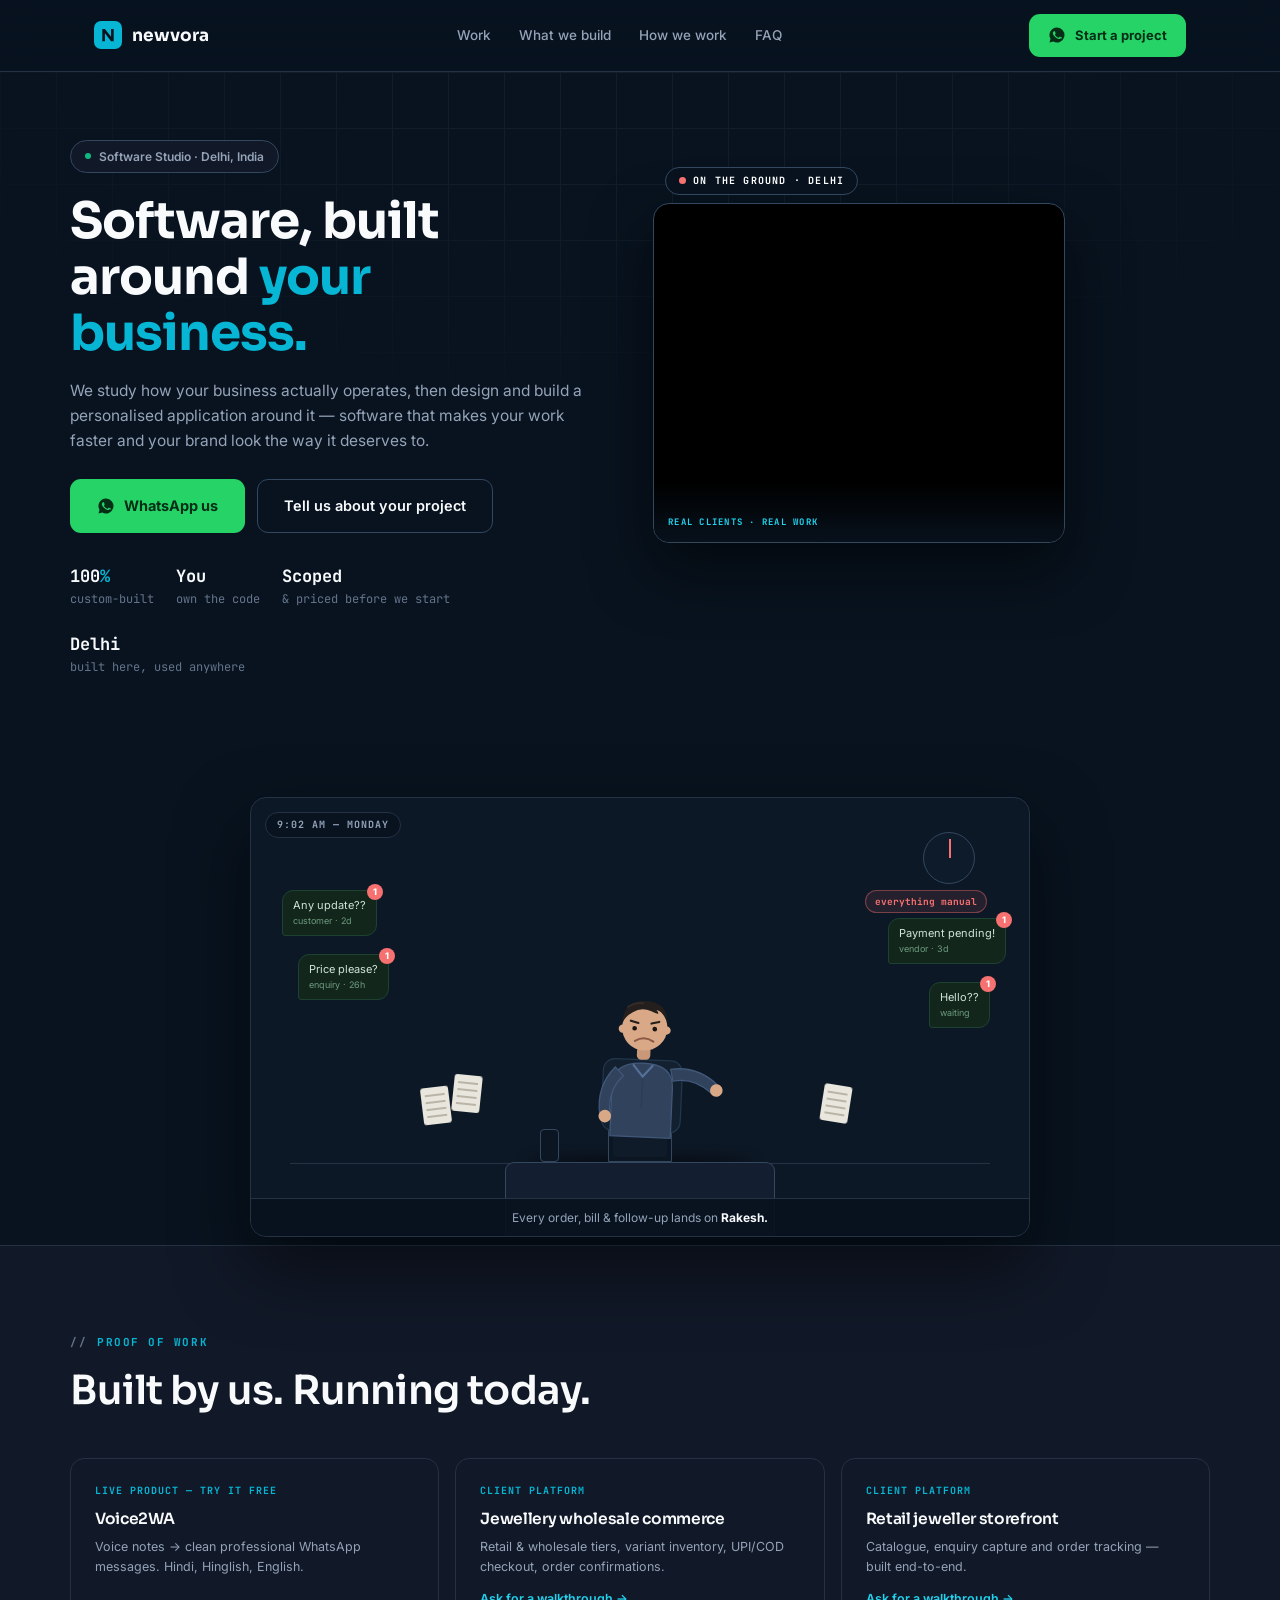
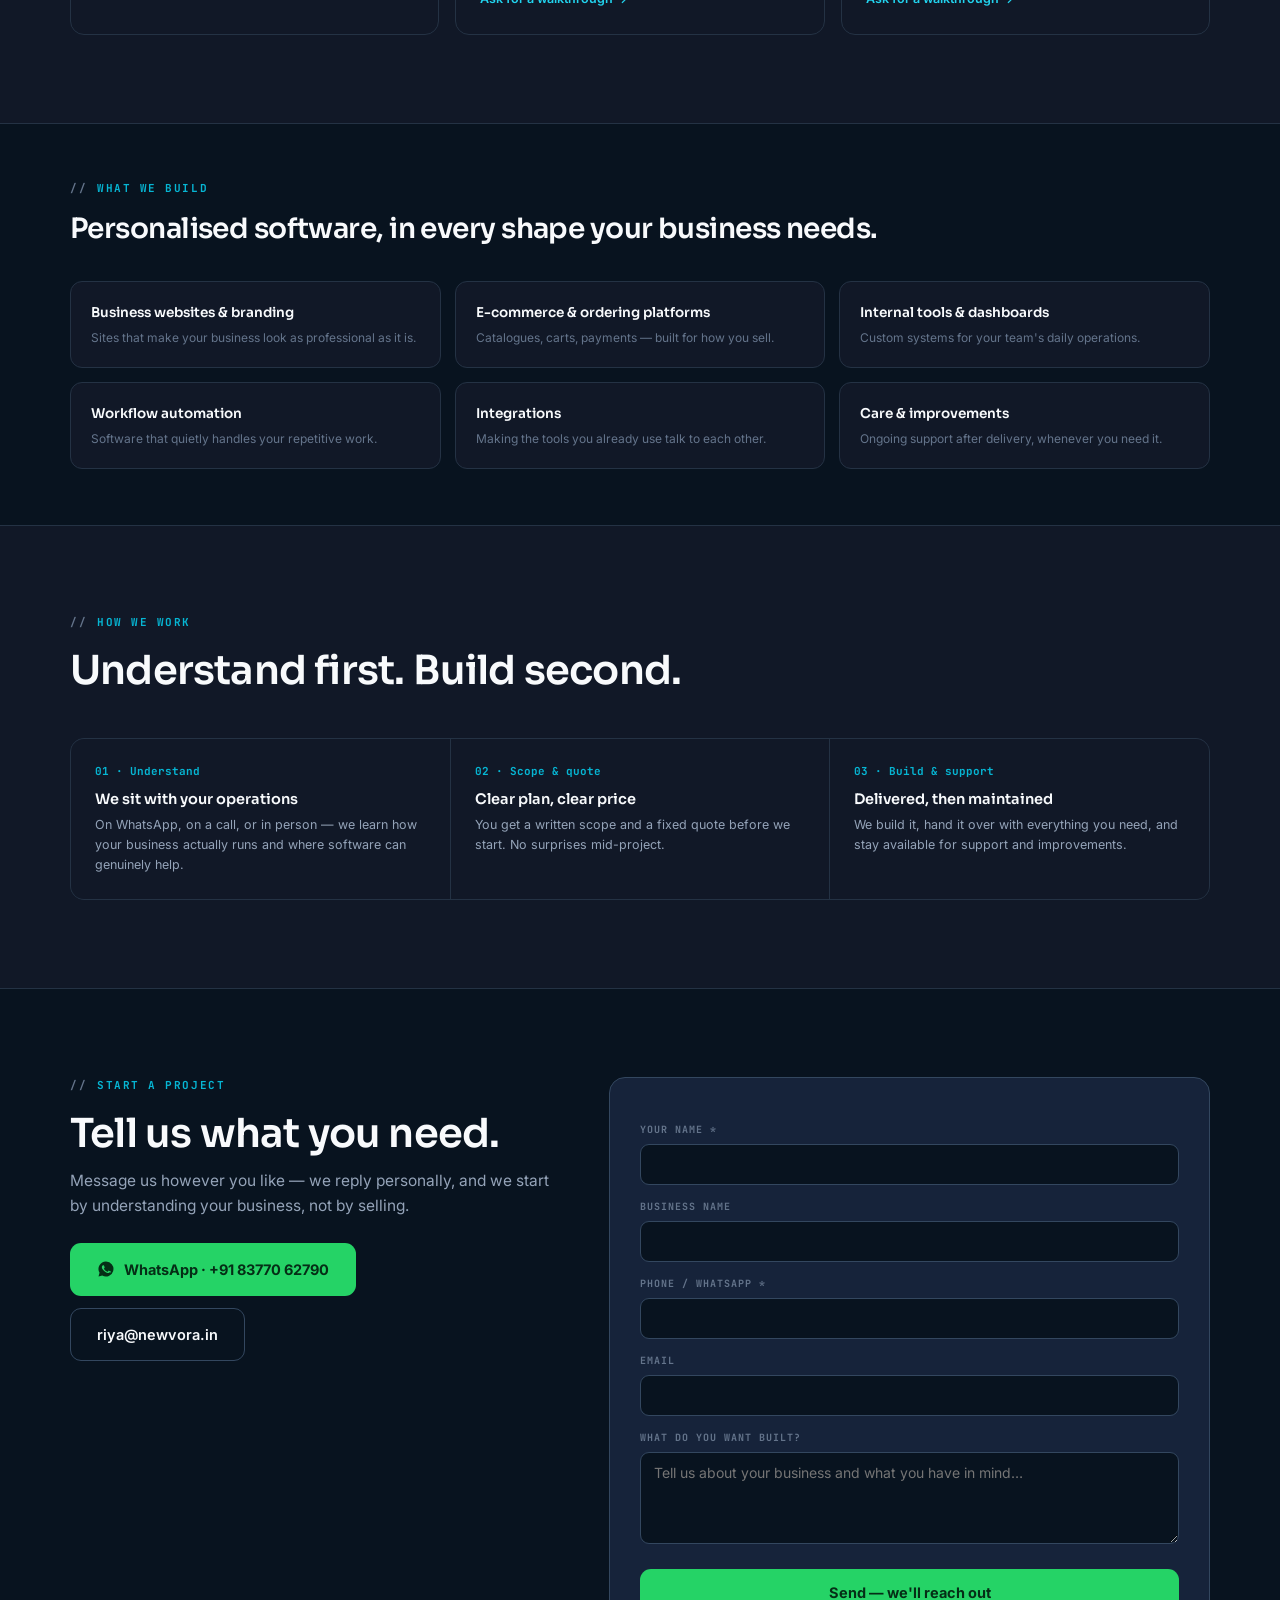
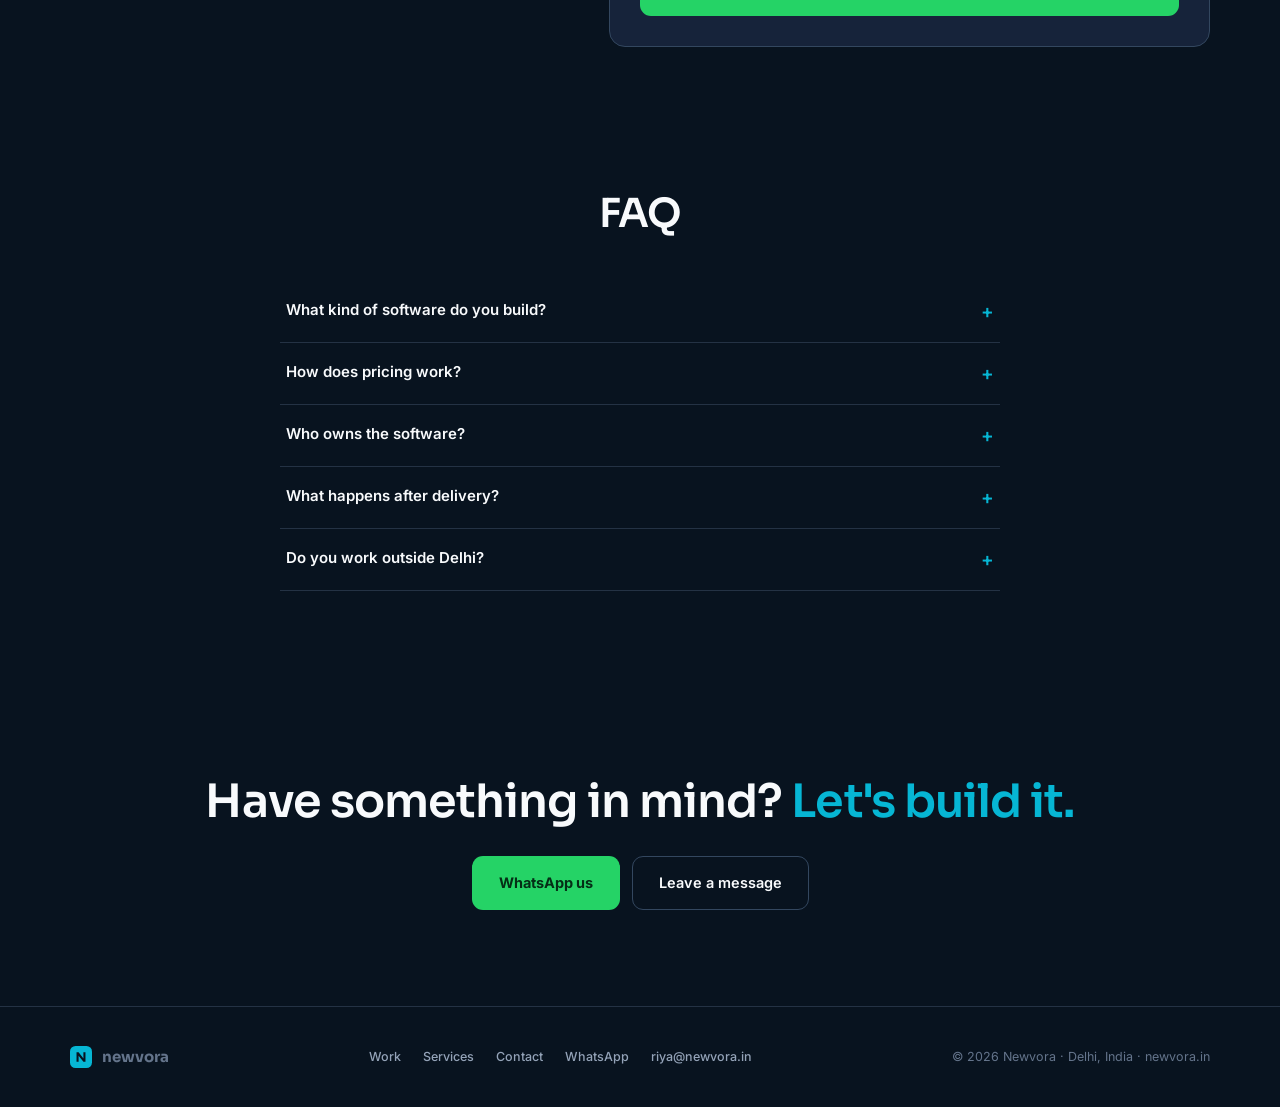
==== commit 19033b4c: "v7: honest repositioning - personalised software studio, form/WhatsApp/email contact" ====
--- a/index.html
+++ b/index.html
@@ -3,13 +3,12 @@
 <head>
 <meta charset="UTF-8">
 <meta name="viewport" content="width=device-width, initial-scale=1.0">
-<title>Newvora — Software Studio | Workflows that run your business</title>
-<meta name="description" content="Newvora builds software that ends busywork. Ready-to-run automation workflows from ₹1,499/mo, or custom software proven free in a 7-day live trial. Delhi, India.">
-<meta name="keywords" content="business automation India, speed to lead, document automation, follow-up automation, automated reporting, custom software Delhi, Newvora">
+<title>Newvora — Personalised software for your business | Delhi</title>
+<meta name="description" content="Newvora is a Delhi-based software studio. We build personalised applications around your operations and workflows — software that makes your business faster and your brand sharper. WhatsApp, email, or leave a message and we'll reach out.">
 <meta name="robots" content="index, follow, max-image-preview:large">
 <link rel="canonical" href="https://newvora.in/">
-<meta property="og:title" content="Newvora — Software Studio">
-<meta property="og:description" content="Workflows that run your business. Live in 48 hours.">
+<meta property="og:title" content="Newvora — Personalised software for your business">
+<meta property="og:description" content="Custom applications, built around how your business actually works.">
 <meta property="og:type" content="website">
 <meta property="og:url" content="https://newvora.in">
 <link rel="icon" href='data:image/svg+xml,<svg xmlns="http://www.w3.org/2000/svg" viewBox="0 0 32 32"><rect width="32" height="32" rx="8" fill="%2306B6D4"/><path d="M9.5 23V9h3l7 9V9h3v14h-3l-7-9v9Z" fill="%230A0A0B"/></svg>'>
@@ -17,77 +16,71 @@
 <link rel="preconnect" href="https://fonts.gstatic.com" crossorigin>
 <link href="https://fonts.googleapis.com/css2?family=Sora:wght@600;700&family=Inter:wght@400;500;600;700&family=JetBrains+Mono:wght@500;700&display=swap" rel="stylesheet">
 <style>
-/* ============ NEWVORA v5 — software-company system: near-black, one accent, Inter ============ */
 :root{
-  /* Premium AI palette — Midnight Navy · Electric Cyan · Emerald */
   --bg:#08131F; --panel:#111827; --panel2:#16233A; --line:#243244; --line2:#33475F;
   --text:#F8FAFC; --muted:#94A3B8; --dim:#64748B;
   --accent:#06B6D4; --accent-soft:#22D3EE; --accent-dim:rgba(6,182,212,.12);
-  --green:#10B981; --red:#F87171;
+  --green:#10B981; --wa:#25D366; --red:#F87171;
   --brass:#06B6D4; --brass-soft:#22D3EE; --ivory:#F8FAFC; --slate:#94A3B8;
   --r:14px; --max:1140px;
 }
 *{box-sizing:border-box;margin:0;padding:0;}
 html{scroll-behavior:smooth;}
 body{background:var(--bg);color:var(--text);font-family:'Inter',system-ui,sans-serif;line-height:1.6;-webkit-font-smoothing:antialiased;font-size:15px;}
-::selection{background:var(--accent);color:#0A0A0B;}
+::selection{background:var(--accent);color:#08131F;}
 a{color:inherit;text-decoration:none;}
 section{padding:88px 24px;}
 .wrap{max-width:var(--max);margin:0 auto;}
 h1,h2,h3{font-family:'Sora',sans-serif;letter-spacing:-.02em;}
 h1{font-weight:700;} h2,h3{font-weight:600;}
 h2{font-size:clamp(26px,3.8vw,40px);line-height:1.15;margin-bottom:12px;}
-.btn{font-weight:600;} .navlinks{font-weight:500;}
 .mono{font-family:'JetBrains Mono',monospace;}
 .kicker{font-family:'JetBrains Mono',monospace;font-size:11px;font-weight:700;letter-spacing:.14em;text-transform:uppercase;color:var(--accent);margin-bottom:16px;display:flex;align-items:center;gap:10px;}
 .kicker::before{content:"//";color:var(--dim);}
-.lead{color:var(--muted);font-size:15.5px;max-width:560px;}
-.btn{display:inline-flex;align-items:center;justify-content:center;gap:8px;font-weight:600;font-size:14px;padding:12px 22px;border-radius:10px;cursor:pointer;transition:.15s;border:1px solid transparent;font-family:'Inter';}
-.btn-acc{background:var(--accent);color:#fff;}
-.btn-acc:hover{background:var(--accent-soft);transform:translateY(-1px);}
+.lead{color:var(--muted);font-size:15.5px;max-width:600px;}
+.btn{display:inline-flex;align-items:center;justify-content:center;gap:9px;font-weight:600;font-size:14.5px;padding:14px 26px;border-radius:11px;cursor:pointer;transition:.15s;border:1px solid transparent;font-family:'Inter';}
+.btn-wa{background:var(--wa);color:#06281731;color:#052e16;font-weight:700;}
+.btn-wa:hover{filter:brightness(1.08);transform:translateY(-1px);}
 .btn-line{border-color:var(--line2);color:var(--text);background:transparent;}
 .btn-line:hover{border-color:var(--accent);color:var(--accent-soft);}
-.btn-ghost{color:var(--muted);background:var(--panel2);border-color:var(--line);}
-.btn-ghost:hover{color:var(--text);border-color:var(--line2);}
-
-/* nav */
-header{position:sticky;top:0;z-index:90;background:rgba(10,10,11,.85);backdrop-filter:blur(16px);border-bottom:1px solid var(--line);}
+.wa-ic{width:18px;height:18px;fill:#052e16;}
+header{position:sticky;top:0;z-index:90;background:rgba(8,19,31,.87);backdrop-filter:blur(16px);border-bottom:1px solid var(--line);}
 .nav{max-width:var(--max);margin:0 auto;display:flex;align-items:center;justify-content:space-between;padding:14px 24px;}
-.logo{display:flex;align-items:center;gap:10px;font-family:'Sora',sans-serif;font-weight:700;font-size:17px;letter-spacing:-.02em;}
-.logo svg{width:28px;height:28px;flex-shrink:0;}
+.logo{display:flex;align-items:center;gap:10px;font-family:'Sora',sans-serif;font-weight:700;font-size:17px;}
+.logo svg{width:28px;height:28px;}
 .navlinks{display:flex;gap:28px;font-size:13.5px;font-weight:500;color:var(--muted);}
 .navlinks a:hover{color:var(--text);}
-.nav .btn{padding:9px 18px;font-size:13px;}
+.nav .btn{padding:10px 18px;font-size:13px;}
 .burger{display:none;background:none;border:1px solid var(--line);color:var(--text);font-size:16px;border-radius:8px;padding:5px 11px;cursor:pointer;}
 
-/* hero — compact, 2-col, blueprint grid */
-.hero{padding:72px 24px 64px;position:relative;overflow:hidden;}
+/* hero */
+.hero{padding:68px 24px 56px;position:relative;overflow:hidden;}
 .hero::before{content:"";position:absolute;inset:0;background-image:linear-gradient(var(--line) 1px, transparent 1px),linear-gradient(90deg, var(--line) 1px, transparent 1px);background-size:56px 56px;opacity:.32;mask-image:radial-gradient(ellipse 80% 70% at 50% 0%, #000 30%, transparent 75%);pointer-events:none;}
 .hero .wrap{display:grid;grid-template-columns:1fr 1.05fr;gap:52px;align-items:center;position:relative;}
 .chip{display:inline-flex;align-items:center;gap:8px;font-size:12px;font-weight:600;color:var(--muted);border:1px solid var(--line2);border-radius:100px;padding:6px 14px;margin-bottom:20px;background:var(--panel);}
 .chip .dot{width:6px;height:6px;border-radius:50%;background:var(--green);animation:blink 1.6s infinite;}
 @keyframes blink{0%,100%{opacity:1}50%{opacity:.3}}
-.hero h1{font-size:clamp(34px,4.6vw,54px);line-height:1.1;font-weight:700;}
-.hero h1 span{color:var(--accent);}
+.hero h1{font-size:clamp(32px,4.4vw,50px);line-height:1.12;}
+.hero h1 span{color:var(--red);}
 .hero .lead{margin:18px 0 26px;}
+.hero .lead b{color:var(--text);}
 .hero-ctas{display:flex;gap:12px;flex-wrap:wrap;}
 .metricbar{display:flex;gap:22px;margin-top:30px;flex-wrap:wrap;}
 .metric{font-family:'JetBrains Mono',monospace;font-size:12px;color:var(--dim);}
-.metric b{display:block;font-size:17px;color:var(--text);font-weight:700;margin-bottom:1px;}
+.metric b{display:block;font-size:17px;color:var(--text);font-weight:700;}
 .metric b i{font-style:normal;color:var(--accent);}
-
-/* ============ STORY STAGE (compact, hero right) — engine reused from v4 ============ */
-.stage{position:relative;height:440px;border-radius:16px;background:#0D0D0F;border:1px solid var(--line);overflow:hidden;box-shadow:0 30px 70px rgba(0,0,0,.5);}
-.acttag{position:absolute;top:14px;left:14px;font-family:'JetBrains Mono',monospace;font-size:10px;font-weight:700;letter-spacing:.1em;text-transform:uppercase;color:var(--muted);border:1px solid var(--line);border-radius:100px;padding:4px 11px;transition:.4s;z-index:8;background:rgba(10,10,11,.8);}
+.metric b i.bad{color:var(--red);}
+
+/* stage (Rakesh) — engine from v5, compact */
+.stage{position:relative;height:440px;border-radius:16px;background:#0D1826;border:1px solid var(--line);overflow:hidden;box-shadow:0 30px 70px rgba(0,0,0,.5);will-change:transform;transition:transform .3s ease;}
+.acttag{position:absolute;top:14px;left:14px;font-family:'JetBrains Mono',monospace;font-size:10px;font-weight:700;letter-spacing:.1em;text-transform:uppercase;color:var(--muted);border:1px solid var(--line);border-radius:100px;padding:4px 11px;transition:.4s;z-index:8;background:rgba(8,19,31,.8);}
 .stage.act3 .acttag,.stage.act4 .acttag{color:var(--accent);border-color:var(--accent);}
 .scene{position:absolute;inset:0;}
 .floorline{position:absolute;bottom:72px;left:5%;right:5%;height:1px;background:var(--line);}
-.windowbg{position:absolute;top:40px;left:6%;width:96px;height:70px;border-radius:8px;border:1.5px solid var(--line);background:linear-gradient(180deg,#131318,#0F0F13);opacity:.9;}
-.windowbg::before{content:"";position:absolute;inset:0;border-left:1.5px solid var(--line);left:50%;}
-.windowbg::after{content:"";position:absolute;inset:0;border-top:1.5px solid var(--line);top:50%;}
 .human{position:absolute;bottom:73px;left:50%;transform:translateX(-50%);width:210px;height:210px;z-index:3;}
 .human svg{width:100%;height:100%;overflow:visible;}
-#hgroup{transition:transform .9s ease;transform-origin:125px 210px;}
+#hgroup{transition:transform .9s ease;transform-origin:125px 210px;animation:breathe 3.6s ease-in-out infinite;}
+@keyframes breathe{0%,100%{scale:1;}50%{scale:1.008 1.015;}}
 .stage.act1 #hgroup,.stage.act2 #hgroup{transform:translateY(9px) rotate(2.5deg);}
 .stage.act4 #hgroup{transform:translateY(0) rotate(0);}
 #armL,#armR{transition:transform .9s ease;}
@@ -106,58 +99,43 @@
 .sweat{position:absolute;top:44px;left:56%;width:8px;height:12px;background:#7FC8EE;border-radius:50% 50% 60% 60%;opacity:0;z-index:4;}
 .stage.act1 .sweat,.stage.act2 .sweat{animation:sweatdrop 2.2s ease-in infinite .6s;}
 @keyframes sweatdrop{0%{opacity:0;transform:translateY(0);}15%{opacity:.9;}70%{opacity:.9;transform:translateY(24px);}100%{opacity:0;transform:translateY(32px);}}
-.desk{position:absolute;bottom:0;left:50%;transform:translateX(-50%);width:270px;height:74px;border-radius:9px 9px 0 0;background:#141418;border:1.5px solid var(--line2);border-bottom:none;z-index:2;}
-.laptop{position:absolute;bottom:74px;left:50%;transform:translateX(-50%);width:64px;height:40px;border-radius:5px 5px 0 0;background:#0D0D10;border:1.5px solid var(--line2);z-index:2;transition:.7s;}
-.laptop::after{content:"";position:absolute;inset:4px;border-radius:3px;background:#121216;transition:.7s;}
+.deskshadow{position:absolute;bottom:70px;left:50%;transform:translateX(-50%);width:230px;height:10px;border-radius:50%;background:rgba(0,0,0,.55);filter:blur(6px);z-index:1;}
+.desk{position:absolute;bottom:0;left:50%;transform:translateX(-50%);width:270px;height:74px;border-radius:9px 9px 0 0;background:#131F30;border:1.5px solid var(--line2);border-bottom:none;z-index:2;}
+.laptop{position:absolute;bottom:74px;left:50%;transform:translateX(-50%);width:64px;height:40px;border-radius:5px 5px 0 0;background:#0B1622;border:1.5px solid var(--line2);z-index:2;transition:.7s;}
+.laptop::after{content:"";position:absolute;inset:4px;border-radius:3px;background:#101B29;transition:.7s;}
 .stage.act4 .laptop{border-color:var(--accent);box-shadow:0 0 24px rgba(6,182,212,.45);}
 .stage.act4 .laptop::after{background:var(--accent-dim);}
-.coffee{position:absolute;bottom:74px;left:calc(50% + 76px);width:17px;height:21px;background:#1E1E23;border:1.5px solid var(--line2);border-radius:2px 2px 5px 5px;z-index:2;}
-.coffee::after{content:"";position:absolute;right:-7px;top:4px;width:7px;height:10px;border:1.5px solid var(--line2);border-left:none;border-radius:0 6px 6px 0;}
-.steam{position:absolute;bottom:97px;left:calc(50% + 81px);width:2px;height:11px;border-radius:2px;background:#3E3E46;animation:steam 2.4s ease-in-out infinite;z-index:2;}
-@keyframes steam{0%,100%{opacity:.2;transform:translateY(0) scaleY(.7);}50%{opacity:.7;transform:translateY(-6px) scaleY(1.15);}}
-.phone{position:absolute;bottom:74px;left:calc(50% - 100px);width:19px;height:33px;background:#0D0D10;border:1.5px solid var(--line2);border-radius:4px;z-index:2;}
+.phone{position:absolute;bottom:74px;left:calc(50% - 100px);width:19px;height:33px;background:#0B1622;border:1.5px solid var(--line2);border-radius:4px;z-index:2;}
 .stage.act1 .phone{animation:buzz .28s linear infinite;}
-@keyframes buzz{0%,100%{transform:rotate(0)}25%{transform:rotate(-5deg) translateX(-1px)}75%{transform:rotate(5deg) translateX(1px)}}
-.sticky{position:absolute;width:22px;height:22px;border-radius:2px;opacity:0;z-index:2;box-shadow:0 4px 8px rgba(0,0,0,.35);}
-.stage.act1 .sticky{animation:pop .5s forwards;}
-.stage.act3 .sticky,.stage.act4 .sticky{animation:swirl 1s ease-in forwards;}
-.clock{position:absolute;top:34px;right:7%;width:52px;height:52px;border-radius:50%;border:1.5px solid var(--line2);background:#0F0F13;z-index:2;}
+@keyframes buzz{0%,100%{transform:rotate(0)}25%{transform:rotate(-5deg)}75%{transform:rotate(5deg)}}
+.clock{position:absolute;top:34px;right:7%;width:52px;height:52px;border-radius:50%;border:1.5px solid var(--line2);background:#0E1B2B;z-index:2;}
 .clock .hand{position:absolute;left:50%;bottom:50%;width:2px;height:19px;background:var(--red);transform-origin:bottom center;animation:spinhand 2.4s linear infinite;}
-.clock .hand2{position:absolute;left:50%;bottom:50%;width:2px;height:13px;background:#4A4A52;transform-origin:bottom center;animation:spinhand 14s linear infinite;}
-.clock::after{content:"";position:absolute;left:50%;top:50%;width:4px;height:4px;border-radius:50%;background:#C9CBD1;transform:translate(-50%,-50%);z-index:2;}
 @keyframes spinhand{from{transform:translateX(-50%) rotate(0)}to{transform:translateX(-50%) rotate(360deg)}}
 .clocklbl{position:absolute;top:92px;right:calc(7% - 12px);font-family:'JetBrains Mono',monospace;font-size:9.5px;font-weight:700;color:var(--red);background:rgba(248,113,113,.1);border:1px solid rgba(248,113,113,.4);border-radius:100px;padding:3px 9px;z-index:2;transition:.5s;}
 .stage.act3 .clock .hand,.stage.act4 .clock .hand{animation-duration:60s;background:var(--green);}
 .stage.act3 .clocklbl,.stage.act4 .clocklbl{color:var(--green);background:rgba(16,185,129,.1);border-color:rgba(16,185,129,.4);}
-.bub{position:absolute;max-width:158px;background:#15211B;border:1px solid #24402F;color:#CFE5D6;font-size:11px;line-height:1.4;border-radius:11px 11px 11px 3px;padding:7px 10px;opacity:0;z-index:4;box-shadow:0 8px 20px rgba(0,0,0,.45);}
+.bub{position:absolute;max-width:158px;background:#12261C;border:1px solid #1E4230;color:#CFE5D6;font-size:11px;line-height:1.4;border-radius:11px 11px 11px 3px;padding:7px 10px;opacity:0;z-index:4;}
 .bub .t{display:block;font-size:9px;color:#6E9B7D;margin-top:2px;}
 .bub.unread::after{content:"1";position:absolute;top:-7px;right:-7px;width:16px;height:16px;border-radius:50%;background:var(--red);color:#fff;font-size:9px;font-weight:800;display:flex;align-items:center;justify-content:center;}
 .stage.act1 .bub{animation:bubin .55s cubic-bezier(.3,1.4,.4,1) forwards;}
-@keyframes bubin{from{opacity:0;transform:translateY(14px) scale(.85);}to{opacity:1;transform:translateY(0) scale(1);}}
+@keyframes bubin{from{opacity:0;transform:translateY(14px) scale(.85);}to{opacity:1;transform:none;}}
 .stage.act2 .bub{opacity:1;}
 .stage.act3 .bub,.stage.act4 .bub{animation:swirl .9s ease-in forwards;}
 @keyframes swirl{to{opacity:0;transform:translateY(-220px) translateX(170px) rotate(38deg) scale(.6);}}
-.paper{position:absolute;width:28px;height:37px;background:#E9E6DE;border-radius:3px;opacity:0;box-shadow:0 6px 14px rgba(0,0,0,.4);z-index:2;}
-.paper::before,.paper::after{content:"";position:absolute;left:4px;right:4px;height:2px;background:#B9B4A6;border-radius:2px;}
+.paper{position:absolute;width:28px;height:37px;background:#E9E6DE;border-radius:3px;opacity:0;z-index:2;}
+.paper::before,.paper::after{content:"";position:absolute;left:4px;right:4px;height:2px;background:#B9B4A6;}
 .paper::before{top:7px;} .paper::after{top:14px;box-shadow:0 7px 0 #B9B4A6, 0 14px 0 #B9B4A6;}
 .stage.act1 .paper{animation:drop 1.1s cubic-bezier(.5,1.6,.4,1) forwards;}
 .stage.act2 .paper{opacity:1;}
 @keyframes drop{0%{opacity:0;transform:translateY(-280px) rotate(var(--rot,8deg));}70%{opacity:1;}100%{opacity:1;transform:translateY(0) rotate(var(--rot,8deg));}}
-.ping{position:absolute;min-width:23px;height:23px;border-radius:100px;background:var(--red);color:#fff;font-size:11px;font-weight:800;display:flex;align-items:center;justify-content:center;padding:0 6px;opacity:0;z-index:4;}
-.stage.act1 .ping{animation:pop .5s forwards, pulse 1.6s 1s infinite;}
-.stage.act2 .ping{opacity:1;}
-@keyframes pop{from{opacity:0;transform:scale(.3);}to{opacity:1;transform:scale(1);}}
-@keyframes pulse{0%{box-shadow:0 0 0 0 rgba(248,113,113,.45);}70%{box-shadow:0 0 0 12px rgba(248,113,113,0);}100%{box-shadow:0 0 0 0 rgba(248,113,113,0);}}
 .stage.act3 .paper,.stage.act4 .paper{animation:swirl .9s ease-in forwards;}
-.stage.act3 .ping,.stage.act4 .ping{animation:fadeout .5s forwards;}
-@keyframes fadeout{to{opacity:0;transform:scale(.4);}}
 .statwrap{position:absolute;inset:0;display:flex;align-items:center;justify-content:center;gap:12px;flex-wrap:wrap;padding:0 6%;z-index:6;pointer-events:none;}
-.stat{background:rgba(10,10,11,.93);border:1px solid rgba(248,113,113,.4);border-radius:12px;padding:13px 16px;text-align:center;opacity:0;transform:translateY(16px);min-width:128px;}
-.stat .n{font-family:'JetBrains Mono',monospace;font-size:22px;font-weight:700;color:var(--red);line-height:1;}
+.stat{background:rgba(8,19,31,.93);border:1px solid rgba(248,113,113,.4);border-radius:12px;padding:13px 16px;text-align:center;opacity:0;transform:translateY(16px);min-width:128px;}
+.stat .n{font-family:'JetBrains Mono',monospace;font-size:22px;font-weight:700;color:var(--red);}
 .stat .l{font-size:10.5px;color:var(--muted);margin-top:5px;max-width:150px;}
 .stage.act2 .stat{animation:statin .6s cubic-bezier(.2,1.3,.4,1) forwards;}
-@keyframes statin{to{opacity:1;transform:translateY(0);}}
-.spark{position:absolute;top:40%;left:50%;transform:translate(-50%,-50%) scale(.4);font-weight:800;letter-spacing:-.03em;font-size:26px;color:var(--accent);opacity:0;text-shadow:0 0 34px rgba(6,182,212,.65);z-index:7;}
+@keyframes statin{to{opacity:1;transform:none;}}
+.spark{position:absolute;top:40%;left:50%;transform:translate(-50%,-50%) scale(.4);font-family:'Sora';font-weight:700;font-size:26px;color:var(--accent);opacity:0;text-shadow:0 0 34px rgba(6,182,212,.65);z-index:7;}
 .spark i{font-style:normal;color:var(--text);}
 .stage.act3 .spark{animation:sparkin .9s cubic-bezier(.2,1.4,.4,1) forwards;}
 @keyframes sparkin{to{opacity:1;transform:translate(-50%,-50%) scale(1);}}
@@ -165,194 +143,87 @@
 .ring{position:absolute;top:40%;left:50%;width:10px;height:10px;border-radius:50%;border:1.5px solid var(--accent);transform:translate(-50%,-50%);opacity:0;z-index:6;}
 .stage.act3 .ring{animation:ringout 1.4s ease-out .15s infinite;}
 @keyframes ringout{0%{opacity:.8;width:10px;height:10px;}100%{opacity:0;width:320px;height:320px;}}
-.flow{position:absolute;left:7%;right:7%;top:38%;height:2px;background:var(--line);opacity:0;transition:.5s;z-index:2;}
-.stage.act4 .flow{opacity:1;}
-.fdot{position:absolute;top:-4px;width:9px;height:9px;border-radius:50%;background:var(--accent);box-shadow:0 0 14px rgba(6,182,212,.9);opacity:0;}
-.stage.act4 .fdot{animation:travel 2.4s linear infinite;}
-.fdot:nth-child(2){animation-delay:.8s!important;} .fdot:nth-child(3){animation-delay:1.6s!important;}
-@keyframes travel{0%{left:-2%;opacity:0;}8%{opacity:1;}92%{opacity:1;}100%{left:100%;opacity:0;}}
-.chip2{position:absolute;background:rgba(10,10,11,.9);border:1px solid rgba(16,185,129,.5);color:var(--green);font-size:10px;font-weight:700;border-radius:100px;padding:4px 10px;opacity:0;transform:scale(.5);z-index:5;max-width:132px;white-space:nowrap;}
+.chip2{position:absolute;background:rgba(8,19,31,.9);border:1px solid rgba(16,185,129,.5);color:var(--green);font-size:10px;font-weight:700;border-radius:100px;padding:4px 10px;opacity:0;transform:scale(.5);z-index:5;white-space:nowrap;}
 .stage.act4 .chip2{animation:tickin .55s cubic-bezier(.2,1.5,.4,1) forwards;}
 @keyframes tickin{to{opacity:1;transform:scale(1);}}
-.storycap{position:absolute;bottom:0;left:0;right:0;text-align:center;font-size:12px;color:var(--muted);transition:.4s;padding:9px 14px;z-index:9;background:rgba(10,10,11,.92);border-top:1px solid var(--line);backdrop-filter:blur(6px);}
+.storycap{position:absolute;bottom:0;left:0;right:0;text-align:center;font-size:12px;color:var(--muted);transition:.4s;padding:9px 14px;z-index:9;background:rgba(8,19,31,.92);border-top:1px solid var(--line);}
 .storycap b{color:var(--text);}
 .stage.act4 .storycap b{color:var(--accent-soft);}
-/* lifelike breathing */
-#hgroup{animation:breathe 3.6s ease-in-out infinite;}
-@keyframes breathe{0%,100%{scale:1;}50%{scale:1.008 1.015;}}
-.deskshadow{position:absolute;bottom:70px;left:50%;transform:translateX(-50%);width:230px;height:10px;border-radius:50%;background:rgba(0,0,0,.55);filter:blur(6px);z-index:1;}
-
-/* ============ PRODUCTS — compact ============ */
-.prodgrid{display:grid;grid-template-columns:repeat(3,1fr);gap:16px;margin-top:44px;}
-.prod{background:var(--panel);border:1px solid var(--line);border-radius:var(--r);padding:0;display:flex;flex-direction:column;transition:.2s;position:relative;overflow:hidden;}
-.prod:hover{border-color:rgba(6,182,212,.45);transform:translateY(-3px);box-shadow:0 20px 50px rgba(0,0,0,.35);}
-.prod .media{position:relative;aspect-ratio:16/9;background:radial-gradient(ellipse at 50% 120%, rgba(6,182,212,.16), #0C0C0F 70%);border-bottom:1px solid var(--line);display:flex;flex-direction:column;align-items:center;justify-content:center;gap:8px;cursor:pointer;}
-.prod .media .glyph{font-size:40px;filter:drop-shadow(0 0 22px rgba(6,182,212,.5));transition:.25s;}
-.prod .media:hover .glyph{transform:scale(1.12);}
-.prod .media .wd{font-family:'JetBrains Mono',monospace;font-size:10.5px;font-weight:700;letter-spacing:.1em;color:var(--accent-soft);display:flex;align-items:center;gap:7px;}
-.prod .media .wd::before{content:"▶";display:inline-flex;align-items:center;justify-content:center;width:22px;height:22px;border-radius:50%;border:1.5px solid var(--accent);font-size:9px;padding-left:2px;transition:.2s;}
-.prod .media:hover .wd::before{background:var(--accent);color:#fff;}
-.prod .sku{position:absolute;top:10px;left:12px;font-family:'JetBrains Mono',monospace;font-size:9.5px;font-weight:700;letter-spacing:.12em;color:var(--dim);border:1px solid var(--line2);border-radius:6px;padding:2px 8px;background:rgba(10,10,11,.6);}
-.prod .pop{position:absolute;top:10px;right:12px;font-family:'JetBrains Mono',monospace;font-size:9.5px;font-weight:700;color:#0A0A0B;background:var(--green);border-radius:6px;padding:2px 8px;}
-.prod .pbody{padding:18px 22px 22px;display:flex;flex-direction:column;flex:1;}
-.prod .ic{width:38px;height:38px;border-radius:10px;background:var(--accent-dim);border:1px solid rgba(6,182,212,.3);display:flex;align-items:center;justify-content:center;font-size:17px;margin-bottom:14px;}
-.prod h3{font-size:16.5px;margin-bottom:6px;}
-.prod .pain{font-size:13px;color:var(--muted);margin-bottom:14px;flex:1;}
-.prod .pain b{color:var(--red);font-weight:600;}
-.prod .tags{display:flex;gap:6px;flex-wrap:wrap;margin-bottom:16px;}
-.prod .tag{font-family:'JetBrains Mono',monospace;font-size:10px;font-weight:500;color:var(--dim);background:var(--panel2);border:1px solid var(--line);border-radius:6px;padding:3px 8px;}
-.prod .buy{display:flex;align-items:center;justify-content:space-between;gap:10px;border-top:1px solid var(--line);padding-top:16px;}
-.prod .price{font-size:19px;font-weight:800;letter-spacing:-.02em;}
-.prod .price span{display:block;font-family:'JetBrains Mono',monospace;font-size:10px;color:var(--dim);font-weight:500;margin-top:1px;}
-.prod .acts{display:flex;gap:8px;}
-.prod .btn{padding:9px 14px;font-size:12.5px;border-radius:8px;}
-.rzp-slot{display:contents;}
-
-/* demo modal + built-in simulations */
-dialog#demoModal{background:var(--panel);border:1px solid var(--line2);border-radius:16px;padding:0;max-width:760px;width:94%;color:var(--text);overflow:hidden;}
-dialog#demoModal::backdrop{background:rgba(0,0,0,.75);backdrop-filter:blur(4px);}
-#demoModal .head{display:flex;justify-content:space-between;align-items:center;padding:14px 18px;border-bottom:1px solid var(--line);}
-#demoModal .head b{font-size:14px;}
-#demoModal video{display:block;width:100%;aspect-ratio:16/9;background:#000;}
-#demoModal .x{background:none;border:1px solid var(--line2);color:var(--muted);border-radius:8px;padding:4px 11px;cursor:pointer;font-size:13px;}
-#demoModal .x:hover{color:var(--text);}
-.simwrap{position:relative;aspect-ratio:16/9;background:#0C0C0F;overflow:hidden;}
-.simcap{position:absolute;bottom:0;left:0;right:0;z-index:9;font-family:'JetBrains Mono',monospace;font-size:11px;font-weight:700;color:var(--accent-soft);background:rgba(10,10,11,.92);border-top:1px solid var(--line);padding:9px 16px;letter-spacing:.04em;}
-.simcap .stepno{color:var(--dim);margin-right:10px;}
-.sgrid{position:absolute;inset:0;background-image:linear-gradient(var(--line) 1px,transparent 1px),linear-gradient(90deg,var(--line) 1px,transparent 1px);background-size:44px 44px;opacity:.18;}
-/* generic panels */
-.spanel{position:absolute;background:#121216;border:1px solid var(--line2);border-radius:12px;overflow:hidden;opacity:0;transform:translateY(14px);transition:.5s;}
-.spanel.on{opacity:1;transform:translateY(0);}
-.spanel .ph{font-family:'JetBrains Mono',monospace;font-size:9.5px;font-weight:700;letter-spacing:.1em;text-transform:uppercase;color:var(--dim);padding:8px 12px;border-bottom:1px solid var(--line);display:flex;align-items:center;gap:7px;}
-.spanel .ph .gdot{width:6px;height:6px;border-radius:50%;background:var(--green);}
-/* whatsapp chat */
-.wchat{padding:10px 12px;display:flex;flex-direction:column;gap:7px;}
-.wm{max-width:82%;font-size:11.5px;line-height:1.45;border-radius:10px;padding:7px 10px;opacity:0;transform:translateY(8px) scale(.94);transition:.35s;}
-.wm.on{opacity:1;transform:none;}
-.wm.in{background:#1B1B21;color:#D9DAE0;align-self:flex-start;border-radius:10px 10px 10px 3px;}
-.wm.out{background:#173B2A;color:#CFEBD9;align-self:flex-end;border-radius:10px 10px 3px 10px;}
-.wm .wt{display:block;font-size:8.5px;color:#6E9B7D;margin-top:3px;text-align:right;}
-.wm.in .wt{color:#5B5C64;text-align:left;}
-.typing{align-self:flex-end;background:#173B2A;border-radius:10px;padding:8px 12px;display:none;gap:4px;}
-.typing.on{display:flex;}
-.typing i{width:5px;height:5px;border-radius:50%;background:#7FBF98;animation:tybl 1s infinite;}
-.typing i:nth-child(2){animation-delay:.18s;} .typing i:nth-child(3){animation-delay:.36s;}
-@keyframes tybl{0%,100%{opacity:.3;transform:translateY(0)}50%{opacity:1;transform:translateY(-3px)}}
-/* invoice doc + scanning */
-.sdoc{position:absolute;width:150px;background:#EDEAE2;border-radius:6px;padding:12px 12px 14px;color:#2A2A2A;opacity:0;transform:translateY(14px);transition:.5s;box-shadow:0 14px 30px rgba(0,0,0,.5);}
-.sdoc.on{opacity:1;transform:none;}
-.sdoc .dt{font-weight:800;font-size:10px;letter-spacing:.06em;margin-bottom:8px;}
-.sdoc .dl{height:5px;border-radius:3px;background:#C8C3B4;margin:5px 0;}
-.sdoc .dl.hl{background:rgba(6,182,212,.55);transition:.3s;}
-.scanline{position:absolute;left:0;right:0;height:3px;background:var(--accent);box-shadow:0 0 18px rgba(6,182,212,.9);opacity:0;}
-.scanline.on{opacity:1;animation:scan 1.6s ease-in-out infinite;}
-@keyframes scan{0%,100%{top:8%}50%{top:88%}}
-/* extraction rows / tables */
-.srow{display:flex;justify-content:space-between;gap:8px;font-family:'JetBrains Mono',monospace;font-size:10px;padding:7px 12px;border-bottom:1px solid var(--line);opacity:0;transform:translateX(10px);transition:.35s;}
-.srow.on{opacity:1;transform:none;}
-.srow .k{color:var(--dim);} .srow .v{color:var(--text);font-weight:700;}
-.srow .v.grn{color:var(--green);} .srow .v.acc{color:var(--accent-soft);} .srow .v.red{color:var(--red);}
-/* timeline (follow-up) */
-.tline{position:absolute;left:24px;top:20px;bottom:20px;width:2px;background:var(--line);}
-.tstep{position:relative;padding:0 14px 0 44px;margin-bottom:12px;opacity:.25;transition:.4s;}
-.tstep.on{opacity:1;}
-.tstep::before{content:"";position:absolute;left:18px;top:4px;width:12px;height:12px;border-radius:50%;background:var(--panel2);border:2px solid var(--line2);transition:.4s;}
-.tstep.on::before{background:var(--accent);border-color:var(--accent);box-shadow:0 0 12px rgba(6,182,212,.7);}
-.tstep.done::before{background:var(--green);border-color:var(--green);box-shadow:none;}
-.tstep .td{font-family:'JetBrains Mono',monospace;font-size:9px;color:var(--dim);text-transform:uppercase;letter-spacing:.1em;}
-.tstep .tm{font-size:11.5px;color:var(--text);font-weight:600;}
-/* contact list (reactivation) */
-.crow{display:flex;align-items:center;gap:9px;padding:7px 12px;border-bottom:1px solid var(--line);font-size:11px;color:var(--muted);transition:.4s;}
-.crow .av{width:20px;height:20px;border-radius:50%;background:#232329;display:flex;align-items:center;justify-content:center;font-size:10px;flex-shrink:0;}
-.crow .tagx{margin-left:auto;font-family:'JetBrains Mono',monospace;font-size:8.5px;font-weight:700;padding:2px 7px;border-radius:100px;border:1px solid var(--line2);color:var(--dim);transition:.4s;}
-.crow.woke{color:var(--text);}
-.crow.woke .tagx{color:var(--green);border-color:rgba(16,185,129,.5);background:rgba(16,185,129,.08);}
-.crow.msgd .tagx{color:var(--accent-soft);border-color:rgba(6,182,212,.5);}
-/* big counters */
-.bignum{position:absolute;font-family:'JetBrains Mono',monospace;font-weight:700;color:var(--green);opacity:0;transform:scale(.7);transition:.5s;text-align:center;}
-.bignum.on{opacity:1;transform:scale(1);}
-.bignum .bl{display:block;font-size:9.5px;color:var(--dim);font-weight:500;letter-spacing:.1em;text-transform:uppercase;margin-top:4px;}
-/* alert toast */
-.stoast{position:absolute;background:rgba(10,10,11,.95);border:1px solid rgba(16,185,129,.5);color:var(--green);border-radius:10px;padding:9px 14px;font-size:11px;font-weight:700;opacity:0;transform:translateY(-8px);transition:.4s;z-index:8;box-shadow:0 12px 30px rgba(0,0,0,.5);}
-.stoast.on{opacity:1;transform:none;}
-.stoast.warn{border-color:rgba(248,113,113,.5);color:var(--red);}
-.stoast.ac{border-color:rgba(6,182,212,.5);color:var(--accent-soft);}
-
-/* ============ PROOF OF WORK — portfolio mockups ============ */
-.workgrid{display:grid;grid-template-columns:repeat(3,1fr);gap:16px;margin-top:44px;}
-.wcard{background:var(--panel);border:1px solid var(--line);border-radius:var(--r);overflow:hidden;transition:.2s;display:flex;flex-direction:column;}
+
+/* founder hero — animated media collage */
+.herovid{position:relative;height:460px;will-change:transform;transition:transform .3s ease;}
+.ctile{position:absolute;border-radius:16px;overflow:hidden;border:1px solid var(--line2);background:#000;box-shadow:0 26px 60px rgba(0,0,0,.55);transition:opacity .7s cubic-bezier(.2,.8,.2,1), transform .7s cubic-bezier(.2,.8,.2,1);}
+.ctile video{display:block;width:100%;height:100%;object-fit:cover;}
+.ctile.main{left:0;top:24px;width:74%;height:74%;z-index:3;}
+.ctile.tr{right:0;top:0;width:38%;height:38%;z-index:4;transform:rotate(2.5deg);}
+.ctile.br{right:4%;bottom:0;width:44%;height:40%;z-index:5;transform:rotate(-2deg);}
+.ctile.out{opacity:0;transform:translateY(-26px) scale(.92) rotate(-3deg);}
+.ctile.in{opacity:0;transform:translateY(26px) scale(.94);}
+.ctile .cshade{position:absolute;inset:auto 0 0 0;padding:26px 14px 10px;background:linear-gradient(to top, rgba(8,19,31,.9), transparent);pointer-events:none;}
+.ctile .cl{font-family:'JetBrains Mono',monospace;font-size:9px;font-weight:700;letter-spacing:.14em;text-transform:uppercase;color:var(--accent-soft);}
+.hv-tag{position:absolute;top:-12px;left:12px;z-index:6;font-family:'JetBrains Mono',monospace;font-size:10px;font-weight:700;letter-spacing:.12em;color:#fff;background:rgba(8,19,31,.9);border:1px solid var(--line2);border-radius:100px;padding:5px 13px;}
+.hv-tag .reddot{display:inline-block;width:7px;height:7px;border-radius:50%;background:var(--red);margin-right:7px;animation:blink 1.4s infinite;}
+.storyband{max-width:780px;margin:0 auto;}
+@media(max-width:980px){ .herovid{height:400px;} }
+
+/* live demo band */
+.demoband{background:var(--panel);border-top:1px solid var(--line);border-bottom:1px solid var(--line);}
+.demoband .wrap{display:grid;grid-template-columns:1.2fr auto;gap:28px;align-items:center;padding:44px 0;}
+.demoband h3{font-size:clamp(19px,2.6vw,26px);}
+.demoband h3 b{color:var(--accent-soft);}
+.demoband p{color:var(--muted);font-size:13.5px;margin-top:6px;}
+.demoband .btn{font-size:15px;}
+
+
+/* contact form */
+.flabel{display:block;font-family:'JetBrains Mono',monospace;font-size:10px;font-weight:700;letter-spacing:.1em;text-transform:uppercase;color:var(--dim);margin:14px 0 6px;}
+.finput{width:100%;background:var(--bg);border:1px solid var(--line2);color:var(--text);padding:11px 13px;border-radius:9px;font-size:14px;font-family:'Inter';}
+.finput:focus{outline:none;border-color:var(--accent);}
+textarea.finput{resize:vertical;}
+
+/* steps */
+.steps{display:grid;grid-template-columns:repeat(3,1fr);gap:1px;background:var(--line);border:1px solid var(--line);border-radius:var(--r);overflow:hidden;margin-top:44px;}
+.step{background:var(--panel);padding:24px;}
+.step .n{font-family:'JetBrains Mono',monospace;font-size:11px;color:var(--accent);font-weight:700;margin-bottom:8px;}
+.step b{display:block;font-size:14.5px;margin-bottom:4px;font-family:'Sora';font-weight:600;}
+.step p{font-size:12.5px;color:var(--muted);}
+/* portfolio */
+.workgrid{display:grid;grid-template-columns:repeat(3,1fr);gap:16px;margin-top:44px;perspective:1400px;}
+.wcard{background:var(--panel);border:1px solid var(--line);border-radius:var(--r);padding:24px;transition:.2s;transform-style:preserve-3d;}
 .wcard:hover{border-color:var(--line2);transform:translateY(-3px);}
-.shot{position:relative;background:#0D0D10;border-bottom:1px solid var(--line);padding:26px 26px 0;height:170px;overflow:hidden;}
-.browser{background:#131317;border:1px solid var(--line2);border-bottom:none;border-radius:8px 8px 0 0;height:100%;overflow:hidden;}
-.browser .bar{display:flex;gap:5px;padding:8px 10px;border-bottom:1px solid var(--line);}
-.browser .bar i{width:7px;height:7px;border-radius:50%;background:#2E2E34;}
-.browser .bar i:first-child{background:#3E3E46;}
-.mk{padding:10px 12px;display:flex;flex-direction:column;gap:7px;}
-.mk .row{display:flex;gap:7px;}
-.mkb{border-radius:4px;background:#1D1D22;}
-.mkb.acc{background:var(--accent-dim);border:1px solid rgba(6,182,212,.35);}
-.mkb.grn{background:rgba(16,185,129,.12);border:1px solid rgba(16,185,129,.3);}
-.wcard .in{padding:18px 22px 22px;flex:1;display:flex;flex-direction:column;}
 .wcard .wk{font-family:'JetBrains Mono',monospace;font-size:10px;font-weight:700;letter-spacing:.1em;text-transform:uppercase;color:var(--accent);margin-bottom:8px;}
 .wcard h3{font-size:15.5px;margin-bottom:5px;}
-.wcard p{font-size:12.5px;color:var(--muted);flex:1;}
-.wcard a.wl{margin-top:12px;font-weight:600;font-size:12.5px;color:var(--accent-soft);}
+.wcard p{font-size:12.5px;color:var(--muted);}
+.wcard a.wl{margin-top:12px;display:inline-block;font-weight:600;font-size:12.5px;color:var(--accent-soft);}
 .wcard a.wl:hover{color:var(--text);}
-
-/* steps strip */
-.steps{display:grid;grid-template-columns:repeat(3,1fr);gap:0;border:1px solid var(--line);border-radius:var(--r);overflow:hidden;margin-top:44px;background:var(--line);gap:1px;}
-.step{background:var(--panel);padding:22px 24px;}
-.step .n{font-family:'JetBrains Mono',monospace;font-size:11px;color:var(--accent);font-weight:700;margin-bottom:8px;}
-.step b{display:block;font-size:14.5px;margin-bottom:4px;}
-.step p{font-size:12.5px;color:var(--muted);}
-
-/* booking */
-.book .wrap{display:grid;grid-template-columns:.85fr 1.15fr;gap:48px;align-items:start;}
-.book li{list-style:none;padding:11px 0;border-bottom:1px solid var(--line);font-size:13.5px;color:var(--muted);display:flex;gap:10px;}
-.book li b{color:var(--text);}
-.book li::before{content:"→";color:var(--accent);}
-.altc{margin-top:22px;font-size:13px;color:var(--muted);}
-.altc a{color:var(--accent-soft);font-weight:600;}
-.calendly-shell{background:var(--panel);border:1px solid var(--line);border-radius:var(--r);overflow:hidden;min-height:620px;position:relative;}
-.cal-loading{position:absolute;inset:0;display:flex;flex-direction:column;align-items:center;justify-content:center;gap:14px;color:var(--muted);font-size:13px;z-index:1;}
-.cal-spin{width:30px;height:30px;border-radius:50%;border:2.5px solid var(--line2);border-top-color:var(--accent);animation:calspin .9s linear infinite;}
-@keyframes calspin{to{transform:rotate(360deg)}}
-.cal-fallback{position:absolute;inset:0;display:none;flex-direction:column;align-items:center;justify-content:center;gap:12px;text-align:center;padding:30px;z-index:2;background:var(--panel);}
-.cal-fallback p{color:var(--muted);font-size:13.5px;max-width:320px;}
-.cal-fallback .btn{min-width:220px;}
-
+/* services */
+.upsell{display:grid;grid-template-columns:repeat(3,1fr);gap:14px;margin-top:36px;}
+.up{background:var(--panel);border:1px solid var(--line);border-radius:12px;padding:20px;}
+.up b{font-family:'Sora';font-weight:600;font-size:13.5px;display:block;margin-bottom:4px;}
+.up p{font-size:12px;color:var(--dim);}
+/* contact */
+.book .wrap{display:grid;grid-template-columns:.9fr 1.1fr;gap:48px;align-items:start;}
 /* faq */
 .faq{max-width:720px;margin:44px auto 0;}
 .qa{border-bottom:1px solid var(--line);}
 .qa button{width:100%;background:none;border:none;color:var(--text);text-align:left;padding:19px 6px;font-size:15px;font-weight:600;font-family:'Inter';cursor:pointer;display:flex;justify-content:space-between;gap:16px;}
-.qa .plus{color:var(--accent);font-size:19px;transition:.2s;flex-shrink:0;}
+.qa .plus{color:var(--accent);font-size:19px;transition:.2s;}
 .qa .aa{max-height:0;overflow:hidden;transition:max-height .3s ease;}
-.qa .aa p{padding:0 6px 19px;font-size:13.5px;color:var(--muted);max-width:620px;}
+.qa .aa p{padding:0 6px 19px;font-size:13.5px;color:var(--muted);}
 .qa.open .plus{transform:rotate(45deg);}
-
 footer{border-top:1px solid var(--line);padding:38px 24px;}
 .foot{max-width:var(--max);margin:0 auto;display:flex;justify-content:space-between;align-items:center;gap:20px;flex-wrap:wrap;color:var(--dim);font-size:12.5px;}
 .foot .fl{display:flex;gap:22px;font-weight:500;color:var(--muted);}
 .foot .fl a:hover{color:var(--text);}
-
-/* ============ MOTION SYSTEM — reveal, 3D tilt, swipe ============ */
+/* motion */
 .reveal{opacity:0;transform:translateY(26px);transition:opacity .7s ease, transform .7s cubic-bezier(.2,.8,.2,1);}
 .reveal.in{opacity:1;transform:none;}
-.prodgrid,.workgrid{perspective:1400px;}
-.prod,.wcard{transform-style:preserve-3d;will-change:transform;}
-.prod.tilting,.wcard.tilting{transition:transform .08s linear;}
-.prod:not(.tilting),.wcard:not(.tilting){transition:transform .5s cubic-bezier(.2,.8,.2,1), border-color .2s, box-shadow .2s;}
-.stage{will-change:transform;transition:transform .3s ease;}
-.glyph-svg{width:44px;height:44px;stroke:var(--accent-soft);fill:none;stroke-width:1.6;stroke-linecap:round;stroke-linejoin:round;filter:drop-shadow(0 0 18px rgba(6,182,212,.55));transition:.25s;}
-.prod .media:hover .glyph-svg{transform:scale(1.12) rotateY(14deg);}
-.swipehint{display:none;font-family:'JetBrains Mono',monospace;font-size:10px;font-weight:700;letter-spacing:.16em;color:var(--dim);text-align:center;margin-top:12px;animation:hintslide 1.8s ease-in-out infinite;}
-@keyframes hintslide{0%,100%{transform:translateX(0);opacity:.6;}50%{transform:translateX(8px);opacity:1;}}
 @media (prefers-reduced-motion: reduce){ .reveal{opacity:1;transform:none;transition:none;} }
-
 @media(max-width:980px){
   .hero .wrap,.book .wrap{grid-template-columns:1fr;}
-  .prodgrid,.workgrid{grid-template-columns:1fr 1fr;}
+  .workgrid,.upsell{grid-template-columns:1fr 1fr;}
   .steps{grid-template-columns:1fr;}
+  .herovid{height:400px;}
 }
 @media(max-width:640px){
   section{padding:60px 16px;}
@@ -360,649 +231,283 @@
   .navlinks{display:none;position:absolute;top:100%;left:0;right:0;background:var(--bg);border-bottom:1px solid var(--line);flex-direction:column;padding:18px 24px;gap:16px;}
   .navlinks.open{display:flex;}
   .burger{display:block;}
-  /* swipe carousels */
-  .prodgrid,.workgrid{display:flex;overflow-x:auto;scroll-snap-type:x mandatory;gap:14px;padding:6px 4px 14px;margin-left:-4px;margin-right:-4px;-webkit-overflow-scrolling:touch;scrollbar-width:none;perspective:none;}
-  .prodgrid::-webkit-scrollbar,.workgrid::-webkit-scrollbar{display:none;}
-  .prod,.wcard{flex:0 0 84%;scroll-snap-align:center;}
-  .swipehint{display:block;}
-  .metricbar{gap:16px;}
-  .hero h1{font-size:34px;}
+  .workgrid,.upsell{grid-template-columns:1fr;}
   .hero-ctas .btn{flex:1;}
 }
 </style>
 </head>
 <body id="top">
-
 <header>
   <div class="nav">
-    <a href="#top" class="logo">
-      <svg viewBox="0 0 32 32" xmlns="http://www.w3.org/2000/svg"><rect width="32" height="32" rx="8" fill="#06B6D4"/><path d="M9.5 23V9h3l7 9V9h3v14h-3l-7-9v9Z" fill="#0A0A0B"/></svg>
-      newvora
-    </a>
-    <nav class="navlinks" id="navlinks">
-      <a href="#workflows">Workflows</a>
-      <a href="#work">Work</a>
-      <a href="#custom">Custom builds</a>
-      <a href="#faq">FAQ</a>
-    </nav>
+    <a href="#top" class="logo"><svg viewBox="0 0 32 32" xmlns="http://www.w3.org/2000/svg"><rect width="32" height="32" rx="8" fill="#06B6D4"/><path d="M9.5 23V9h3l7 9V9h3v14h-3l-7-9v9Z" fill="#08131F"/></svg>newvora</a>
+    <nav class="navlinks" id="navlinks"><a href="#work">Work</a><a href="#services">What we build</a><a href="#how">How we work</a><a href="#faq">FAQ</a></nav>
     <div style="display:flex;gap:10px;align-items:center;">
-      <a href="#custom" class="btn btn-acc">Book a call</a>
+      <a class="btn btn-wa" href="#contact"><svg class="wa-ic" viewBox="0 0 24 24"><path d="M12 2a10 10 0 0 0-8.6 15.1L2 22l5-1.3A10 10 0 1 0 12 2Zm5.4 14.1c-.2.6-1.3 1.2-1.8 1.2-.5.1-1 .2-3.3-.7-2.8-1.1-4.6-4-4.7-4.2-.1-.2-1.1-1.5-1.1-2.9s.7-2 1-2.3c.2-.3.5-.3.7-.3h.5c.2 0 .4 0 .6.5l.9 2.1c.1.2.1.4 0 .6l-.4.6-.4.5c-.1.1-.3.3-.1.6.2.3.8 1.4 1.8 2.2 1.2 1.1 2.3 1.4 2.6 1.6.3.1.5.1.7-.1l1-1.2c.2-.3.4-.2.7-.1l2 1c.3.1.5.2.6.3 0 .2 0 .7-.3 1.5Z"/></svg>Start a project</a>
       <button class="burger" onclick="document.getElementById('navlinks').classList.toggle('open')">☰</button>
     </div>
   </div>
 </header>
 
-<!-- ============ HERO ============ -->
 <section class="hero">
   <div class="wrap">
     <div>
       <span class="chip"><span class="dot"></span>Software Studio · Delhi, India</span>
-      <h1>Software that <span>ends busywork.</span></h1>
-      <p class="lead">Ready-to-run workflows from ₹1,499/mo — live in your business within 48 hours. Or custom software, proven free in a 7-day trial.</p>
+      <h1>Software, built around <span style="color:var(--accent);">your business.</span></h1>
+      <p class="lead">We study how your business actually operates, then design and build a personalised application around it — software that makes your work faster and your brand look the way it deserves to.</p>
       <div class="hero-ctas">
-        <a href="#workflows" class="btn btn-acc">Browse workflows</a>
-        <a href="#custom" class="btn btn-line">Book a call</a>
+        <a class="btn btn-wa" href="https://wa.me/918377062790?text=Hi%20Newvora%2C%20I%20want%20to%20discuss%20a%20software%20project%20for%20my%20business." target="_blank" rel="noopener"><svg class="wa-ic" viewBox="0 0 24 24"><path d="M12 2a10 10 0 0 0-8.6 15.1L2 22l5-1.3A10 10 0 1 0 12 2Zm5.4 14.1c-.2.6-1.3 1.2-1.8 1.2-.5.1-1 .2-3.3-.7-2.8-1.1-4.6-4-4.7-4.2-.1-.2-1.1-1.5-1.1-2.9s.7-2 1-2.3c.2-.3.5-.3.7-.3h.5c.2 0 .4 0 .6.5l.9 2.1c.1.2.1.4 0 .6l-.4.6-.4.5c-.1.1-.3.3-.1.6.2.3.8 1.4 1.8 2.2 1.2 1.1 2.3 1.4 2.6 1.6.3.1.5.1.7-.1l1-1.2c.2-.3.4-.2.7-.1l2 1c.3.1.5.2.6.3 0 .2 0 .7-.3 1.5Z"/></svg>WhatsApp us</a>
+        <a href="#contact" class="btn btn-line">Tell us about your project</a>
       </div>
       <div class="metricbar">
-        <div class="metric"><b>8<i>s</i></b>avg lead reply</div>
-        <div class="metric"><b>48<i>h</i></b>to go live</div>
-        <div class="metric"><b>₹0</b>lock-in · cancel anytime</div>
-        <div class="metric"><b>30<i>%+</i></b>gain or you don't pay</div>
+        <div class="metric"><b>100<i>%</i></b>custom-built</div>
+        <div class="metric"><b>You</b>own the code</div>
+        <div class="metric"><b>Scoped</b>&amp; priced before we start</div>
+        <div class="metric"><b>Delhi</b>built here, used anywhere</div>
       </div>
     </div>
-
-    <!-- Rakesh's story — 4 acts -->
+    <div class="herovid" id="herovid">
+      <span class="hv-tag"><span class="reddot"></span>ON THE GROUND · DELHI</span>
+      <div class="ctile main"><video autoplay muted loop playsinline preload="metadata"></video><div class="cshade"><span class="cl">REAL CLIENTS · REAL WORK</span></div></div>
+      <div class="ctile tr"><video autoplay muted loop playsinline preload="metadata"></video></div>
+      <div class="ctile br"><video autoplay muted loop playsinline preload="metadata"></video><div class="cshade"><span class="cl">RIYA · FOUNDER</span></div></div>
+    </div>
+  </div>
+</section>
+
+<section style="padding:64px 24px 8px;">
+  <div class="storyband">
     <div class="stage act1" id="story">
       <span class="acttag" id="acttag">9:02 AM — Monday</span>
       <div class="scene">
-        <div class="windowbg"></div>
         <div class="floorline"></div>
-        <div class="human">
-          <svg viewBox="0 0 250 250" xmlns="http://www.w3.org/2000/svg" aria-hidden="true">
-            <g id="hgroup">
-              <rect x="78" y="118" width="94" height="86" rx="14" fill="#17171B" stroke="#26262C" stroke-width="1.5"/>
-              <path d="M89 210 L89 150 Q89 122 125 122 Q161 122 161 150 L161 210 Z" fill="#353B49" stroke="#454D5E" stroke-width="1.5"/>
-              <path d="M113 124 L125 138 L137 124" fill="none" stroke="#5A647A" stroke-width="2.5"/>
-              <line x1="125" y1="140" x2="125" y2="176" stroke="#2E3440" stroke-width="1.5" opacity=".7"/>
-              <g id="armL"><path d="M92 128 Q70 152 76 186 L88 184 Q84 156 102 138 Z" fill="#353B49" stroke="#454D5E" stroke-width="1.5"/><circle cx="82" cy="187" r="7.5" fill="#D9A886"/></g>
-              <g id="armR"><path d="M158 128 Q180 152 174 186 L162 184 Q166 156 148 138 Z" fill="#353B49" stroke="#454D5E" stroke-width="1.5"/><circle cx="168" cy="187" r="7.5" fill="#D9A886"/></g>
-              <rect x="117" y="102" width="16" height="16" rx="5" fill="#C99878"/>
-              <circle cx="99" cy="82" r="5" fill="#D9A886"/>
-              <circle cx="151" cy="82" r="5" fill="#D9A886"/>
-              <circle cx="125" cy="80" r="27" fill="#D9A886"/>
-              <path d="M98 76 Q98 48 125 48 Q152 48 152 76 Q152 62 138 58 Q145 66 132 60 Q120 55 110 62 Q100 68 98 76 Z" fill="#241F1C"/>
-              <path d="M104 56 Q112 50 122 51" fill="none" stroke="#3A322C" stroke-width="2" stroke-linecap="round" opacity=".8"/>
-              <rect id="browL" x="106" y="72" width="12" height="2.6" rx="1.3" fill="#241F1C"/>
-              <rect id="browR" x="132" y="72" width="12" height="2.6" rx="1.3" fill="#241F1C"/>
-              <circle id="eyeL" cx="113" cy="81" r="2.8" fill="#1A1512"/>
-              <circle id="eyeR" cx="137" cy="81" r="2.8" fill="#1A1512"/>
-              <path id="mouthSad" d="M114 96 Q125 89 136 96" fill="none" stroke="#8A5A44" stroke-width="2.4" stroke-linecap="round"/>
-              <path id="mouthHappy" d="M114 92 Q125 101 136 92" fill="none" stroke="#8A5A44" stroke-width="2.4" stroke-linecap="round"/>
-            </g>
-          </svg>
-        </div>
-        <div class="sweat"></div>
-        <div class="deskshadow"></div>
-        <div class="desk"></div>
-        <div class="laptop"></div>
-        <div class="coffee"></div><div class="steam"></div>
-        <div class="phone"></div>
-        <div class="sticky" style="background:#F5D46A;left:calc(50% - 124px);bottom:106px;transform:rotate(-8deg);animation-delay:.6s;"></div>
-        <div class="sticky" style="background:#F09CA6;left:calc(50% - 146px);bottom:100px;transform:rotate(11deg);animation-delay:1.2s;"></div>
-        <div class="sticky" style="background:#9CD3F0;left:calc(50% + 108px);bottom:104px;transform:rotate(6deg);animation-delay:1.7s;"></div>
-        <div class="clock"><div class="hand"></div><div class="hand2"></div></div>
-        <div class="clocklbl" id="clocklbl">avg reply: 47 hrs</div>
+        <div class="human"><svg viewBox="0 0 250 250" xmlns="http://www.w3.org/2000/svg" aria-hidden="true"><g id="hgroup"><rect x="78" y="118" width="94" height="86" rx="14" fill="#12202F" stroke="#22374C" stroke-width="1.5"/><path d="M89 210 L89 150 Q89 122 125 122 Q161 122 161 150 L161 210 Z" fill="#31435C" stroke="#41587A" stroke-width="1.5"/><path d="M113 124 L125 138 L137 124" fill="none" stroke="#557099" stroke-width="2.5"/><line x1="125" y1="140" x2="125" y2="176" stroke="#283A52" stroke-width="1.5" opacity=".7"/><g id="armL"><path d="M92 128 Q70 152 76 186 L88 184 Q84 156 102 138 Z" fill="#31435C" stroke="#41587A" stroke-width="1.5"/><circle cx="82" cy="187" r="7.5" fill="#D9A886"/></g><g id="armR"><path d="M158 128 Q180 152 174 186 L162 184 Q166 156 148 138 Z" fill="#31435C" stroke="#41587A" stroke-width="1.5"/><circle cx="168" cy="187" r="7.5" fill="#D9A886"/></g><rect x="117" y="102" width="16" height="16" rx="5" fill="#C99878"/><circle cx="99" cy="82" r="5" fill="#D9A886"/><circle cx="151" cy="82" r="5" fill="#D9A886"/><circle cx="125" cy="80" r="27" fill="#D9A886"/><path d="M98 76 Q98 48 125 48 Q152 48 152 76 Q152 62 138 58 Q145 66 132 60 Q120 55 110 62 Q100 68 98 76 Z" fill="#241F1C"/><path d="M104 56 Q112 50 122 51" fill="none" stroke="#3A322C" stroke-width="2" stroke-linecap="round" opacity=".8"/><rect id="browL" x="106" y="72" width="12" height="2.6" rx="1.3" fill="#241F1C"/><rect id="browR" x="132" y="72" width="12" height="2.6" rx="1.3" fill="#241F1C"/><circle id="eyeL" cx="113" cy="81" r="2.8" fill="#1A1512"/><circle id="eyeR" cx="137" cy="81" r="2.8" fill="#1A1512"/><path id="mouthSad" d="M114 96 Q125 89 136 96" fill="none" stroke="#8A5A44" stroke-width="2.4" stroke-linecap="round"/><path id="mouthHappy" d="M114 92 Q125 101 136 92" fill="none" stroke="#8A5A44" stroke-width="2.4" stroke-linecap="round"/></g></svg></div>
+        <div class="sweat"></div><div class="deskshadow"></div>
+        <div class="desk"></div><div class="laptop"></div><div class="phone"></div>
+        <div class="clock"><div class="hand"></div></div>
+        <div class="clocklbl" id="clocklbl">everything manual</div>
         <div class="bub unread" style="left:4%;top:92px;animation-delay:.4s;">Any update??<span class="t">customer · 2d</span></div>
-        <div class="bub unread" style="left:6%;top:156px;animation-delay:1.3s;">Price please?<span class="t">lead · 26h</span></div>
+        <div class="bub unread" style="left:6%;top:156px;animation-delay:1.3s;">Price please?<span class="t">enquiry · 26h</span></div>
         <div class="bub unread" style="right:3%;top:120px;animation-delay:.9s;">Payment pending!<span class="t">vendor · 3d</span></div>
-        <div class="bub unread" style="right:5%;top:184px;animation-delay:1.8s;">Hello??<span class="t">going cold</span></div>
+        <div class="bub unread" style="right:5%;top:184px;animation-delay:1.8s;">Hello??<span class="t">waiting</span></div>
         <div class="paper" style="left:22%;bottom:112px;--rot:-7deg;animation-delay:.2s;"></div>
         <div class="paper" style="left:26%;bottom:124px;--rot:6deg;animation-delay:.7s;"></div>
         <div class="paper" style="right:23%;bottom:114px;--rot:9deg;animation-delay:.45s;"></div>
-        <div class="paper" style="right:27%;bottom:126px;--rot:-6deg;animation-delay:.95s;"></div>
-        <div class="ping" style="top:12%;left:24%;animation-delay:.5s;">12</div>
-        <div class="ping" style="top:8%;right:26%;animation-delay:1s;">99+</div>
-        <div class="statwrap">
-          <div class="stat" style="animation-delay:.1s;"><div class="n">47h</div><div class="l">avg lead reply</div></div>
-          <div class="stat" style="animation-delay:.5s;"><div class="n">10×</div><div class="l">close rate at 5 min</div></div>
-          <div class="stat" style="animation-delay:.9s;"><div class="n">80%</div><div class="l">need 5+ follow-ups</div></div>
-        </div>
-        <div class="ring"></div>
-        <div class="spark">new<i>vora</i></div>
-        <div class="flow"><div class="fdot"></div><div class="fdot"></div><div class="fdot"></div></div>
-        <div class="chip2" style="top:62px;left:4%;animation-delay:.3s;">✓ Replied · 8s</div>
-        <div class="chip2" style="top:104px;left:4%;animation-delay:.9s;">✓ Invoice filed</div>
-        <div class="chip2" style="top:62px;right:4%;animation-delay:.6s;">✓ Meeting booked</div>
-        <div class="chip2" style="top:104px;right:4%;animation-delay:1.2s;">✓ Report sent</div>
+        <div class="ring"></div><div class="spark">new<i>vora</i></div>
+        <div class="chip2" style="top:62px;left:4%;animation-delay:.3s;">✓ Orders organised</div>
+        <div class="chip2" style="top:104px;left:4%;animation-delay:.9s;">✓ Bills filed</div>
+        <div class="chip2" style="top:62px;right:4%;animation-delay:.6s;">✓ Enquiries answered</div>
+        <div class="chip2" style="top:104px;right:4%;animation-delay:1.2s;">✓ Reports ready</div>
       </div>
-      <div class="storycap" id="storycap">Every lead, bill &amp; follow-up lands on <b>Rakesh.</b></div>
-    </div>
-  </div>
-</section>
-
-<!-- ============ WORKFLOWS ============ -->
-<section id="workflows" style="padding-top:64px;">
-  <div class="wrap">
-    <div class="kicker">workflows · subscribe today</div>
-    <h2>Five automations. Every business needs them.</h2>
-    <p class="lead">Watch the demo. Subscribe. Live inside your tools in 48 hours.</p>
-    <div class="prodgrid">
-
-      <div class="prod">
-        <div class="media" onclick="openDemo('speed','Speed-to-Lead')"><span class="sku">PKG · NV-01</span><span class="pop">BESTSELLER</span><svg class="glyph-svg" viewBox="0 0 24 24"><path d="M13 2 4 14h6l-1 8 9-12h-6l1-8Z"/></svg><span class="wd">WATCH DEMO</span></div>
-        <div class="pbody">
-          <h3>Speed-to-Lead</h3>
-          <p class="pain">Reply in <b>8 seconds</b>, not 47 hours. Close 10× more.</p>
-          <div class="tags"><span class="tag">whatsapp</span><span class="tag">forms</span><span class="tag">ads</span></div>
-          <div class="buy">
-            <div class="price">₹2,499<span>/mo · cancel anytime</span></div>
-            <div class="acts"><span class="rzp-slot" data-wf="speed" data-name="Speed-to-Lead"></span></div>
-          </div>
-        </div>
+      <div class="storycap" id="storycap">Every order, bill &amp; follow-up lands on <b>Rakesh.</b></div>
+    </div>
+  </div>
+</section>
+
+<section id="work" style="background:var(--panel);border-top:1px solid var(--line);border-bottom:1px solid var(--line);">
+  <div class="wrap">
+    <div class="kicker">proof of work</div>
+    <h2>Built by us. Running today.</h2>
+    <div class="workgrid">
+      <div class="wcard"><div class="wk">Live product — try it free</div><h3>Voice2WA</h3><p>Voice notes → clean professional WhatsApp messages. Hindi, Hinglish, English.</p><a class="wl" href="https://whatsapp-theta-nine.vercel.app/" target="_blank" rel="noopener">Use it now →</a></div>
+      <div class="wcard"><div class="wk">Client platform</div><h3>Jewellery wholesale commerce</h3><p>Retail &amp; wholesale tiers, variant inventory, UPI/COD checkout, order confirmations.</p><a class="wl" href="https://wa.me/918377062790?text=Show%20me%20the%20jewellery%20platform%20walkthrough" target="_blank" rel="noopener">Ask for a walkthrough →</a></div>
+      <div class="wcard"><div class="wk">Client platform</div><h3>Retail jeweller storefront</h3><p>Catalogue, enquiry capture and order tracking — built end-to-end.</p><a class="wl" href="https://wa.me/918377062790?text=Show%20me%20the%20storefront%20walkthrough" target="_blank" rel="noopener">Ask for a walkthrough →</a></div>
+    </div>
+  </div>
+</section>
+
+<section id="services" style="padding-top:56px;padding-bottom:56px;">
+  <div class="wrap">
+    <div class="kicker">what we build</div>
+    <h2 style="font-size:clamp(20px,2.8vw,28px);">Personalised software, in every shape your business needs.</h2>
+    <div class="upsell">
+      <div class="up"><b>Business websites &amp; branding</b><p>Sites that make your business look as professional as it is.</p></div>
+      <div class="up"><b>E-commerce &amp; ordering platforms</b><p>Catalogues, carts, payments — built for how you sell.</p></div>
+      <div class="up"><b>Internal tools &amp; dashboards</b><p>Custom systems for your team&#39;s daily operations.</p></div>
+      <div class="up"><b>Workflow automation</b><p>Software that quietly handles your repetitive work.</p></div>
+      <div class="up"><b>Integrations</b><p>Making the tools you already use talk to each other.</p></div>
+      <div class="up"><b>Care &amp; improvements</b><p>Ongoing support after delivery, whenever you need it.</p></div>
+    </div>
+  </div>
+</section>
+
+<section id="how" style="background:var(--panel);border-top:1px solid var(--line);border-bottom:1px solid var(--line);">
+  <div class="wrap">
+    <div class="kicker">how we work</div>
+    <h2>Understand first. Build second.</h2>
+    <div class="steps">
+      <div class="step"><div class="n">01 · Understand</div><b>We sit with your operations</b><p>On WhatsApp, on a call, or in person — we learn how your business actually runs and where software can genuinely help.</p></div>
+      <div class="step"><div class="n">02 · Scope &amp; quote</div><b>Clear plan, clear price</b><p>You get a written scope and a fixed quote before we start. No surprises mid-project.</p></div>
+      <div class="step"><div class="n">03 · Build &amp; support</div><b>Delivered, then maintained</b><p>We build it, hand it over with everything you need, and stay available for support and improvements.</p></div>
+    </div>
+  </div>
+</section>
+
+<section id="contact" class="book">
+  <div class="wrap">
+    <div>
+      <div class="kicker">start a project</div>
+      <h2>Tell us what you need.</h2>
+      <p class="lead">Message us however you like — we reply personally, and we start by understanding your business, not by selling.</p>
+      <div style="margin-top:24px;display:flex;flex-direction:column;gap:12px;align-items:flex-start;">
+        <a class="btn btn-wa" href="https://wa.me/918377062790?text=Hi%20Newvora%2C%20I%20want%20to%20discuss%20a%20software%20project." target="_blank" rel="noopener"><svg class="wa-ic" viewBox="0 0 24 24"><path d="M12 2a10 10 0 0 0-8.6 15.1L2 22l5-1.3A10 10 0 1 0 12 2Zm5.4 14.1c-.2.6-1.3 1.2-1.8 1.2-.5.1-1 .2-3.3-.7-2.8-1.1-4.6-4-4.7-4.2-.1-.2-1.1-1.5-1.1-2.9s.7-2 1-2.3c.2-.3.5-.3.7-.3h.5c.2 0 .4 0 .6.5l.9 2.1c.1.2.1.4 0 .6l-.4.6-.4.5c-.1.1-.3.3-.1.6.2.3.8 1.4 1.8 2.2 1.2 1.1 2.3 1.4 2.6 1.6.3.1.5.1.7-.1l1-1.2c.2-.3.4-.2.7-.1l2 1c.3.1.5.2.6.3 0 .2 0 .7-.3 1.5Z"/></svg>WhatsApp · +91 83770 62790</a>
+        <a class="btn btn-line" href="mailto:riya@newvora.in">riya@newvora.in</a>
       </div>
-
-      <div class="prod">
-        <div class="media" onclick="openDemo('docs','Document Processing')"><span class="sku">PKG · NV-02</span><svg class="glyph-svg" viewBox="0 0 24 24"><path d="M14 2H7a2 2 0 0 0-2 2v16a2 2 0 0 0 2 2h10a2 2 0 0 0 2-2V7Z"/><path d="M14 2v5h5"/><path d="M9 13h6M9 17h4"/></svg><span class="wd">WATCH DEMO</span></div>
-        <div class="pbody">
-          <h3>Document Processing</h3>
-          <p class="pain">Invoices: <b>15 min by hand → 2 min</b>, zero typos.</p>
-          <div class="tags"><span class="tag">ocr</span><span class="tag">sheets</span><span class="tag">tally-ready</span></div>
-          <div class="buy">
-            <div class="price">₹3,499<span>/mo · cancel anytime</span></div>
-            <div class="acts"><span class="rzp-slot" data-wf="docs" data-name="Document Processing"></span></div>
-          </div>
-        </div>
-      </div>
-
-      <div class="prod">
-        <div class="media" onclick="openDemo('followup','Follow-up & Nurture')"><span class="sku">PKG · NV-03</span><svg class="glyph-svg" viewBox="0 0 24 24"><path d="M21 12a9 9 0 1 1-2.6-6.4"/><path d="M21 3v6h-6"/></svg><span class="wd">WATCH DEMO</span></div>
-        <div class="pbody">
-          <h3>Follow-up &amp; Nurture</h3>
-          <p class="pain">Never stops until they reply. <b>80% of sales need 5+ touches.</b></p>
-          <div class="tags"><span class="tag">sequences</span><span class="tag">whatsapp</span><span class="tag">email</span></div>
-          <div class="buy">
-            <div class="price">₹1,999<span>/mo · cancel anytime</span></div>
-            <div class="acts"><span class="rzp-slot" data-wf="followup" data-name="Follow-up &amp; Nurture"></span></div>
-          </div>
-        </div>
-      </div>
-
-      <div class="prod">
-        <div class="media" onclick="openDemo('reactivation','Database Reactivation')"><span class="sku">PKG · NV-04</span><svg class="glyph-svg" viewBox="0 0 24 24"><ellipse cx="12" cy="6" rx="8" ry="3"/><path d="M4 6v6c0 1.7 3.6 3 8 3s8-1.3 8-3V6"/><path d="M4 12v6c0 1.7 3.6 3 8 3s8-1.3 8-3v-6"/></svg><span class="wd">WATCH DEMO</span></div>
-        <div class="pbody">
-          <h3>Database Reactivation</h3>
-          <p class="pain">Your old contacts = <b>lakhs in dust.</b> We wake them. ₹0 ads.</p>
-          <div class="tags"><span class="tag">crm</span><span class="tag">segments</span><span class="tag">outreach</span></div>
-          <div class="buy">
-            <div class="price">₹2,999<span>/mo · cancel anytime</span></div>
-            <div class="acts"><span class="rzp-slot" data-wf="reactivation" data-name="Database Reactivation"></span></div>
-          </div>
-        </div>
-      </div>
-
-      <div class="prod">
-        <div class="media" onclick="openDemo('reporting','Auto-Reporting')"><span class="sku">PKG · NV-05</span><svg class="glyph-svg" viewBox="0 0 24 24"><path d="M3 21h18"/><rect x="6" y="12" width="3" height="6" rx="1"/><rect x="11" y="8" width="3" height="10" rx="1"/><rect x="16" y="4" width="3" height="14" rx="1"/></svg><span class="wd">WATCH DEMO</span></div>
-        <div class="pbody">
-          <h3>Auto-Reporting</h3>
-          <p class="pain">Your numbers, <b>9 AM daily, on WhatsApp.</b> Zero compiling.</p>
-          <div class="tags"><span class="tag">daily digest</span><span class="tag">alerts</span><span class="tag">whatsapp</span></div>
-          <div class="buy">
-            <div class="price">₹1,499<span>/mo · cancel anytime</span></div>
-            <div class="acts"><span class="rzp-slot" data-wf="reporting" data-name="Auto-Reporting"></span></div>
-          </div>
-        </div>
-      </div>
-
-      <div class="prod" style="background:var(--accent-dim);border-color:rgba(6,182,212,.35);">
-        <div class="pbody" style="justify-content:center;">
-          <div class="ic" style="background:rgba(6,182,212,.25);"><svg class="glyph-svg" style="width:20px;height:20px;filter:none;" viewBox="0 0 24 24"><rect x="3" y="3" width="7" height="7" rx="2"/><rect x="14" y="3" width="7" height="7" rx="2"/><rect x="3" y="14" width="7" height="7" rx="2"/><path d="M17.5 14v7M14 17.5h7"/></svg></div>
-          <h3>Something custom?</h3>
-          <p class="pain">Built around <b>your exact process.</b> Priced on the call.</p>
-          <div class="buy" style="border-color:rgba(6,182,212,.3);">
-            <div class="price" style="font-size:15px;">Free 7-day trial<span>30% gain or you don't pay</span></div>
-            <a href="#custom" class="btn btn-acc">Book a call</a>
-          </div>
-        </div>
-      </div>
-    </div>
-
-    <div class="steps">
-      <div class="step"><div class="n">01 · today</div><b>Subscribe in 2 minutes</b><p>Pay via Razorpay → get the onboarding form instantly.</p></div>
-      <div class="step"><div class="n">02 · within 48h</div><b>We wire it into your tools</b><p>WhatsApp, forms, Sheets, CRM — nothing new to learn.</p></div>
-      <div class="step"><div class="n">03 · ongoing</div><b>It runs. We maintain it.</b><p>Monitored daily. Support on WhatsApp. Cancel anytime.</p></div>
-    </div>
-  </div>
-</section>
-
-<!-- ============ PROOF OF WORK ============ -->
-<section id="work" style="background:var(--panel);border-top:1px solid var(--line);border-bottom:1px solid var(--line);">
-  <div class="wrap">
-    <div class="kicker">proof of work</div>
-    <h2>Shipped. Running. In production.</h2>
-    <div class="workgrid">
-
-      <div class="wcard">
-        <div class="shot"><div class="browser"><div class="bar"><i></i><i></i><i></i></div>
-          <div class="mk">
-            <div class="mkb grn" style="height:22px;width:70%;border-radius:10px 10px 10px 3px;"></div>
-            <div class="mkb" style="height:22px;width:62%;margin-left:auto;border-radius:10px 10px 3px 10px;"></div>
-            <div class="mkb grn" style="height:22px;width:76%;border-radius:10px 10px 10px 3px;"></div>
-            <div class="row"><div class="mkb acc" style="height:26px;flex:1;border-radius:100px;"></div><div class="mkb acc" style="height:26px;width:26px;border-radius:50%;"></div></div>
-          </div>
-        </div></div>
-        <div class="in"><div class="wk">Live product</div><h3>Voice2WA</h3><p>Voice notes → clean professional WhatsApp messages. Hindi, Hinglish, English.</p><a class="wl" href="https://whatsapp-theta-nine.vercel.app/" target="_blank" rel="noopener">Try it live →</a></div>
-      </div>
-
-      <div class="wcard">
-        <div class="shot"><div class="browser"><div class="bar"><i></i><i></i><i></i></div>
-          <div class="mk">
-            <div class="row"><div class="mkb" style="height:34px;flex:1;"></div><div class="mkb" style="height:34px;flex:1;"></div><div class="mkb" style="height:34px;flex:1;"></div></div>
-            <div class="row"><div class="mkb" style="height:8px;width:40%;"></div><div class="mkb acc" style="height:8px;width:18%;"></div></div>
-            <div class="row"><div class="mkb" style="height:34px;flex:1;"></div><div class="mkb acc" style="height:34px;flex:1;"></div><div class="mkb" style="height:34px;flex:1;"></div></div>
-          </div>
-        </div></div>
-        <div class="in"><div class="wk">Client platform</div><h3>Wholesale Commerce</h3><p>Jewellery D2C platform — retail &amp; wholesale tiers, variant inventory, UPI/COD checkout, WhatsApp confirmations.</p><a class="wl" href="#custom">Ask for a walkthrough →</a></div>
-      </div>
-
-      <div class="wcard">
-        <div class="shot"><div class="browser"><div class="bar"><i></i><i></i><i></i></div>
-          <div class="mk">
-            <div class="row"><div class="mkb acc" style="height:44px;width:34%;"></div><div class="mkb" style="height:44px;flex:1;"></div></div>
-            <div class="row"><div class="mkb" style="height:8px;flex:1;"></div><div class="mkb" style="height:8px;flex:1;"></div><div class="mkb grn" style="height:8px;width:20%;"></div></div>
-            <div class="row"><div class="mkb" style="height:8px;flex:1;"></div><div class="mkb grn" style="height:8px;width:26%;"></div><div class="mkb" style="height:8px;flex:1;"></div></div>
-            <div class="mkb" style="height:8px;width:64%;"></div>
-          </div>
-        </div></div>
-        <div class="in"><div class="wk">Internal system</div><h3>Ops &amp; Client Pipeline</h3><p>Three-stage client pipeline, team roles, project pods and query tracking — our own operations system.</p><a class="wl" href="#custom">Ask for a demo →</a></div>
-      </div>
-
-      <div class="wcard">
-        <div class="shot"><div class="browser"><div class="bar"><i></i><i></i><i></i></div>
-          <div class="mk">
-            <div class="row"><div class="mkb acc" style="height:52px;flex:1.6;"></div><div class="mkb" style="height:52px;flex:1;"></div></div>
-            <div class="row"><div class="mkb" style="height:24px;flex:1;"></div><div class="mkb" style="height:24px;flex:1;"></div><div class="mkb" style="height:24px;flex:1;"></div><div class="mkb" style="height:24px;flex:1;"></div></div>
-          </div>
-        </div></div>
-        <div class="in"><div class="wk">Automation showcase</div><h3>YouTube Autopilot</h3><p>Autonomous channel management — scripting, scheduling, publishing. Complex API orchestration, running daily.</p><a class="wl" href="#custom">Ask for a demo →</a></div>
-      </div>
-
-      <div class="wcard">
-        <div class="shot"><div class="browser"><div class="bar"><i></i><i></i><i></i></div>
-          <div class="mk">
-            <div class="mkb" style="height:10px;width:44%;"></div>
-            <div class="row"><div class="mkb grn" style="height:20px;flex:1;border-radius:100px;"></div><div class="mkb" style="height:20px;flex:1;border-radius:100px;"></div><div class="mkb" style="height:20px;flex:1;border-radius:100px;"></div></div>
-            <div class="row"><div class="mkb" style="height:38px;flex:1;"></div><div class="mkb" style="height:38px;flex:1;"></div></div>
-            <div class="mkb acc" style="height:14px;width:36%;border-radius:100px;"></div>
-          </div>
-        </div></div>
-        <div class="in"><div class="wk">Client platform</div><h3>Retail Storefront</h3><p>Jeweller storefront with catalogue, enquiry capture and order tracking — built end-to-end.</p><a class="wl" href="#custom">Ask for a walkthrough →</a></div>
-      </div>
-
-      <div class="wcard">
-        <div class="shot"><div class="browser"><div class="bar"><i></i><i></i><i></i></div>
-          <div class="mk">
-            <div class="row"><div class="mkb acc" style="height:16px;width:30%;border-radius:100px;"></div><div class="mkb" style="height:16px;width:20%;border-radius:100px;"></div></div>
-            <div class="mkb" style="height:26px;width:82%;"></div>
-            <div class="row"><div class="mkb" style="height:30px;flex:1;"></div><div class="mkb grn" style="height:30px;flex:1;"></div><div class="mkb" style="height:30px;flex:1;"></div></div>
-          </div>
-        </div></div>
-        <div class="in"><div class="wk">This platform</div><h3>Newvora Platform</h3><p>The site you're on — subscriptions, payments, lead engine and onboarding. We ship what we sell.</p><a class="wl" href="#workflows">See the workflows →</a></div>
-      </div>
-    </div>
-    <p style="margin-top:22px;font-size:12.5px;color:var(--dim);">Client work shown anonymised. Full walkthroughs with live systems on the call. Follow the build journey on <a href="https://www.instagram.com/reel/DaXYwZ-RBnm/?igsh=MXB1cWQ5MGZjeTEyNw==" target="_blank" rel="noopener" style="color:var(--accent-soft);font-weight:600;">Instagram →</a></p>
-  </div>
-</section>
-
-<!-- ============ CUSTOM + BOOKING ============ -->
-<section id="custom" class="book">
-  <div class="wrap">
-    <div>
-      <div class="kicker">custom builds · founders</div>
-      <h2>Unique process? We build for it.</h2>
-      <p class="lead">30 minutes on video with the founder. Bring one repetitive process — leave with a plan and a free trial slot.</p>
-      <ul style="margin-top:20px;">
-        <li><b>Pick a slot</b> — right here, right now.</li>
-        <li><b>We study</b> — map your process, agree the metric.</li>
-        <li><b>We prove it</b> — 7 days live, free, before any payment.</li>
-      </ul>
-      <div class="altc">Prefer WhatsApp? <a href="https://wa.me/918377062790" target="_blank" rel="noopener">+91 83770 62790</a> · <a href="mailto:ry342315@gmail.com">ry342315@gmail.com</a></div>
-    </div>
-    <div class="calendly-shell" id="calShell">
-      <div class="cal-loading" id="calLoading">
-        <div class="cal-spin"></div>
-        <span>Loading available slots…</span>
-      </div>
-      <div class="calendly-inline-widget" id="calWidget" data-url="https://calendly.com/ry342315/30min?hide_gdpr_banner=1&background_color=111827&text_color=f8fafc&primary_color=06b6d4" style="min-width:280px;height:620px;opacity:0;transition:opacity .4s;"></div>
-      <div class="cal-fallback" id="calFallback">
-        <h3 style="font-size:18px;">Book your call</h3>
-        <p>Pick a slot directly, or message us — we reply within working hours.</p>
-        <a class="btn btn-acc" href="https://calendly.com/ry342315/30min" target="_blank" rel="noopener">Open calendar</a>
-        <a class="btn btn-line" href="https://wa.me/918377062790?text=Hi%20Newvora%2C%20I%27d%20like%20to%20schedule%20a%20video%20call." target="_blank" rel="noopener">Book on WhatsApp</a>
-      </div>
-    </div>
-  </div>
-</section>
-
-<!-- ============ FAQ ============ -->
-<section id="faq" style="padding-top:24px;">
+    </div>
+    <div style="background:var(--panel2);border:1px solid var(--line2);border-radius:16px;padding:30px;">
+      <form id="pForm">
+        <label class="flabel">Your name *</label><input class="finput" id="p-name" required>
+        <label class="flabel">Business name</label><input class="finput" id="p-biz">
+        <label class="flabel">Phone / WhatsApp *</label><input class="finput" id="p-phone" required>
+        <label class="flabel">Email</label><input class="finput" id="p-email" type="email">
+        <label class="flabel">What do you want built?</label><textarea class="finput" id="p-msg" rows="4" placeholder="Tell us about your business and what you have in mind…"></textarea>
+        <button class="btn btn-wa" type="submit" style="margin-top:18px;width:100%;">Send — we&#39;ll reach out</button>
+        <div id="pOk" style="display:none;margin-top:14px;color:var(--green);font-weight:600;font-size:14px;">Received. We&#39;ll reach out to you shortly — thank you.</div>
+      </form>
+    </div>
+  </div>
+</section>
+
+<section id="faq" style="padding-top:56px;">
   <div class="wrap">
     <h2 style="text-align:center;">FAQ</h2>
     <div class="faq">
-      <div class="qa"><button onclick="toggleQA(this)">What do I get after subscribing?<span class="plus">+</span></button><div class="aa"><p>Within 48 hours the workflow is connected to your existing tools by our team, tested live with you, and running. Monitoring, maintenance and WhatsApp support included. Nothing to install.</p></div></div>
-      <div class="qa"><button onclick="toggleQA(this)">Do I need technical knowledge?<span class="plus">+</span></button><div class="aa"><p>No. Workflows run inside tools you already use — your team keeps their exact habits.</p></div></div>
-      <div class="qa"><button onclick="toggleQA(this)">How does payment work?<span class="plus">+</span></button><div class="aa"><p>Monthly billing via Razorpay. Cancel anytime, no lock-in. Custom software is priced on the call — after the free 7-day trial proves the gain.</p></div></div>
-      <div class="qa"><button onclick="toggleQA(this)">Is my data safe?<span class="plus">+</span></button><div class="aa"><p>Access-controlled infrastructure, confidentiality in writing, and you own your data. Payments are handled entirely by Razorpay.</p></div></div>
-      <div class="qa"><button onclick="toggleQA(this)">What if it doesn't work for me?<span class="plus">+</span></button><div class="aa"><p>Cancel anytime. And for custom builds: no 30% gain in the free trial → we remove everything, you owe nothing.</p></div></div>
-    </div>
-  </div>
-</section>
-
-<!-- ============ FINAL CTA ============ -->
+      <div class="qa"><button onclick="toggleQA(this)">What kind of software do you build?<span class="plus">+</span></button><div class="aa"><p>Websites, e-commerce and ordering platforms, internal tools, dashboards, automations and integrations — always designed around your specific operations, never off a template.</p></div></div>
+      <div class="qa"><button onclick="toggleQA(this)">How does pricing work?<span class="plus">+</span></button><div class="aa"><p>We first understand what you need, then give you a written scope and a fixed quote. You approve it before any work begins.</p></div></div>
+      <div class="qa"><button onclick="toggleQA(this)">Who owns the software?<span class="plus">+</span></button><div class="aa"><p>You do. The code, the data, the accounts — everything we build for you belongs to you.</p></div></div>
+      <div class="qa"><button onclick="toggleQA(this)">What happens after delivery?<span class="plus">+</span></button><div class="aa"><p>We hand over everything, walk your team through it, and remain available for support and improvements.</p></div></div>
+      <div class="qa"><button onclick="toggleQA(this)">Do you work outside Delhi?<span class="plus">+</span></button><div class="aa"><p>Yes. We are Delhi-based and meet NCR clients in person; everywhere else we work over calls and WhatsApp.</p></div></div>
+    </div>
+  </div>
+</section>
+
 <section style="text-align:center;padding:96px 24px;">
   <div class="wrap">
-    <h2 style="font-size:clamp(30px,4.6vw,48px);">Stop doing work your <span style="color:var(--accent);">software should do.</span></h2>
+    <h2 style="font-size:clamp(28px,4.4vw,46px);">Have something in mind? <span style="color:var(--accent);">Let&#39;s build it.</span></h2>
     <div style="display:flex;gap:12px;justify-content:center;flex-wrap:wrap;margin-top:28px;">
-      <a href="#workflows" class="btn btn-acc">Browse workflows</a>
-      <a href="#custom" class="btn btn-line">Book a call</a>
+      <a class="btn btn-wa" href="https://wa.me/918377062790?text=Hi%20Newvora!%20I%20have%20a%20project%20in%20mind." target="_blank" rel="noopener">WhatsApp us</a>
+      <a href="#contact" class="btn btn-line">Leave a message</a>
     </div>
   </div>
 </section>
 
 <footer>
   <div class="foot">
-    <a href="#top" class="logo" style="font-size:15px;"><svg viewBox="0 0 32 32" style="width:22px;height:22px;" xmlns="http://www.w3.org/2000/svg"><rect width="32" height="32" rx="8" fill="#06B6D4"/><path d="M9.5 23V9h3l7 9V9h3v14h-3l-7-9v9Z" fill="#0A0A0B"/></svg>newvora</a>
-    <nav class="fl">
-      <a href="#workflows">Workflows</a><a href="#work">Work</a><a href="#custom">Book a call</a>
-      <a href="https://www.instagram.com/reel/DaXYwZ-RBnm/?igsh=MXB1cWQ5MGZjeTEyNw==" target="_blank" rel="noopener">Instagram</a>
-    </nav>
+    <a href="#top" class="logo" style="font-size:15px;"><svg viewBox="0 0 32 32" style="width:22px;height:22px;" xmlns="http://www.w3.org/2000/svg"><rect width="32" height="32" rx="8" fill="#06B6D4"/><path d="M9.5 23V9h3l7 9V9h3v14h-3l-7-9v9Z" fill="#08131F"/></svg>newvora</a>
+    <nav class="fl"><a href="#work">Work</a><a href="#services">Services</a><a href="#contact">Contact</a><a href="https://wa.me/918377062790" target="_blank" rel="noopener">WhatsApp</a><a href="mailto:riya@newvora.in">riya@newvora.in</a></nav>
     <div>© 2026 Newvora · Delhi, India · newvora.in</div>
   </div>
 </footer>
 
-<!-- demo modal -->
-<dialog id="demoModal">
-  <div class="head"><b id="dmTitle">Demo</b><button class="x" onclick="document.getElementById('demoModal').close()">Close ✕</button></div>
-  <video id="dmVideo" controls playsinline style="display:none;"></video>
-  <div class="simwrap" id="simWrap" style="display:none;">
-    <div class="sgrid"></div>
-    <div id="simScene" style="position:absolute;inset:0 0 34px 0;"></div>
-    <div class="simcap" id="simCap"><span class="stepno">01</span>…</div>
-  </div>
-</dialog>
-
 <script>
-/* ============ CONFIG — Razorpay Subscription Button IDs (optional; API checkout preferred) ============ */
-const RZP_BUTTONS = { speed:"", docs:"", followup:"", reactivation:"", reporting:"" };
-
-/* Subscribe: in-page checkout via /api/create-subscription → button embed → WhatsApp fallback */
-let rzpScript=null;
-function loadCheckout(){
-  return rzpScript || (rzpScript=new Promise((ok,fail)=>{
-    const s=document.createElement('script');
-    s.src='https://checkout.razorpay.com/v1/checkout.js';
-    s.onload=ok; s.onerror=fail; document.body.appendChild(s);
-  }));
-}
-function waLink(name){
-  return 'https://wa.me/918377062790?text='+encodeURIComponent('Hi Newvora! I want to subscribe to the '+name+' workflow.');
-}
-document.querySelectorAll('.rzp-slot').forEach(slot=>{
-  const wf=slot.dataset.wf, name=slot.dataset.name;
-  const btnId=RZP_BUTTONS[wf];
-  if(btnId){
-    const f=document.createElement('form');
-    const s=document.createElement('script');
-    s.src='https://cdn.razorpay.com/static/widget/subscription-button.js';
-    s.setAttribute('data-subscription_button_id', btnId);
-    s.setAttribute('data-button_theme','rzp-dark-standard');
-    s.async=true; f.appendChild(s); slot.appendChild(f);
-    return;
+/* Hero media collage */
+(function(){
+  const CLIPS=['hero.mp4','media/c2.mp4','media/c4.mp4','media/c3.mp4','media/c1.mp4'];
+  const tiles=[...document.querySelectorAll('.ctile')];
+  if(!tiles.length) return;
+  const alive=[]; let probed=0;
+  CLIPS.forEach(src=>{
+    const v=document.createElement('video'); v.preload='metadata';
+    v.onloadedmetadata=()=>{ alive.push(src); done(); };
+    v.onerror=done; v.src=src;
+    function done(){ if(++probed===CLIPS.length) start(); }
+  });
+  function setTile(t,src){ const v=t.querySelector('video'); v.src=src; v.play().catch(()=>{}); }
+  function start(){
+    alive.sort((a,b)=>CLIPS.indexOf(a)-CLIPS.indexOf(b));
+    if(!alive.length){ tiles.forEach((t,i)=>{ if(i>0) t.style.display='none'; }); setTile(tiles[0],'hero.mp4'); return; }
+    tiles.forEach((t,i)=>setTile(t, alive[i%alive.length]));
+    let idx=Math.min(3,alive.length);
+    if(alive.length<=tiles.length) return;
+    let slot=0;
+    setInterval(()=>{
+      const t=tiles[slot];
+      t.classList.add('out');
+      setTimeout(()=>{
+        setTile(t, alive[idx%alive.length]); idx++;
+        t.classList.remove('out'); t.classList.add('in');
+        requestAnimationFrame(()=>requestAnimationFrame(()=>t.classList.remove('in')));
+      },700);
+      slot=(slot+1)%tiles.length;
+    },5200);
   }
-  const b=document.createElement('button');
-  b.className='btn btn-acc'; b.type='button'; b.textContent='Subscribe';
-  b.onclick=async ()=>{
-    b.disabled=true; b.textContent='Opening…';
-    try{
-      const r=await fetch('/api/create-subscription',{method:'POST',headers:{'Content-Type':'application/json'},body:JSON.stringify({workflow:wf})});
-      if(!r.ok) throw 0;
-      const d=await r.json();
-      await loadCheckout();
-      new Razorpay({
-        key:d.key_id, subscription_id:d.subscription_id, name:'Newvora',
-        description:d.name+' · monthly', theme:{color:'#06B6D4'},
-        handler:(resp)=>{ location.href='/welcome.html?wf='+wf+'&sub='+d.subscription_id+'&pay='+(resp.razorpay_payment_id||''); },
-        modal:{ ondismiss:()=>{ b.disabled=false; b.textContent='Subscribe'; } }
-      }).open();
-    }catch(_){
-      window.open(waLink(name),'_blank');
-      b.disabled=false; b.textContent='Subscribe';
-    }
-  };
-  slot.appendChild(b);
-});
-
-/* ============ BUILT-IN DEMO SIMULATIONS ============ */
-let simTimers=[];
-function stopSim(){ simTimers.forEach(clearTimeout); simTimers=[]; }
-function at(ms,fn){ simTimers.push(setTimeout(fn,ms)); }
-function cap(step,text){ const c=document.getElementById('simCap'); c.innerHTML='<span class="stepno">'+step+'</span>'+text; }
-function el(tag,cls,html,style){ const e=document.createElement(tag); if(cls)e.className=cls; if(html!=null)e.innerHTML=html; if(style)e.style.cssText=style; return e; }
-function panel(scene,style,title){ const p=el('div','spanel',null,style); p.appendChild(el('div','ph','<span class="gdot"></span>'+title)); scene.appendChild(p); requestAnimationFrame(()=>requestAnimationFrame(()=>p.classList.add('on'))); return p; }
-function wmsg(chat,dir,text,time){ const m=el('div','wm '+dir,text+'<span class="wt">'+time+'</span>'); chat.appendChild(m); requestAnimationFrame(()=>requestAnimationFrame(()=>m.classList.add('on'))); return m; }
-function toast(scene,cls,text,style){ const t=el('div','stoast '+(cls||''),text,style); scene.appendChild(t); requestAnimationFrame(()=>requestAnimationFrame(()=>t.classList.add('on'))); return t; }
-
-const SIMS={
-  /* NV-01 · Speed-to-Lead: form → captured → qualified → replied in 8s */
-  speed(scene){
-    const form=panel(scene,'left:5%;top:9%;width:36%;','yourwebsite.com/contact');
-    const fb=el('div',null,null,'padding:11px 12px;display:flex;flex-direction:column;gap:8px;');
-    const f1=el('div',null,'','height:22px;border:1px solid var(--line2);border-radius:6px;padding:3px 8px;font-size:10.5px;color:var(--text);');
-    const f2=el('div',null,'','height:22px;border:1px solid var(--line2);border-radius:6px;padding:3px 8px;font-size:10.5px;color:var(--text);');
-    const sb=el('div',null,'Get a callback','background:var(--accent);color:#fff;border-radius:6px;text-align:center;font-size:10.5px;font-weight:700;padding:6px;transition:.3s;');
-    fb.append(f1,f2,sb); form.appendChild(fb);
-    const chat=panel(scene,'right:5%;top:9%;width:44%;','WhatsApp · Priya (new lead)');
-    const wc=el('div','wchat'); chat.appendChild(wc);
-    const ty=el('div','typing','<i></i><i></i><i></i>'); wc.appendChild(ty);
-    cap('01','A lead lands on your website form…');
-    function type(elm,txt,start){ [...txt].forEach((ch,i)=>at(start+i*46,()=>elm.textContent+=ch)); }
-    type(f1,'Priya Sharma',600); type(f2,'98110 4XX21',1400);
-    at(2400,()=>{ sb.style.transform='scale(.94)'; sb.textContent='Sent ✓'; sb.style.background='var(--green)'; sb.style.color='#0A0A0B'; });
-    at(2700,()=>{ cap('02','Captured &amp; qualified — in 0.3 seconds'); toast(scene,'ac','Lead qualified: service = braces, area = Delhi','left:5%;top:62%;'); });
-    at(3600,()=>{ ty.classList.add('on'); cap('03','Your personalised reply is already typing…'); });
-    at(5200,()=>{ ty.classList.remove('on'); wmsg(wc,'out','Hi Priya! Thanks for reaching out to Sharma Dental. Braces consult is free this week — shall I book you for tomorrow 11 AM?','9:02 AM · sent in 8s'); });
-    at(6600,()=>{ cap('04','Replied in 8 seconds. Not 47 hours.'); toast(scene,null,'✓ Owner notified with full context','right:5%;top:66%;'); });
-    at(8200,()=>{ wmsg(wc,'in','Yes please, 11 works!','9:04 AM'); cap('05','10× more likely to convert — she replied in 2 min'); });
-    at(9800,()=>{ toast(scene,null,'✓ Appointment booked — tomorrow 11:00 AM','right:8%;top:78%;'); cap('06','Booked. Zero human effort. Every single lead.'); });
-    return 12500;
-  },
-  /* NV-02 · Document Processing */
-  docs(scene){
-    const doc=el('div','sdoc',null,'left:7%;top:14%;');
-    doc.append(el('div','dt','TAX INVOICE · #A-1042'));
-    const lines=[]; for(let i=0;i<5;i++){ const l=el('div','dl'); lines.push(l); doc.append(l); }
-    scene.appendChild(doc);
-    const scan=el('div','scanline'); doc.appendChild(scan);
-    const out=panel(scene,'right:5%;top:9%;width:47%;','Extracted → Google Sheets');
-    const rows=[['Vendor','Gupta Traders',''],['Amount','₹42,750','grn'],['Date','24 Jul 2026',''],['GST','07AABCU9603R1ZM','acc'],['Line items','14 items','']];
-    cap('01','200 invoices hit your inbox every week…');
-    at(700,()=>doc.classList.add('on'));
-    at(1500,()=>{ scan.classList.add('on'); cap('02','The system reads each one — OCR, no typing'); });
-    rows.forEach((r,i)=>at(2400+i*750,()=>{
-      const sr=el('div','srow','<span class="k">'+r[0]+'</span><span class="v '+r[2]+'">'+r[1]+'</span>');
-      out.appendChild(sr); requestAnimationFrame(()=>requestAnimationFrame(()=>sr.classList.add('on')));
-      if(lines[i]) lines[i].classList.add('hl');
-    }));
-    at(6400,()=>{ scan.classList.remove('on'); cap('03','Checked against your records automatically'); toast(scene,'warn','⚠ Amount mismatch on #A-1039 → flagged for review','left:7%;top:70%;'); });
-    at(8200,()=>{ cap('04','Filed. 15 minutes → 2 minutes. Zero errors.'); toast(scene,null,'✓ Synced to Sheets · Tally-ready export','right:5%;top:74%;'); });
-    return 10600;
-  },
-  /* NV-03 · Follow-up & Nurture */
-  followup(scene){
-    const tl=panel(scene,'left:5%;top:8%;width:46%;height:80%;','Sequence · new lead: Aman');
-    tl.appendChild(el('div','tline'));
-    const steps=[['DAY 0','Instant intro + brochure'],['DAY 2','Case study: results we got'],['DAY 5','Gentle nudge + offer'],['DAY 9','“Still interested?” check-in']];
-    const tEls=steps.map(s=>{ const t=el('div','tstep','<div class="td">'+s[0]+'</div><div class="tm">'+s[1]+'</div>'); tl.appendChild(t); return t; });
-    const chat=panel(scene,'right:5%;top:8%;width:40%;','WhatsApp · Aman');
-    const wc=el('div','wchat'); chat.appendChild(wc);
-    cap('01','80% of sales need 5+ follow-ups. Humans stop at 1.');
-    const msgs=['Hi Aman! Great talking today — here\'s our brochure','Aman, this client had your exact problem → solved in 3 weeks','This week only: free setup on annual plans'];
-    tEls.forEach((t,i)=>at(1200+i*1900,()=>{
-      tEls.forEach(x=>x.classList.remove('on')); t.classList.add('on');
-      for(let k=0;k<i;k++) tEls[k].classList.add('done');
-      if(msgs[i]) wmsg(wc,'out',msgs[i],'auto-sent');
-      cap('0'+(i+2), i<3?'Touchpoint '+(i+1)+' — sent automatically':'Day 9 — the sequence keeps going…');
-    }));
-    at(9000,()=>{ wmsg(wc,'in','Hey! Yes, let\'s do it. Can we talk today?','2:14 PM'); });
-    at(10200,()=>{ tEls.forEach(x=>{x.classList.remove('on');x.classList.add('done');}); cap('06','He replied → sequence stops → sales gets full context'); toast(scene,null,'✓ Handed to your team · warm &amp; ready','right:8%;top:72%;'); });
-    return 12800;
-  },
-  /* NV-04 · Database Reactivation */
-  reactivation(scene){
-    const list=panel(scene,'left:5%;top:8%;width:52%;height:82%;','Your CRM · 4,000 dormant contacts');
-    const people=[['RS','Rakesh S. · past customer','2 yrs silent'],['PM','Priya M. · old enquiry','14 mo silent'],['AK','Aman K. · trial user','9 mo silent'],['NG','Neha G. · past customer','18 mo silent'],['VT','Vivek T. · old enquiry','11 mo silent']];
-    const rowsE=people.map(p=>{ const r=el('div','crow','<span class="av">'+p[0]+'</span>'+p[1]+'<span class="tagx">'+p[2]+'</span>'); list.appendChild(r); return r; });
-    cap('01','Every business sits on a goldmine of old contacts…');
-    at(1600,()=>{ cap('02','We segment them by their actual history'); rowsE.forEach((r,i)=>at(i*260,()=>{ r.classList.add('msgd'); r.querySelector('.tagx').textContent='segmented'; })); });
-    at(3600,()=>{ cap('03','Personal messages go out — not spam blasts'); rowsE.forEach((r,i)=>at(i*300,()=>{ r.querySelector('.tagx').textContent='sent'; })); });
-    at(6000,()=>{ cap('04','And they start coming back…'); [0,2,3].forEach((idx,k)=>at(k*800,()=>{ rowsE[idx].classList.add('woke'); rowsE[idx].querySelector('.tagx').textContent='✓ replied'; })); });
-    const big=el('div','bignum','₹0<span class="bl">recovered revenue · ₹0 ad spend</span>','right:6%;top:34%;font-size:30px;');
-    scene.appendChild(big);
-    at(6400,()=>big.classList.add('on'));
-    for(let v=0;v<=48;v+=4) at(6800+v*38,()=>{ big.firstChild.textContent='₹'+(v*1000).toLocaleString('en-IN'); });
-    at(9400,()=>cap('05','Even 2–3% returning = lakhs. From data you already own.'));
-    return 11600;
-  },
-  /* NV-05 · Auto-Reporting */
-  reporting(scene){
-    const clockp=el('div',null,'<span style="font-family:JetBrains Mono,monospace;font-size:26px;font-weight:700;color:var(--text);" id="simclk">8:59 AM</span>','position:absolute;left:7%;top:12%;');
-    scene.appendChild(clockp);
-    const chat=panel(scene,'right:5%;top:8%;width:52%;','WhatsApp · You (owner)');
-    const wc=el('div','wchat'); chat.appendChild(wc);
-    cap('01','Someone compiles these numbers by hand. Hours, weekly.');
-    at(1400,()=>{ document.getElementById('simclk').textContent='9:00 AM'; document.getElementById('simclk').style.color='var(--green)'; cap('02','9:00 AM — your report builds itself'); });
-    at(2000,()=>wmsg(wc,'out','<b>Daily report — Tue</b><br>Sales: ₹1,84,300 (▲ 12%)<br>Orders: 47 · Returns: 2<br>Pending payments: ₹36,500<br>Top item: Kundan set ×9','9:00 AM · auto'));
-    at(4600,()=>{ cap('03','Pulled live from your tools. Delivered where you already look.'); });
-    at(5800,()=>{ toast(scene,'warn','⚠ ALERT · Invoice #221 overdue 7 days — ₹18,000','left:7%;top:64%;'); cap('04','Instant alerts when something needs you'); });
-    at(7600,()=>{ toast(scene,null,'✓ Big order: ₹52,000 — auto-confirmed &amp; scheduled','left:10%;top:78%;'); cap('05','No dashboards. No compiling. It just arrives.'); });
-    return 10200;
-  }
-};
-
-function runSim(wf){
-  stopSim();
-  const scene=document.getElementById('simScene');
-  scene.innerHTML='';
-  const dur=SIMS[wf](scene);
-  at(dur,()=>runSim(wf)); // loop
-}
-function openDemo(wf,title){
-  const m=document.getElementById('demoModal'), v=document.getElementById('dmVideo'), s=document.getElementById('simWrap');
-  document.getElementById('dmTitle').textContent=title+' — live demo';
-  v.style.display='none'; s.style.display='block';
-  runSim(wf);
-  // if a real filmed demo exists, it takes over
-  v.src='demos/'+({speed:'speed-to-lead',docs:'document-processing',followup:'follow-up',reactivation:'database-reactivation',reporting:'reporting'}[wf])+'.mp4';
-  v.onloadeddata=()=>{ stopSim(); s.style.display='none'; v.style.display='block'; v.play().catch(()=>{}); };
-  v.onerror=()=>{};
-  if(typeof m.showModal==='function') m.showModal(); else m.setAttribute('open','');
-}
-document.getElementById('demoModal').addEventListener('close',()=>{ stopSim(); const v=document.getElementById('dmVideo'); v.pause(); v.removeAttribute('src'); });
-
-/* Story — 4 acts */
+})();
+
+/* Rakesh story — honest captions */
 (function(){
   const stage=document.getElementById('story'), tag=document.getElementById('acttag'),
         cap=document.getElementById('storycap'), clbl=document.getElementById('clocklbl');
   const acts=[
-    {cls:'act1', tag:'9:02 AM — Monday', clock:'avg reply: 47 hrs',
-     cap:'Every lead, bill &amp; follow-up lands on <b>Rakesh.</b>', dur:5600},
-    {cls:'act2', tag:'The cost', clock:'leads going cold…',
-     cap:'His silence <b>feeds his competitors.</b>', dur:4200},
-    {cls:'act3', tag:'One call', clock:'installing…',
-     cap:'We build the system <b>around his tools.</b>', dur:2800},
-    {cls:'act4', tag:'2 weeks later', clock:'reply: 8 sec',
-     cap:'<b>Rakesh runs the business</b> — not the busywork.', dur:6200}
+    {cls:'act1', tag:'9:02 AM — Monday', clock:'everything manual', cap:'Every order, bill &amp; follow-up lands on <b>Rakesh.</b>', dur:5600},
+    {cls:'act2', tag:'Late evening', clock:'still at the desk…', cap:'His evenings go to work <b>software should be doing.</b>', dur:4200},
+    {cls:'act3', tag:'One conversation', clock:'building…', cap:'We learn his operations, <b>build around them.</b>', dur:2800},
+    {cls:'act4', tag:'A few weeks later', clock:'running smoothly', cap:'<b>Rakesh runs the business.</b> His software runs the busywork.', dur:6200}
   ];
   let i=0;
-  function play(){
+  (function play(){
     const a=acts[i];
     stage.className='stage '+a.cls;
     tag.textContent=a.tag; cap.innerHTML=a.cap; clbl.textContent=a.clock;
     i=(i+1)%acts.length;
     setTimeout(play, a.dur);
-  }
-  play();
+  })();
 })();
 
-/* FAQ + nav + Calendly */
+/* project form */
+(function(){
+  const f=document.getElementById('pForm'); if(!f) return;
+  f.addEventListener('submit', async e=>{
+    e.preventDefault();
+    const p={ business:(document.getElementById('p-biz').value||document.getElementById('p-name').value).trim(),
+      name:document.getElementById('p-name').value.trim(), phone:document.getElementById('p-phone').value.trim(),
+      email:document.getElementById('p-email').value.trim(), workflow:'custom-project',
+      notes:document.getElementById('p-msg').value.trim() };
+    try{
+      const r=await fetch('/api/onboard',{method:'POST',headers:{'Content-Type':'application/json'},body:JSON.stringify(p)});
+      if(!r.ok) throw 0;
+      f.querySelectorAll('input,textarea,button').forEach(x=>x.disabled=true);
+      document.getElementById('pOk').style.display='block';
+    }catch(_){
+      const msg='New project enquiry:\n'+Object.entries(p).filter(([k,v])=>v&&k!=='workflow').map(([k,v])=>k+': '+v).join('\n');
+      window.open('https://wa.me/918377062790?text='+encodeURIComponent(msg),'_blank');
+      document.getElementById('pOk').style.display='block';
+    }
+  });
+})();
+
+/* FAQ + nav */
 function toggleQA(btn){
   const qa=btn.parentElement, aa=qa.querySelector('.aa');
   const open=qa.classList.toggle('open');
   aa.style.maxHeight=open ? aa.scrollHeight+'px' : '0';
 }
 document.querySelectorAll('#navlinks a').forEach(a=>a.onclick=()=>document.getElementById('navlinks').classList.remove('open'));
+
+/* motion: reveal + tilt + parallax */
 (function(){
-  const s=document.createElement('script');
-  s.src='https://assets.calendly.com/assets/external/widget.js'; s.async=true;
-  document.body.appendChild(s);
-  // watch for the calendar iframe; if it never arrives, show the fallback instead of a blank box
-  const widget=document.getElementById('calWidget'), loading=document.getElementById('calLoading'), fb=document.getElementById('calFallback');
-  let tries=0;
-  const t=setInterval(()=>{
-    tries++;
-    if(widget && widget.querySelector('iframe')){
-      clearInterval(t); widget.style.opacity='1'; if(loading) loading.style.display='none';
-    } else if(tries>24){ // ~6s
-      clearInterval(t);
-      if(loading) loading.style.display='none';
-      if(widget) widget.style.display='none';
-      if(fb) fb.style.display='flex';
-    }
-  },250);
-  s.onerror=()=>{ clearInterval(t); if(loading) loading.style.display='none'; if(widget) widget.style.display='none'; if(fb) fb.style.display='flex'; };
-})();
-
-/* ============ MOTION: scroll-reveal, 3D tilt, parallax, swipe hints ============ */
-(function(){
-  // scroll reveal
-  const targets=document.querySelectorAll('.prod,.wcard,.step,.qa,section h2,section .lead,section .kicker,.calendly-shell,.steps');
+  const targets=document.querySelectorAll('.wcard,.step,.qa,.up,section h2,section .lead,section .kicker');
   targets.forEach((t,i)=>{ t.classList.add('reveal'); t.style.transitionDelay=(i%3)*70+'ms'; });
   if('IntersectionObserver' in window){
     const io=new IntersectionObserver(es=>es.forEach(e=>{ if(e.isIntersecting){ e.target.classList.add('in'); io.unobserve(e.target); } }),{threshold:.12});
     targets.forEach(t=>io.observe(t));
   } else { targets.forEach(t=>t.classList.add('in')); }
-
-  // 3D tilt on cards (fine pointers only)
   if(typeof window.matchMedia==='function' && window.matchMedia('(pointer:fine)').matches){
-    document.querySelectorAll('.prod,.wcard').forEach(card=>{
+    document.querySelectorAll('.wcard').forEach(card=>{
       card.addEventListener('pointermove',e=>{
         const r=card.getBoundingClientRect();
         const x=(e.clientX-r.left)/r.width-.5, y=(e.clientY-r.top)/r.height-.5;
-        card.classList.add('tilting');
-        card.style.transform='rotateY('+(x*9)+'deg) rotateX('+(-y*9)+'deg) translateY(-3px)';
+        card.style.transform='rotateY('+(x*8)+'deg) rotateX('+(-y*8)+'deg) translateY(-3px)';
       });
-      card.addEventListener('pointerleave',()=>{
-        card.classList.remove('tilting');
-        card.style.transform='';
-      });
+      card.addEventListener('pointerleave',()=>{ card.style.transform=''; });
     });
-    // hero stage parallax
-    const stage=document.getElementById('story'), hero=document.querySelector('.hero');
-    if(stage&&hero){
+    const hv=document.getElementById('herovid'), hero=document.querySelector('.hero');
+    if(hv&&hero){
       hero.addEventListener('pointermove',e=>{
         const r=hero.getBoundingClientRect();
         const x=(e.clientX-r.left)/r.width-.5, y=(e.clientY-r.top)/r.height-.5;
-        stage.style.transform='perspective(1200px) rotateY('+(x*4)+'deg) rotateX('+(-y*3)+'deg)';
+        hv.style.transform='perspective(1200px) rotateY('+(x*4)+'deg) rotateX('+(-y*3)+'deg)';
       });
-      hero.addEventListener('pointerleave',()=>{ stage.style.transform=''; });
+      hero.addEventListener('pointerleave',()=>{ hv.style.transform=''; });
     }
-  }
-
-  // swipe hints on mobile carousels
-  if(window.innerWidth<=640){
-    [['prodgrid','SWIPE TO EXPLORE PACKAGES →'],['workgrid','SWIPE THROUGH OUR WORK →']].forEach(([cls,txt])=>{
-      const g=document.querySelector('.'+cls);
-      if(g){ const h=document.createElement('div'); h.className='swipehint'; h.textContent=txt; g.after(h); }
-    });
   }
 })();
 </script>
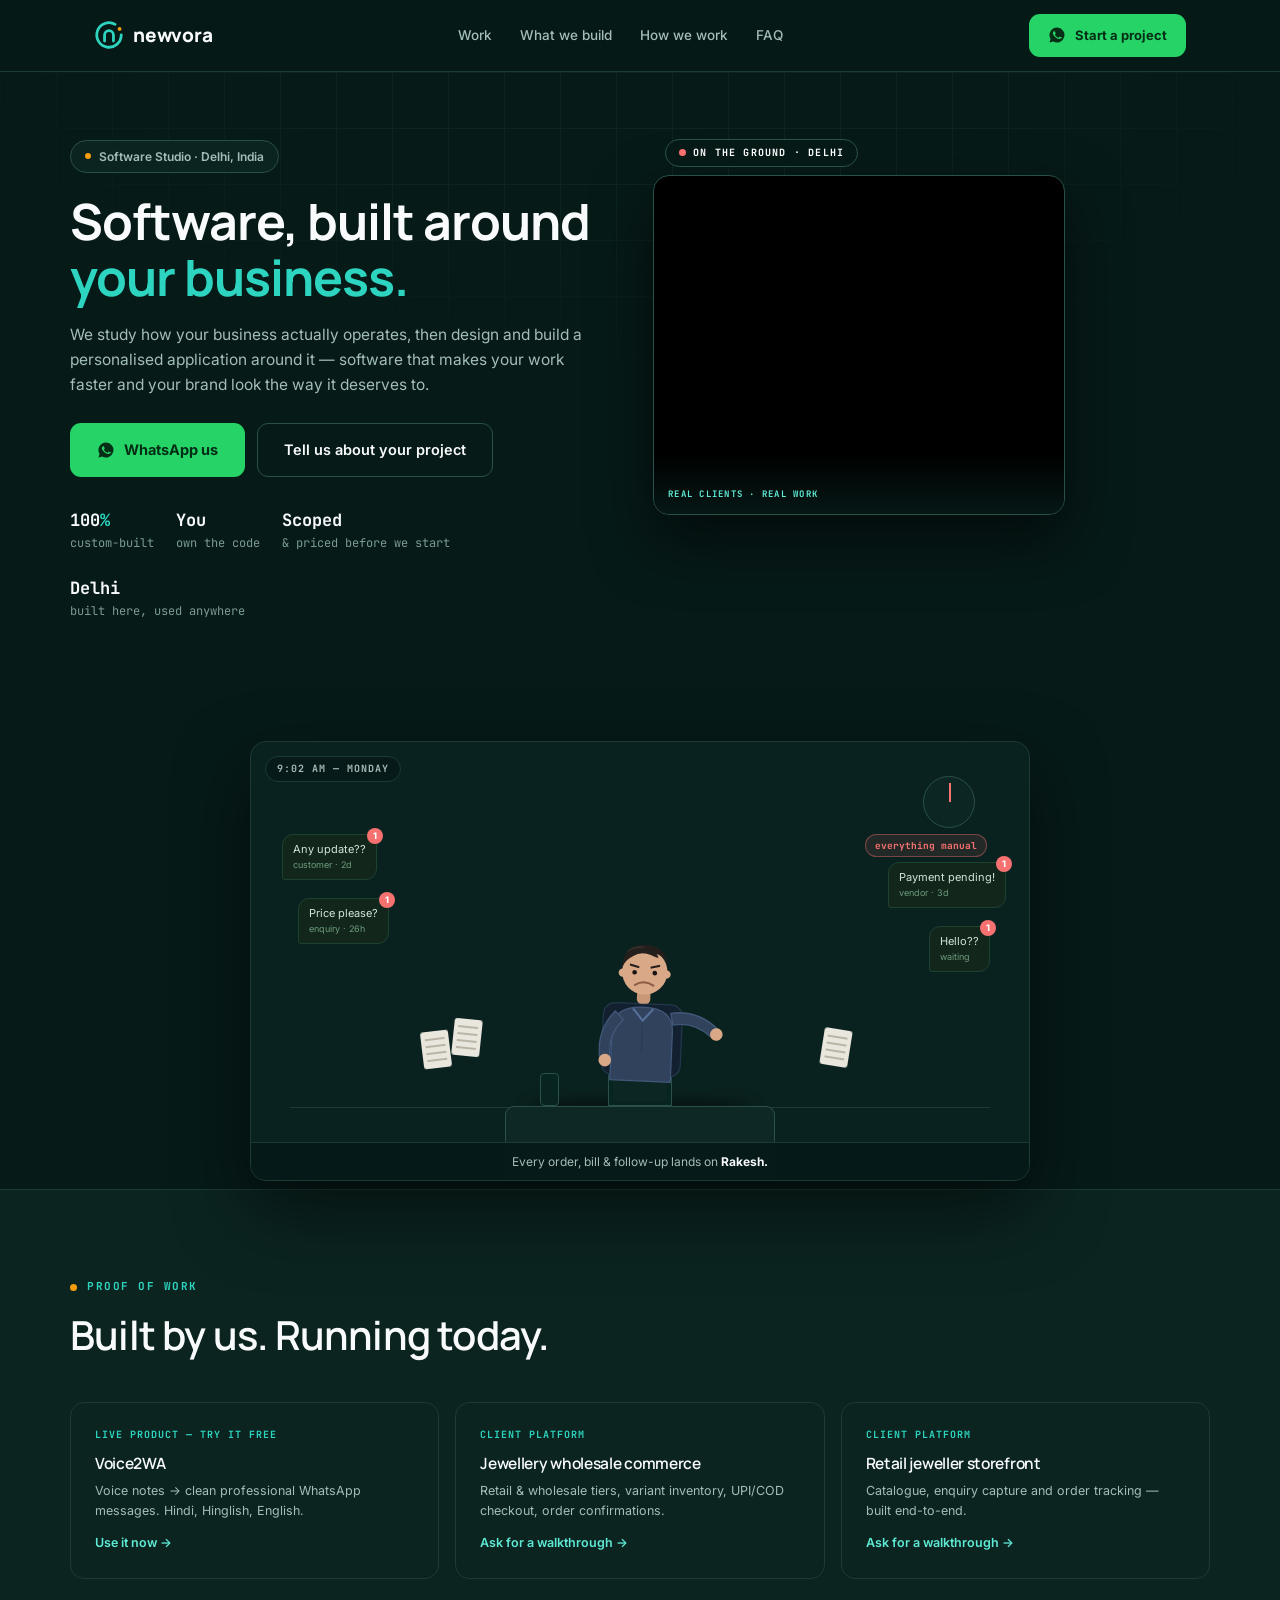
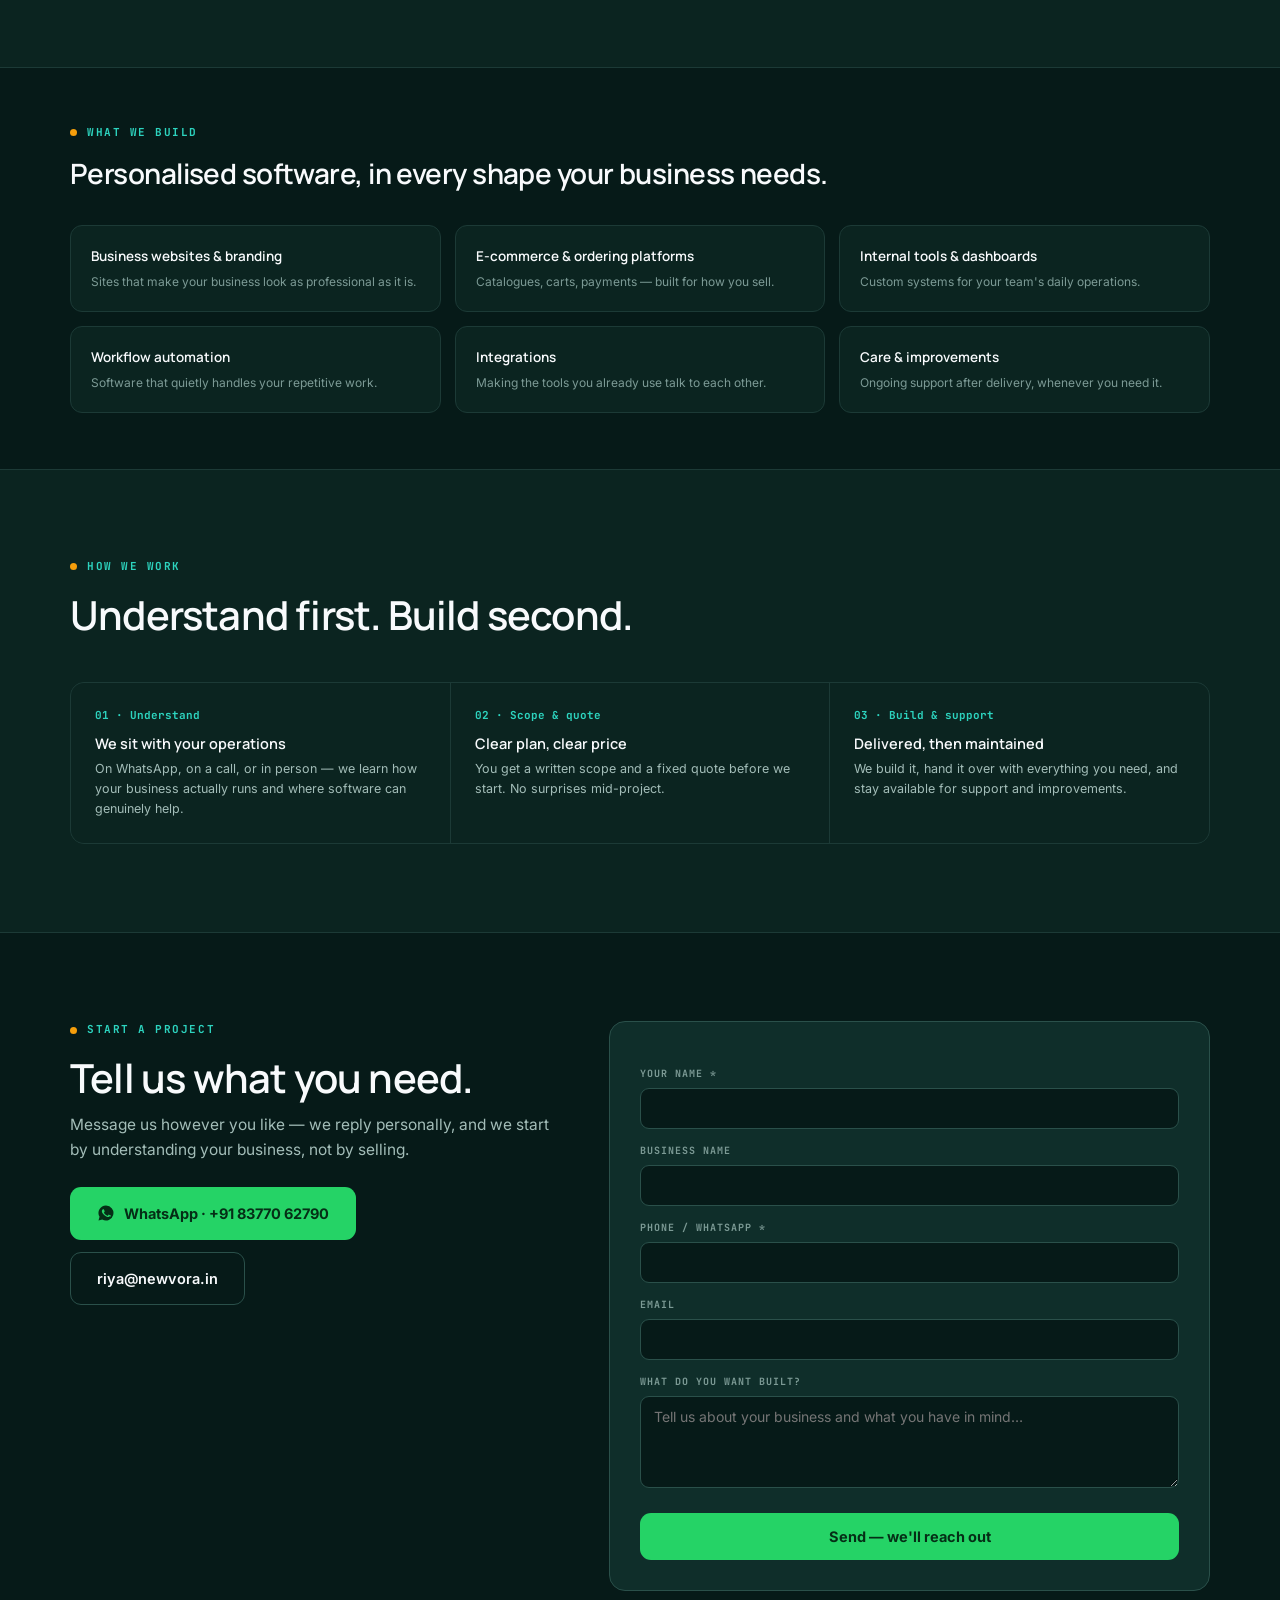
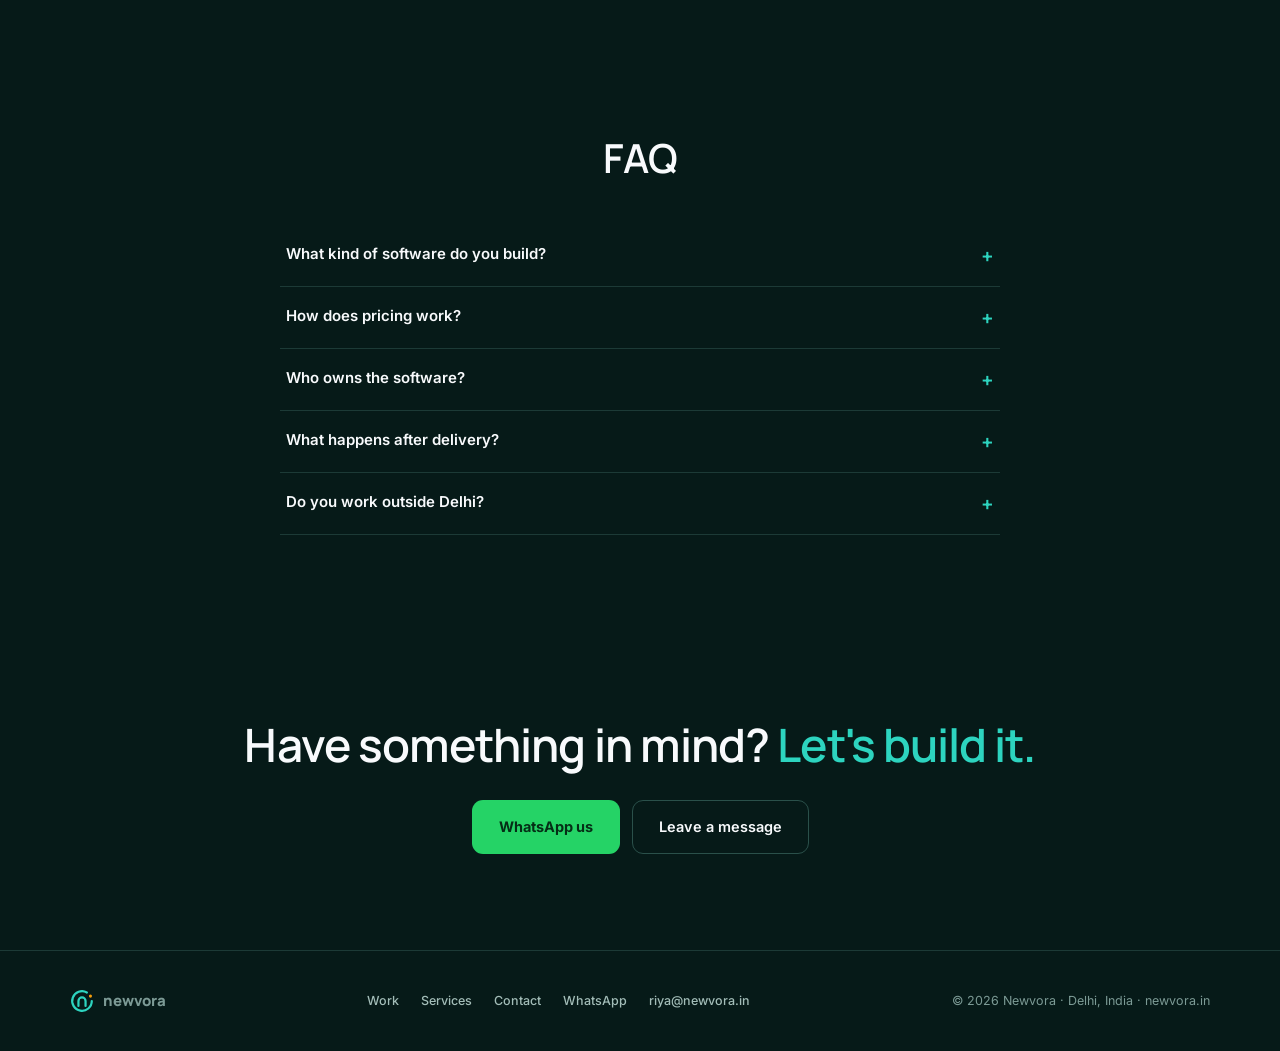
==== commit 83e44879: "Rebrand site with the new Orbit logo Swap the cyan N tile for the Orbit mark (teal ring, amber dot) " ====
--- a/index.html
+++ b/index.html
@@ -11,32 +11,36 @@
 <meta property="og:description" content="Custom applications, built around how your business actually works.">
 <meta property="og:type" content="website">
 <meta property="og:url" content="https://newvora.in">
-<link rel="icon" href='data:image/svg+xml,<svg xmlns="http://www.w3.org/2000/svg" viewBox="0 0 32 32"><rect width="32" height="32" rx="8" fill="%2306B6D4"/><path d="M9.5 23V9h3l7 9V9h3v14h-3l-7-9v9Z" fill="%230A0A0B"/></svg>'>
+<link rel="icon" href="/favicon.svg" type="image/svg+xml">
+<link rel="icon" href="/favicon.ico" sizes="32x32">
+<link rel="apple-touch-icon" href="/apple-touch-icon.png">
+<meta name="theme-color" content="#061A18">
+<meta property="og:image" content="https://newvora.in/brand/og-image.png">
 <link rel="preconnect" href="https://fonts.googleapis.com">
 <link rel="preconnect" href="https://fonts.gstatic.com" crossorigin>
-<link href="https://fonts.googleapis.com/css2?family=Sora:wght@600;700&family=Inter:wght@400;500;600;700&family=JetBrains+Mono:wght@500;700&display=swap" rel="stylesheet">
+<link href="https://fonts.googleapis.com/css2?family=Manrope:wght@600;700;800&family=Inter:wght@400;500;600;700&family=JetBrains+Mono:wght@500;700&display=swap" rel="stylesheet">
 <style>
 :root{
-  --bg:#08131F; --panel:#111827; --panel2:#16233A; --line:#243244; --line2:#33475F;
-  --text:#F8FAFC; --muted:#94A3B8; --dim:#64748B;
-  --accent:#06B6D4; --accent-soft:#22D3EE; --accent-dim:rgba(6,182,212,.12);
-  --green:#10B981; --wa:#25D366; --red:#F87171;
-  --brass:#06B6D4; --brass-soft:#22D3EE; --ivory:#F8FAFC; --slate:#94A3B8;
+  --bg:#061A18; --panel:#0B2420; --panel2:#0F2E2A; --line:#1C3A36; --line2:#2A504A;
+  --text:#F8FAFC; --muted:#A3BDB8; --dim:#7C9A95;
+  --accent:#2DD4BF; --accent-soft:#5EEAD4; --accent-dim:rgba(45,212,191,.12);
+  --green:#10B981; --amber:#F59E0B; --wa:#25D366; --red:#F87171;
+  --brass:#F59E0B; --brass-soft:#FBBF24; --ivory:#F8FAFC; --slate:#A3BDB8;
   --r:14px; --max:1140px;
 }
 *{box-sizing:border-box;margin:0;padding:0;}
 html{scroll-behavior:smooth;}
 body{background:var(--bg);color:var(--text);font-family:'Inter',system-ui,sans-serif;line-height:1.6;-webkit-font-smoothing:antialiased;font-size:15px;}
-::selection{background:var(--accent);color:#08131F;}
+::selection{background:var(--accent);color:#061A18;}
 a{color:inherit;text-decoration:none;}
 section{padding:88px 24px;}
 .wrap{max-width:var(--max);margin:0 auto;}
-h1,h2,h3{font-family:'Sora',sans-serif;letter-spacing:-.02em;}
+h1,h2,h3{font-family:'Manrope',sans-serif;letter-spacing:-.02em;}
 h1{font-weight:700;} h2,h3{font-weight:600;}
 h2{font-size:clamp(26px,3.8vw,40px);line-height:1.15;margin-bottom:12px;}
 .mono{font-family:'JetBrains Mono',monospace;}
 .kicker{font-family:'JetBrains Mono',monospace;font-size:11px;font-weight:700;letter-spacing:.14em;text-transform:uppercase;color:var(--accent);margin-bottom:16px;display:flex;align-items:center;gap:10px;}
-.kicker::before{content:"//";color:var(--dim);}
+.kicker::before{content:"";width:7px;height:7px;border-radius:50%;background:var(--amber);}
 .lead{color:var(--muted);font-size:15.5px;max-width:600px;}
 .btn{display:inline-flex;align-items:center;justify-content:center;gap:9px;font-weight:600;font-size:14.5px;padding:14px 26px;border-radius:11px;cursor:pointer;transition:.15s;border:1px solid transparent;font-family:'Inter';}
 .btn-wa{background:var(--wa);color:#06281731;color:#052e16;font-weight:700;}
@@ -44,10 +48,10 @@
 .btn-line{border-color:var(--line2);color:var(--text);background:transparent;}
 .btn-line:hover{border-color:var(--accent);color:var(--accent-soft);}
 .wa-ic{width:18px;height:18px;fill:#052e16;}
-header{position:sticky;top:0;z-index:90;background:rgba(8,19,31,.87);backdrop-filter:blur(16px);border-bottom:1px solid var(--line);}
+header{position:sticky;top:0;z-index:90;background:rgba(6,26,24,.87);backdrop-filter:blur(16px);border-bottom:1px solid var(--line);}
 .nav{max-width:var(--max);margin:0 auto;display:flex;align-items:center;justify-content:space-between;padding:14px 24px;}
-.logo{display:flex;align-items:center;gap:10px;font-family:'Sora',sans-serif;font-weight:700;font-size:17px;}
-.logo svg{width:28px;height:28px;}
+.logo{display:flex;align-items:center;gap:9px;font-family:'Manrope',sans-serif;font-weight:800;font-size:19px;letter-spacing:-.01em;}
+.logo svg{width:30px;height:30px;}
 .navlinks{display:flex;gap:28px;font-size:13.5px;font-weight:500;color:var(--muted);}
 .navlinks a:hover{color:var(--text);}
 .nav .btn{padding:10px 18px;font-size:13px;}
@@ -58,7 +62,7 @@
 .hero::before{content:"";position:absolute;inset:0;background-image:linear-gradient(var(--line) 1px, transparent 1px),linear-gradient(90deg, var(--line) 1px, transparent 1px);background-size:56px 56px;opacity:.32;mask-image:radial-gradient(ellipse 80% 70% at 50% 0%, #000 30%, transparent 75%);pointer-events:none;}
 .hero .wrap{display:grid;grid-template-columns:1fr 1.05fr;gap:52px;align-items:center;position:relative;}
 .chip{display:inline-flex;align-items:center;gap:8px;font-size:12px;font-weight:600;color:var(--muted);border:1px solid var(--line2);border-radius:100px;padding:6px 14px;margin-bottom:20px;background:var(--panel);}
-.chip .dot{width:6px;height:6px;border-radius:50%;background:var(--green);animation:blink 1.6s infinite;}
+.chip .dot{width:6px;height:6px;border-radius:50%;background:var(--amber);animation:blink 1.6s infinite;}
 @keyframes blink{0%,100%{opacity:1}50%{opacity:.3}}
 .hero h1{font-size:clamp(32px,4.4vw,50px);line-height:1.12;}
 .hero h1 span{color:var(--red);}
@@ -72,8 +76,8 @@
 .metric b i.bad{color:var(--red);}
 
 /* stage (Rakesh) — engine from v5, compact */
-.stage{position:relative;height:440px;border-radius:16px;background:#0D1826;border:1px solid var(--line);overflow:hidden;box-shadow:0 30px 70px rgba(0,0,0,.5);will-change:transform;transition:transform .3s ease;}
-.acttag{position:absolute;top:14px;left:14px;font-family:'JetBrains Mono',monospace;font-size:10px;font-weight:700;letter-spacing:.1em;text-transform:uppercase;color:var(--muted);border:1px solid var(--line);border-radius:100px;padding:4px 11px;transition:.4s;z-index:8;background:rgba(8,19,31,.8);}
+.stage{position:relative;height:440px;border-radius:16px;background:#0A221F;border:1px solid var(--line);overflow:hidden;box-shadow:0 30px 70px rgba(0,0,0,.5);will-change:transform;transition:transform .3s ease;}
+.acttag{position:absolute;top:14px;left:14px;font-family:'JetBrains Mono',monospace;font-size:10px;font-weight:700;letter-spacing:.1em;text-transform:uppercase;color:var(--muted);border:1px solid var(--line);border-radius:100px;padding:4px 11px;transition:.4s;z-index:8;background:rgba(6,26,24,.8);}
 .stage.act3 .acttag,.stage.act4 .acttag{color:var(--accent);border-color:var(--accent);}
 .scene{position:absolute;inset:0;}
 .floorline{position:absolute;bottom:72px;left:5%;right:5%;height:1px;background:var(--line);}
@@ -100,15 +104,15 @@
 .stage.act1 .sweat,.stage.act2 .sweat{animation:sweatdrop 2.2s ease-in infinite .6s;}
 @keyframes sweatdrop{0%{opacity:0;transform:translateY(0);}15%{opacity:.9;}70%{opacity:.9;transform:translateY(24px);}100%{opacity:0;transform:translateY(32px);}}
 .deskshadow{position:absolute;bottom:70px;left:50%;transform:translateX(-50%);width:230px;height:10px;border-radius:50%;background:rgba(0,0,0,.55);filter:blur(6px);z-index:1;}
-.desk{position:absolute;bottom:0;left:50%;transform:translateX(-50%);width:270px;height:74px;border-radius:9px 9px 0 0;background:#131F30;border:1.5px solid var(--line2);border-bottom:none;z-index:2;}
-.laptop{position:absolute;bottom:74px;left:50%;transform:translateX(-50%);width:64px;height:40px;border-radius:5px 5px 0 0;background:#0B1622;border:1.5px solid var(--line2);z-index:2;transition:.7s;}
-.laptop::after{content:"";position:absolute;inset:4px;border-radius:3px;background:#101B29;transition:.7s;}
-.stage.act4 .laptop{border-color:var(--accent);box-shadow:0 0 24px rgba(6,182,212,.45);}
+.desk{position:absolute;bottom:0;left:50%;transform:translateX(-50%);width:270px;height:74px;border-radius:9px 9px 0 0;background:#0E2925;border:1.5px solid var(--line2);border-bottom:none;z-index:2;}
+.laptop{position:absolute;bottom:74px;left:50%;transform:translateX(-50%);width:64px;height:40px;border-radius:5px 5px 0 0;background:#082420;border:1.5px solid var(--line2);z-index:2;transition:.7s;}
+.laptop::after{content:"";position:absolute;inset:4px;border-radius:3px;background:#0C2723;transition:.7s;}
+.stage.act4 .laptop{border-color:var(--accent);box-shadow:0 0 24px rgba(45,212,191,.45);}
 .stage.act4 .laptop::after{background:var(--accent-dim);}
-.phone{position:absolute;bottom:74px;left:calc(50% - 100px);width:19px;height:33px;background:#0B1622;border:1.5px solid var(--line2);border-radius:4px;z-index:2;}
+.phone{position:absolute;bottom:74px;left:calc(50% - 100px);width:19px;height:33px;background:#082420;border:1.5px solid var(--line2);border-radius:4px;z-index:2;}
 .stage.act1 .phone{animation:buzz .28s linear infinite;}
 @keyframes buzz{0%,100%{transform:rotate(0)}25%{transform:rotate(-5deg)}75%{transform:rotate(5deg)}}
-.clock{position:absolute;top:34px;right:7%;width:52px;height:52px;border-radius:50%;border:1.5px solid var(--line2);background:#0E1B2B;z-index:2;}
+.clock{position:absolute;top:34px;right:7%;width:52px;height:52px;border-radius:50%;border:1.5px solid var(--line2);background:#0B2623;z-index:2;}
 .clock .hand{position:absolute;left:50%;bottom:50%;width:2px;height:19px;background:var(--red);transform-origin:bottom center;animation:spinhand 2.4s linear infinite;}
 @keyframes spinhand{from{transform:translateX(-50%) rotate(0)}to{transform:translateX(-50%) rotate(360deg)}}
 .clocklbl{position:absolute;top:92px;right:calc(7% - 12px);font-family:'JetBrains Mono',monospace;font-size:9.5px;font-weight:700;color:var(--red);background:rgba(248,113,113,.1);border:1px solid rgba(248,113,113,.4);border-radius:100px;padding:3px 9px;z-index:2;transition:.5s;}
@@ -130,23 +134,24 @@
 @keyframes drop{0%{opacity:0;transform:translateY(-280px) rotate(var(--rot,8deg));}70%{opacity:1;}100%{opacity:1;transform:translateY(0) rotate(var(--rot,8deg));}}
 .stage.act3 .paper,.stage.act4 .paper{animation:swirl .9s ease-in forwards;}
 .statwrap{position:absolute;inset:0;display:flex;align-items:center;justify-content:center;gap:12px;flex-wrap:wrap;padding:0 6%;z-index:6;pointer-events:none;}
-.stat{background:rgba(8,19,31,.93);border:1px solid rgba(248,113,113,.4);border-radius:12px;padding:13px 16px;text-align:center;opacity:0;transform:translateY(16px);min-width:128px;}
+.stat{background:rgba(6,26,24,.93);border:1px solid rgba(248,113,113,.4);border-radius:12px;padding:13px 16px;text-align:center;opacity:0;transform:translateY(16px);min-width:128px;}
 .stat .n{font-family:'JetBrains Mono',monospace;font-size:22px;font-weight:700;color:var(--red);}
 .stat .l{font-size:10.5px;color:var(--muted);margin-top:5px;max-width:150px;}
 .stage.act2 .stat{animation:statin .6s cubic-bezier(.2,1.3,.4,1) forwards;}
 @keyframes statin{to{opacity:1;transform:none;}}
-.spark{position:absolute;top:40%;left:50%;transform:translate(-50%,-50%) scale(.4);font-family:'Sora';font-weight:700;font-size:26px;color:var(--accent);opacity:0;text-shadow:0 0 34px rgba(6,182,212,.65);z-index:7;}
+.spark{position:absolute;top:40%;left:50%;transform:translate(-50%,-50%) scale(.4);font-family:'Manrope';font-weight:700;font-size:26px;color:var(--accent);opacity:0;text-shadow:0 0 34px rgba(45,212,191,.65);z-index:7;}
 .spark i{font-style:normal;color:var(--text);}
+.spark::after{content:"";display:inline-block;width:9px;height:9px;border-radius:50%;background:var(--amber);margin-left:5px;vertical-align:super;}
 .stage.act3 .spark{animation:sparkin .9s cubic-bezier(.2,1.4,.4,1) forwards;}
 @keyframes sparkin{to{opacity:1;transform:translate(-50%,-50%) scale(1);}}
 .stage.act4 .spark{opacity:0;transition:.4s;}
 .ring{position:absolute;top:40%;left:50%;width:10px;height:10px;border-radius:50%;border:1.5px solid var(--accent);transform:translate(-50%,-50%);opacity:0;z-index:6;}
 .stage.act3 .ring{animation:ringout 1.4s ease-out .15s infinite;}
 @keyframes ringout{0%{opacity:.8;width:10px;height:10px;}100%{opacity:0;width:320px;height:320px;}}
-.chip2{position:absolute;background:rgba(8,19,31,.9);border:1px solid rgba(16,185,129,.5);color:var(--green);font-size:10px;font-weight:700;border-radius:100px;padding:4px 10px;opacity:0;transform:scale(.5);z-index:5;white-space:nowrap;}
+.chip2{position:absolute;background:rgba(6,26,24,.9);border:1px solid rgba(16,185,129,.5);color:var(--green);font-size:10px;font-weight:700;border-radius:100px;padding:4px 10px;opacity:0;transform:scale(.5);z-index:5;white-space:nowrap;}
 .stage.act4 .chip2{animation:tickin .55s cubic-bezier(.2,1.5,.4,1) forwards;}
 @keyframes tickin{to{opacity:1;transform:scale(1);}}
-.storycap{position:absolute;bottom:0;left:0;right:0;text-align:center;font-size:12px;color:var(--muted);transition:.4s;padding:9px 14px;z-index:9;background:rgba(8,19,31,.92);border-top:1px solid var(--line);}
+.storycap{position:absolute;bottom:0;left:0;right:0;text-align:center;font-size:12px;color:var(--muted);transition:.4s;padding:9px 14px;z-index:9;background:rgba(6,26,24,.92);border-top:1px solid var(--line);}
 .storycap b{color:var(--text);}
 .stage.act4 .storycap b{color:var(--accent-soft);}
 
@@ -159,9 +164,9 @@
 .ctile.br{right:4%;bottom:0;width:44%;height:40%;z-index:5;transform:rotate(-2deg);}
 .ctile.out{opacity:0;transform:translateY(-26px) scale(.92) rotate(-3deg);}
 .ctile.in{opacity:0;transform:translateY(26px) scale(.94);}
-.ctile .cshade{position:absolute;inset:auto 0 0 0;padding:26px 14px 10px;background:linear-gradient(to top, rgba(8,19,31,.9), transparent);pointer-events:none;}
+.ctile .cshade{position:absolute;inset:auto 0 0 0;padding:26px 14px 10px;background:linear-gradient(to top, rgba(6,26,24,.9), transparent);pointer-events:none;}
 .ctile .cl{font-family:'JetBrains Mono',monospace;font-size:9px;font-weight:700;letter-spacing:.14em;text-transform:uppercase;color:var(--accent-soft);}
-.hv-tag{position:absolute;top:-12px;left:12px;z-index:6;font-family:'JetBrains Mono',monospace;font-size:10px;font-weight:700;letter-spacing:.12em;color:#fff;background:rgba(8,19,31,.9);border:1px solid var(--line2);border-radius:100px;padding:5px 13px;}
+.hv-tag{position:absolute;top:-12px;left:12px;z-index:6;font-family:'JetBrains Mono',monospace;font-size:10px;font-weight:700;letter-spacing:.12em;color:#fff;background:rgba(6,26,24,.9);border:1px solid var(--line2);border-radius:100px;padding:5px 13px;}
 .hv-tag .reddot{display:inline-block;width:7px;height:7px;border-radius:50%;background:var(--red);margin-right:7px;animation:blink 1.4s infinite;}
 .storyband{max-width:780px;margin:0 auto;}
 @media(max-width:980px){ .herovid{height:400px;} }
@@ -185,7 +190,7 @@
 .steps{display:grid;grid-template-columns:repeat(3,1fr);gap:1px;background:var(--line);border:1px solid var(--line);border-radius:var(--r);overflow:hidden;margin-top:44px;}
 .step{background:var(--panel);padding:24px;}
 .step .n{font-family:'JetBrains Mono',monospace;font-size:11px;color:var(--accent);font-weight:700;margin-bottom:8px;}
-.step b{display:block;font-size:14.5px;margin-bottom:4px;font-family:'Sora';font-weight:600;}
+.step b{display:block;font-size:14.5px;margin-bottom:4px;font-family:'Manrope';font-weight:600;}
 .step p{font-size:12.5px;color:var(--muted);}
 /* portfolio */
 .workgrid{display:grid;grid-template-columns:repeat(3,1fr);gap:16px;margin-top:44px;perspective:1400px;}
@@ -199,7 +204,7 @@
 /* services */
 .upsell{display:grid;grid-template-columns:repeat(3,1fr);gap:14px;margin-top:36px;}
 .up{background:var(--panel);border:1px solid var(--line);border-radius:12px;padding:20px;}
-.up b{font-family:'Sora';font-weight:600;font-size:13.5px;display:block;margin-bottom:4px;}
+.up b{font-family:'Manrope';font-weight:600;font-size:13.5px;display:block;margin-bottom:4px;}
 .up p{font-size:12px;color:var(--dim);}
 /* contact */
 .book .wrap{display:grid;grid-template-columns:.9fr 1.1fr;gap:48px;align-items:start;}
@@ -239,7 +244,7 @@
 <body id="top">
 <header>
   <div class="nav">
-    <a href="#top" class="logo"><svg viewBox="0 0 32 32" xmlns="http://www.w3.org/2000/svg"><rect width="32" height="32" rx="8" fill="#06B6D4"/><path d="M9.5 23V9h3l7 9V9h3v14h-3l-7-9v9Z" fill="#08131F"/></svg>newvora</a>
+    <a href="#top" class="logo"><svg viewBox="6 6 108 108" xmlns="http://www.w3.org/2000/svg" aria-hidden="true"><path d="M104 60 A44 44 0 1 1 82 21.9" fill="none" stroke="#2DD4BF" stroke-width="10" stroke-linecap="round"/><circle cx="98.1" cy="38" r="7" fill="#F59E0B"/><path d="M44 82 V60 a16 16 0 0 1 32 0 V82" fill="none" stroke="#2DD4BF" stroke-width="10" stroke-linecap="round" stroke-linejoin="round"/></svg>newvora</a>
     <nav class="navlinks" id="navlinks"><a href="#work">Work</a><a href="#services">What we build</a><a href="#how">How we work</a><a href="#faq">FAQ</a></nav>
     <div style="display:flex;gap:10px;align-items:center;">
       <a class="btn btn-wa" href="#contact"><svg class="wa-ic" viewBox="0 0 24 24"><path d="M12 2a10 10 0 0 0-8.6 15.1L2 22l5-1.3A10 10 0 1 0 12 2Zm5.4 14.1c-.2.6-1.3 1.2-1.8 1.2-.5.1-1 .2-3.3-.7-2.8-1.1-4.6-4-4.7-4.2-.1-.2-1.1-1.5-1.1-2.9s.7-2 1-2.3c.2-.3.5-.3.7-.3h.5c.2 0 .4 0 .6.5l.9 2.1c.1.2.1.4 0 .6l-.4.6-.4.5c-.1.1-.3.3-.1.6.2.3.8 1.4 1.8 2.2 1.2 1.1 2.3 1.4 2.6 1.6.3.1.5.1.7-.1l1-1.2c.2-.3.4-.2.7-.1l2 1c.3.1.5.2.6.3 0 .2 0 .7-.3 1.5Z"/></svg>Start a project</a>
@@ -392,7 +397,7 @@
 
 <footer>
   <div class="foot">
-    <a href="#top" class="logo" style="font-size:15px;"><svg viewBox="0 0 32 32" style="width:22px;height:22px;" xmlns="http://www.w3.org/2000/svg"><rect width="32" height="32" rx="8" fill="#06B6D4"/><path d="M9.5 23V9h3l7 9V9h3v14h-3l-7-9v9Z" fill="#08131F"/></svg>newvora</a>
+    <a href="#top" class="logo" style="font-size:15px;"><svg viewBox="6 6 108 108" xmlns="http://www.w3.org/2000/svg" style="width:24px;height:24px;" aria-hidden="true"><path d="M104 60 A44 44 0 1 1 82 21.9" fill="none" stroke="#2DD4BF" stroke-width="10" stroke-linecap="round"/><circle cx="98.1" cy="38" r="7" fill="#F59E0B"/><path d="M44 82 V60 a16 16 0 0 1 32 0 V82" fill="none" stroke="#2DD4BF" stroke-width="10" stroke-linecap="round" stroke-linejoin="round"/></svg>newvora</a>
     <nav class="fl"><a href="#work">Work</a><a href="#services">Services</a><a href="#contact">Contact</a><a href="https://wa.me/918377062790" target="_blank" rel="noopener">WhatsApp</a><a href="mailto:riya@newvora.in">riya@newvora.in</a></nav>
     <div>© 2026 Newvora · Delhi, India · newvora.in</div>
   </div>
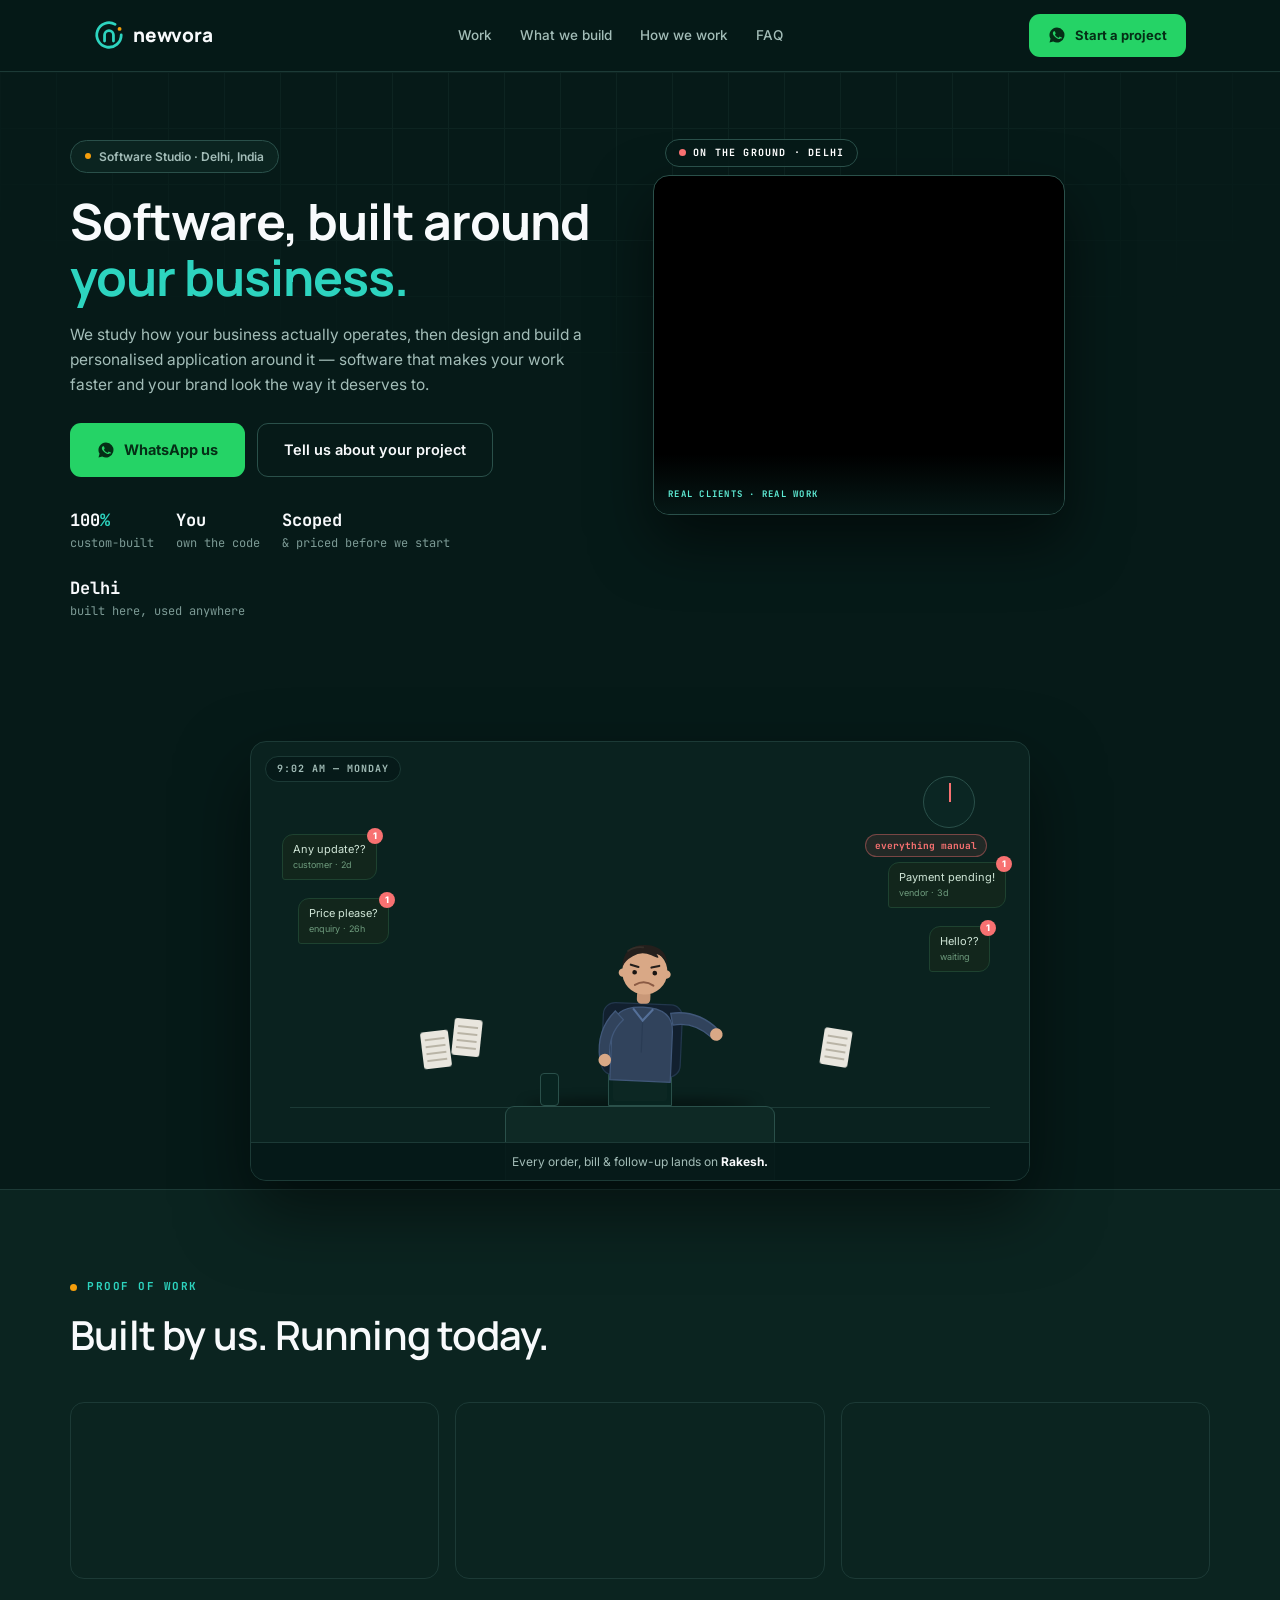
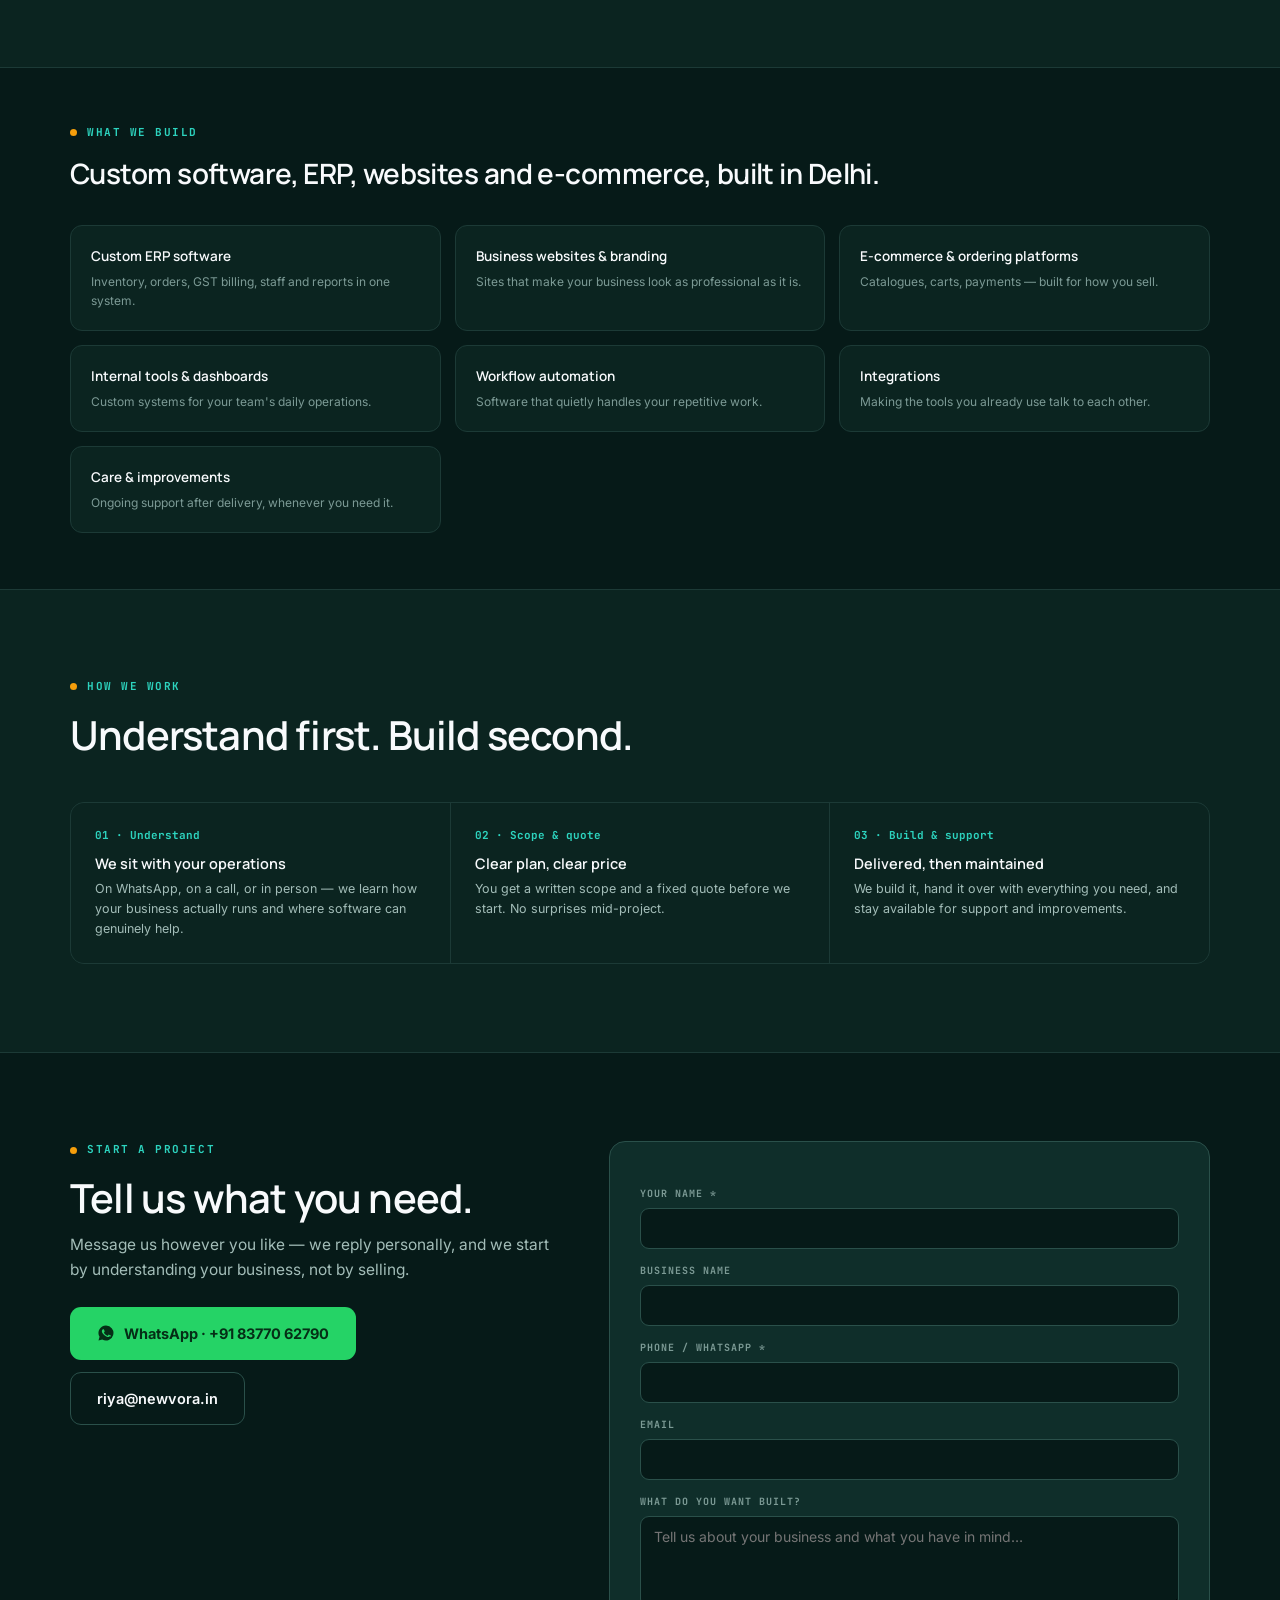
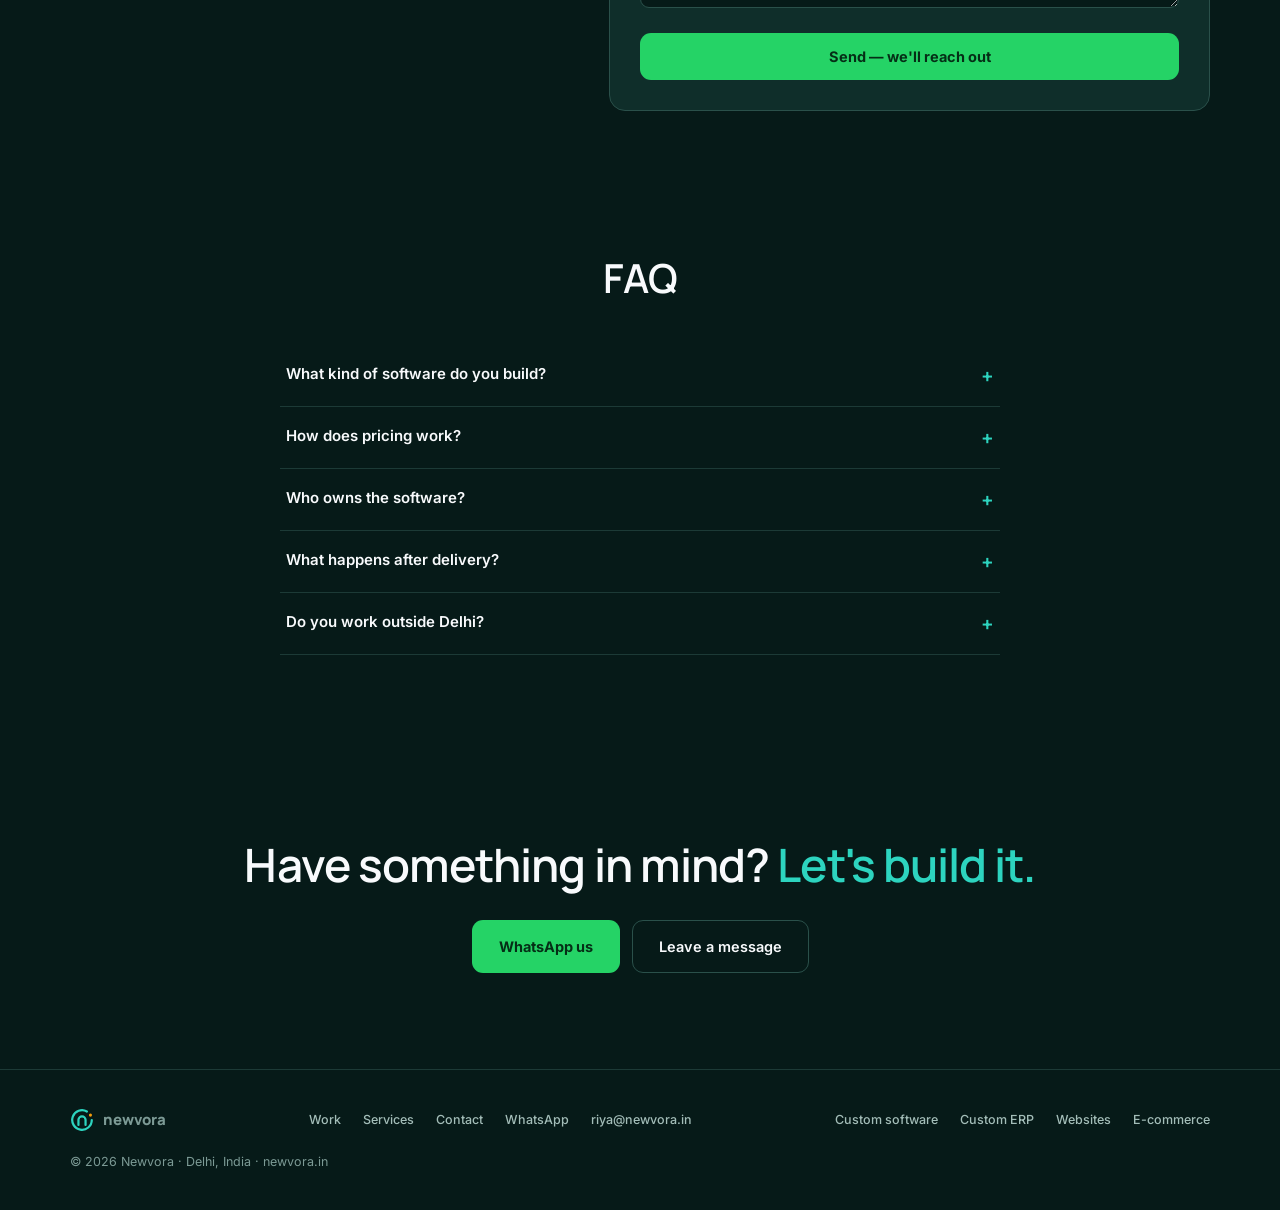
==== commit bc1b0963: "Add service pages, structured data, sitemap and llms.txt for search and AI visibility Four service p" ====
--- a/index.html
+++ b/index.html
@@ -3,8 +3,8 @@
 <head>
 <meta charset="UTF-8">
 <meta name="viewport" content="width=device-width, initial-scale=1.0">
-<title>Newvora — Personalised software for your business | Delhi</title>
-<meta name="description" content="Newvora is a Delhi-based software studio. We build personalised applications around your operations and workflows — software that makes your business faster and your brand sharper. WhatsApp, email, or leave a message and we'll reach out.">
+<title>Newvora — Custom Software, ERP &amp; Website Development Company in Delhi</title>
+<meta name="description" content="Newvora is a Delhi-based software studio building custom software, ERP systems, business websites and e-commerce platforms around how your business actually works. Written scope and fixed quote before we start.">
 <meta name="robots" content="index, follow, max-image-preview:large">
 <link rel="canonical" href="https://newvora.in/">
 <meta property="og:title" content="Newvora — Personalised software for your business">
@@ -16,6 +16,7 @@
 <link rel="apple-touch-icon" href="/apple-touch-icon.png">
 <meta name="theme-color" content="#061A18">
 <meta property="og:image" content="https://newvora.in/brand/og-image.png">
+<script type="application/ld+json">[{"@context": "https://schema.org", "@type": "ProfessionalService", "@id": "https://newvora.in/#org", "name": "Newvora", "url": "https://newvora.in/", "logo": "https://newvora.in/brand/newvora-icon-1200.png", "image": "https://newvora.in/brand/og-image.png", "description": "Delhi-based software studio that designs and builds custom software, ERP systems, business websites and e-commerce platforms for small and medium businesses.", "telephone": "+91-8377062790", "email": "hello@newvora.in", "priceRange": "Fixed quote after scoping", "address": {"@type": "PostalAddress", "addressLocality": "New Delhi", "addressRegion": "Delhi", "addressCountry": "IN"}, "areaServed": [{"@type": "City", "name": "Delhi"}, {"@type": "AdministrativeArea", "name": "Delhi NCR"}, {"@type": "Country", "name": "India"}], "founder": {"@type": "Person", "name": "Riya Yadav", "jobTitle": "Founder"}, "knowsAbout": ["Custom software development", "Custom ERP software", "Website development", "E-commerce development", "Workflow automation", "Business software integrations"], "hasOfferCatalog": {"@type": "OfferCatalog", "name": "Software services", "itemListElement": [{"@type": "Offer", "itemOffered": {"@type": "Service", "name": "Custom software development", "url": "https://newvora.in/custom-software-development/"}}, {"@type": "Offer", "itemOffered": {"@type": "Service", "name": "Custom ERP software", "url": "https://newvora.in/custom-erp-software/"}}, {"@type": "Offer", "itemOffered": {"@type": "Service", "name": "Website development", "url": "https://newvora.in/website-development/"}}, {"@type": "Offer", "itemOffered": {"@type": "Service", "name": "E-commerce and ordering platforms", "url": "https://newvora.in/ecommerce-development/"}}]}, "sameAs": []}, {"@context": "https://schema.org", "@type": "FAQPage", "mainEntity": [{"@type": "Question", "name": "What kind of software do you build?", "acceptedAnswer": {"@type": "Answer", "text": "Websites, e-commerce and ordering platforms, internal tools, dashboards, automations and integrations — always designed around your specific operations, never off a template."}}, {"@type": "Question", "name": "How does pricing work?", "acceptedAnswer": {"@type": "Answer", "text": "We first understand what you need, then give you a written scope and a fixed quote. You approve it before any work begins."}}, {"@type": "Question", "name": "Who owns the software?", "acceptedAnswer": {"@type": "Answer", "text": "You do. The code, the data, the accounts — everything we build for you belongs to you."}}, {"@type": "Question", "name": "What happens after delivery?", "acceptedAnswer": {"@type": "Answer", "text": "We hand over everything, walk your team through it, and remain available for support and improvements."}}, {"@type": "Question", "name": "Do you work outside Delhi?", "acceptedAnswer": {"@type": "Answer", "text": "Yes. We are Delhi-based and meet NCR clients in person; everywhere else we work over calls and WhatsApp."}}]}, {"@context": "https://schema.org", "@type": "WebSite", "name": "Newvora", "url": "https://newvora.in/"}]</script>
 <link rel="preconnect" href="https://fonts.googleapis.com">
 <link rel="preconnect" href="https://fonts.gstatic.com" crossorigin>
 <link href="https://fonts.googleapis.com/css2?family=Manrope:wght@600;700;800&family=Inter:wght@400;500;600;700&family=JetBrains+Mono:wght@500;700&display=swap" rel="stylesheet">
@@ -203,7 +204,8 @@
 .wcard a.wl:hover{color:var(--text);}
 /* services */
 .upsell{display:grid;grid-template-columns:repeat(3,1fr);gap:14px;margin-top:36px;}
-.up{background:var(--panel);border:1px solid var(--line);border-radius:12px;padding:20px;}
+.up{display:block;background:var(--panel);border:1px solid var(--line);border-radius:12px;padding:20px;transition:.15s;}
+a.up:hover{border-color:var(--accent);}
 .up b{font-family:'Manrope';font-weight:600;font-size:13.5px;display:block;margin-bottom:4px;}
 .up p{font-size:12px;color:var(--dim);}
 /* contact */
@@ -323,12 +325,13 @@
 <section id="services" style="padding-top:56px;padding-bottom:56px;">
   <div class="wrap">
     <div class="kicker">what we build</div>
-    <h2 style="font-size:clamp(20px,2.8vw,28px);">Personalised software, in every shape your business needs.</h2>
+    <h2 style="font-size:clamp(20px,2.8vw,28px);">Custom software, ERP, websites and e-commerce, built in Delhi.</h2>
     <div class="upsell">
-      <div class="up"><b>Business websites &amp; branding</b><p>Sites that make your business look as professional as it is.</p></div>
-      <div class="up"><b>E-commerce &amp; ordering platforms</b><p>Catalogues, carts, payments — built for how you sell.</p></div>
-      <div class="up"><b>Internal tools &amp; dashboards</b><p>Custom systems for your team&#39;s daily operations.</p></div>
-      <div class="up"><b>Workflow automation</b><p>Software that quietly handles your repetitive work.</p></div>
+      <a class="up" href="/custom-erp-software/"><b>Custom ERP software</b><p>Inventory, orders, GST billing, staff and reports in one system.</p></a>
+      <a class="up" href="/website-development/"><b>Business websites &amp; branding</b><p>Sites that make your business look as professional as it is.</p></a>
+      <a class="up" href="/ecommerce-development/"><b>E-commerce &amp; ordering platforms</b><p>Catalogues, carts, payments — built for how you sell.</p></a>
+      <a class="up" href="/custom-software-development/"><b>Internal tools &amp; dashboards</b><p>Custom systems for your team&#39;s daily operations.</p></a>
+      <a class="up" href="/custom-software-development/"><b>Workflow automation</b><p>Software that quietly handles your repetitive work.</p></a>
       <div class="up"><b>Integrations</b><p>Making the tools you already use talk to each other.</p></div>
       <div class="up"><b>Care &amp; improvements</b><p>Ongoing support after delivery, whenever you need it.</p></div>
     </div>
@@ -399,6 +402,7 @@
   <div class="foot">
     <a href="#top" class="logo" style="font-size:15px;"><svg viewBox="6 6 108 108" xmlns="http://www.w3.org/2000/svg" style="width:24px;height:24px;" aria-hidden="true"><path d="M104 60 A44 44 0 1 1 82 21.9" fill="none" stroke="#2DD4BF" stroke-width="10" stroke-linecap="round"/><circle cx="98.1" cy="38" r="7" fill="#F59E0B"/><path d="M44 82 V60 a16 16 0 0 1 32 0 V82" fill="none" stroke="#2DD4BF" stroke-width="10" stroke-linecap="round" stroke-linejoin="round"/></svg>newvora</a>
     <nav class="fl"><a href="#work">Work</a><a href="#services">Services</a><a href="#contact">Contact</a><a href="https://wa.me/918377062790" target="_blank" rel="noopener">WhatsApp</a><a href="mailto:riya@newvora.in">riya@newvora.in</a></nav>
+    <nav class="fl"><a href="/custom-software-development/">Custom software</a><a href="/custom-erp-software/">Custom ERP</a><a href="/website-development/">Websites</a><a href="/ecommerce-development/">E-commerce</a></nav>
     <div>© 2026 Newvora · Delhi, India · newvora.in</div>
   </div>
 </footer>
